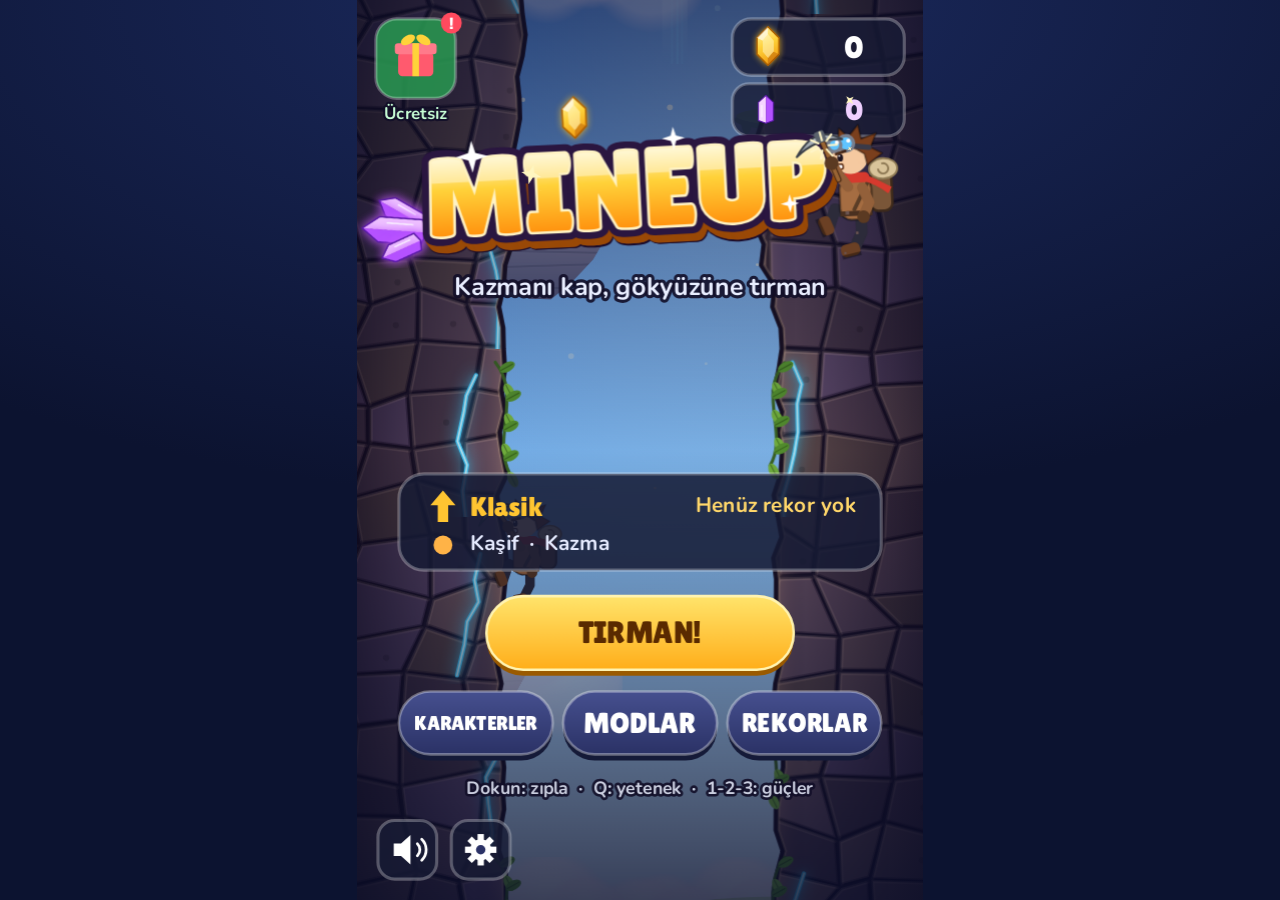
==== play/index.html @ 007c5b52 "MineUp: oyun, Android/iOS projeleri, web sitesi ve mağaza görselleri - index.html: oyunun tamamı (ca" ====
<!doctype html>
<html lang="tr">
<head>
<meta charset="utf-8">
<meta name="viewport" content="width=device-width, initial-scale=1, maximum-scale=1, user-scalable=no, viewport-fit=cover">
<meta name="theme-color" content="#0c1330">
<link rel="icon" href="../assets/favicon.png">
<link rel="apple-touch-icon" href="../assets/apple-touch-icon.png">
<title>MineUp</title>
<style>/* Lilita One ve Nunito (SIL Open Font License), çevrimdışı çalışsın diye gömülü */
@font-face{font-family:'Lilita One';font-style:normal;font-weight:400;font-display:swap;src:url([data-uri]) format('woff2');unicode-range:U+0100-02BA, U+02BD-02C5, U+02C7-02CC, U+02CE-02D7, U+02DD-02FF, U+0304, U+0308, U+0329, U+1D00-1DBF, U+1E00-1E9F, U+1EF2-1EFF, U+2020, U+20A0-20AB, U+20AD-20C4, U+2113, U+2C60-2C7F, U+A720-A7FF}
@font-face{font-family:'Lilita One';font-style:normal;font-weight:400;font-display:swap;src:url([data-uri]) format('woff2');unicode-range:U+0000-00FF, U+0131, U+0152-0153, U+02BB-02BC, U+02C6, U+02DA, U+02DC, U+0304, U+0308, U+0329, U+2000-206F, U+20AC, U+2122, U+2191, U+2193, U+2212, U+2215, U+FEFF, U+FFFD}
@font-face{font-family:'Nunito';font-style:normal;font-weight:700 800;font-display:swap;src:url([data-uri]) format('woff2');unicode-range:U+0100-02BA, U+02BD-02C5, U+02C7-02CC, U+02CE-02D7, U+02DD-02FF, U+0304, U+0308, U+0329, U+1D00-1DBF, U+1E00-1E9F, U+1EF2-1EFF, U+2020, U+20A0-20AB, U+20AD-20C4, U+2113, U+2C60-2C7F, U+A720-A7FF}
@font-face{font-family:'Nunito';font-style:normal;font-weight:700 800;font-display:swap;src:url([data-uri]) format('woff2');unicode-range:U+0000-00FF, U+0131, U+0152-0153, U+02BB-02BC, U+02C6, U+02DA, U+02DC, U+0304, U+0308, U+0329, U+2000-206F, U+20AC, U+2122, U+2191, U+2193, U+2212, U+2215, U+FEFF, U+FFFD}
</style>
<style>
  /* Tek ekranlı dikey oyun: tuval ekranı doldurur, kenarlar gece mavisi */
  :root {
    --bg: #0c1330;
    color-scheme: dark;
  }
  html, body { height: 100%; margin: 0; background: var(--bg); overflow: hidden; }
  #wrap {
    position: fixed; inset: 0; box-sizing: border-box;
    padding: env(safe-area-inset-top, 0px) env(safe-area-inset-right, 0px) env(safe-area-inset-bottom, 0px) env(safe-area-inset-left, 0px);
    background: radial-gradient(120% 80% at 50% 0%, #1b2a5e 0%, var(--bg) 70%);
  }
  #fit { width: 100%; height: 100%; display: flex; align-items: center; justify-content: center; }
  canvas { display: block; touch-action: none; user-select: none; -webkit-user-select: none; -webkit-tap-highlight-color: transparent; outline: none; }
  #nickBox { position: fixed; inset: 0; display: flex; align-items: center; justify-content: center; background: rgba(8,10,30,.6); padding-left: max(16px, env(safe-area-inset-left, 0px)); padding-right: max(16px, env(safe-area-inset-right, 0px)); z-index: 5; }
  #nickBox[hidden] { display: none; }
  #nickForm { width: min(360px, 100%); box-sizing: border-box; background: #1a1f44; border: 3px solid rgba(255,255,255,.28); border-radius: 22px; padding: 22px; display: grid; gap: 14px; font-family: "Nunito", "Segoe UI", system-ui, sans-serif; color: #fff; }
  #nickForm label { font-family: "Lilita One", "Arial Black", sans-serif; font-size: 26px; text-align: center; }
  #nickForm p { margin: 0; font-size: 14px; color: rgba(230,235,255,.75); text-align: center; }
  #nickIn { font: 800 22px "Nunito", system-ui, sans-serif; padding: 12px 14px; border-radius: 14px; border: 2px solid rgba(255,255,255,.3); background: #0f1330; color: #fff; text-align: center; outline: none; }
  #nickIn:focus { border-color: #ffd23a; }
  #nickForm .row { display: flex; gap: 10px; }
  #nickForm button { flex: 1; font: 22px "Lilita One", "Arial Black", sans-serif; padding: 12px; border-radius: 999px; border: 2px solid rgba(255,255,255,.35); background: #2b3266; color: #fff; cursor: pointer; }
  #nickForm button[type=submit] { background: linear-gradient(#ffe46b, #ffae1a); color: #5a2a00; border-color: #fff3b0; }
  #nickForm button:focus-visible { outline: 3px solid #fff; outline-offset: 2px; }
</style>
<div id="wrap"><div id="fit"><canvas id="c" tabindex="0" aria-label="MineUp oyunu"></canvas></div></div>
<div id="nickBox" hidden><form id="nickForm"><label for="nickIn">Oyuncu adın</label><p>Dünya rekorlarında bu ad görünür.</p><input id="nickIn" maxlength="14" autocomplete="off" spellcheck="false"><div class="row"><button type="button" id="nickCancel">Vazgeç</button><button type="submit">Kaydet</button></div></form></div>
<script>
(() => {
'use strict';
const cv = document.getElementById('c');
let ctx = cv.getContext('2d');  // siluet çizimi için geçici olarak başka tuvale yönlendirilebilir
const fit = document.getElementById('fit');
const FONT = '"Lilita One", "Arial Black", Impact, sans-serif';
const BODY = '"Nunito", "Segoe UI", system-ui, sans-serif';

// ---------- sabitler ----------
const W = 540;
let H = 960, SC = 1, DPR = 1, WRS = 1;
const PR = 24, JX = 650, JY = 790, G = 1850, SEG = 160, EXT = 210, PXM = 20;
const reduceMotion = window.matchMedia && matchMedia('(prefers-reduced-motion: reduce)').matches;

function resize() {
  const cw = fit.clientWidth || innerWidth, ch = fit.clientHeight || innerHeight;
  H = Math.max(860, Math.min(1200, W * ch / cw));
  SC = Math.min(cw / W, ch / H);
  DPR = Math.min(window.devicePixelRatio || 1, 2);
  WRS = Math.max(1, Math.min(2, DPR * SC));
  cv.style.width = (W * SC) + 'px';
  cv.style.height = (H * SC) + 'px';
  cv.width = Math.round(W * SC * DPR);
  cv.height = Math.round(H * SC * DPR);
}
addEventListener('resize', resize);
if (window.ResizeObserver) new ResizeObserver(resize).observe(fit);
resize();

// ---------- yardımcılar ----------
let SEED = Math.random() * 1000;
function hash(a, b) { const s = Math.sin(a * 127.1 + b * 311.7 + SEED * 74.7) * 43758.5453; return s - Math.floor(s); }
const clamp = (v, a, b) => v < a ? a : v > b ? b : v;
const lerp = (a, b, t) => a + (b - a) * t;
const rnd = (a, b) => a + Math.random() * (b - a);
function rr(g, x, y, w, h, r) { g.beginPath(); g.moveTo(x + r, y); g.arcTo(x + w, y, x + w, y + h, r); g.arcTo(x + w, y + h, x, y + h, r); g.arcTo(x, y + h, x, y, r); g.arcTo(x, y, x + w, y, r); g.closePath(); }
function poly(g, pts) { g.beginPath(); g.moveTo(pts[0][0], pts[0][1]); for (let k = 1; k < pts.length; k++) g.lineTo(pts[k][0], pts[k][1]); g.closePath(); }
function sprite(w, h, fn, rs = 2) { const c = document.createElement('canvas'); c.width = Math.ceil(w * rs); c.height = Math.ceil(h * rs); const g = c.getContext('2d'); g.scale(rs, rs); fn(g); c.w = w; c.h = h; return c; }
function mulberry(a) { return () => { a |= 0; a = a + 0x6D2B79F5 | 0; let t = Math.imul(a ^ a >>> 15, 1 | a); t = t + Math.imul(t ^ t >>> 7, 61 | t) ^ t; return ((t ^ t >>> 14) >>> 0) / 4294967296; }; }
function hexLerp(a, b, t) {
  const pa = parseInt(a.slice(1), 16), pb = parseInt(b.slice(1), 16);
  const r = Math.round(lerp(pa >> 16, pb >> 16, t)), g = Math.round(lerp(pa >> 8 & 255, pb >> 8 & 255, t)), bl = Math.round(lerp(pa & 255, pb & 255, t));
  return `rgb(${r},${g},${bl})`;
}

// ---------- karakterler ----------
// mods: jump (zıplama hızı), slide (kayma çarpanı), gripDelay (kaymadan önce tutunma sn), gravity, crystal (kristal çarpanı), iceResist
const CHARS = [
  { id: 'explorer', name: 'Kaşif', tool: 'Kazma', cost: 0, cur: 'gold', color: '#ffb347',
    desc: 'Klasik maceracı. Her şeyde dengeli.', stats: [3, 3, 3], mods: {},
    ab: { id: 'breath', name: 'İkinci Nefes', desc: '4 sn boyunca duvarda hiç kaymazsın.', cd: 18 },
    look: { skin: '#f5c9a0', hair: '#7a3f1d', head: 'goggles', top: '#a56d42', sleeve: '#93603a', belt: '#4a3020', pants: '#2c2b3a', boots: '#6b4024', glove: '#5b3a22', scarf: '#d63a2e', back: 'pack', tool: 'pickaxe', chest: 'strap' } },
  { id: 'ninja', name: 'Ninja', tool: 'İkiz Kanca', cost: 3000, cur: 'gold', color: '#ff4d6d',
    desc: 'İki kancayla daha hızlı ve yüksek zıplar ama biraz daha hızlı kayar.', stats: [5, 2, 3], mods: { jump: 1.1, slide: 1.12 },
    ab: { id: 'airjump', name: 'Gölge Sıçrayışı', desc: 'Havadayken ikinci bir zıplama yapar.', cd: 8 },
    look: { skin: '#f1c29a', hair: '#1a1a22', head: 'ninja', top: '#3b4170', sleeve: '#3b4170', belt: '#d83a3a', pants: '#2d3260', boots: '#1d2040', glove: '#1d2040', scarf: null, back: 'katana', tool: 'hooks', chest: 'sash' } },
  { id: 'climber', name: 'Dağcı', tool: 'Buz Baltaları', cost: 5000, cur: 'gold', color: '#ff8c2a',
    desc: 'Profesyonel dağcı. Çok yavaş kayar, buzda bile sağlam tutunur.', stats: [2, 5, 3], mods: { slide: .6, iceResist: true },
    ab: { id: 'anchor', name: 'Çakılma', desc: 'Baltalarını gömer: 6 sn hiç kaymazsın.', cd: 20 },
    look: { skin: '#eab890', hair: '#5b3a22', head: 'beanie', top: '#ff7a1a', sleeve: '#e3630a', belt: '#333344', pants: '#3a4a6a', boots: '#7a2a1a', glove: '#222230', scarf: null, back: 'rope', tool: 'iceaxe', chest: 'zip' } },
  { id: 'robot', name: 'Robot', tool: 'Mekanik Kollar', cost: 100, cur: 'gem', color: '#5ff6ff',
    desc: 'Mekanik kollarla tırmanır. Ağır olduğu için biraz hızlı kayar.', stats: [3, 2, 5], mods: { slide: 1.15 },
    ab: { id: 'eshield', name: 'Enerji Kalkanı', desc: 'Bir darbeyi emen enerji kalkanı açar.', cd: 25 },
    look: { skin: '#b8c2cc', hair: '#5d6773', head: 'robot', top: '#9aa6b4', sleeve: '#7d8896', belt: '#4c5562', pants: '#5d6773', boots: '#3b424c', glove: '#4c5562', scarf: null, back: 'battery', tool: 'claw', chest: 'core' } },
  { id: 'astro', name: 'Astronot', tool: 'Uzay Çekici', cost: 8000, cur: 'gold', color: '#a8c8ff',
    desc: 'İtici roketleri sayesinde havada daha hafiftir.', stats: [3, 3, 4], mods: { gravity: .86 },
    ab: { id: 'hover', name: 'Süzülme', desc: 'Havadayken 1.3 sn süzülür, inişini ayarlar.', cd: 10 },
    look: { skin: '#f3c6a0', hair: '#6b4a2a', head: 'astro', top: '#eef2f7', sleeve: '#dfe5ee', belt: '#ff6b3a', pants: '#dfe5ee', boots: '#8a96a8', glove: '#ff6b3a', scarf: null, back: 'jet', tool: 'hammer', chest: 'patch' } },
  { id: 'viking', name: 'Viking', tool: 'Savaş Baltası', cost: 150, cur: 'gem', color: '#6ab0ff',
    desc: 'Güçlü tutunuş: indikten sonra 1 sn hiç kaymaz.', stats: [2, 4, 4], mods: { gripDelay: 1.0, slide: .85, jump: .97 },
    ab: { id: 'smash', name: 'Balta Darbesi', desc: 'Yakındaki kayaları, yarasaları ve testereleri parçalar.', cd: 16 },
    look: { skin: '#f0c09a', hair: '#d9772b', head: 'viking', top: '#3f6aa0', sleeve: '#3f6aa0', belt: '#5a3a1a', pants: '#5a4a3a', boots: '#4a3020', glove: '#6b4a2a', scarf: null, back: 'shieldR', tool: 'battleaxe', chest: 'fur' } },
  { id: 'pirate', name: 'Korsan', tool: 'Halatlı Kanca', cost: 12000, cur: 'gold', color: '#e0b84a',
    desc: 'Kancasını atıp aynı duvarda kendini yukarı çeker.', stats: [3, 3, 4], mods: {},
    ab: { id: 'grapple', name: 'Kanca Çekişi', desc: 'Duvardayken 7 m yukarı çekilirsin.', cd: 6 },
    look: { skin: '#e8b48a', hair: '#2a1a12', head: 'pirate', top: '#1f3f8a', sleeve: '#1f3f8a', belt: '#7a4a1a', pants: '#5a3a24', boots: '#2a1a12', glove: '#e8b48a', scarf: null, back: 'none', tool: 'grapple', chest: 'coat' } },
  { id: 'miner', name: 'Mağaracı', tool: 'Kristal Kazmaları', cost: 250, cur: 'gem', color: '#c45cff',
    desc: 'Her kristal 2 sayılır. Kristal avının ustası.', stats: [3, 3, 3], mods: { crystal: 2 },
    ab: { id: 'pulse', name: 'Kristal Nabzı', desc: 'Yakındaki tüm kristal ve altınları çeker.', cd: 20 },
    look: { skin: '#f2c4a0', hair: '#4a2a14', head: 'miner', top: '#3f8a4a', sleeve: '#d9a35a', belt: '#2f6a3a', pants: '#3f8a4a', boots: '#5a3a22', glove: '#a06030', scarf: null, back: 'pack', tool: 'crystalpick', chest: 'overall' } },
  { id: 'spider', name: 'Ağ Ustası', tool: 'Bilek Ağ Atıcı', cost: 17000, cur: 'gold', color: '#2ec4b6',
    desc: 'Bileğindeki ağ atıcıyla tırmanır. Havadayken bile ağ atabilir.', stats: [4, 3, 5], mods: { slide: 1.05 },
    ab: { id: 'web', name: 'Ağ Atışı', desc: 'Ağ atıp duvarda yukarı fırlar. Havada da çalışır.', cd: 9 },
    look: { skin: '#e9b896', hair: '#3a2a22', head: 'webhood', top: '#1f5f6a', sleeve: '#1f5f6a', belt: '#ffcc33', pants: '#173f48', boots: '#ffcc33', glove: '#ffcc33', scarf: null, back: 'none', tool: 'web', chest: 'hexweb' } },
  { id: 'cyber', name: 'Siber Tırmanıcı', tool: 'Enerji Kılıçları', cost: 500, cur: 'gem', color: '#ff2bd6',
    desc: 'Enerji kılıçları ve tekno kancalar. Biraz daha hızlı zıplar.', stats: [4, 3, 4], mods: { jump: 1.05 },
    ab: { id: 'dash', name: 'Hız Patlaması', desc: 'Kısa bir roket patlamasıyla yukarı atılır.', cd: 14 },
    look: { skin: '#e9bf9a', hair: '#121218', head: 'cyber', top: '#17182a', sleeve: '#17182a', belt: '#ff2bd6', pants: '#101020', boots: '#22243a', glove: '#2a2c44', scarf: null, back: 'fins', tool: 'blade', chest: 'neon' } },
  { id: 'knight', name: 'Şövalye', tool: 'Kılıç', cost: 6000, cur: 'gold', color: '#c8d2e0',
    desc: 'Zırhı sayesinde biraz daha yavaş kayar.', stats: [2, 4, 4], mods: { slide: .9 },
    ab: { id: 'parry', name: 'Savunma Duruşu', desc: '2.5 sn boyunca hiçbir şey sana zarar veremez.', cd: 18 },
    look: { skin: '#f0c49e', hair: '#5a3a22', head: 'knight', top: '#9aa6b8', sleeve: '#7d8aa0', belt: '#6a4a2a', pants: '#4a5466', boots: '#3b424c', glove: '#7d8aa0', scarf: null, back: 'cape', capeCol: '#c8302a', tool: 'sword', chest: 'armor' } },
  { id: 'wizard', name: 'Büyücü', tool: 'Asa', cost: 200, cur: 'gem', color: '#8a6bff',
    desc: 'Büyülü asasıyla kısa mesafe ışınlanır.', stats: [3, 3, 5], mods: {},
    ab: { id: 'blink', name: 'Işınlanma', desc: 'Anında karşı duvara, 5 m yukarıya ışınlanırsın.', cd: 9 },
    look: { skin: '#f2c6a2', hair: '#e8e8f0', head: 'wizard', top: '#4a2f9a', sleeve: '#4a2f9a', belt: '#e0b84a', pants: '#3a2478', boots: '#2a1a50', glove: '#f2c6a2', scarf: null, back: 'cape', capeCol: '#2a1a6a', tool: 'staff', chest: 'robe' } },
  { id: 'fox', name: 'Tilki', tool: 'Pençeler', cost: 10000, cur: 'gold', color: '#ff8a3a',
    desc: 'Çevik ve hafif: biraz daha yükseğe zıplar.', stats: [4, 3, 3], mods: { jump: 1.06 },
    ab: { id: 'pounce', name: 'Atılış', desc: 'Sonraki zıplaman 1.5 kat yüksek olur.', cd: 10 },
    look: { skin: '#ff8a3a', hair: '#ff8a3a', head: 'fox', top: '#3f7a4a', sleeve: '#ff8a3a', belt: '#5a3a22', pants: '#5a4a3a', boots: '#3a2a1a', glove: '#3a2a1a', scarf: null, back: 'tail', tailCol: '#ff8a3a', tool: 'claws', chest: 'vest' } },
  { id: 'samurai', name: 'Samuray', tool: 'Katana', cost: 300, cur: 'gem', color: '#e04848',
    desc: 'Disiplinli: indikten sonra 0.6 sn hiç kaymaz.', stats: [3, 4, 5], mods: { gripDelay: .6 },
    ab: { id: 'freeze', name: 'Zaman Kesişi', desc: '4 sn boyunca tüm engeller ağır çekime girer.', cd: 20 },
    look: { skin: '#f0c49e', hair: '#1a1a22', head: 'samurai', top: '#8a1a1a', sleeve: '#2a2a3a', belt: '#e0b84a', pants: '#2a2a3a', boots: '#1a1a22', glove: '#2a2a3a', scarf: null, back: 'banner', tool: 'katana', chest: 'lamellar' } },
  { id: 'lavakeeper', name: 'Lav Bekçisi', tool: 'Magma Çekici', cost: 400, cur: 'gem', color: '#ff5a1a',
    desc: 'Ateşe alışkın: Lav modunda lav %30 daha yavaş yükselir.', stats: [3, 3, 4], mods: { lavaSlow: .7 },
    ab: { id: 'heatwave', name: 'Isı Dalgası', desc: 'Ekrandaki tüm dikenleri yakar, yarasaları kovar.', cd: 22 },
    look: { skin: '#c98a5a', hair: '#ff7a1a', head: 'flame', top: '#3a2a2a', sleeve: '#3a2a2a', belt: '#ff5a1a', pants: '#2a1f1f', boots: '#1a1212', glove: '#2a1f1f', scarf: null, back: 'none', tool: 'mhammer', chest: 'magma' } },
  { id: 'prospector', name: 'Altın Avcısı', tool: 'Kürek', cost: 8000, cur: 'gold', color: '#ffcf3a',
    desc: 'Mavi kristaller 5 yerine 8 altın verir.', stats: [3, 3, 4], mods: { blueVal: 8 },
    ab: { id: 'goldrush', name: 'Altına Hücum', desc: '8 sn boyunca topladığın altın iki katı.', cd: 24 },
    look: { skin: '#e8b48a', hair: '#6a4a2a', head: 'cowboy', top: '#d8c8a8', sleeve: '#d8c8a8', belt: '#5a3a1a', pants: '#3a5a8a', boots: '#6b4024', glove: '#8a5a2a', scarf: '#c8302a', back: 'pan', tool: 'shovel', chest: 'cvest' } },
  { id: 'gecko', name: 'Kertenkele', tool: 'Vantuz Eller', cost: 14000, cur: 'gold', color: '#6ad64a',
    desc: 'Yapışkan eller: indikten sonra 1.5 sn hiç kaymaz.', stats: [3, 5, 3], mods: { gripDelay: 1.5, jump: .97 },
    ab: { id: 'wallrun', name: 'Duvar Koşusu', desc: 'Duvarda 13 m yukarı koşarsın.', cd: 12 },
    look: { skin: '#6ad64a', hair: '#6ad64a', head: 'gecko', top: '#4aa83a', sleeve: '#6ad64a', belt: '#2a6a2a', pants: '#4aa83a', boots: '#6ad64a', glove: '#8aff6a', scarf: null, back: 'tail', tailCol: '#4aa83a', tailKind: 'lizard', tool: 'pads', chest: 'belly' } },
  { id: 'pilot', name: 'Pilot', tool: 'İngiliz Anahtarı', cost: 600, cur: 'gem', color: '#7fd3ff',
    desc: 'Kanat takımıyla havada biraz daha hafif.', stats: [3, 3, 4], mods: { gravity: .9 },
    ab: { id: 'glide', name: 'Süzülüş', desc: 'Havadayken 2.4 sn düşmeden süzülürsün.', cd: 12 },
    look: { skin: '#f0c49e', hair: '#6a4a2a', head: 'aviator', top: '#7a4a2a', sleeve: '#7a4a2a', belt: '#3a2a1a', pants: '#5a5a4a', boots: '#3a2a1a', glove: '#3a2a1a', scarf: '#f2f2f2', back: 'glider', tool: 'wrench', chest: 'aviator' } },
  { id: 'golem', name: 'Taş Golem', tool: 'Kaya Yumruklar', cost: 750, cur: 'gem', color: '#a89880',
    desc: 'Her oyuna taş kalkanla başlar ama ağırdır.', stats: [2, 3, 5], mods: { slide: 1.1, jump: .96, startShield: true },
    ab: { id: 'stoneskin', name: 'Taş Deri', desc: 'Bir darbeyi emen taş kalkan oluşturur.', cd: 28 },
    look: { skin: '#8a7a6a', hair: '#5a8a3a', head: 'golem', top: '#8a7a6a', sleeve: '#7a6a5a', belt: '#5a8a3a', pants: '#6a5a4a', boots: '#5a4a3a', glove: '#9a8a7a', scarf: null, back: 'none', tool: 'fist', chest: 'rock' } },
  { id: 'fairy', name: 'Peri', tool: 'Sihirli Değnek', cost: 20000, cur: 'gold', color: '#ff8ad8',
    desc: 'Yakınındaki altınlar kendiliğinden ona uçar.', stats: [3, 2, 5], mods: { autoMag: 120, slide: 1.05 },
    ab: { id: 'stardust', name: 'Yıldız Tozu', desc: 'Üstünde 10 altınlık bir yay oluşturur.', cd: 15 },
    look: { skin: '#f8d0b8', hair: '#ff8ad8', head: 'fairy', top: '#b46aff', sleeve: '#f8d0b8', belt: '#ffd23a', pants: '#8a4ad8', boots: '#ff8ad8', glove: '#f8d0b8', scarf: null, back: 'wings', tool: 'wand', chest: 'dress' } },
];
const CHAR_BY = Object.fromEntries(CHARS.map(c => [c.id, c]));

// ---------- modlar ----------
const MODES = [
  { id: 'classic', name: 'Klasik', desc: 'Olabildiğince yükseğe tırman.', color: '#ffc531', diff: 2, rules: {} },
  { id: 'time', name: 'Zamana Karşı', desc: '3 dakikada en yükseğe çık.', color: '#5fd0ff', diff: 2, rules: { time: 180 } },
  { id: 'endless', name: 'Sonsuz Tırmanış', desc: 'Engeller hiç durmadan zorlaşır.', color: '#9b7bff', diff: 3, rules: { dScale: 700, dMax: 1.8 } },
  { id: 'crystal', name: 'Kristal Avı', desc: '2 dakikada en çok kristali topla.', color: '#c45cff', diff: 1, rules: { time: 120, crystalRate: .65, score: 'crystals' } },
  { id: 'nopick', name: 'Kazmasız', desc: 'Sadece eldivenler. Hızlı kayarsın, altın x2.', color: '#ffa94d', diff: 3, rules: { slide: 1.45, gripDelay: .08, goldMult: 2, noTool: true } },
  { id: 'hardcore', name: 'Hardcore', desc: 'Güç yok, bol diken, kaygan. Altın x3.', color: '#ff4a5e', diff: 5, rules: { slide: 1.3, thorn: 1.8, thornStart: 4, noPowers: true, goldMult: 3 } },
  { id: 'ice', name: 'Buz Dağı', desc: 'Buzlu duvarlar: tutunur tutunmaz kayarsın.', color: '#9fe8ff', diff: 3, rules: { ice: true } },
  { id: 'lava', name: 'Lavdan Kaç', desc: 'Alttan yükselen lav seni kovalıyor!', color: '#ff7a2a', diff: 4, rules: { lava: true } },
  { id: 'moving', name: 'Hareketli Duvarlar', desc: 'Duvarlar daralıp açılır, testereler kayar.', color: '#7dff9a', diff: 4, rules: { moving: true } },
  { id: 'daily', name: 'Günlük Görev', desc: 'Her gün yeni parkur ve ödül.', color: '#ffd76a', diff: 3, rules: {} },
];
const MODE_BY = Object.fromEntries(MODES.map(m => [m.id, m]));
function todayKey() { const d = new Date(); return d.getFullYear() * 10000 + (d.getMonth() + 1) * 100 + d.getDate(); }
const DAILY_OPTS = [
  { r: { ice: true }, label: 'Buzlu duvarlar' },
  { r: { lava: true }, label: 'Yükselen lav' },
  { r: { moving: true }, label: 'Hareketli duvarlar' },
  { r: { ice: true, lava: true }, label: 'Buz + lav' },
  { r: { moving: true, lava: true }, label: 'Hareketli duvar + lav' },
  { r: { moving: true, ice: true }, label: 'Buz + hareketli duvar' },
  { r: { time: 200, dScale: 800 }, label: '200 sn, sert engeller' },
];
function daily() {
  const k = todayKey(), o = DAILY_OPTS[k % DAILY_OPTS.length];
  const target = 250 + (k % 6) * 50;
  return { key: k, rules: Object.assign({ target, seed: k }, o.r), label: o.label, target };
}

// ---------- kayıt ----------
const SAVE_KEY = 'mineup.save.v1';
let save = { best: 0, gold: 0, gems: 0, crystals: 0, inv: { magnet: 3, shield: 2, boost: 3 }, muted: false, music: .6, sfx: .9, tut: {}, adDay: 0, adCounts: {}, headstart: false, runCount: 0, owned: ['explorer'], char: 'explorer', mode: 'classic', bests: {}, dailyDone: 0 };
try { const s = JSON.parse(localStorage.getItem(SAVE_KEY)); if (s && s.inv) save = Object.assign(save, s); } catch (e) {}
if (!save.bests.classic && save.best) save.bests.classic = save.best;
function persist() { try { localStorage.setItem(SAVE_KEY, JSON.stringify(save)); } catch (e) {} }
if (save.dailyKey !== todayKey()) { save.bests.daily = 0; save.dailyKey = todayKey(); }
if (!save.nickTag) { save.nickTag = String(1000 + Math.floor(Math.random() * 9000)); persist(); }
let CH = CHAR_BY[save.char] || CHARS[0], MODE = MODE_BY[save.mode] || MODES[0], R = {};

// ---------- dünya rekorları ----------
// Artifact'in ortak veritabanı: scores/<oyuncu id> = { nick, char, t, b_<mod>: en iyi skor, dk: günlük anahtar }
// Herkes okur, herkes yalnızca kendi satırını yazar. Ayrı bir sunucuya geçerken sadece bu bölüm değişir.
const LB = { db: null, uid: null, ready: false, failed: false, readOnly: false, mine: null, queue: Promise.resolve(), rows: [], status: 'idle', unsub: null, mode: null, lastRank: null };
function nickName() { return save.nick || 'Tırmanıcı ' + save.nickTag; }
function lbWrite(body) {
  if (!LB.ready || LB.readOnly) return;
  LB.queue = LB.queue.then(() => LB.db.doc('scores/' + LB.uid).set(body)).catch(e => { if (e && e.code === 'invalid_argument') LB.readOnly = true; });
}
async function lbInit() {
  try {
    if (!window.claude || !window.claude.use) throw 0;
    const [db, user] = await Promise.all([window.claude.use('db'), window.claude.use('user')]);
    if (!db || !user) throw 0;
    const uid = await user.id();
    if (!uid) throw 0;
    if ((await user.can('data.write')) === false) LB.readOnly = true;
    LB.db = db; LB.uid = uid;
    const snap = await db.doc('scores/' + uid).get();
    LB.mine = snap.exists ? Object.assign({}, snap.data()) : null;
    LB.ready = true;
    if (LB.mine && LB.mine.nick && !save.nick) { save.nick = LB.mine.nick; persist(); }
    // cihazdaki rekorlar sunucudakinden yüksekse bir kez gönder
    const cur = Object.assign({}, LB.mine || {});
    let changed = !cur.nick;
    for (const m of MODES) {
      if (m.id === 'daily') continue;
      const v = save.bests[m.id] || 0;
      if (v > (cur['b_' + m.id] || 0)) { cur['b_' + m.id] = v; changed = true; }
    }
    if (changed) { cur.nick = nickName(); cur.char = CH.id; cur.t = Date.now(); LB.mine = cur; lbWrite(cur); }
  } catch (e) { LB.failed = true; }
  if (state === 'ranks') lbWatch(MODES[rankIdx].id);
}
function lbSubmit(modeId, v) {
  if (!LB.ready || v <= 0) return;
  const cur = LB.mine || {}, key = 'b_' + modeId;
  let prev = cur[key] || 0;
  if (modeId === 'daily' && cur.dk !== todayKey()) prev = 0;
  if (v <= prev) return;
  const body = Object.assign({}, cur, { nick: nickName(), char: CH.id, t: Date.now(), [key]: v });
  if (modeId === 'daily') body.dk = todayKey();
  LB.mine = body; lbWrite(body);
}
async function lbRank(modeId, v) {
  LB.lastRank = null;
  if (!LB.ready || v <= 0) return;
  try {
    const key = 'b_' + modeId;
    let q = LB.db.collection('scores');
    if (modeId === 'daily') q = q.where('dk', '==', todayKey());
    const s = await q.where(key, '>', v).get();
    LB.lastRank = { mode: modeId, rank: s.size + 1 };
  } catch (e) {}
}
function lbWatch(modeId) {
  if (LB.unsub) { LB.unsub(); LB.unsub = null; }
  LB.rows = []; LB.mode = null;
  if (!LB.ready) { LB.status = LB.failed ? 'offline' : 'loading'; return; }
  LB.mode = modeId; LB.status = 'loading';
  const key = 'b_' + modeId;
  let q = LB.db.collection('scores');
  if (modeId === 'daily') q = q.where('dk', '==', todayKey());
  q = q.orderBy(key, 'desc').limit(50);
  const timer = setTimeout(() => { if (LB.status === 'loading') LB.status = 'slow'; }, 10000);
  LB.unsub = q.onSnapshot(snap => {
    LB.rows = snap.docs.map(d => Object.assign({ id: d.id }, d.data())).filter(r => (r[key] || 0) > 0);
    if (!snap.metadata.fromCache) { clearTimeout(timer); LB.status = 'ok'; }
    else if (LB.status === 'loading') LB.status = 'ok';
  }, () => { clearTimeout(timer); LB.status = 'error'; LB.unsub = null; });
}
function lbStop() { if (LB.unsub) { LB.unsub(); LB.unsub = null; } LB.mode = null; }
function lbSetNick(n) {
  save.nick = n; persist();
  if (LB.ready) { const body = Object.assign({}, LB.mine || {}, { nick: n, char: CH.id, t: Date.now() }); LB.mine = body; lbWrite(body); }
}

function buildRules() {
  const r = { slide: 1, gripDelay: .3, jump: 1, gravity: 1, crystalMult: 1, goldMult: 1, dScale: 1200, dMax: 1, thorn: 1, thornStart: 12, crystalRate: .2, time: 0, ice: false, lava: false, moving: false, noPowers: false, noTool: false, score: 'height', target: 0, seed: 0 };
  Object.assign(r, MODE.id === 'daily' ? daily().rules : MODE.rules);
  const c = CH.mods;
  r.slide *= c.slide || 1; r.jump *= c.jump || 1; r.gravity *= c.gravity || 1; r.crystalMult *= c.crystal || 1;
  r.lavaSlow = c.lavaSlow || 1; r.blueVal = c.blueVal || 5; r.autoMag = c.autoMag || 0; r.startShield = !!c.startShield;
  if (c.gripDelay && !r.noTool) r.gripDelay = c.gripDelay;
  if (r.ice) { r.slide *= c.iceResist ? 1.2 : 1.9; if (!c.iceResist) r.gripDelay = Math.min(r.gripDelay, .05); }
  return r;
}
R = buildRules();

// ---------- ses ----------
let AC = null;
function initAudio() {
  if (!AC) { try { AC = new (window.AudioContext || window.webkitAudioContext)(); } catch (e) { AC = null; } }
  if (AC && AC.state === 'suspended') AC.resume();
}
function tone(f1, f2, dur, type = 'sine', vol = .12, delay = 0) {
  if (!AC || save.muted) return;
  const t0 = AC.currentTime + delay, o = AC.createOscillator(), g = AC.createGain();
  o.type = type; o.frequency.setValueAtTime(f1, t0); o.frequency.exponentialRampToValueAtTime(f2, t0 + dur);
  g.gain.setValueAtTime(vol, t0); g.gain.exponentialRampToValueAtTime(0.001, t0 + dur);
  o.connect(g).connect(out()); o.start(t0); o.stop(t0 + dur + .03);
}
let noiseBuf = null, SFXOUT = null;
// efektler kendi ses kanalından geçer, böylece müzik ve efekt ayrı ayarlanır
function out() { if (!SFXOUT) { SFXOUT = AC.createGain(); SFXOUT.connect(AC.destination); } SFXOUT.gain.value = save.sfx; return SFXOUT; }
function ensureNoise() { if (!noiseBuf) { noiseBuf = AC.createBuffer(1, AC.sampleRate * .5, AC.sampleRate); const d = noiseBuf.getChannelData(0); for (let i = 0; i < d.length; i++) d[i] = Math.random() * 2 - 1; } }
function noise(dur, vol, freq) {
  if (!AC || save.muted) return;
  if (!noiseBuf) { noiseBuf = AC.createBuffer(1, AC.sampleRate * .5, AC.sampleRate); const d = noiseBuf.getChannelData(0); for (let i = 0; i < d.length; i++) d[i] = Math.random() * 2 - 1; }
  const s = AC.createBufferSource(), f = AC.createBiquadFilter(), g = AC.createGain(), t0 = AC.currentTime;
  s.buffer = noiseBuf; f.type = 'bandpass'; f.frequency.value = freq; f.Q.value = 1.2;
  g.gain.setValueAtTime(vol, t0); g.gain.exponentialRampToValueAtTime(0.001, t0 + dur);
  s.connect(f).connect(g).connect(out()); s.start(t0); s.stop(t0 + dur + .02);
}
// ---------- müzik: yüksekliğe ve moda göre değişen, kodla üretilen döngü ----------
const MUSIC = { gain: null, next: 0, step: 0 };
const SCALES = { day: [0, 2, 4, 7, 9], dusk: [0, 3, 5, 7, 10], night: [0, 2, 3, 7, 8], tense: [0, 1, 5, 6, 7] };
function musicTheme() {
  if (state !== 'play' && state !== 'paused') return { scale: 'day', root: 57, bpm: 80, soft: true };
  if (R.lava) return { scale: 'tense', root: 52, bpm: 136 };
  if (R.ice) return { scale: 'night', root: 62, bpm: 96 };
  if (heightM < 800) return { scale: 'day', root: 60, bpm: 112 };
  if (heightM < 1700) return { scale: 'dusk', root: 57, bpm: 120 };
  return { scale: 'night', root: 55, bpm: 128 };
}
function mnote(midi, t, dur, type, vol) {
  const o = AC.createOscillator(), g = AC.createGain();
  o.type = type; o.frequency.value = 440 * Math.pow(2, (midi - 69) / 12);
  g.gain.setValueAtTime(.0001, t); g.gain.exponentialRampToValueAtTime(vol, t + .02); g.gain.exponentialRampToValueAtTime(.0001, t + dur);
  o.connect(g).connect(MUSIC.gain); o.start(t); o.stop(t + dur + .05);
}
function mhat(t) {
  ensureNoise();
  const s = AC.createBufferSource(), f = AC.createBiquadFilter(), g = AC.createGain();
  s.buffer = noiseBuf; f.type = 'highpass'; f.frequency.value = 7000;
  g.gain.setValueAtTime(.05, t); g.gain.exponentialRampToValueAtTime(.001, t + .05);
  s.connect(f).connect(g).connect(MUSIC.gain); s.start(t, Math.random() * .4); s.stop(t + .06);
}
function musicStep(i, t, th, spb) {
  const sc = SCALES[th.scale], bar = Math.floor(i / 8) % 4, deg = [0, 3, 4, 2][bar];
  const pitch = d => th.root + sc[((d % sc.length) + sc.length) % sc.length] + 12 * Math.floor(d / sc.length);
  if (i % 4 === 0) mnote(pitch(deg) - 24, t, spb * 3.6, 'triangle', .2);
  const pat = [0, 2, 4, 2, 5, 4, 2, 1];
  if ((!th.soft || i % 2 === 0) && (i * 7 + bar * 3) % 11 !== 0) mnote(pitch(deg + pat[i % 8]), t, spb * 1.6, 'triangle', th.soft ? .05 : .065);
  if (!th.soft && i % 2 === 1) mhat(t);
  if (th.soft && i % 16 === 8) mnote(pitch(deg + 7), t, spb * 6, 'sine', .04);
}
function musicTick() {
  if (!AC) return;
  if (!MUSIC.gain) { MUSIC.gain = AC.createGain(); MUSIC.gain.connect(AC.destination); }
  const vol = save.muted ? 0 : save.music * .55;
  MUSIC.gain.gain.value = vol;
  if (vol <= 0 || AC.state !== 'running') { MUSIC.next = 0; return; }
  const th = musicTheme(), spb = 60 / th.bpm / 2;
  if (MUSIC.next < AC.currentTime) MUSIC.next = AC.currentTime + .05;
  while (MUSIC.next < AC.currentTime + .25) { musicStep(MUSIC.step, MUSIC.next, th, spb); MUSIC.next += spb; MUSIC.step++; }
}
const sfx = {
  jump() { tone(260, 560, .14, 'triangle', .07); noise(.12, .05, 1400); },
  clink() { tone(2100, 1300, .07, 'square', .03); noise(.07, .09, 3200); },
  gold() { tone(1250, 1750, .08, 'sine', .08); tone(1750, 2500, .1, 'sine', .06, .05); },
  crystal() { [880, 1175, 1568].forEach((f, k) => tone(f, f * 1.01, .18, 'triangle', .07, k * .06)); },
  power() { tone(420, 980, .25, 'triangle', .09); },
  shield() { tone(700, 180, .35, 'sawtooth', .05); noise(.25, .08, 900); },
  die() { tone(420, 70, .7, 'sawtooth', .08); noise(.4, .1, 500); },
  boost() { tone(180, 1100, .7, 'sawtooth', .05); noise(.7, .06, 700); },
  reward() { [523, 659, 784, 1046].forEach((f, k) => tone(f, f, .22, 'triangle', .08, k * .09)); },
  rock() { noise(.3, .12, 300); },
  monkey() { tone(480, 720, .12, 'square', .045); tone(820, 460, .16, 'square', .045, .13); noise(.12, .06, 1800); },
  click() { tone(900, 1200, .05, 'triangle', .05); },
  zip() { tone(500, 1400, .25, 'triangle', .06); noise(.2, .05, 2500); },
  smash() { noise(.4, .16, 250); tone(160, 60, .35, 'square', .06); },
  deny() { tone(300, 200, .15, 'square', .04); },
};

// ---------- sprite'lar ----------
function drawPrism(g, x, y, ang, w, h, c1, c2, c3) {
  g.save(); g.translate(x, y); g.rotate(ang);
  poly(g, [[0, -h], [-w, -h * .72], [-w, 0], [0, w * .35]]); g.fillStyle = c1; g.fill();
  poly(g, [[0, -h], [w, -h * .72], [w, 0], [0, w * .35]]); g.fillStyle = c2; g.fill();
  poly(g, [[0, -h], [-w, -h * .72], [-w, 0], [0, w * .35], [w, 0], [w, -h * .72]]);
  g.strokeStyle = c3; g.lineWidth = 1.3; g.stroke();
  g.strokeStyle = 'rgba(255,255,255,.7)'; g.lineWidth = 1.4;
  g.beginPath(); g.moveTo(-w * .55, -h * .6); g.lineTo(-w * .55, -h * .15); g.stroke();
  g.restore();
}
const PURPLE = ['#f6d4ff', '#b452ff', '#5a1aa6'];
const purpleSpr = sprite(96, 96, g => {
  g.shadowColor = '#c45cff'; g.shadowBlur = 18;
  drawPrism(g, 18, 58, 1.0, 9, 40, ...PURPLE);
  drawPrism(g, 16, 66, 1.45, 11, 52, ...PURPLE);
  drawPrism(g, 20, 74, 1.95, 8, 34, ...PURPLE);
});
const blueCluster = sprite(80, 80, g => {
  g.shadowColor = '#3fd0ff'; g.shadowBlur = 14;
  const P = ['#d9f8ff', '#46c6ff', '#1a5fa8'];
  drawPrism(g, 12, 50, 0.9, 7, 30, ...P);
  drawPrism(g, 12, 56, 1.4, 8, 38, ...P);
  drawPrism(g, 14, 62, 1.9, 6, 24, ...P);
});
const goldSpr = sprite(64, 64, g => {
  g.translate(32, 32);
  g.shadowColor = 'rgba(255,196,40,.95)'; g.shadowBlur = 16;
  poly(g, [[0, -21], [12, -9], [12, 9], [0, 21], [-12, 9], [-12, -9]]);
  const gr = g.createLinearGradient(-12, -21, 12, 21);
  gr.addColorStop(0, '#fff8b8'); gr.addColorStop(.45, '#ffd23a'); gr.addColorStop(1, '#ee8f08');
  g.fillStyle = gr; g.fill(); g.shadowBlur = 0;
  g.strokeStyle = '#b06300'; g.lineWidth = 1.6; g.stroke();
  poly(g, [[0, -13], [6, -6], [6, 6], [0, 13], [-6, 6], [-6, -6]]); g.fillStyle = 'rgba(255,255,225,.45)'; g.fill();
  poly(g, [[0, -21], [-12, -9], [-6, -6], [0, -13]]); g.fillStyle = 'rgba(255,255,255,.65)'; g.fill();
  poly(g, [[12, 9], [0, 21], [0, 13], [6, 6]]); g.fillStyle = 'rgba(160,70,0,.35)'; g.fill();
});
function gemIcon(x, y, s = 1) { ctx.save(); ctx.translate(x, y); ctx.scale(s, s); drawPrism(ctx, 0, 14, 0, 9, 30, ...PURPLE); ctx.restore(); }

function iconMagnet(g, x, y, s) {
  g.save(); g.translate(x, y); g.scale(s, s); g.lineCap = 'butt';
  g.strokeStyle = '#7a0f16'; g.lineWidth = 13; g.beginPath(); g.arc(0, 0, 11, 0, Math.PI); g.moveTo(-11, 0); g.lineTo(-11, -10); g.moveTo(11, 0); g.lineTo(11, -10); g.stroke();
  g.strokeStyle = '#ee3b3f'; g.lineWidth = 9; g.beginPath(); g.arc(0, 0, 11, 0, Math.PI); g.moveTo(-11, 0); g.lineTo(-11, -10); g.moveTo(11, 0); g.lineTo(11, -10); g.stroke();
  g.strokeStyle = '#e8edf3'; g.lineWidth = 9; g.beginPath(); g.moveTo(-11, -9); g.lineTo(-11, -17); g.moveTo(11, -9); g.lineTo(11, -17); g.stroke();
  g.strokeStyle = 'rgba(255,255,255,.55)'; g.lineWidth = 2.5; g.beginPath(); g.arc(0, 0, 13, Math.PI * .6, Math.PI * .9); g.stroke();
  g.restore();
}
function iconShield(g, x, y, s) {
  g.save(); g.translate(x, y); g.scale(s, s);
  g.beginPath(); g.moveTo(0, -18); g.quadraticCurveTo(10, -13, 16, -14); g.quadraticCurveTo(17, 8, 0, 19); g.quadraticCurveTo(-17, 8, -16, -14); g.quadraticCurveTo(-10, -13, 0, -18); g.closePath();
  const gr = g.createLinearGradient(0, -18, 0, 19); gr.addColorStop(0, '#7fd3ff'); gr.addColorStop(1, '#1d5fd6');
  g.fillStyle = gr; g.fill(); g.strokeStyle = '#e8f6ff'; g.lineWidth = 2.6; g.stroke();
  g.beginPath(); g.moveTo(0, -12); g.quadraticCurveTo(7, -9, 11, -9); g.quadraticCurveTo(11, 4, 0, 12); g.closePath();
  g.fillStyle = 'rgba(255,255,255,.28)'; g.fill();
  g.restore();
}
function iconBoost(g, x, y, s) {
  g.save(); g.translate(x, y); g.scale(s, s); g.lineCap = 'round'; g.lineJoin = 'round';
  for (const [col, lw] of [['#8a5a00', 10], ['#ffd23a', 6.5]]) {
    g.strokeStyle = col; g.lineWidth = lw; g.beginPath();
    g.moveTo(-13, -1); g.lineTo(0, -14); g.lineTo(13, -1);
    g.moveTo(-13, 12); g.lineTo(0, -1); g.lineTo(13, 12); g.stroke();
  }
  g.restore();
}
const ICON = { magnet: iconMagnet, shield: iconShield, boost: iconBoost };
const bubbleSpr = {};
for (const k of Object.keys(ICON)) {
  bubbleSpr[k] = sprite(72, 72, g => {
    g.translate(36, 36);
    const gr = g.createRadialGradient(-8, -10, 4, 0, 0, 30);
    gr.addColorStop(0, 'rgba(255,255,255,.55)'); gr.addColorStop(.6, 'rgba(140,210,255,.22)'); gr.addColorStop(1, 'rgba(90,170,255,.35)');
    g.shadowColor = 'rgba(160,220,255,.9)'; g.shadowBlur = 12;
    g.beginPath(); g.arc(0, 0, 28, 0, Math.PI * 2); g.fillStyle = gr; g.fill(); g.shadowBlur = 0;
    g.strokeStyle = 'rgba(255,255,255,.85)'; g.lineWidth = 2.2; g.stroke();
    ICON[k](g, 0, 2, .9);
    g.strokeStyle = 'rgba(255,255,255,.9)'; g.lineWidth = 3; g.lineCap = 'round';
    g.beginPath(); g.arc(0, 0, 21, Math.PI * 1.15, Math.PI * 1.45); g.stroke();
  });
}

function makeIsland(w, seed, fall, ruin) {
  const Rn = mulberry(seed), h = w * 1.9;
  return sprite(w, h, g => {
    const top = w * .2, cx = w / 2, tipY = top + w * (.55 + Rn() * .25);
    g.beginPath(); g.moveTo(w * .04, top);
    const n = 7;
    for (let k = 1; k < n; k++) {
      const tt = k / n, x = lerp(w * .04, w * .96, tt);
      g.lineTo(x, top + Math.sin(tt * Math.PI) * (tipY - top) * (0.75 + Rn() * .3));
    }
    g.lineTo(w * .96, top); g.closePath();
    const gr = g.createLinearGradient(0, top, 0, tipY);
    gr.addColorStop(0, '#8d7a8c'); gr.addColorStop(1, '#3f3552');
    g.fillStyle = gr; g.fill();
    g.save(); g.clip();
    g.strokeStyle = 'rgba(30,20,40,.25)'; g.lineWidth = 2;
    for (let k = 0; k < 5; k++) { const yy = top + 8 + k * (tipY - top) / 5; g.beginPath(); g.moveTo(0, yy); g.lineTo(w, yy + (Rn() - .5) * 10); g.stroke(); }
    g.restore();
    g.fillStyle = '#3f7f34'; g.beginPath(); g.ellipse(cx, top + 4, w * .47, w * .07, 0, 0, Math.PI * 2); g.fill();
    for (let k = 0; k < 6; k++) { const x = w * (.1 + k * .15); g.beginPath(); g.ellipse(x, top + 8 + Rn() * 4, 5, 6 + Rn() * 6, 0, 0, Math.PI * 2); g.fill(); }
    g.fillStyle = '#74c050'; g.beginPath(); g.ellipse(cx, top, w * .46, w * .06, 0, 0, Math.PI * 2); g.fill();
    if (ruin) {
      g.fillStyle = '#a9a3b4';
      const bx = w * (.3 + Rn() * .2), bw = w * .32;
      g.fillRect(bx, top - w * .22, w * .045, w * .22); g.fillRect(bx + bw, top - w * .2, w * .045, w * .2);
      g.beginPath(); g.arc(bx + bw / 2 + w * .022, top - w * .2, bw / 2 + w * .02, Math.PI, 0); g.lineWidth = w * .04; g.strokeStyle = '#a9a3b4'; g.stroke();
    }
    const trees = 2 + Math.floor(Rn() * 3);
    for (let k = 0; k < trees; k++) {
      const x = w * (.15 + Rn() * .7), th = w * (.12 + Rn() * .12);
      g.fillStyle = '#5a4030'; g.fillRect(x - 2, top - th, 4, th);
      g.fillStyle = '#3f8a3e'; g.beginPath(); g.arc(x, top - th, w * .07, 0, Math.PI * 2); g.fill();
      g.fillStyle = '#68b852'; g.beginPath(); g.arc(x - w * .02, top - th - w * .02, w * .05, 0, Math.PI * 2); g.fill();
    }
    if (fall) {
      const fx = w * (.3 + Rn() * .35), fw = w * (.08 + Rn() * .06);
      const wg = g.createLinearGradient(0, top, 0, h);
      wg.addColorStop(0, 'rgba(235,250,255,.95)'); wg.addColorStop(.6, 'rgba(190,230,255,.7)'); wg.addColorStop(1, 'rgba(190,230,255,0)');
      g.fillStyle = wg; g.fillRect(fx, top, fw, h - top);
      g.fillStyle = 'rgba(120,190,240,.35)';
      for (let k = 0; k < 4; k++) g.fillRect(fx + Rn() * fw, top, 1.5, h - top);
    }
  });
}
const islands = [makeIsland(200, 11, true, true), makeIsland(160, 23, false, false), makeIsland(240, 37, true, false), makeIsland(140, 41, true, true), makeIsland(180, 59, false, true)];
const cloudSpr = sprite(320, 140, g => {
  const Rn = mulberry(7);
  for (let k = 0; k < 14; k++) {
    const x = 40 + Rn() * 240, y = 70 + (Rn() - .5) * 40, r = 26 + Rn() * 34;
    const gr = g.createRadialGradient(x, y - r * .3, r * .2, x, y, r);
    gr.addColorStop(0, 'rgba(255,255,255,.95)'); gr.addColorStop(.7, 'rgba(255,240,250,.7)'); gr.addColorStop(1, 'rgba(255,220,240,0)');
    g.fillStyle = gr; g.beginPath(); g.arc(x, y, r, 0, Math.PI * 2); g.fill();
  }
}, 1);

// ---------- duvarlar ----------
function boundary(side, i) {
  if (i < 3) return side < 0 ? 138 : W - 138;
  return side < 0 ? 116 + hash(i, 1) * 46 : W - 116 - hash(i, 2) * 46;
}
function edgeBase(side, y) {
  const f = -y / SEG, i = Math.floor(f); let t = f - i; t = t * t * (3 - 2 * t);
  return lerp(boundary(side, i), boundary(side, i + 1), t);
}
// Hareketli Duvarlar modunda duvarlar nefes alır gibi daralıp açılır
function wallShift(side) { return R.moving ? -side * Math.sin(time * .9) * 26 : 0; }
function edgeAt(side, y) { return edgeBase(side, y) + wallShift(side); }
function jag(side, y) { return (hash(Math.round(y / 20), side * 13 + 40) - .5) * 10; }

const segs = new Map();
function seg(i) { let s = segs.get(i); if (!s) { s = makeSeg(i); segs.set(i, s); } return s; }
function makeSeg(i) {
  const y0 = -(i + 1) * SEG, y1 = -i * SEG;
  const s = { i, y0, y1, feat: { '-1': null, '1': null }, cv: {} };
  const d = clamp((i * SEG / PXM) / R.dScale, 0, R.dMax);
  const prev = segs.get(i - 1);
  const order = hash(i, 77) < .5 ? [-1, 1] : [1, -1];
  for (const side of order) {
    const other = s.feat[-side];
    const prevSame = prev && prev.feat[side];
    if (i > R.thornStart && hash(i, side * 7 + 3) < Math.min(.55, (.06 + .28 * d) * R.thorn) && !(other && other.type === 'thorn') && !(prevSame && prevSame.type === 'thorn')) {
      const len = lerp(40, 84, hash(i, side * 7 + 4));
      const ya = y0 + 12 + hash(i, side * 7 + 5) * (SEG - 24 - len);
      s.feat[side] = { type: 'thorn', ya, yb: ya + len };
    } else if (i > 1 && hash(i, side * 9 + 5) < R.crystalRate) {
      s.feat[side] = { type: 'crystal', y: y0 + 30 + hash(i, side * 9 + 6) * 100, taken: false };
    } else if (i > 2 && hash(i, side * 13 + 7) < monkeyRate(i)) {
      s.feat[side] = { type: 'monkey', y0: y0 + 40 + hash(i, side * 13 + 8) * 80, ph: hash(i, side * 13 + 9) * 6, gone: false };
    } else if (i > 0 && hash(i, side * 11 + 2) < .24) {
      s.feat[side] = { type: 'blue', y: y0 + 40 + hash(i, side * 11 + 3) * 80, taken: false };
    }
  }
  s.cv[-1] = renderWall(-1, i, s);
  s.cv[1] = renderWall(1, i, s);
  return s;
}
const STONE = ['#5b4656', '#6a5262', '#4f3d4c', '#735a5f', '#5e4a4a', '#665070'];
function renderWall(side, i, s) {
  const { y0, y1 } = s, ox = side < 0 ? 0 : W - EXT, outer = side < 0 ? ox - 6 : ox + EXT + 6;
  const c = document.createElement('canvas');
  c.width = Math.ceil(EXT * WRS); c.height = Math.ceil(SEG * WRS);
  const g = c.getContext('2d'); g.scale(WRS, WRS); g.translate(-ox, -y0);
  const pts = []; for (let y = y0 - 20; y <= y1 + 20; y += 20) pts.push([edgeBase(side, y) + jag(side, y), y]);
  g.save();
  g.beginPath(); g.moveTo(outer, y0 - 20); for (const p of pts) g.lineTo(p[0], p[1]); g.lineTo(outer, y1 + 20); g.closePath(); g.clip();
  g.fillStyle = '#21182a'; g.fillRect(ox - 8, y0 - 30, EXT + 16, SEG + 60);
  const CW = 56, CHh = 46;
  const corner = (r, cc) => [cc * CW + (hash(r * 17.3 + cc * 3.1, side * 3 + 50) - .5) * 30, r * CHh + (hash(r * 5.7 + cc * 13.9, side * 3 + 51) - .5) * 24];
  for (let r = Math.floor(y0 / CHh) - 1; r <= Math.ceil(y1 / CHh); r++) {
    for (let cc = Math.floor(ox / CW) - 1; cc <= Math.ceil((ox + EXT) / CW); cc++) {
      const q = [corner(r, cc), corner(r, cc + 1), corner(r + 1, cc + 1), corner(r + 1, cc)];
      const mx = (q[0][0] + q[1][0] + q[2][0] + q[3][0]) / 4, my = (q[0][1] + q[1][1] + q[2][1] + q[3][1]) / 4;
      const p = q.map(([x, y]) => { const dx = mx - x, dy = my - y, l = Math.hypot(dx, dy) || 1; return [x + dx / l * 3, y + dy / l * 3]; });
      poly(g, p); g.fillStyle = STONE[Math.floor(hash(r * 7.7 + cc * 1.3, side + 60) * STONE.length)]; g.fill();
      g.lineCap = 'round';
      g.strokeStyle = 'rgba(255,215,190,.2)'; g.lineWidth = 3;
      g.beginPath(); g.moveTo(p[3][0], p[3][1]); g.lineTo(p[0][0], p[0][1]); g.lineTo(p[1][0], p[1][1]); g.stroke();
      g.strokeStyle = 'rgba(10,0,20,.35)';
      g.beginPath(); g.moveTo(p[1][0], p[1][1]); g.lineTo(p[2][0], p[2][1]); g.lineTo(p[3][0], p[3][1]); g.stroke();
      if (hash(r * 3.3 + cc, side + 61) < .3) { g.fillStyle = 'rgba(0,0,0,.18)'; g.beginPath(); g.arc(mx + 6, my + 4, 3, 0, Math.PI * 2); g.fill(); }
    }
  }
  const eMid = edgeBase(side, (y0 + y1) / 2);
  const dg = g.createLinearGradient(eMid, 0, outer, 0);
  dg.addColorStop(0, 'rgba(255,190,140,.16)'); dg.addColorStop(.18, 'rgba(20,10,30,0)'); dg.addColorStop(1, 'rgba(12,6,24,.62)');
  g.fillStyle = dg; g.fillRect(ox - 8, y0 - 30, EXT + 16, SEG + 60);
  if (R.ice) {
    g.fillStyle = 'rgba(175,230,255,.32)'; g.fillRect(ox - 8, y0 - 30, EXT + 16, SEG + 60);
    g.strokeStyle = 'rgba(255,255,255,.35)'; g.lineWidth = 2;
    for (let k = 0; k < 6; k++) { const yy = y0 + hash(i * 3 + k, side + 80) * SEG, xx = edgeBase(side, yy) + side * (6 + hash(i + k, side + 81) * 60); g.beginPath(); g.moveTo(xx, yy); g.lineTo(xx + side * 14, yy + 22); g.stroke(); }
  }
  if (hash(i, side * 5 + 1) < .6) {
    let y = y0 + 6 + hash(i, side + 70) * 40, off = 6 + hash(i, side + 71) * 20;
    const path = [];
    while (y < y1 + 10) { path.push([edgeBase(side, y) + side * off, y]); y += 16 + hash(y, side + 72) * 14; off = clamp(off + (hash(y, side + 73) - .45) * 22, 4, 46); }
    g.lineJoin = 'round'; g.lineCap = 'round';
    for (const [col, lw, blur] of [['#46cfff', 4, 16], ['#c8f6ff', 1.6, 6]]) {
      g.shadowColor = '#3fd0ff'; g.shadowBlur = blur; g.strokeStyle = col; g.lineWidth = lw;
      g.beginPath(); path.forEach((p, k) => k ? g.lineTo(p[0], p[1]) : g.moveTo(p[0], p[1])); g.stroke();
    }
    g.shadowBlur = 0;
  }
  g.restore();
  g.lineJoin = 'round';
  g.beginPath(); pts.forEach((p, k) => k ? g.lineTo(p[0], p[1]) : g.moveTo(p[0], p[1]));
  g.strokeStyle = '#1a1020'; g.lineWidth = 5; g.stroke();
  g.beginPath(); pts.forEach((p, k) => k ? g.lineTo(p[0] + side * 2.5, p[1]) : g.moveTo(p[0] + side * 2.5, p[1]));
  g.strokeStyle = R.ice ? 'rgba(220,250,255,.85)' : 'rgba(255,214,170,.32)'; g.lineWidth = R.ice ? 3 : 2; g.stroke();
  if (R.ice) {
    for (let k = 0; k < 4; k++) {
      const yy = y0 + 10 + k * 38 + hash(i + k, side + 82) * 20, ex = edgeBase(side, yy) + jag(side, yy), len = 10 + hash(i * 7 + k, side + 83) * 16;
      poly(g, [[ex, yy - 4], [ex - side * 6, yy - 4], [ex - side * 3, yy + len]]); g.fillStyle = 'rgba(225,250,255,.9)'; g.fill();
    }
  }
  if (!R.ice && hash(i, side * 3 + 9) < .45) {
    const sy = y0 + 4 + hash(i, side * 3 + 10) * 20, sx = edgeBase(side, sy) + side * 6, L = 60 + hash(i, side * 3 + 11) * 70, out = -side;
    const P = [[sx, sy], [sx + out * 26, sy + L * .3], [sx - out * 4, sy + L * .7], [sx + out * 14, sy + L]];
    g.strokeStyle = '#3e6a22'; g.lineWidth = 3; g.lineCap = 'round';
    g.beginPath(); g.moveTo(...P[0]); g.bezierCurveTo(...P[1], ...P[2], ...P[3]); g.stroke();
    for (let t = .08; t < 1; t += .13) {
      const u = 1 - t, x = u * u * u * P[0][0] + 3 * u * u * t * P[1][0] + 3 * u * t * t * P[2][0] + t * t * t * P[3][0];
      const y = u * u * u * P[0][1] + 3 * u * u * t * P[1][1] + 3 * u * t * t * P[2][1] + t * t * t * P[3][1];
      const flip = (Math.round(t * 100) % 2) ? 1 : -1;
      g.save(); g.translate(x, y); g.rotate(flip * .8 + .3);
      g.fillStyle = flip > 0 ? '#7cbf3f' : '#5a9a2e';
      g.beginPath(); g.ellipse(7, 0, 8, 4.5, 0, 0, Math.PI * 2); g.fill();
      g.strokeStyle = 'rgba(30,60,10,.5)'; g.lineWidth = 1; g.beginPath(); g.moveTo(0, 0); g.lineTo(13, 0); g.stroke();
      g.restore();
    }
  }
  return c;
}

// ---------- oyun durumu ----------
// ekranlar: title, chars, modes, play, paused, dying, over
let state = 'title', time = 0, screenT = 0;
let player, camY = 0, items = [], bats = [], rocks = [], saws = [], warns = [], parts = [], pops = [];
let genY = 0, rockTimer = 0, runGold = 0, runCrys = 0, startY = 0, heightM = 0, dyingT = 0, shake = 0, newBest = false, overT = 0, toast = null;
let timeLeft = 0, lavaY = 0, endReason = 'fall', dailyHit = false, revives = 0, endKind = 'fall', reviveT = 0, adT = 0, goldDoubled = false, offerKind = 'shield';
let buttons = [], hint = null;
let hudFly = [], confetti = [], banner = null, overConf = false, hudBump = { gold: 0, gem: 0 }, pressFx = null, birds = [], charPop = 1;
let charIdx = CHARS.indexOf(CH), charRot = 0, dragRot = null, modeIdx = MODES.indexOf(MODE), rankIdx = MODES.indexOf(MODE);

function setScreen(s) { state = s; screenT = 0; }
function showHint(key, text, dur = 3.4, slow = false) {
  if (save.tut[key]) return;
  save.tut[key] = 1; persist();
  hint = { text, life: dur, max: dur, slow };
}
function popText(x, y, text, col) { pops.push({ x, y, text, col, life: 1, max: 1 }); }

function reset() {
  R = buildRules();
  SEED = R.seed ? (R.seed % 997) + .37 : Math.random() * 1000;
  hint = null;
  segs.clear();
  player = { x: 0, y: -120, vx: 0, vy: 0, state: 'cling', side: -1, grip: 1, shield: !!R.startShield, inv: 0, magnet: 0, bigMag: 0, boostT: 0, swing: 0, rot: 0, face: 1, abCd: 0, noSlide: 0, hover: 0, zip: null, rope: 0, parry: 0, slow: 0, goldx: 0, pounce: false, glide: 0, sq: 0, tapT: 1, milestone: 0 };
  player.x = edgeAt(-1, player.y) + PR;
  startY = player.y;
  camY = player.y - H * .62;
  items = []; bats = []; rocks = []; saws = []; warns = []; parts = []; pops = [];
  genY = player.y - 160; rockTimer = 4; runGold = 0; runCrys = 0; heightM = 0; dyingT = 0; newBest = false; overT = 0;
  timeLeft = R.time; lavaY = startY + 460; endReason = 'fall'; dailyHit = false;
  hudFly = []; confetti = []; banner = null; overConf = false; revives = 0; endKind = 'fall'; goldDoubled = false;
}
reset();

function startGame() {
  reset(); setScreen('play'); sfx.power();
  if (save.headstart) {
    save.headstart = false; persist();
    Object.assign(player, { state: 'boost', boostT: 2.6, face: 1 });
    sfx.boost(); toast = { text: 'Roketle başlangıç!', life: 1.8 };
  }
}

function jump() {
  const p = player;
  if (p.state !== 'cling') return;
  const boost = p.pounce ? 1.45 : 1;
  p.state = 'air'; p.vx = -p.side * JX * R.jump; p.vy = -JY * R.jump * boost; p.lastSide = p.side; p.hover = 0; p.sq = .16;
  if (p.pounce) { p.pounce = false; ring(p.x, p.y + 10, '#ffb07a'); }
  sfx.jump();
  for (let k = 0; k < 6; k++) parts.push({ x: p.x + p.side * 18, y: p.y + 20, vx: -p.side * rnd(20, 90), vy: rnd(40, 160), life: .6, max: .6, col: '#8a6f62', size: rnd(2, 4), type: 'dot', g: 600 });
}
function land(side) {
  const p = player;
  p.state = 'cling'; p.side = side; p.grip = 0; p.swing = 1; p.vx = 0; p.vy = 0; p.hover = 0; p.zip = null; p.sq = -.18; p.glide = 0; p.tapT = rnd(1, 1.6);
  p.x = edgeAt(side, p.y) - side * PR;
  sfx.clink();
  showHint('slide', 'Süper! Duvarda yavaşça aşağı kayarsın.\nDurmadan zıpla, yukarı çık!');
  const hx = p.x + side * 30, hy = p.y - 50;
  const sparkCol = CH.look.tool === 'blade' ? ['#ff8af0', '#7ff6ff'] : CH.look.tool === 'crystalpick' ? ['#f0c0ff', '#c45cff'] : R.ice ? ['#ffffff', '#9fe8ff'] : ['#ffe28a', '#ffb03a'];
  for (let k = 0; k < 12; k++) { const a = rnd(0, Math.PI * 2), sp = rnd(120, 380); parts.push({ x: hx, y: hy, vx: Math.cos(a) * sp - side * 80, vy: Math.sin(a) * sp, life: .35, max: .35, col: sparkCol[k % 2], size: rnd(1.5, 3), type: 'spark', g: 400 }); }
  for (let k = 0; k < 5; k++) parts.push({ x: hx, y: hy + 6, vx: -side * rnd(10, 60), vy: rnd(0, 80), life: 1.2, max: 1.2, col: R.ice ? '#dff6ff' : '#6b5552', size: rnd(2, 4.5), type: 'dot', g: 900 });
  parts.push({ x: hx, y: hy, life: .18, max: .18, type: 'flash', size: 26 });
}
function hurt(kind) {
  const p = player;
  if (p.inv > 0 || p.state === 'boost' || p.state === 'dead') return;
  if (p.shield) {
    p.shield = false; p.inv = 1.2; sfx.shield(); shake = .25;
    for (let k = 0; k < 18; k++) { const a = k / 18 * Math.PI * 2; parts.push({ x: p.x, y: p.y - 10, vx: Math.cos(a) * 260, vy: Math.sin(a) * 260, life: .5, max: .5, col: '#8fdcff', size: 3, type: 'spark', g: 0 }); }
    popText(p.x, p.y - 70, 'Kalkan!', '#9fe2ff');
    if (kind === 'thorn' && p.state === 'cling') jump();
    return;
  }
  die(kind);
}
function die(kind) {
  const p = player;
  if (p.state === 'dead') return;
  p.state = 'dead'; p.vx = -(p.side || 1) * 140; p.vy = -420; p.rot = 0; p.zip = null;
  sfx.die(); shake = .4; state = 'dying'; dyingT = 0;
  for (let k = 0; k < 10; k++) { const a = k / 10 * Math.PI * 2; parts.push({ x: p.x, y: p.y - 30, vx: Math.cos(a) * 200, vy: Math.sin(a) * 200, life: .6, max: .6, col: '#fff6a0', size: 3, type: 'spark', g: 200 }); }
  endKind = kind === 'lava' ? 'lava' : 'fall';
}
function scoreValue() { return R.score === 'crystals' ? runCrys : heightM; }
function endRun(reason) {
  endReason = reason;
  save.gold += runGold;
  const v = scoreValue(), id = MODE.id;
  if (v > (save.bests[id] || 0)) { save.bests[id] = v; newBest = v > 0; }
  if (id === 'classic') save.best = save.bests.classic || 0;
  persist();
  lbSubmit(id, v);
  lbRank(id, v);
}

function usePower(kind) {
  if (state !== 'play') return;
  if (R.noPowers) { sfx.deny(); popText(player.x, player.y - 70, 'Bu modda güç yok', '#ff8a8a'); return; }
  if (save.inv[kind] <= 0) {
    if (player.state === 'dead') return;
    if (adLeft(kind) > 0) { offerKind = kind; state = 'offer'; screenT = 0; }
    else { sfx.deny(); popText(player.x, player.y - 70, 'Bugünlük reklam hakkı bitti', '#ffb08a'); }
    return;
  }
  const p = player;
  if (p.state === 'dead') return;
  if (kind === 'shield' && p.shield) return;
  if (kind === 'boost' && p.state === 'boost') return;
  save.inv[kind]--; persist();
  if (kind === 'magnet') { p.magnet = 10; sfx.power(); popText(p.x, p.y - 70, 'Mıknatıs!', '#ff8a8a'); }
  if (kind === 'shield') { p.shield = true; sfx.power(); popText(p.x, p.y - 70, 'Kalkan', '#9fe2ff'); }
  if (kind === 'boost') { p.state = 'boost'; p.zip = null; p.boostT = 1.4; p.face = p.side || 1; sfx.boost(); shake = .2; }
}

// ---------- karakter yetenekleri ----------
function startZip(side, dy, kind, dur = .32) {
  const p = player;
  p.state = 'zip'; p.side = side;
  p.zip = { x0: p.x, y0: p.y, side, ty: p.y - dy, t: 0, dur, kind };
  sfx.zip();
}
function useAbility() {
  if (state !== 'play') return;
  const p = player, a = CH.ab;
  if (p.state === 'dead' || p.state === 'zip') return;
  if (p.abCd > 0) { sfx.deny(); return; }
  let ok = true;
  const need = msg => { ok = false; sfx.deny(); popText(p.x, p.y - 80, msg, '#ffd0d0'); };
  switch (a.id) {
    case 'breath': p.noSlide = 4; break;
    case 'anchor': p.noSlide = 6; break;
    case 'airjump':
      if (p.state !== 'air') need('Havadayken kullan!');
      else { p.vy = -JY * R.jump * .85; for (let k = 0; k < 10; k++) parts.push({ x: p.x, y: p.y + 20, vx: rnd(-120, 120), vy: rnd(40, 160), life: .5, max: .5, col: '#2a2d48', size: rnd(4, 8), type: 'dot', g: 0 }); }
      break;
    case 'eshield': if (p.shield) need('Kalkan zaten açık'); else p.shield = true; break;
    case 'hover': if (p.state !== 'air') need('Havadayken kullan!'); else p.hover = 1.3; break;
    case 'smash': smash(); break;
    case 'grapple': if (p.state !== 'cling') need('Duvardayken kullan!'); else startZip(p.side, 140, 'rope'); break;
    case 'pulse': {
      p.magnet = Math.max(p.magnet, 3); p.bigMag = 3;
      const i0 = Math.floor(-p.y / SEG);
      for (let i = i0 - 3; i <= i0 + 3; i++) {
        const s = seg(i);
        for (const side of [-1, 1]) {
          const f = s.feat[side];
          if (f && (f.type === 'crystal' || f.type === 'blue') && !f.taken && Math.abs(f.y - p.y) < 380) { f.taken = true; (f.type === 'blue' ? addBlue : addCrystal)(edgeAt(side, f.y) - side * 14, f.y); }
        }
      }
      ring(p.x, p.y - 10, '#d98aff');
      break;
    }
    case 'web':
      if (p.state === 'cling') startZip(p.side, 200, 'web');
      else if (p.state === 'air') startZip(p.vx < 0 ? -1 : 1, 120, 'web');
      else need('Şimdi olmaz');
      break;
    case 'dash': if (p.state === 'boost') need('Zaten uçuyorsun'); else { p.state = 'boost'; p.zip = null; p.boostT = .55; p.face = p.side || 1; sfx.boost(); } break;
    case 'parry': p.parry = 2.5; p.inv = Math.max(p.inv, 2.5); break;
    case 'blink':
      if (p.state === 'cling') startZip(-p.side, 100, 'blink', .14);
      else if (p.state === 'air') startZip(p.vx < 0 ? -1 : 1, 60, 'blink', .14);
      else need('Şimdi olmaz');
      break;
    case 'pounce': if (p.pounce) need('Zaten hazır'); else p.pounce = true; break;
    case 'freeze': p.slow = 4; break;
    case 'heatwave': {
      const i0 = Math.floor(-(camY + H) / SEG) - 1, i1 = Math.floor(-camY / SEG) + 1;
      for (let i = i0; i <= i1; i++) {
        const s = seg(i);
        for (const side of [-1, 1]) {
          const f = s.feat[side];
          if (f && f.type === 'thorn') { s.feat[side] = null; for (let y = f.ya; y < f.yb; y += 14) parts.push({ x: edgeAt(side, y), y, vx: -side * rnd(20, 80), vy: rnd(-160, -60), life: .7, max: .7, col: Math.random() < .5 ? '#ffb03a' : '#ff5a1a', size: rnd(3, 5), type: 'spark', g: 0 }); }
        }
      }
      for (const b of bats) if (b.y > camY - 50 && b.y < camY + H + 50) { b.dead = true; poof(b.x, b.y, '#ff7a1a'); }
      shake = .3; break;
    }
    case 'goldrush': p.goldx = 8; break;
    case 'wallrun': if (p.state !== 'cling') need('Duvardayken kullan!'); else startZip(p.side, 260, 'run', .5); break;
    case 'glide': if (p.state !== 'air') need('Havadayken kullan!'); else p.glide = 2.4; break;
    case 'stoneskin': if (p.shield) need('Kalkan zaten açık'); else p.shield = true; break;
    case 'stardust': {
      const L = edgeAt(-1, p.y - 240) + PR + 14, Rr = edgeAt(1, p.y - 240) - PR - 14;
      for (let k = 0; k < 10; k++) {
        const tt = k / 9, x = lerp(L, Rr, tt), y = p.y - 200 - Math.sin(tt * Math.PI) * 90;
        items.push({ t: 'gold', x, y, ph: k * .4 });
        for (let j = 0; j < 3; j++) parts.push({ x, y, vx: rnd(-60, 60), vy: rnd(-60, 60), life: .6, max: .6, col: '#fff6a0', size: 2.5, type: 'spark', g: 0 });
      }
      break;
    }
  }
  if (ok) { p.abCd = a.cd; if (a.id !== 'dash' && a.id !== 'web' && a.id !== 'grapple') sfx.power(); popText(p.x, p.y - 80, a.name, CH.color); ring(p.x, p.y - 10, CH.color); }
}
function ring(x, y, col) { for (let k = 0; k < 24; k++) { const a = k / 24 * Math.PI * 2; parts.push({ x, y, vx: Math.cos(a) * 420, vy: Math.sin(a) * 420, life: .45, max: .45, col, size: 3.5, type: 'spark', g: 0 }); } }
function smash() {
  const p = player, R2 = 290;
  sfx.smash(); shake = .35; ring(p.x, p.y - 10, '#9fd0ff');
  for (const b of bats) if (Math.hypot(b.x - p.x, b.y - p.y) < R2) { b.dead = true; poof(b.x, b.y); }
  for (const k of rocks) if (Math.hypot(k.x - p.x, k.y - p.y) < R2) { k.dead = true; poof(k.x, k.y, '#8a7268'); }
  for (const s of saws) if (Math.hypot(s.x - p.x, s.y - p.y) < R2) { s.dead = true; poof(s.x, s.y, '#c8d0d8'); }
  // tutunduğun duvardaki dikenleri de kırar
  const i0 = Math.floor(-p.y / SEG);
  for (let i = i0 - 1; i <= i0 + 1; i++) {
    const s = seg(i);
    for (const side of [-1, 1]) {
      const f = s.feat[side];
      if (f && f.type === 'thorn' && Math.abs((f.ya + f.yb) / 2 - p.y) < R2 * .7) { s.feat[side] = null; poof(edgeAt(side, (f.ya + f.yb) / 2), (f.ya + f.yb) / 2, '#ff4a5e'); }
    }
  }
}

// mavi kristal: duvardan kazılır, 5 altın değerinde
function addBlue(x, y) {
  const n = R.blueVal * R.goldMult * (player.goldx > 0 ? 2 : 1);
  runGold += n; hudFlyAdd('gold', x, y);
  tone(1500, 2200, .1, 'triangle', .07); tone(2200, 2900, .12, 'sine', .05, .05);
  for (let k = 0; k < 12; k++) { const a = rnd(0, Math.PI * 2), sp = rnd(60, 220); parts.push({ x, y, vx: Math.cos(a) * sp, vy: Math.sin(a) * sp, life: .6, max: .6, col: k % 2 ? '#c8f6ff' : '#46c6ff', size: rnd(2, 3.5), type: 'spark', g: 0 }); }
  popText(x, y - 20, '+' + n, '#9fe8ff');
}
function addCrystal(x, y) {
  const n = R.crystalMult;
  runCrys += n; save.crystals += n; save.gems += n; hudFlyAdd('gem', x, y);
  sfx.crystal();
  for (let k = 0; k < 14; k++) { const a = rnd(0, Math.PI * 2), sp = rnd(60, 240); parts.push({ x, y, vx: Math.cos(a) * sp, vy: Math.sin(a) * sp, life: .7, max: .7, col: k % 2 ? '#e2a6ff' : '#b452ff', size: rnd(2, 4), type: 'spark', g: 0 }); }
  popText(x, y - 20, '+' + n, '#e7b6ff');
  while (save.crystals >= 20) {
    save.crystals -= 20;
    save.inv.magnet++; save.inv.shield++; save.inv.boost++;
    sfx.reward();
    toast = { text: 'Kristal seti tamam! Her güçten +1', life: 2.6 };
  }
  persist();
}

// ---------- içerik üretimi ----------
function generate() {
  while (genY > camY - 500) {
    genY -= 150 + Math.random() * 120;
    const y = genY, hM = (startY - y) / PXM, d = clamp(hM / R.dScale, 0, R.dMax);
    const L = edgeBase(-1, y) + PR + 14, Rr = edgeBase(1, y) - PR - 14, mid = (L + Rr) / 2;
    const r = Math.random();
    const batChance = hM > 60 ? Math.min(.4, .1 + .22 * d) : 0;
    if (R.moving && hM > 20 && Math.random() < .28) {
      saws.push({ x: rnd(L, Rr), y: y - 60, dir: Math.random() < .5 ? -1 : 1, sp: 90 + 80 * d, r: 22, rot: 0 });
    }
    if (r < .4) {
      const n = 5, up = Math.random() < .5;
      for (let k = 0; k < n; k++) { const t = k / (n - 1); items.push({ t: 'gold', x: lerp(L, Rr, t), y: y - Math.sin(t * Math.PI) * 70 * (up ? 1 : .6), ph: k * .5 }); }
    } else if (r < .58) {
      const off = rnd(-40, 40);
      for (let k = 0; k < 3; k++) items.push({ t: 'gold', x: mid + off, y: y - k * 44, ph: k * .6 });
    } else if (r < .65 && hM > 10 && !R.noPowers) {
      const kinds = ['magnet', 'shield', 'boost'];
      items.push({ t: 'pow', kind: kinds[Math.floor(Math.random() * 3)], x: mid + rnd(-50, 50), y, ph: 0 });
    } else if (r < .65 + batChance) {
      const kind = pickFlyer(hM), fb = { x: rnd(L, Rr), y, by: y, dir: Math.random() < .5 ? -1 : 1, sp: 80 + 90 * d + rnd(0, 30), ph: rnd(0, 6), kind, r: FLYER_R[kind] || 36, t: 0 };
      bats.push(fb);
      if (kind === 'crow') bats.push(Object.assign({}, fb, { x: clamp(fb.x + 70, L, Rr), by: y - 54, ph: fb.ph + 2 }));
    } else {
      items.push({ t: 'gold', x: rnd(L, Rr), y, ph: 0 });
      items.push({ t: 'gold', x: rnd(L, Rr), y: y - 50, ph: 1 });
    }
  }
}

// ---------- güncelleme ----------
function thornAt(side, y) {
  for (const yy of [y - 14, y, y + 14]) {
    const s = seg(Math.floor(-yy / SEG)), f = s.feat[side];
    if (f && f.type === 'thorn' && yy > f.ya && yy < f.yb) return true;
  }
  return false;
}
function checkCrystals() {
  const p = player, i0 = Math.floor(-p.y / SEG);
  for (let i = i0 - 1; i <= i0 + 1; i++) {
    const s = seg(i);
    for (const side of [-1, 1]) {
      const f = s.feat[side];
      if (!f || (f.type !== 'crystal' && f.type !== 'blue') || f.taken) continue;
      const ex = edgeAt(side, f.y) - side * 14;
      const near = (p.state === 'cling' && p.side === side && Math.abs(p.y - f.y) < 58) || Math.hypot(p.x - ex, p.y - f.y) < 46;
      if (near) { f.taken = true; f.type === 'blue' ? addBlue(ex, f.y) : addCrystal(ex, f.y); }
    }
  }
}

function update(dt) {
  time += dt; screenT += dt;
  updateFx(dt);
  if (toast) { toast.life -= dt; if (toast.life <= 0) toast = null; }
  if (state === 'title' || state === 'paused' || state === 'chars' || state === 'modes' || state === 'ranks' || state === 'settings' || state === 'shop' || state === 'offer') {
    updateParts(dt);
    if (state === 'title') player.swing = Math.max(0, player.swing - dt * 3);
    if (state === 'chars' && !dragRot) charRot += dt * .9;
    return;
  }
  if (state === 'revive' || state === 'ad') { updateRevive(dt); updateParts(dt); return; }
  if (state === 'over') { overT += dt; updateParts(dt); return; }

  const p = player, d = clamp(heightM / R.dScale, 0, R.dMax);
  p.inv = Math.max(0, p.inv - dt);
  p.magnet = Math.max(0, p.magnet - dt);
  p.bigMag = Math.max(0, p.bigMag - dt);
  p.swing = Math.max(0, p.swing - dt * 4);
  p.abCd = Math.max(0, p.abCd - dt);
  p.noSlide = Math.max(0, p.noSlide - dt);
  p.rope = Math.max(0, p.rope - dt);
  p.parry = Math.max(0, p.parry - dt);
  p.slow = Math.max(0, p.slow - dt);
  p.goldx = Math.max(0, p.goldx - dt);
  p.noGrab = Math.max(0, (p.noGrab || 0) - dt);
  p.sq += (0 - p.sq) * Math.min(1, dt * 12);
  if (p.goldx > 0 && Math.random() < dt * 20) parts.push({ x: p.x + rnd(-24, 24), y: p.y - rnd(0, 60), vx: 0, vy: -40, life: .5, max: .5, col: '#ffd23a', size: 2.5, type: 'spark', g: 0 });

  if (p.state === 'cling') {
    p.grip += dt;
    let slide = p.grip < R.gripDelay ? 0 : (22 + 58 * Math.min(d, 1.4)) * R.slide + Math.min(40, (p.grip - R.gripDelay) * 14) * (R.ice ? 2 : 1);
    if (p.noSlide > 0) slide = 0;
    p.y += slide * dt;
    p.x = edgeAt(p.side, p.y) - p.side * PR;
    if (thornAt(p.side, p.y)) hurt('thorn');
    // tutunurken ara ara kazmayla vurur
    p.tapT -= dt;
    if (p.tapT <= 0 && p.state === 'cling') {
      p.tapT = rnd(1.1, 1.9); p.swing = Math.max(p.swing, .5);
      for (let k = 0; k < 4; k++) parts.push({ x: p.x + p.side * 30, y: p.y - 50, vx: -p.side * rnd(40, 160), vy: rnd(-120, 40), life: .25, max: .25, col: '#ffe28a', size: 1.6, type: 'spark', g: 400 });
    }
    if (slide > 0 && Math.random() < dt * (R.ice ? 16 : 8)) parts.push({ x: p.x + p.side * 20, y: p.y + 30, vx: -p.side * rnd(5, 40), vy: rnd(20, 60), life: .8, max: .8, col: R.ice ? '#e6f8ff' : '#7c6460', size: rnd(1.5, 3), type: 'dot', g: 500 });
  } else if (p.state === 'air') {
    if (p.hover > 0) {
      p.hover -= dt; p.vy = Math.min(p.vy, 0) * .9; p.x += p.vx * .3 * dt; p.y += p.vy * dt;
      if (Math.random() < dt * 30) parts.push({ x: p.x - (p.vx < 0 ? -1 : 1) * 22, y: p.y + 10, vx: rnd(-20, 20), vy: rnd(120, 220), life: .35, max: .35, col: '#9fd8ff', size: rnd(3, 5), type: 'spark', g: 0 });
    } else {
      p.vy += G * R.gravity * dt;
      if (p.glide > 0) { p.glide -= dt; p.vy = Math.min(p.vy, 30); }
      p.x += p.vx * dt; p.y += p.vy * dt;
    }
    if (Math.random() < dt * 35) parts.push({ x: p.x + rnd(-8, 8), y: p.y + rnd(-30, 20), vx: -p.vx * .05, vy: -p.vy * .05, life: .25, max: .25, col: 'rgba(255,255,255,.55)', size: 2, type: 'dot', g: 0 });
    if (p.noGrab > 0) p.x = clamp(p.x, edgeAt(-1, p.y) + PR, edgeAt(1, p.y) - PR);  // maymun fırlattı: kısa süre tutunamaz
    else if (p.vx < 0 && p.x - PR <= edgeAt(-1, p.y)) land(-1);
    else if (p.vx > 0 && p.x + PR >= edgeAt(1, p.y)) land(1);
  } else if (p.state === 'zip') {
    const z = p.zip;
    z.t += dt;
    const k = Math.min(1, z.t / z.dur), e = 1 - (1 - k) * (1 - k);
    p.y = lerp(z.y0, z.ty, e);
    p.x = lerp(z.x0, edgeAt(z.side, p.y) - z.side * PR, e);
    if (z.kind === 'blink') parts.push({ x: p.x + rnd(-14, 14), y: p.y + rnd(-40, 30), vx: rnd(-40, 40), vy: rnd(-40, 40), life: .4, max: .4, col: Math.random() < .5 ? '#b48aff' : '#ffffff', size: rnd(2, 4), type: 'spark', g: 0 });
    if (z.kind === 'run' && Math.random() < .6) parts.push({ x: p.x + z.side * 20, y: p.y + 34, vx: -z.side * rnd(20, 80), vy: rnd(20, 90), life: .5, max: .5, col: '#8a6f62', size: rnd(2, 4), type: 'dot', g: 400 });
    if (k >= 1) { p.rope = .2; p.ropeKind = z.kind; p.ropeY = z.ty; land(z.side); }
  } else if (p.state === 'boost') {
    p.boostT -= dt;
    p.vy = -720; p.y += p.vy * dt;
    p.x += (W / 2 - p.x) * Math.min(1, dt * 5);
    const fc = CH.id === 'cyber' ? ['#ff2bd6', '#7ff6ff'] : ['#ffd23a', '#ff8a2a'];
    for (let k = 0; k < 2; k++) parts.push({ x: p.x + rnd(-10, 10), y: p.y + 34, vx: rnd(-40, 40), vy: rnd(100, 260), life: .5, max: .5, col: fc[k], size: rnd(3, 6), type: 'spark', g: 0 });
    if (p.boostT <= 0) { p.state = 'air'; p.vx = (Math.random() < .5 ? -1 : 1) * JX; p.vy = -380; p.inv = .6; }
  } else if (p.state === 'dead') {
    p.vy += G * dt; p.x += p.vx * dt; p.y += p.vy * dt; p.rot += dt * 7 * (p.vx < 0 ? -1 : 1);
  }

  if (p.state !== 'dead') {
    heightM = Math.max(heightM, Math.floor((startY - p.y) / PXM));
    const ms = Math.floor(heightM / 100);
    if (ms > p.milestone) {
      p.milestone = ms;
      banner = { text: ms * 100 + ' m!', sub: ['Harika gidiyorsun!', 'Durma, tırman!', 'Efsane!', 'Bulutların üstündesin!'][ms % 4], t: 0 };
      confettiBurst(W / 2, H * .32, 45); sfx.reward();
    }
    const target = p.y - H * .58;
    if (target < camY) camY += (target - camY) * Math.min(1, dt * (p.state === 'boost' ? 10 : 5));
    if (heightM > 25 && !R.lava) camY -= (6 + 30 * Math.min(d, 1.5)) * dt;
    if (p.y - 40 > camY + H) die('fall');
    // süre
    if (R.time) {
      timeLeft -= dt;
      if (timeLeft <= 0) { timeLeft = 0; endRun('time'); setScreen('over'); overT = 0; sfx.reward(); maybeInterstitial(); return; }
    }
    // lav
    if (R.lava) {
      const sp = (28 + Math.min(60, heightM * .06)) * R.lavaSlow * (p.slow > 0 ? .3 : 1);
      lavaY -= sp * dt;
      lavaY = Math.min(lavaY, camY + H + 240);
      if (p.y + 18 > lavaY) die('lava');
      if (Math.random() < dt * 14) parts.push({ x: rnd(0, W), y: lavaY - 4, vx: rnd(-20, 20), vy: rnd(-260, -120), life: 1, max: 1, col: Math.random() < .5 ? '#ffcc4a' : '#ff6a2a', size: rnd(2, 4), type: 'spark', g: 200 });
    }
    // günlük hedef
    if (MODE.id === 'daily' && R.target && heightM >= R.target && !dailyHit) {
      dailyHit = true;
      if (save.dailyDone !== todayKey()) {
        save.dailyDone = todayKey(); save.gold += 250; save.gems += 10; persist();
        sfx.reward(); toast = { text: 'Günlük görev tamam! +250 altın, +10 kristal', life: 3 };
      } else toast = { text: 'Hedefe ulaştın! (Ödül bugün alındı)', life: 2.4 };
    }
  } else {
    dyingT += dt;
    if (dyingT > 1.3) { if (revives < MAX_REVIVES) { setScreen('revive'); reviveT = 0; } else finishRun(); }
  }

  generate();
  checkCrystals();
  checkMonkeys();
  tutorialTriggers();

  // eşyalar
  const magR = p.bigMag > 0 ? 420 : 280;
  for (const it of items) {
    it.ph += dt * 3;
    const dx = p.x - it.x, dy = (p.y - 10) - it.y, dist = Math.hypot(dx, dy);
    if (it.t === 'gold' && p.state !== 'dead' && ((p.magnet > 0 && dist < magR) || dist < R.autoMag)) { const sp = 720 * dt / (dist || 1); it.x += dx * Math.min(1, sp); it.y += dy * Math.min(1, sp); }
    if (dist < (p.state === 'boost' ? 60 : 38) && p.state !== 'dead') {
      it.dead = true;
      if (it.t === 'gold') {
        runGold += R.goldMult * (p.goldx > 0 ? 2 : 1); sfx.gold(); hudFlyAdd('gold', it.x, it.y);
        for (let k = 0; k < 6; k++) { const a = rnd(0, Math.PI * 2); parts.push({ x: it.x, y: it.y, vx: Math.cos(a) * 140, vy: Math.sin(a) * 140, life: .4, max: .4, col: '#ffe066', size: 2.5, type: 'spark', g: 0 }); }
      } else {
        save.inv[it.kind]++; persist(); sfx.power();
        popText(it.x, it.y - 30, '+1 ' + { magnet: 'Mıknatıs', shield: 'Kalkan', boost: 'Roket' }[it.kind], '#ffffff');
      }
    }
    if (it.y > camY + H + 200) it.dead = true;
  }
  items = items.filter(i => !i.dead);

  const safe = () => p.state === 'boost' || p.inv > 0;
  const ed = p.slow > 0 ? dt * .3 : dt;  // Zaman Kesişi: engeller ağır çekim
  // yarasalar
  for (const b of bats) {
    moveFlyer(b, ed);
    if (!b.dead && p.state !== 'dead' && Math.hypot(p.x - b.x, p.y - 12 - b.y) < (b.r || 36)) {
      if (safe()) { if (p.state === 'boost') { b.dead = true; poof(b.x, b.y); } }
      else { const had = p.shield; hurt('bat'); if (had) { b.dead = true; poof(b.x, b.y); } }
    }
    if (b.y > camY + H + 200) b.dead = true;
  }
  bats = bats.filter(b => !b.dead);

  // testereler (Hareketli Duvarlar)
  for (const s of saws) {
    s.rot += ed * 14;
    s.x += s.dir * s.sp * ed;
    const L = edgeAt(-1, s.y) + s.r, Rr = edgeAt(1, s.y) - s.r;
    if (s.x < L) { s.x = L; s.dir = 1; } if (s.x > Rr) { s.x = Rr; s.dir = -1; }
    if (!s.dead && p.state !== 'dead' && Math.hypot(p.x - s.x, p.y - 10 - s.y) < s.r + 18) {
      if (safe()) { if (p.state === 'boost') { s.dead = true; poof(s.x, s.y, '#c8d0d8'); } }
      else { const had = p.shield; hurt('saw'); if (had) { s.dead = true; poof(s.x, s.y, '#c8d0d8'); } }
    }
    if (s.y > camY + H + 200) s.dead = true;
  }
  saws = saws.filter(s => !s.dead);

  // düşen kayalar
  if (heightM > 40 && state === 'play') {
    rockTimer -= dt;
    if (rockTimer <= 0) {
      rockTimer = rnd(2.6, 5.5) * (1 - .45 * Math.min(d, 1.2));
      const yT = camY + 40;
      const L = edgeAt(-1, yT) + 26, Rr = edgeAt(1, yT) - 26;
      const x = Math.random() < .6 ? clamp(p.x + rnd(-24, 24), L, Rr) : rnd(L, Rr);
      warns.push({ x, t: 1.0 });
      showHint('rock', 'Kaya düşüyor! Uyarı işaretinin\naltından çekil, karşı duvara geç.', 3.2, true);
    }
  }
  for (const w of warns) {
    w.t -= ed;
    if (w.t <= 0) {
      w.dead = true;
      const r = rnd(18, 27), n = 9, verts = [];
      for (let k = 0; k < n; k++) verts.push(r * rnd(.78, 1.08));
      rocks.push({ x: w.x, y: camY - 50, vy: 260, r, verts, rot: rnd(0, 6), vr: rnd(-4, 4) });
      sfx.rock();
    }
  }
  warns = warns.filter(w => !w.dead);
  for (const k of rocks) {
    k.vy += 1100 * ed; k.vy = Math.min(k.vy, 900); k.y += k.vy * ed; k.rot += k.vr * ed;
    k.x = clamp(k.x, edgeAt(-1, k.y) + k.r, edgeAt(1, k.y) - k.r);
    if (Math.random() < dt * 20) parts.push({ x: k.x + rnd(-k.r, k.r), y: k.y - k.r, vx: rnd(-20, 20), vy: k.vy * .3, life: .5, max: .5, col: '#6d5a55', size: rnd(1.5, 3), type: 'dot', g: 0 });
    if (!k.dead && p.state !== 'dead' && Math.hypot(p.x - k.x, p.y - 10 - k.y) < k.r + 20) {
      if (p.state === 'boost') { k.dead = true; poof(k.x, k.y, '#8a7268'); }
      else if (p.inv <= 0) { const had = p.shield; hurt('rock'); if (had) { k.dead = true; poof(k.x, k.y, '#8a7268'); } }
    }
    if (k.y > camY + H + 150) k.dead = true;
  }
  rocks = rocks.filter(k => !k.dead);

  if (segs.size > 40) for (const [i, s] of segs) if (s.y0 > camY + H + 500) segs.delete(i);

  updateParts(dt);
  shake = Math.max(0, shake - dt);
}
function tutorialTriggers() {
  if (player.state === 'dead') return;
  const i0 = Math.floor(-(camY + H * .75) / SEG), i1 = Math.floor(-camY / SEG);
  for (let i = i0; i <= i1; i++) {
    const s = segs.get(i); if (!s) continue;
    for (const side of [-1, 1]) {
      const f = s.feat[side]; if (!f) continue;
      if (f.type === 'thorn' && f.ya - camY > 60) showHint('thorn', 'Kırmızı dikenlere konma!\nHedef işaretin KIRMIZI ise biraz bekle,\naşağı kayınca YEŞİL olur, sonra zıpla.', 5, true);
      if (f.type === 'crystal' && !f.taken && f.y - camY > 60) showHint('crystal', 'Mor kristal! Yanına tutun ya da içinden geç.\n20 kristal = her güçten +1');
      if (f.type === 'monkey' && !f.gone && f.y0 - camY > 80) showHint('monkey', 'Maymun! Çarparsan seni duvardan fırlatır.\nİniş halkası kırmızıysa bekle, sonra zıpla.', 4.4, true);
      if (f.type === 'blue' && !f.taken && f.y - camY > 60) showHint('blue', 'Mavi kristal = 5 altın!\nYanına tutun ya da içinden geç.');
    }
  }
  for (const b of bats) if (b.y - camY > 80 && b.y - camY < H * .7) showHint('fly_' + (b.kind || 'bat'), `${FLYER_NAME[b.kind || 'bat']}! Havada çarparsan düşersin.\n${FLYER_TIP[b.kind || 'bat']}`, 3.6, true);
  if (heightM >= 18) showHint('ability_' + CH.id, `${CH.name} yeteneği: ${CH.ab.name}\n${CH.ab.desc}\nSoldaki renkli butona dokun (Q).`, 4.2);
  if (heightM >= 30 && !R.noPowers) showHint('power', 'Soldaki güçlere dokun (1-2-3):\nKalkan bir darbeyi engeller, roket uçurur!', 4);
}
function predictLanding() {
  const p = player, s = -p.side, dt = 1 / 120, pts = [];
  let x = p.x, y = p.y, vx = s * JX * R.jump, vy = -JY * R.jump * (p.pounce ? 1.45 : 1);
  for (let k = 0; k < 240; k++) {
    vy += G * R.gravity * dt; x += vx * dt; y += vy * dt;
    if (k % 7 === 0) pts.push([x, y]);
    if ((s < 0 && x - PR <= edgeAt(-1, y)) || (s > 0 && x + PR >= edgeAt(1, y))) return { x, y, s, pts };
  }
  return null;
}
// ---------- ekran efektleri ----------
function easeBack(t) { const c = 1.7; return 1 + (c + 1) * Math.pow(t - 1, 3) + c * Math.pow(t - 1, 2); }
function hudFlyAdd(kind, wx, wy) { if (hudFly.length < 30) hudFly.push({ kind, x: wx, y: wy - camY, t: 0 }); }
function confettiBurst(x, y, n) {
  const cols = ['#ffd23a', '#ff6b6b', '#7dff9a', '#5fd0ff', '#c45cff', '#ffffff'];
  for (let k = 0; k < n; k++) { const a = rnd(-Math.PI, 0), sp = rnd(200, 620); confetti.push({ x, y, vx: Math.cos(a) * sp, vy: Math.sin(a) * sp, rot: rnd(0, 6), vr: rnd(-12, 12), col: cols[k % cols.length], life: rnd(1.6, 2.6), w: rnd(6, 11), h: rnd(3, 6) }); }
}
function updateFx(dt) {
  for (const f of hudFly) { f.t += dt * 1.9; if (f.t >= 1) { f.done = true; hudBump[f.kind] = 1; } }
  hudFly = hudFly.filter(f => !f.done);
  hudBump.gold = Math.max(0, hudBump.gold - dt * 5); hudBump.gem = Math.max(0, hudBump.gem - dt * 5);
  for (const c of confetti) { c.vy += 700 * dt; c.vx *= 1 - dt * 1.5; c.x += c.vx * dt; c.y += c.vy * dt; c.rot += c.vr * dt; c.life -= dt; }
  confetti = confetti.filter(c => c.life > 0 && c.y < H + 40);
  if (banner) { banner.t += dt; if (banner.t > 2.2) banner = null; }
  if (pressFx) { pressFx.t -= dt; if (pressFx.t <= 0) pressFx = null; }
  charPop = Math.min(1, charPop + dt);
  // arka planda geçen kuş sürüsü
  if (!birds.length && Math.random() < dt * .07) {
    const dir = Math.random() < .5 ? 1 : -1, y0 = rnd(H * .12, H * .45);
    for (let k = 0; k < 5; k++) birds.push({ x: dir > 0 ? -40 - k * 22 : W + 40 + k * 22, y: y0 + Math.abs(k - 2) * 14, dir, ph: k });
  }
  for (const b of birds) { b.x += b.dir * 70 * dt; b.ph += dt * 9; }
  birds = birds.filter(b => b.dir > 0 ? b.x < W + 160 : b.x > -160);
  if (state === 'over' && newBest && !overConf && overT > .2) { overConf = true; confettiBurst(W / 2, H * .32, 80); }
}
function drawAmbient() {
  ctx.strokeStyle = 'rgba(40,40,80,.55)'; ctx.lineWidth = 2; ctx.lineCap = 'round';
  for (const b of birds) { const f = Math.sin(b.ph) * 5; ctx.beginPath(); ctx.moveTo(b.x - 8, b.y - f); ctx.lineTo(b.x, b.y); ctx.lineTo(b.x + 8, b.y - f); ctx.stroke(); }
  for (let k = 0; k < 26; k++) {
    const sp = 10 + (k % 5) * 5, span = H + 40;
    let y = (k * 131 - time * sp - camY * .18) % span; if (y < 0) y += span; y -= 20;
    const x = (k * 97.3) % W + Math.sin(time * .6 + k) * 18;
    ctx.globalAlpha = .25 + .35 * (Math.sin(time * 2 + k * 1.7) * .5 + .5);
    circle(x, y, 1.4 + (k % 3) * .7, k % 4 ? '#fff6d8' : '#bff0ff');
  }
  ctx.globalAlpha = 1;
}
function drawScreenFx() {
  ctx.setTransform(SC * DPR, 0, 0, SC * DPR, 0, 0);
  for (const c of confetti) { ctx.save(); ctx.translate(c.x, c.y); ctx.rotate(c.rot); ctx.globalAlpha = Math.min(1, c.life); ctx.fillStyle = c.col; ctx.fillRect(-c.w / 2, -c.h / 2, c.w, c.h); ctx.restore(); }
  ctx.globalAlpha = 1;
  if (banner && (state === 'play' || state === 'dying')) {
    const t = banner.t, k = easeBack(Math.min(1, t * 3)), a = Math.max(0, Math.min(1, (2.2 - t) * 2));
    ctx.save(); ctx.globalAlpha = a; ctx.translate(W / 2, H * .3); ctx.scale(k, k); ctx.rotate(-.05);
    text(banner.text, 0, 0, 72, '#ffd76a', 'center', FONT, 12);
    text(banner.sub, 0, 52, 22, '#fff', 'center', BODY, 6);
    ctx.restore();
  }
  if (pressFx) { const a = pressFx.t / .2; rr(ctx, pressFx.x, pressFx.y, pressFx.w, pressFx.h, Math.min(pressFx.h / 2, 30)); ctx.fillStyle = `rgba(255,255,255,${.35 * a})`; ctx.fill(); }
}
// ---------- uçan hayvanlar ve maymunlar ----------
const FLYER_NAME = { bat: 'Yarasa', bird: 'Kuş', bee: 'Dev Arı', eagle: 'Kartal', owl: 'Kar Baykuşu', firebird: 'Ateş Kuşu', moth: 'Kristal Güvesi', drone: 'Mekanik Kuş', crow: 'Karga', ufo: 'UFO' };
const FLYER_TIP = { bat: 'Uzaklaşmasını bekle, sonra zıpla.', bird: 'Hızlı uçar, zamanlamana dikkat et.', bee: 'Aşağı yukarı zikzak çizer.', eagle: 'Dalgalanarak hızla geçer.', owl: 'Durur, sonra aniden atılır!', firebird: 'Arkasında alev izi bırakır.', moth: 'Düzensiz uçar, uzak dur.', drone: 'Dümdüz ve hızlı gider.', crow: 'İkişer ikişer gelirler!', ufo: 'Yavaş ama büyük, geniş geç.' };
const FLYER_R = { bat: 36, bird: 32, bee: 26, eagle: 44, owl: 36, firebird: 36, moth: 30, drone: 32, crow: 32, ufo: 40 };
// her modun kendi hayvanı (Klasik ve Sonsuz sadece yüksekliğe göre değişir)
const MODE_FLYER = { time: 'bee', crystal: 'moth', hardcore: 'crow', ice: 'owl', lava: 'firebird', moving: 'drone', nopick: 'bird' };
function flyerFor(modeId) {
  if (modeId === 'daily') { const v = Object.values(MODE_FLYER); return v[todayKey() % v.length]; }
  return MODE_FLYER[modeId] || null;
}
function pickFlyer(hM) {
  const tier = hM < 400 ? ['bird', 'bee'] : hM < 800 ? ['eagle', 'bird', 'bee'] : hM < 1700 ? ['bat', 'eagle', 'crow'] : ['owl', 'ufo', 'bat'];
  const sig = flyerFor(MODE.id);
  if (sig && Math.random() < .65) return sig;
  return tier[Math.floor(Math.random() * tier.length)];
}
function moveFlyer(b, ed) {
  b.ph += ed * 14; b.t = (b.t || 0) + ed;
  let vx = b.sp, yo = Math.sin(time * 2.5 + b.ph * .05) * 14;
  switch (b.kind) {
    case 'bird': vx *= 1.25; yo = Math.sin(time * 3 + b.ph * .05) * 10; break;
    case 'bee': yo = Math.sin(time * 6 + b.ph * .1) * 30; break;
    case 'eagle': vx *= 1.55; yo = Math.sin(b.x / 55) * 42; break;
    case 'owl': vx *= (b.t % 2.4) < 1.1 ? .05 : 2.4; yo = Math.sin(time * 2) * 6; break;
    case 'firebird':
      vx *= 1.15; yo = Math.sin(time * 3 + b.ph * .05) * 22;
      if (Math.random() < ed * 30) parts.push({ x: b.x - b.dir * 16, y: b.y, vx: -b.dir * rnd(10, 40), vy: rnd(-30, 30), life: .5, max: .5, col: Math.random() < .5 ? '#ffb03a' : '#ff5a1a', size: rnd(2, 4), type: 'spark', g: -60 });
      break;
    case 'moth': vx *= .75; yo = Math.sin(time * 4.3 + b.ph * .2) * 30; b.x += Math.sin(time * 7 + b.ph) * 40 * ed; break;
    case 'drone': vx *= 1.1; yo = Math.sin(time * 1.2) * 4; break;
    case 'crow': vx *= 1.4; yo = Math.sin(time * 4 + b.ph * .05) * 10; break;
    case 'ufo': vx *= .9; yo = Math.sin(time * 1.5 + b.ph * .05) * 20; break;
  }
  b.x += b.dir * vx * ed;
  const L = edgeAt(-1, b.by) + 30, Rr = edgeAt(1, b.by) - 30;
  if (b.x < L) { b.x = L; b.dir = 1; } if (b.x > Rr) { b.x = Rr; b.dir = -1; }
  b.y = b.by + yo;
}
function drawFlyer(b) {
  if (!b.kind || b.kind === 'bat') return drawBat(b);
  const fl = Math.sin(b.ph);
  ctx.save(); ctx.translate(b.x, b.y - camY); ctx.scale(b.dir, 1);
  switch (b.kind) {
    case 'bird': case 'crow': {
      const crow = b.kind === 'crow', body = crow ? '#1e1e28' : '#d83a3a', wing = crow ? '#2e2e3e' : '#b02a2a';
      ctx.fillStyle = wing; poly(ctx, [[-12, 0], [-25, -7], [-23, 7]]); ctx.fill();
      ctx.fillStyle = body; ctx.beginPath(); ctx.ellipse(0, 0, 14, 10, 0, 0, 7); ctx.fill();
      ctx.fillStyle = wing; ctx.beginPath(); ctx.moveTo(-4, -2); ctx.quadraticCurveTo(-10, -20 - fl * 8, -20, -14 - fl * 10); ctx.quadraticCurveTo(-12, -4, -2, 4); ctx.fill();
      ctx.fillStyle = crow ? '#8a8a9a' : '#ffc531'; poly(ctx, [[12, -3], [23, 0], [12, 3]]); ctx.fill();
      circle(7, -3, 3, crow ? '#ff4a5e' : '#fff'); circle(8, -3, 1.5, '#111');
      break;
    }
    case 'bee': {
      ctx.save(); ctx.globalAlpha = .6; ctx.fillStyle = '#e8f6ff'; const w = Math.abs(Math.sin(time * 40)) * 7 + 4;
      ctx.beginPath(); ctx.ellipse(-3, -11, 6, w, -.4, 0, 7); ctx.ellipse(4, -11, 6, w, .4, 0, 7); ctx.fill(); ctx.restore();
      ctx.fillStyle = '#ffcc33'; ctx.beginPath(); ctx.ellipse(0, 0, 13, 9, 0, 0, 7); ctx.fill();
      ctx.save(); ctx.beginPath(); ctx.ellipse(0, 0, 13, 9, 0, 0, 7); ctx.clip(); ctx.fillStyle = '#2a1a10'; for (const sx of [-8, -2, 4]) ctx.fillRect(sx, -10, 3, 20); ctx.restore();
      ctx.fillStyle = '#2a1a10'; poly(ctx, [[-13, -2], [-21, 0], [-13, 2]]); ctx.fill();
      circle(9, -2, 2.4, '#111');
      break;
    }
    case 'eagle': {
      ctx.fillStyle = '#f2efe6'; poly(ctx, [[-16, -2], [-30, -8], [-30, 8], [-16, 4]]); ctx.fill();
      ctx.fillStyle = '#6a4424'; ctx.beginPath(); ctx.ellipse(0, 2, 18, 9, 0, 0, 7); ctx.fill();
      ctx.fillStyle = '#7a5030'; ctx.beginPath(); ctx.moveTo(-6, -2); ctx.lineTo(-28, -26 - fl * 14); ctx.lineTo(-42, -16 - fl * 16); ctx.lineTo(-10, 5); ctx.closePath(); ctx.fill();
      circle(16, -4, 7.5, '#f2efe6');
      ctx.fillStyle = '#ffc531'; ctx.beginPath(); ctx.moveTo(22, -6); ctx.quadraticCurveTo(30, -4, 26, 2); ctx.lineTo(22, -1); ctx.fill();
      circle(17, -6, 1.8, '#111');
      limb([[2, 10], [4, 15]], 2, '#ffc531'); limb([[-4, 10], [-3, 15]], 2, '#ffc531');
      break;
    }
    case 'owl': {
      const f2 = .5 + .5 * Math.abs(fl);
      ctx.fillStyle = '#d8dce6'; for (const sx of [-1, 1]) { ctx.save(); ctx.translate(sx * 11, 2); ctx.scale(1, f2); ctx.beginPath(); ctx.ellipse(0, 0, 8, 12, sx * .3, 0, 7); ctx.fill(); ctx.restore(); }
      ctx.fillStyle = '#f4f5fa'; ctx.beginPath(); ctx.ellipse(0, 2, 13, 15, 0, 0, 7); ctx.fill();
      ctx.fillStyle = '#f4f5fa'; poly(ctx, [[-10, -9], [-12, -19], [-4, -12]]); ctx.fill(); poly(ctx, [[10, -9], [12, -19], [4, -12]]); ctx.fill();
      for (const sx of [-5, 5]) { circle(sx, -4, 5, '#ffcc33'); circle(sx + 1, -4, 2.4, '#111'); }
      ctx.fillStyle = '#ff9a3a'; poly(ctx, [[-2, 1], [2, 1], [0, 5]]); ctx.fill();
      for (const [sx, sy] of [[-5, 8], [3, 10], [-1, 13]]) circle(sx, sy, 1.4, '#9aa0b0');
      break;
    }
    case 'firebird': {
      ctx.save(); ctx.shadowColor = '#ff7a1a'; ctx.shadowBlur = 14;
      for (let k = 0; k < 3; k++) { const fh = 10 + Math.sin(time * 18 + k * 2) * 4; ctx.fillStyle = ['#ff5a1a', '#ffb03a', '#fff2a0'][k]; poly(ctx, [[-10, -4 + k * 3], [-26 - fh, -8 + k * 6], [-10, 2 + k * 2]]); ctx.fill(); }
      ctx.fillStyle = '#ff7a1a'; ctx.beginPath(); ctx.ellipse(0, 0, 14, 9, 0, 0, 7); ctx.fill();
      ctx.fillStyle = '#ffb03a'; ctx.beginPath(); ctx.moveTo(-4, -2); ctx.quadraticCurveTo(-10, -20 - fl * 8, -22, -16 - fl * 10); ctx.quadraticCurveTo(-12, -4, -2, 4); ctx.fill();
      ctx.restore();
      ctx.fillStyle = '#ffe46b'; poly(ctx, [[12, -3], [21, 0], [12, 3]]); ctx.fill();
      circle(7, -3, 2.2, '#2a0a00');
      break;
    }
    case 'moth': {
      const f2 = .45 + .55 * Math.abs(fl);
      ctx.save(); ctx.shadowColor = '#c45cff'; ctx.shadowBlur = 12; ctx.globalAlpha = .85;
      for (const [sx, sy, r] of [[-8, -6, 11], [8, -6, 11], [-6, 7, 7], [6, 7, 7]]) { ctx.save(); ctx.translate(sx, sy); ctx.scale(f2, 1); ctx.fillStyle = sy < 0 ? '#b452ff' : '#e2a6ff'; ctx.beginPath(); ctx.arc(0, 0, r, 0, 7); ctx.fill(); ctx.restore(); }
      ctx.restore();
      ctx.fillStyle = '#2a1640'; ctx.beginPath(); ctx.ellipse(0, 0, 3.5, 11, 0, 0, 7); ctx.fill();
      ctx.strokeStyle = '#2a1640'; ctx.lineWidth = 1.4; ctx.beginPath(); ctx.moveTo(0, -10); ctx.quadraticCurveTo(-4, -18, -8, -19); ctx.moveTo(0, -10); ctx.quadraticCurveTo(4, -18, 8, -19); ctx.stroke();
      break;
    }
    case 'drone': {
      for (const rx of [-11, 11]) { limb([[rx, -6], [rx, -11]], 2, '#5d6773'); ctx.fillStyle = 'rgba(200,210,220,.5)'; ctx.beginPath(); ctx.ellipse(rx, -12, 11 * Math.abs(Math.sin(time * 50 + rx)), 2.5, 0, 0, 7); ctx.fill(); }
      ctx.fillStyle = '#9aa6b4'; rr(ctx, -15, -6, 30, 12, 5); ctx.fill(); ctx.strokeStyle = '#5d6773'; ctx.lineWidth = 1.5; ctx.stroke();
      ctx.fillStyle = '#122030'; rr(ctx, 4, -3, 9, 6, 2); ctx.fill();
      circle(9, 0, 2, Math.floor(time * 4) % 2 ? '#ff4a5e' : '#ffd0d0');
      limb([[-6, 6], [-9, 12]], 2, '#5d6773'); limb([[6, 6], [9, 12]], 2, '#5d6773');
      break;
    }
    case 'ufo': {
      ctx.fillStyle = 'rgba(120,255,160,.12)'; poly(ctx, [[-10, 8], [10, 8], [22, 60], [-22, 60]]); ctx.fill();
      ctx.fillStyle = 'rgba(160,230,255,.55)'; ctx.beginPath(); ctx.ellipse(0, -3, 12, 11, 0, Math.PI, 0); ctx.fill();
      circle(0, -4, 4.5, '#7dff9a'); circle(-1.5, -5, 1.2, '#111'); circle(1.5, -5, 1.2, '#111');
      ctx.fillStyle = '#9aa6b4'; ctx.beginPath(); ctx.ellipse(0, 2, 24, 7, 0, 0, 7); ctx.fill(); ctx.strokeStyle = '#5d6773'; ctx.lineWidth = 1.5; ctx.stroke();
      for (let k = 0; k < 5; k++) circle(-16 + k * 8, 3, 1.8, (Math.floor(time * 6) + k) % 3 ? '#ffd23a' : '#ff4a5e');
      break;
    }
  }
  ctx.restore();
}
function monkeyRate(i) {
  const hM = i * SEG / PXM;
  return (MODE.id === 'nopick' ? .4 : .32) * clamp(1 - hM / 900, .15, 1);
}
function monkeyPos(side, f) { const y = f.y0 + Math.sin(time * .8 + f.ph) * 34; return [edgeAt(side, y) - side * 20, y]; }
function monkeyAt(side, y) {
  for (const yy of [y - 40, y, y + 40]) {
    const f = seg(Math.floor(-yy / SEG)).feat[side];
    if (f && f.type === 'monkey' && !f.gone && Math.abs(monkeyPos(side, f)[1] - y) < 42) return true;
  }
  return false;
}
function checkMonkeys() {
  const p = player;
  if (p.state === 'dead' || p.state === 'boost' || p.inv > 0) return;
  const i0 = Math.floor(-p.y / SEG);
  for (let i = i0 - 1; i <= i0 + 1; i++) {
    const s = seg(i);
    for (const side of [-1, 1]) {
      const f = s.feat[side];
      if (!f || f.type !== 'monkey' || f.gone) continue;
      const [mx, my] = monkeyPos(side, f);
      if (Math.hypot(p.x - mx, p.y - 8 - my) >= 38) continue;
      if (p.shield) { p.shield = false; p.inv = 1; f.gone = true; poof(mx, my, '#8a5a30'); sfx.shield(); popText(mx, my - 40, 'Kalkan!', '#9fe2ff'); return; }
      // maymun vurur: karakter duvardan fırlar ve bir süre tutunamadan düşer
      f.swatAt = time;
      Object.assign(p, { state: 'air', zip: null, vx: -side * 420, vy: -100, noGrab: .35, inv: .9, hover: 0, glide: 0 });
      sfx.monkey(); shake = .25; popText(p.x, p.y - 70, 'Maymun!', '#ffb07a');
      for (let k = 0; k < 8; k++) parts.push({ x: p.x, y: p.y - 40, vx: rnd(-120, 120), vy: rnd(-160, -40), life: .6, max: .6, col: '#fff6a0', size: 3, type: 'spark', g: 300 });
      return;
    }
  }
}
function drawMonkey(side, f) {
  const [mx, my] = monkeyPos(side, f), swat = f.swatAt && time - f.swatAt < .6;
  const near = player && player.state !== 'dead' && Math.abs(player.y - my) < 150 && Math.abs(player.x - mx) < 260;
  const fur = '#8a5a30', skin = '#e8c08a';
  ctx.save(); ctx.translate(mx, my - camY); ctx.scale(-side * 1.3, 1.3);  // +x yönü boşluğa bakar, duvar solda
  ctx.strokeStyle = fur; ctx.lineWidth = 4; ctx.lineCap = 'round';
  ctx.beginPath(); ctx.moveTo(-6, 14); ctx.quadraticCurveTo(-24, 30, -18, 40); ctx.arc(-14, 40, 4, Math.PI, Math.PI * 2.6); ctx.stroke();
  limb([[-4, -6], [-18, -14]], 6, fur); circle(-20, -14, 4, skin);
  limb([[-2, 12], [-16, 18]], 6, fur); circle(-18, 18, 4, skin);
  limb([[4, 12], [-4, 26]], 6, fur); circle(-5, 27, 4, skin);
  ctx.fillStyle = fur; ctx.beginPath(); ctx.ellipse(0, 4, 12, 15, 0, 0, 7); ctx.fill();
  ctx.fillStyle = skin; ctx.beginPath(); ctx.ellipse(3, 7, 7, 10, 0, 0, 7); ctx.fill();
  // ön kol: vurur, sallar ya da sarkar
  if (swat) { limb([[6, -4], [30, -12]], 6, fur); circle(32, -12, 5, skin); }
  else if (near) { const w = Math.sin(time * 12) * 6; limb([[6, -4], [16, -18 + w]], 6, fur); circle(17, -20 + w, 4.5, skin); }
  else { limb([[6, -4], [10, 10]], 6, fur); circle(10, 12, 4, skin); }
  circle(4, -15, 11, fur);
  circle(-6, -16, 4.5, fur); circle(-6, -16, 2.5, skin);
  ctx.fillStyle = skin; ctx.beginPath(); ctx.ellipse(8, -12, 8, 7, 0, 0, 7); ctx.fill();
  if ((time + f.ph) % 3.1 < .12) { limb([[4, -16], [7, -16]], 1.6, '#1d1420'); limb([[10, -16], [13, -16]], 1.6, '#1d1420'); }
  else { circle(5.5, -16, 1.8, '#1d1420'); circle(11.5, -16, 1.8, '#1d1420'); }
  if (swat || near) { ctx.fillStyle = '#5a2a1a'; ctx.beginPath(); ctx.ellipse(10, -9, 4, swat ? 3.5 : 2, 0, 0, 7); ctx.fill(); }
  else limb([[7, -9], [13, -9]], 1.5, '#5a2a1a');
  ctx.restore();
  if (near && !swat) text('!', mx - side * 4, my - camY - 50 + Math.sin(time * 8) * 3, 24, '#ffd23a', 'center', FONT, 5);
}
function poof(x, y, col = '#5a3a78') {
  for (let k = 0; k < 14; k++) { const a = rnd(0, Math.PI * 2), sp = rnd(60, 220); parts.push({ x, y, vx: Math.cos(a) * sp, vy: Math.sin(a) * sp, life: .5, max: .5, col, size: rnd(2.5, 5), type: 'dot', g: 300 }); }
}
function updateParts(dt) {
  for (const q of parts) { q.life -= dt; if (q.type !== 'flash') { q.vy += (q.g || 0) * dt; q.x += q.vx * dt; q.y += q.vy * dt; } }
  parts = parts.filter(q => q.life > 0);
  for (const q of pops) { q.life -= dt; q.y -= 50 * dt; }
  pops = pops.filter(q => q.life > 0);
}

// ---------- karakter çizimi ----------
function limb(pts, w, col) {
  ctx.strokeStyle = col; ctx.lineWidth = w; ctx.lineCap = 'round'; ctx.lineJoin = 'round';
  ctx.beginPath(); ctx.moveTo(pts[0][0], pts[0][1]); for (let k = 1; k < pts.length; k++) ctx.lineTo(pts[k][0], pts[k][1]); ctx.stroke();
}
function circle(x, y, r, fill) { ctx.beginPath(); ctx.arc(x, y, r, 0, 7); ctx.fillStyle = fill; ctx.fill(); }
function boot(x, y, a, col) {
  ctx.save(); ctx.translate(x, y); ctx.rotate(a);
  ctx.fillStyle = col; rr(ctx, -6, -5, 15, 10, 4); ctx.fill();
  ctx.fillStyle = 'rgba(0,0,0,.35)'; ctx.fillRect(-6, 3, 15, 3);
  ctx.restore();
}
// alet: vuran uç +x/yukarı yönde; ang ile döner
function drawTool(kind, x, y, ang, s = 1, t = 0) {
  ctx.save(); ctx.translate(x, y); ctx.rotate(ang); ctx.scale(s, s);
  const steel = () => { const gr = ctx.createLinearGradient(0, -30, 0, -14); gr.addColorStop(0, '#e2e8ee'); gr.addColorStop(1, '#7c858f'); return gr; };
  switch (kind) {
    case 'pickaxe':
    case 'crystalpick': {
      limb([[0, 14], [0, -22]], 4.5, '#3e2412'); limb([[0, 14], [0, -22]], 3, '#9a6534');
      ctx.beginPath(); ctx.moveTo(-15, -14); ctx.quadraticCurveTo(0, -33, 23, -15); ctx.quadraticCurveTo(2, -23, -15, -14); ctx.closePath();
      if (kind === 'crystalpick') {
        const gr = ctx.createLinearGradient(0, -30, 0, -14); gr.addColorStop(0, '#f6d4ff'); gr.addColorStop(1, '#8a2be2');
        ctx.shadowColor = '#c45cff'; ctx.shadowBlur = 10; ctx.fillStyle = gr; ctx.fill(); ctx.shadowBlur = 0; ctx.strokeStyle = '#4a1080';
      } else { ctx.fillStyle = steel(); ctx.fill(); ctx.strokeStyle = '#3b4048'; }
      ctx.lineWidth = 1.6; ctx.stroke();
      ctx.fillStyle = '#5b636d'; rr(ctx, -4, -27, 8, 9, 2); ctx.fill();
      break;
    }
    case 'iceaxe': {
      limb([[0, 14], [0, -24]], 3.6, '#22283a'); limb([[0, 8], [0, 14]], 4.5, '#ff7a1a');
      ctx.beginPath(); ctx.moveTo(-2, -27); ctx.quadraticCurveTo(14, -27, 24, -12); ctx.lineTo(21, -11); ctx.quadraticCurveTo(12, -21, -2, -21); ctx.closePath();
      ctx.fillStyle = steel(); ctx.fill(); ctx.strokeStyle = '#3b4048'; ctx.lineWidth = 1.3; ctx.stroke();
      ctx.fillStyle = '#9aa3ad'; rr(ctx, -12, -27, 11, 5, 1.5); ctx.fill();
      break;
    }
    case 'hooks': {
      limb([[0, 10], [0, -8]], 4, '#15172a');
      ctx.strokeStyle = '#cfd6de'; ctx.lineWidth = 3.5; ctx.lineCap = 'round';
      ctx.beginPath(); ctx.moveTo(0, -8); ctx.lineTo(0, -16); ctx.arc(7, -16, 7, Math.PI, Math.PI * 2.15); ctx.stroke();
      ctx.fillStyle = '#d83a3a'; ctx.fillRect(-2, 4, 4, 6);
      break;
    }
    case 'claw': {
      const open = Math.sin(t * 6) * .15;
      limb([[0, 10], [0, -10]], 7, '#6d7784'); circle(0, -10, 5, '#4c5562'); circle(0, -10, 2, '#5ff6ff');
      ctx.save(); ctx.translate(0, -12);
      for (const a of [-.5 - open, 0, .5 + open]) { ctx.save(); ctx.rotate(a); limb([[0, 0], [0, -12], [3, -18]], 3.5, '#b8c2cc'); ctx.restore(); }
      ctx.restore();
      break;
    }
    case 'hammer': {
      limb([[0, 14], [0, -20]], 4, '#8a96a8');
      ctx.fillStyle = '#cfd8e3'; rr(ctx, -12, -32, 26, 13, 4); ctx.fill(); ctx.strokeStyle = '#5d6773'; ctx.lineWidth = 1.5; ctx.stroke();
      ctx.shadowColor = '#7fd3ff'; ctx.shadowBlur = 10; ctx.fillStyle = '#7fd3ff'; rr(ctx, -4, -29, 10, 7, 2); ctx.fill(); ctx.shadowBlur = 0;
      break;
    }
    case 'battleaxe': {
      limb([[0, 22], [0, -32]], 5, '#3e2412'); limb([[0, 22], [0, -32]], 3.4, '#8a5a30');
      ctx.beginPath(); ctx.moveTo(2, -36); ctx.quadraticCurveTo(30, -34, 26, -6); ctx.quadraticCurveTo(18, -14, 2, -14); ctx.closePath();
      ctx.fillStyle = steel(); ctx.fill(); ctx.strokeStyle = '#3b4048'; ctx.lineWidth = 1.6; ctx.stroke();
      ctx.beginPath(); ctx.moveTo(-1, -14); ctx.lineTo(-10, -22); ctx.lineTo(-1, -32); ctx.closePath(); ctx.fillStyle = '#9aa3ad'; ctx.fill();
      break;
    }
    case 'grapple': {
      ctx.strokeStyle = '#c9a26a'; ctx.lineWidth = 2; ctx.beginPath(); ctx.moveTo(0, 6); ctx.quadraticCurveTo(-8, 20, -2, 30); ctx.stroke();
      limb([[0, 8], [0, -16]], 3.5, '#8a929c');
      ctx.strokeStyle = '#cfd6de'; ctx.lineWidth = 3;
      for (const sx of [-1, 1]) { ctx.beginPath(); ctx.moveTo(0, -16); ctx.quadraticCurveTo(sx * 10, -16, sx * 10, -24); ctx.stroke(); }
      ctx.beginPath(); ctx.moveTo(0, -16); ctx.lineTo(0, -26); ctx.stroke();
      break;
    }
    case 'blade': {
      limb([[0, 8], [0, -2]], 5, '#2a2c44'); limb([[-5, -2], [5, -2]], 3, '#ff2bd6');
      ctx.shadowColor = '#7ff6ff'; ctx.shadowBlur = 14;
      limb([[0, -2], [0, -36]], 7, 'rgba(127,246,255,.35)'); limb([[0, -2], [0, -36]], 2.6, '#e8feff');
      ctx.shadowBlur = 0;
      break;
    }
    case 'web': { ctx.fillStyle = '#ffcc33'; rr(ctx, -4, -2, 8, 7, 2); ctx.fill(); break; }
    case 'sword': {
      limb([[0, 12], [0, 2]], 4.5, '#5a3a22'); limb([[-7, 2], [7, 2]], 4, '#e0b84a');
      ctx.beginPath(); ctx.moveTo(-3, 0); ctx.lineTo(-3, -32); ctx.lineTo(0, -40); ctx.lineTo(3, -32); ctx.lineTo(3, 0); ctx.closePath();
      ctx.fillStyle = steel(); ctx.fill(); ctx.strokeStyle = '#59606a'; ctx.lineWidth = 1.2; ctx.stroke();
      limb([[0, -2], [0, -30]], 1, 'rgba(255,255,255,.7)');
      break;
    }
    case 'staff': {
      limb([[0, 24], [0, -30]], 4, '#6a4a2a');
      ctx.shadowColor = '#b48aff'; ctx.shadowBlur = 16; circle(0, -36, 7, '#c8a8ff'); ctx.shadowBlur = 0;
      circle(-2, -38, 2.5, '#fff');
      ctx.strokeStyle = '#6a4a2a'; ctx.lineWidth = 2.5; ctx.beginPath(); ctx.arc(0, -36, 9, Math.PI * .2, Math.PI * .8); ctx.stroke();
      circle(Math.cos(t * 4) * 12, -36 + Math.sin(t * 4) * 12, 1.8, '#fff6a0');
      break;
    }
    case 'claws': {
      ctx.strokeStyle = '#f4f0e8'; ctx.lineWidth = 2.4; ctx.lineCap = 'round';
      for (const dx of [-4, 0, 4]) { ctx.beginPath(); ctx.moveTo(dx, -4); ctx.quadraticCurveTo(dx + 1, -12, dx + 5, -14); ctx.stroke(); }
      break;
    }
    case 'katana': {
      limb([[0, 12], [0, 0]], 4, '#1a1a22'); circle(0, 0, 4, '#e0b84a');
      ctx.strokeStyle = '#e8eef4'; ctx.lineWidth = 3.4; ctx.beginPath(); ctx.moveTo(0, -2); ctx.quadraticCurveTo(1, -26, 6, -44); ctx.stroke();
      ctx.strokeStyle = 'rgba(120,130,140,.8)'; ctx.lineWidth = 1; ctx.beginPath(); ctx.moveTo(1.2, -2); ctx.quadraticCurveTo(2.2, -26, 7, -43); ctx.stroke();
      break;
    }
    case 'mhammer': {
      limb([[0, 14], [0, -20]], 4.5, '#2a1f1f');
      ctx.fillStyle = '#2a2222'; rr(ctx, -12, -33, 26, 14, 4); ctx.fill();
      ctx.shadowColor = '#ff7a1a'; ctx.shadowBlur = 10; ctx.strokeStyle = `rgb(255,${140 + Math.floor(Math.sin(t * 8) * 60)},40)`; ctx.lineWidth = 1.8;
      ctx.beginPath(); ctx.moveTo(-9, -30); ctx.lineTo(-3, -26); ctx.lineTo(2, -31); ctx.lineTo(9, -24); ctx.stroke(); ctx.shadowBlur = 0;
      break;
    }
    case 'shovel': {
      limb([[0, 14], [0, -18]], 3.6, '#8a5a30'); limb([[-5, 14], [5, 14]], 3, '#5a3a22');
      ctx.beginPath(); ctx.moveTo(-8, -18); ctx.lineTo(8, -18); ctx.quadraticCurveTo(8, -34, 0, -38); ctx.quadraticCurveTo(-8, -34, -8, -18); ctx.closePath();
      ctx.fillStyle = steel(); ctx.fill(); ctx.strokeStyle = '#59606a'; ctx.lineWidth = 1.3; ctx.stroke();
      break;
    }
    case 'pads': { for (const [dx, dy] of [[-3, -6], [3, -7], [0, -10]]) circle(dx, dy, 2.6, '#9aff7a'); break; }
    case 'wrench': {
      limb([[0, 12], [0, -18]], 4.5, '#8a929c');
      ctx.strokeStyle = '#8a929c'; ctx.lineWidth = 5; ctx.beginPath(); ctx.arc(0, -24, 7, Math.PI * .65, Math.PI * 2.35); ctx.stroke();
      limb([[0, 4], [0, 12]], 5, '#c8302a');
      break;
    }
    case 'fist': { ctx.fillStyle = '#9a8a7a'; ctx.beginPath(); ctx.ellipse(0, -4, 10, 9, 0, 0, 7); ctx.fill(); ctx.strokeStyle = 'rgba(0,0,0,.35)'; ctx.lineWidth = 1.5; ctx.stroke(); circle(-3, -8, 2, '#5a8a3a'); break; }
    case 'wand': {
      limb([[0, 8], [0, -20]], 3, '#f4f0e8');
      ctx.save(); ctx.translate(0, -24); ctx.rotate(t * 2); ctx.shadowColor = '#fff3a0'; ctx.shadowBlur = 12; ctx.fillStyle = '#ffe46b';
      ctx.beginPath(); for (let k = 0; k < 10; k++) { const r = k % 2 ? 3.5 : 8, a = k / 10 * Math.PI * 2 - Math.PI / 2; ctx.lineTo(Math.cos(a) * r, Math.sin(a) * r); } ctx.closePath(); ctx.fill();
      ctx.restore();
      break;
    }
  }
  ctx.restore();
}
const DUAL = { hooks: 1, iceaxe: 1, crystalpick: 1, blade: 1, claws: 1, pads: 1, fist: 1 };
function drawBack(L, pose, t) {
  switch (L.back) {
    case 'pack':
      ctx.fillStyle = '#7a5638'; rr(ctx, -28, -20, 17, 30, 6); ctx.fill(); ctx.strokeStyle = '#3d2a1c'; ctx.lineWidth = 2; ctx.stroke();
      ctx.fillStyle = '#d9c49a'; ctx.beginPath(); ctx.ellipse(-22, -23, 11, 8, 0, 0, 7); ctx.fill(); ctx.strokeStyle = '#8f7a55'; ctx.lineWidth = 1.5; ctx.stroke();
      ctx.beginPath(); ctx.arc(-22, -23, 4, 0, Math.PI * 1.6); ctx.stroke();
      if (L.head === 'miner') { drawPrism(ctx, -24, -20, -.3, 4, 14, ...PURPLE); }
      break;
    case 'rope':
      ctx.fillStyle = '#5a6a8a'; rr(ctx, -26, -18, 14, 26, 5); ctx.fill();
      ctx.strokeStyle = '#e8c45a'; ctx.lineWidth = 3;
      for (const r of [11, 7.5]) { ctx.beginPath(); ctx.arc(-22, -6, r, 0, 7); ctx.stroke(); }
      break;
    case 'battery':
      ctx.fillStyle = '#6a7480'; rr(ctx, -28, -20, 16, 30, 4); ctx.fill(); ctx.strokeStyle = '#3b424c'; ctx.lineWidth = 2; ctx.stroke();
      for (let k = 0; k < 3; k++) { ctx.fillStyle = (Math.floor(t * 3) % 3) >= k ? '#5ff6ff' : '#22404a'; ctx.fillRect(-24, -14 + k * 8, 8, 5); }
      break;
    case 'jet':
      for (const ox of [-30, -21]) { ctx.fillStyle = '#d8dee6'; rr(ctx, ox, -22, 9, 30, 4); ctx.fill(); ctx.strokeStyle = '#8a96a8'; ctx.lineWidth = 1.5; ctx.stroke(); ctx.fillStyle = '#5d6773'; ctx.fillRect(ox + 1.5, 8, 6, 4); }
      if (pose === 'air' || pose === 'boost' || pose === 'hover') {
        for (const ox of [-25.5, -16.5]) {
          const fl = 10 + Math.random() * 10;
          ctx.beginPath(); ctx.moveTo(ox - 4, 12); ctx.lineTo(ox, 12 + fl); ctx.lineTo(ox + 4, 12); ctx.closePath();
          ctx.fillStyle = '#ffb03a'; ctx.fill();
          ctx.beginPath(); ctx.moveTo(ox - 2, 12); ctx.lineTo(ox, 12 + fl * .6); ctx.lineTo(ox + 2, 12); ctx.closePath(); ctx.fillStyle = '#fff6c0'; ctx.fill();
        }
      }
      break;
    case 'shieldR':
      circle(-22, -4, 16, '#8a4a22'); ctx.strokeStyle = '#9aa3ad'; ctx.lineWidth = 3; ctx.stroke();
      limb([[-22, -19], [-22, 11]], 2, '#5a2a12'); limb([[-37, -4], [-7, -4]], 2, '#5a2a12');
      circle(-22, -4, 4, '#cfd6de');
      break;
    case 'katana':
      limb([[-24, -30], [8, 18]], 4, '#15172a'); limb([[-24, -30], [-17, -20]], 5, '#d83a3a');
      break;
    case 'fins':
      ctx.fillStyle = '#22243a';
      poly(ctx, [[-12, -14], [-30, -24], [-14, -2]]); ctx.fill();
      poly(ctx, [[-12, 0], [-28, 4], [-12, 10]]); ctx.fill();
      ctx.strokeStyle = '#7ff6ff'; ctx.lineWidth = 1.5; ctx.beginPath(); ctx.moveTo(-14, -12); ctx.lineTo(-27, -22); ctx.stroke();
      break;
    case 'cape': {
      const fly = pose === 'air' || pose === 'boost' || pose === 'hover', w = Math.sin(t * (fly ? 14 : 3)) * (fly ? 7 : 3);
      ctx.fillStyle = L.capeCol; ctx.beginPath(); ctx.moveTo(-8, -18); ctx.quadraticCurveTo(-26, w, -30 + w, 30); ctx.lineTo(-10, 26); ctx.quadraticCurveTo(-6, 4, 4, -16); ctx.closePath(); ctx.fill();
      ctx.fillStyle = 'rgba(0,0,0,.18)'; ctx.beginPath(); ctx.moveTo(-14, 0); ctx.quadraticCurveTo(-22, 14 + w, -24 + w, 28); ctx.lineTo(-18, 27); ctx.closePath(); ctx.fill();
      break;
    }
    case 'tail': {
      const wag = Math.sin(t * (pose === 'cling' ? 3 : 8)) * .25;
      ctx.save(); ctx.translate(-8, 10); ctx.rotate(.5 + wag); ctx.fillStyle = L.tailCol;
      if (L.tailKind === 'lizard') { ctx.beginPath(); ctx.moveTo(0, -4); ctx.quadraticCurveTo(-18, 6, -34, 0); ctx.quadraticCurveTo(-18, 12, 0, 5); ctx.fill(); }
      else { ctx.beginPath(); ctx.ellipse(-16, 0, 18, 8, 0, 0, 7); ctx.fill(); ctx.fillStyle = '#fff4ea'; ctx.beginPath(); ctx.ellipse(-30, 0, 6, 5.5, 0, 0, 7); ctx.fill(); }
      ctx.restore();
      break;
    }
    case 'banner': {
      limb([[-16, -14], [-16, -64]], 2.5, '#3a2a1a');
      const w = Math.sin(t * 6) * 3;
      ctx.fillStyle = '#f0ead8'; ctx.beginPath(); ctx.moveTo(-16, -62); ctx.quadraticCurveTo(-26, -60 + w, -34, -62 + w); ctx.lineTo(-34, -40 + w); ctx.quadraticCurveTo(-26, -38 + w, -16, -40); ctx.closePath(); ctx.fill();
      circle(-25, -51 + w * .6, 5, '#d83a3a');
      break;
    }
    case 'pan':
      circle(-22, -4, 13, '#8a929c'); ctx.strokeStyle = '#5d6773'; ctx.lineWidth = 2; ctx.stroke();
      circle(-22, -4, 9, '#a8b0b8'); circle(-25, -6, 2.4, '#ffd23a'); circle(-19, -2, 1.8, '#ffd23a');
      break;
    case 'glider': {
      const open = pose === 'air' || pose === 'hover' || pose === 'boost' ? 1 : .35;
      ctx.fillStyle = '#d8e8f8'; ctx.strokeStyle = '#5a7a9a'; ctx.lineWidth = 1.5;
      poly(ctx, [[-10, -16], [-10 - 34 * open, -30 - 6 * open], [-10 - 26 * open, -4]]); ctx.fill(); ctx.stroke();
      limb([[-10, -16], [-10 - 30 * open, -24]], 1.5, '#c8302a');
      break;
    }
    case 'wings': {
      const f = .55 + .45 * Math.abs(Math.sin(t * (pose === 'air' || pose === 'hover' ? 22 : 6)));
      ctx.save(); ctx.globalAlpha = .7;
      for (const [ang, col] of [[-.5, '#bfe8ff'], [.3, '#ffc8f0']]) { ctx.save(); ctx.translate(-8, -10); ctx.rotate(ang); ctx.scale(1, f); ctx.fillStyle = col; ctx.beginPath(); ctx.ellipse(-14, 0, 16, 8, 0, 0, 7); ctx.fill(); ctx.restore(); }
      ctx.restore();
      break;
    }
  }
}
function face(L, dead, t = 0) {
  if ((t % 3.3) < .11 && !dead) limb([[8.5, -33], [13.5, -33]], 2, '#1d1420');
  else { ctx.fillStyle = '#1d1420'; ctx.beginPath(); ctx.ellipse(11, -33, 2.2, 3, 0, 0, 7); ctx.fill(); ctx.fillStyle = '#fff'; ctx.fillRect(11, -35, 1.2, 1.2); }
  limb([[7, -38], [14, -36]], 2.4, 'rgba(60,30,15,.9)');
  circle(16.5, -31, 3, L.skin);
  if (dead) limb([[9, -26], [14, -24]], 2, '#5a2c14');
  else { ctx.fillStyle = '#fff'; rr(ctx, 9, -28, 7, 4, 1.5); ctx.fill(); ctx.strokeStyle = '#5a2c14'; ctx.lineWidth = 1.2; ctx.stroke(); }
}
function spikyHair(col) {
  ctx.fillStyle = col;
  poly(ctx, [[-12, -28], [-22, -35], [-13, -40], [-18, -51], [-6, -47], [-4, -58], [4, -49], [11, -56], [12, -47], [19, -46], [16, -40], [7, -43], [-2, -39], [-8, -35], [-10, -26]]);
  ctx.fill(); ctx.strokeStyle = 'rgba(0,0,0,.35)'; ctx.lineWidth = 1.5; ctx.stroke();
}
function capHair(col) { ctx.fillStyle = col; ctx.beginPath(); ctx.arc(2, -37, 14.5, Math.PI * .85, Math.PI * 2.05); ctx.fill(); }
function drawHead(L, dead, t) {
  const skin = L.skin;
  const baseHead = () => { circle(3, -34, 14, skin); circle(-6, -32, 4, skin); };
  switch (L.head) {
    case 'goggles':
      baseHead(); spikyHair(L.hair);
      limb([[-12, -40], [17, -44]], 4, '#3a3a48');
      for (const [gx, gy, gr] of [[6, -44, 6], [15, -43, 5]]) { circle(gx, gy, gr, '#5fc4ff'); ctx.strokeStyle = '#7a7f8c'; ctx.lineWidth = 2.6; ctx.stroke(); circle(gx - 2, gy - 2, 1.6, '#fff'); }
      face(L, dead, t); break;
    case 'ninja':
      circle(3, -34, 15, '#2f3460'); ctx.strokeStyle = 'rgba(255,255,255,.18)'; ctx.lineWidth = 1.5; ctx.stroke();
      ctx.fillStyle = skin; rr(ctx, 2, -39, 16, 8, 3.5); ctx.fill();
      ctx.fillStyle = '#1d1420'; ctx.beginPath(); ctx.ellipse(11, -35, 2.2, 2.6, 0, 0, 7); ctx.fill();
      limb([[7, -40], [15, -38]], 2.4, '#1d1420');
      ctx.fillStyle = '#d83a3a'; rr(ctx, -12, -46, 30, 6, 3); ctx.fill();
      ctx.strokeStyle = '#d83a3a'; ctx.lineWidth = 4; ctx.lineCap = 'round';
      { const w = Math.sin(t * 14) * 4; ctx.beginPath(); ctx.moveTo(-11, -43); ctx.quadraticCurveTo(-22, -44 + w, -32, -38 + w); ctx.moveTo(-11, -42); ctx.quadraticCurveTo(-20, -38 - w, -28, -30 - w); ctx.stroke(); }
      break;
    case 'beanie':
      baseHead(); capHair(L.hair); face(L, dead, t);
      ctx.fillStyle = '#2f6fd8'; ctx.beginPath(); ctx.arc(3, -39, 15, Math.PI, 0); ctx.fill();
      ctx.fillStyle = '#1f4fa8'; rr(ctx, -12, -42, 30, 6, 3); ctx.fill();
      circle(3, -56, 5, '#ffffff');
      ctx.fillStyle = '#ff9a2a'; rr(ctx, 4, -47, 14, 6, 3); ctx.fill(); ctx.strokeStyle = '#3a3a48'; ctx.lineWidth = 2; ctx.stroke();
      break;
    case 'robot':
      ctx.fillStyle = '#b8c2cc'; rr(ctx, -11, -49, 28, 27, 8); ctx.fill(); ctx.strokeStyle = '#5d6773'; ctx.lineWidth = 2; ctx.stroke();
      ctx.fillStyle = '#122030'; rr(ctx, 3, -43, 14, 11, 4); ctx.fill();
      ctx.shadowColor = '#5ff6ff'; ctx.shadowBlur = 10; circle(11, -37.5, dead ? 1.5 : 3.2, dead ? '#ff4a5e' : '#5ff6ff'); ctx.shadowBlur = 0;
      limb([[-1, -49], [-4, -57]], 2, '#5d6773'); circle(-4, -58, 3, Math.floor(t * 2) % 2 ? '#ff4a5e' : '#ff9aa6');
      circle(-5, -35, 3.5, '#8892a0');
      limb([[6, -27], [14, -27]], 2, '#5d6773');
      break;
    case 'astro':
      baseHead(); capHair(L.hair); face(L, dead, t);
      circle(3, -35, 20, 'rgba(200,235,255,.22)'); ctx.strokeStyle = '#e8f2ff'; ctx.lineWidth = 3; ctx.stroke();
      ctx.strokeStyle = 'rgba(255,255,255,.75)'; ctx.lineWidth = 3; ctx.lineCap = 'round'; ctx.beginPath(); ctx.arc(3, -35, 15, Math.PI * 1.15, Math.PI * 1.45); ctx.stroke();
      ctx.fillStyle = '#c9d3df'; rr(ctx, -12, -19, 30, 5, 2.5); ctx.fill();
      break;
    case 'viking':
      baseHead(); face(L, dead, t);
      ctx.fillStyle = L.hair;
      ctx.beginPath(); ctx.moveTo(4, -30); ctx.quadraticCurveTo(22, -28, 16, -14); ctx.quadraticCurveTo(10, -6, 2, -16); ctx.quadraticCurveTo(-2, -24, 4, -30); ctx.fill();
      limb([[-8, -32], [-12, -18]], 4, L.hair);
      ctx.fillStyle = '#9aa3ad'; ctx.beginPath(); ctx.arc(3, -39, 15, Math.PI, 0); ctx.fill(); ctx.strokeStyle = '#5d6773'; ctx.lineWidth = 1.5; ctx.stroke();
      ctx.fillStyle = '#7a5a2a'; rr(ctx, -12, -42, 30, 5, 2); ctx.fill();
      ctx.fillStyle = '#f1e6c8';
      ctx.beginPath(); ctx.moveTo(-9, -46); ctx.quadraticCurveTo(-22, -50, -20, -64); ctx.quadraticCurveTo(-14, -52, -4, -50); ctx.closePath(); ctx.fill();
      ctx.beginPath(); ctx.moveTo(13, -48); ctx.quadraticCurveTo(26, -52, 24, -66); ctx.quadraticCurveTo(20, -54, 9, -51); ctx.closePath(); ctx.fill();
      break;
    case 'pirate':
      baseHead(); face(L, dead, t);
      ctx.fillStyle = '#1d1420'; circle(11, -33, 4, '#1d1420'); limb([[-10, -40], [16, -30]], 1.5, '#1d1420');
      ctx.fillStyle = '#c8302a'; ctx.beginPath(); ctx.arc(3, -38, 14.5, Math.PI, 0); ctx.fill();
      ctx.fillStyle = '#1c1a22'; ctx.beginPath(); ctx.moveTo(-18, -42); ctx.quadraticCurveTo(3, -66, 24, -42); ctx.quadraticCurveTo(3, -50, -18, -42); ctx.fill();
      ctx.strokeStyle = '#e0b84a'; ctx.lineWidth = 2; ctx.stroke(); circle(3, -51, 3, '#f0ead8');
      break;
    case 'miner':
      baseHead(); capHair(L.hair); face(L, dead, t);
      ctx.fillStyle = '#ffcc2a'; ctx.beginPath(); ctx.arc(3, -40, 15, Math.PI, 0); ctx.fill();
      ctx.fillStyle = '#e0a800'; rr(ctx, -14, -42, 34, 5, 2); ctx.fill();
      ctx.fillStyle = 'rgba(255,240,170,.16)'; poly(ctx, [[18, -50], [70, -76], [70, -30]]); ctx.fill();
      ctx.shadowColor = '#fff3a0'; ctx.shadowBlur = 12; circle(16, -48, 5, '#fff7c0'); ctx.shadowBlur = 0;
      break;
    case 'webhood':
      baseHead(); face(L, dead, t);
      ctx.fillStyle = '#1f5f6a'; ctx.beginPath(); ctx.arc(1, -36, 16.5, Math.PI * .72, Math.PI * 1.98); ctx.quadraticCurveTo(10, -46, 2, -44); ctx.closePath(); ctx.fill();
      ctx.strokeStyle = '#ffcc33'; ctx.lineWidth = 1.5; ctx.beginPath(); ctx.arc(1, -36, 13, Math.PI * 1.05, Math.PI * 1.7); ctx.stroke();
      // altı küçük mercekli gözlük
      ctx.fillStyle = '#173f48'; rr(ctx, 2, -48, 17, 9, 4); ctx.fill();
      for (const [gx, gy] of [[6, -45], [10.5, -45], [15, -45], [8, -42], [12.5, -42]]) circle(gx, gy, 1.7, (t * 2 + gx) % 3 < .15 ? '#fff' : '#ffcc33');
      break;
    case 'cyber':
      baseHead(); spikyHair(L.hair); face(L, dead, t);
      ctx.shadowColor = '#ff2bd6'; ctx.shadowBlur = 12; ctx.fillStyle = '#ff2bd6'; rr(ctx, 1, -41, 18, 7, 3); ctx.fill(); ctx.shadowBlur = 0;
      limb([[-6, -36], [-6, -28]], 2, '#7ff6ff');
      break;
    case 'knight':
      circle(3, -35, 15.5, '#b8c0cc'); ctx.strokeStyle = '#5d6773'; ctx.lineWidth = 2; ctx.stroke();
      ctx.fillStyle = '#1d1f2a'; rr(ctx, 4, -39, 15, 4, 2); ctx.fill();
      ctx.fillStyle = '#8a94a4'; for (let k = 0; k < 3; k++) ctx.fillRect(9 + k * 3, -31, 1.6, 5);
      limb([[3, -50], [3, -21]], 2, 'rgba(255,255,255,.35)');
      { const w = Math.sin(t * 6) * 2; ctx.fillStyle = L.capeCol || '#c8302a'; ctx.beginPath(); ctx.moveTo(0, -50); ctx.quadraticCurveTo(-12, -62 + w, -26, -50 + w); ctx.quadraticCurveTo(-14, -52, -4, -46); ctx.fill(); }
      break;
    case 'wizard':
      baseHead(); face(L, dead, t);
      ctx.fillStyle = '#eeeef6'; ctx.beginPath(); ctx.moveTo(-2, -30); ctx.quadraticCurveTo(10, -26, 18, -30); ctx.quadraticCurveTo(16, -12, 6, -4); ctx.quadraticCurveTo(-2, -14, -2, -30); ctx.fill();
      ctx.fillStyle = '#4a2f9a'; ctx.beginPath(); ctx.ellipse(3, -45, 21, 5, 0, 0, 7); ctx.fill();
      ctx.beginPath(); ctx.moveTo(-11, -46); ctx.quadraticCurveTo(-2, -70, -16, -80 + Math.sin(t * 3) * 2); ctx.quadraticCurveTo(6, -72, 15, -46); ctx.closePath(); ctx.fill();
      ctx.fillStyle = '#e0b84a'; ctx.fillRect(-10, -50, 25, 4);
      ctx.save(); for (const [sx, sy] of [[0, -60], [6, -54], [-5, -66]]) { ctx.globalAlpha = .6 + .4 * Math.sin(t * 4 + sx); circle(sx, sy, 1.8, '#ffe46b'); } ctx.restore();
      break;
    case 'fox':
      circle(3, -34, 14, L.skin);
      ctx.fillStyle = L.skin; poly(ctx, [[-8, -44], [-4, -58], [3, -46]]); ctx.fill(); poly(ctx, [[4, -46], [12, -59], [14, -43]]); ctx.fill();
      ctx.fillStyle = '#ffd0c0'; poly(ctx, [[-6, -45], [-4, -54], [1, -46]]); ctx.fill(); poly(ctx, [[6, -46], [11, -55], [12, -44]]); ctx.fill();
      ctx.fillStyle = '#fff4ea'; ctx.beginPath(); ctx.ellipse(13, -29, 8, 6, -.2, 0, 7); ctx.fill();
      circle(20, -31, 2.6, '#1d1420');
      if ((t % 3.4) < .12 || dead) limb([[8, -36], [13, -36]], 2, '#1d1420');
      else { ctx.fillStyle = '#1d1420'; ctx.beginPath(); ctx.ellipse(10, -36, 2.4, 3, 0, 0, 7); ctx.fill(); ctx.fillStyle = '#fff'; ctx.fillRect(10, -38, 1.2, 1.2); }
      ctx.fillStyle = '#fff4ea'; poly(ctx, [[-10, -28], [-4, -24], [-8, -20]]); ctx.fill();
      break;
    case 'samurai':
      baseHead(); face(L, dead, t);
      ctx.fillStyle = '#5a1010'; ctx.beginPath(); ctx.arc(3, -39, 15.5, Math.PI, 0); ctx.fill();
      ctx.fillStyle = '#7a1a1a'; poly(ctx, [[-13, -40], [-18, -26], [-8, -30]]); ctx.fill();
      ctx.strokeStyle = '#e0b84a'; ctx.lineWidth = 3; ctx.lineCap = 'round';
      ctx.beginPath(); ctx.moveTo(6, -46); ctx.quadraticCurveTo(-4, -58, -2, -68); ctx.moveTo(6, -46); ctx.quadraticCurveTo(18, -58, 18, -68); ctx.stroke();
      circle(6, -46, 3, '#e0b84a');
      break;
    case 'flame':
      baseHead(); face(L, dead, t);
      for (const [c, sc] of [['#ff5a1a', 1], ['#ffb03a', .7], ['#fff2a0', .4]]) {
        ctx.fillStyle = c; ctx.beginPath(); ctx.moveTo(-12, -38);
        for (let k = 0; k <= 6; k++) { const x = -12 + k * 5, h = (14 + Math.sin(t * 12 + k * 1.7) * 5) * sc; ctx.lineTo(x - 2.5, -40 - h); ctx.lineTo(x, -40); }
        ctx.lineTo(18, -38); ctx.closePath(); ctx.fill();
      }
      ctx.shadowColor = '#ff7a1a'; ctx.shadowBlur = 8; circle(11, -33, 2, '#ffd04a'); ctx.shadowBlur = 0;
      break;
    case 'cowboy':
      baseHead(); capHair(L.hair); face(L, dead, t);
      ctx.fillStyle = '#6a4a2a'; ctx.beginPath(); ctx.moveTo(8, -27); ctx.quadraticCurveTo(14, -30, 20, -26); ctx.quadraticCurveTo(14, -27, 8, -25); ctx.fill();
      ctx.fillStyle = '#8a5a2a'; ctx.beginPath(); ctx.ellipse(3, -45, 23, 5, -.05, 0, 7); ctx.fill();
      rr(ctx, -8, -60, 22, 16, 6); ctx.fill();
      ctx.fillStyle = '#3a2412'; ctx.fillRect(-8, -49, 22, 4);
      break;
    case 'gecko':
      ctx.fillStyle = L.skin; ctx.beginPath(); ctx.ellipse(5, -34, 16, 13, -.1, 0, 7); ctx.fill();
      circle(-4, -40, 2.5, '#3a8a2a'); circle(-8, -32, 2, '#3a8a2a');
      circle(10, -40, 7, '#ffe46b'); ctx.strokeStyle = '#2a6a2a'; ctx.lineWidth = 1.5; ctx.stroke();
      if ((t % 2.8) < .14 || dead) limb([[4, -40], [16, -40]], 2.5, '#2a6a2a');
      else { ctx.fillStyle = '#111'; ctx.beginPath(); ctx.ellipse(11, -40, 1.6, 5, 0, 0, 7); ctx.fill(); }
      ctx.strokeStyle = '#2a6a2a'; ctx.lineWidth = 2; ctx.beginPath(); ctx.moveTo(8, -27); ctx.quadraticCurveTo(15, -24, 20, -29); ctx.stroke();
      break;
    case 'aviator':
      baseHead(); capHair(L.hair); face(L, dead, t);
      ctx.fillStyle = '#7a4a2a'; ctx.beginPath(); ctx.arc(2, -37, 15, Math.PI * .95, Math.PI * 2.02); ctx.fill();
      rr(ctx, -12, -38, 8, 16, 4); ctx.fill();
      for (const gx of [5, 15]) { circle(gx, -47, 5.5, '#ffb04a'); ctx.strokeStyle = '#5a3a1a'; ctx.lineWidth = 2.5; ctx.stroke(); circle(gx - 1.5, -48.5, 1.4, '#fff'); }
      break;
    case 'golem':
      ctx.fillStyle = '#8a7a6a'; poly(ctx, [[-12, -26], [-14, -42], [-4, -52], [12, -50], [18, -38], [16, -24], [4, -20]]); ctx.fill();
      ctx.strokeStyle = 'rgba(0,0,0,.35)'; ctx.lineWidth = 2; ctx.stroke();
      ctx.fillStyle = '#5a8a3a'; ctx.beginPath(); ctx.ellipse(0, -50, 10, 4, -.2, 0, 7); ctx.fill();
      limb([[-6, -36], [0, -32]], 1.5, 'rgba(0,0,0,.4)');
      ctx.shadowColor = '#5ff6ff'; ctx.shadowBlur = 10; ctx.fillStyle = dead ? '#555555' : '#9ff8ff'; ctx.fillRect(7, -39, 7, 3.5); ctx.shadowBlur = 0;
      break;
    case 'fairy':
      ctx.fillStyle = L.hair; ctx.beginPath(); ctx.moveTo(-8, -40); ctx.quadraticCurveTo(-26, -24 + Math.sin(t * 4) * 3, -16, -8); ctx.quadraticCurveTo(-12, -24, -4, -30); ctx.fill();
      baseHead(); capHair(L.hair); face(L, dead, t);
      circle(14, -28, 2.6, 'rgba(255,120,160,.45)');
      ctx.fillStyle = '#ffd23a'; poly(ctx, [[-6, -48], [-2, -54], [2, -49], [6, -56], [10, -49], [14, -53], [16, -46]]); ctx.fill();
      circle(6, -52, 2, '#5fd0ff');
      ctx.save(); for (let k = 0; k < 3; k++) { const a = t * 2 + k * 2.1; ctx.globalAlpha = .5 + .5 * Math.sin(t * 6 + k); circle(3 + Math.cos(a) * 22, -40 + Math.sin(a) * 10, 1.8, '#fff6a0'); } ctx.restore();
      break;
  }
}
function drawChest(L) {
  switch (L.chest) {
    case 'strap': limb([[-10, -14], [2, 8]], 3, '#5a3d26'); break;
    case 'sash': limb([[-10, -14], [10, 8]], 4, '#d83a3a'); break;
    case 'zip': limb([[2, -14], [2, 8]], 1.6, '#ffd9b0'); ctx.fillStyle = '#ffd9b0'; ctx.fillRect(0, -6, 4, 3); break;
    case 'core': ctx.shadowColor = '#5ff6ff'; ctx.shadowBlur = 10; circle(2, -2, 5, '#5ff6ff'); ctx.shadowBlur = 0; limb([[-8, -12], [10, -12]], 2, '#5d6773'); break;
    case 'patch': ctx.fillStyle = '#2f6fd8'; rr(ctx, -6, -10, 9, 7, 1.5); ctx.fill(); ctx.fillStyle = '#ff6b3a'; ctx.fillRect(4, -2, 6, 3); break;
    case 'fur': ctx.fillStyle = '#a07a50'; rr(ctx, -13, -19, 27, 9, 4.5); ctx.fill(); break;
    case 'coat': ctx.fillStyle = '#f0ead8'; poly(ctx, [[-3, -16], [8, -16], [3, 4]]); ctx.fill(); limb([[-1, -16], [3, 6]], 2, '#e0b84a'); break;
    case 'overall': ctx.fillStyle = '#d9a35a'; rr(ctx, -12, -17, 25, 9, 4); ctx.fill(); limb([[-8, -16], [-6, -6]], 3, '#2f6a3a'); limb([[8, -16], [6, -6]], 3, '#2f6a3a'); break;
    case 'hexweb': {
      ctx.strokeStyle = '#ffcc33'; ctx.lineWidth = 1.6; ctx.beginPath();
      for (let k = 0; k <= 6; k++) { const a = k / 6 * Math.PI * 2 + Math.PI / 6; ctx.lineTo(1 + Math.cos(a) * 7, -3 + Math.sin(a) * 7); }
      ctx.stroke(); limb([[1, -10], [1, 4]], 1, '#ffcc33'); limb([[-5, -6.5], [7, .5]], 1, '#ffcc33'); limb([[-5, .5], [7, -6.5]], 1, '#ffcc33');
      break;
    }
    case 'neon': ctx.shadowColor = '#7ff6ff'; ctx.shadowBlur = 8; limb([[-8, -12], [-2, -2], [8, -2]], 1.8, '#7ff6ff'); limb([[6, -14], [6, 8]], 1.8, '#ff2bd6'); ctx.shadowBlur = 0; break;
    case 'armor': ctx.fillStyle = 'rgba(255,255,255,.25)'; rr(ctx, -9, -14, 19, 12, 5); ctx.fill(); limb([[-10, 0], [12, 0]], 1.5, 'rgba(0,0,0,.3)'); limb([[-10, 5], [12, 5]], 1.5, 'rgba(0,0,0,.3)'); break;
    case 'robe': for (const [x, y] of [[-4, -8], [5, -2], [-2, 4]]) circle(x, y, 1.8, '#ffe46b'); limb([[2, -16], [2, 14]], 2, '#e0b84a'); break;
    case 'vest': ctx.fillStyle = '#fff4ea'; poly(ctx, [[-2, -16], [8, -16], [3, 0]]); ctx.fill(); break;
    case 'lamellar': for (let k = 0; k < 4; k++) limb([[-10, -12 + k * 6], [12, -12 + k * 6]], 1.4, '#e0b84a'); break;
    case 'magma': ctx.shadowColor = '#ff7a1a'; ctx.shadowBlur = 8; limb([[-6, -12], [0, -4], [-2, 4], [6, 8]], 1.8, `rgb(255,${150 + Math.floor(Math.sin(performance.now() / 150) * 60)},40)`); ctx.shadowBlur = 0; break;
    case 'cvest':
      ctx.fillStyle = '#6a4a2a'; rr(ctx, -12, -16, 9, 26, 4); ctx.fill(); rr(ctx, 4, -16, 9, 26, 4); ctx.fill();
      ctx.fillStyle = '#ffd23a'; ctx.beginPath(); for (let k = 0; k < 10; k++) { const r = k % 2 ? 1.6 : 3.6, a = k / 10 * Math.PI * 2 - Math.PI / 2; ctx.lineTo(8 + Math.cos(a) * r, -8 + Math.sin(a) * r); } ctx.closePath(); ctx.fill();
      break;
    case 'belly': ctx.fillStyle = '#c8f0a0'; ctx.beginPath(); ctx.ellipse(4, 0, 6, 12, 0, 0, 7); ctx.fill(); break;
    case 'aviator': ctx.fillStyle = '#f0e6d0'; rr(ctx, -13, -19, 27, 8, 4); ctx.fill(); limb([[1, -12], [1, 8]], 1.5, '#3a2a1a'); break;
    case 'rock': ctx.fillStyle = '#5a8a3a'; ctx.beginPath(); ctx.ellipse(-4, -12, 6, 3, .3, 0, 7); ctx.fill(); limb([[2, -10], [6, -2], [3, 6]], 1.4, 'rgba(0,0,0,.35)'); break;
    case 'dress': ctx.fillStyle = '#d8a0ff'; poly(ctx, [[-12, 4], [13, 4], [17, 18], [-16, 18]]); ctx.fill(); for (const [x, y] of [[-6, -6], [5, -10], [0, 10]]) circle(x, y, 1.4, '#fff6a0'); break;
  }
}
// pose: cling | air | boost | hover | zip | dead | stand
function drawChar(L, pose, o) {
  const t = o.t || 0, sw = o.sw || 0, noTool = o.noTool, dead = pose === 'dead';
  const cling = pose === 'cling' || pose === 'dead' || pose === 'zip';
  const breathe = Math.sin(t * 4);
  const tool = noTool ? 'glove' : L.tool;
  drawBack(L, pose, t);
  // bacaklar
  let legs;
  if (cling) legs = [[[-3, 12], [-3, 26], [3, 38], .2], [[4, 12], [17, 6 + breathe], [22, 20], -1.2]];
  else if (pose === 'boost' || pose === 'stand') legs = [[[-3, 12], [-4, 26], [-2, 38], .1], [[4, 12], [6, 26], [8, 37], .1]];
  else legs = [[[-3, 12], [8, 21], [0, 32], .3], [[4, 12], [17, 14], [14, 28], .1]];
  for (const [a, b, c, ang] of legs) { limb([a, b, c], 9, L.pants); boot(c[0] + 2, c[1] + 1, ang, L.boots); }
  // gövde
  ctx.fillStyle = L.top; rr(ctx, -12, -17, 25, 33, 9); ctx.fill(); ctx.strokeStyle = 'rgba(0,0,0,.35)'; ctx.lineWidth = 2; ctx.stroke();
  ctx.fillStyle = L.belt; ctx.fillRect(-12, 9, 25, 4);
  drawChest(L);
  // arka kol (çift alet varsa ikinci alet)
  limb([[-5, -9], [-10, 3], [-5, 13]], 8, L.sleeve);
  if (DUAL[tool]) drawTool(tool, -5, 13, cling ? 2.4 : 2.0, .85, t);
  circle(-5, 14, 5, L.glove);
  // atkı
  if (L.scarf) {
    ctx.fillStyle = L.scarf; rr(ctx, -11, -21, 23, 8, 4); ctx.fill();
    const wave = Math.sin(t * (pose === 'air' || pose === 'boost' ? 16 : 5)) * 3;
    ctx.beginPath(); ctx.moveTo(-8, -19); ctx.quadraticCurveTo(-18, -16 + wave, -28, -10 + wave); ctx.lineTo(-25, -5 + wave); ctx.quadraticCurveTo(-16, -11, -6, -14); ctx.closePath(); ctx.fill();
  }
  drawHead(L, dead, t);
  // ön kol + alet
  let hx, hy, ang, el;
  if (cling) { hx = 18; hy = -30 + sw * 6; ang = .55 - sw * 1.3; el = [13, -20]; }
  else if (pose === 'boost') { hx = 10; hy = -42; ang = 0; el = [8, -26]; }
  else if (pose === 'stand') { hx = 15; hy = -30 + sw * 5; ang = .35 - sw * 1.3; el = [12, -18]; }
  else { hx = 12; hy = -36; ang = -.4; el = [4, -24]; }
  limb([[6, -10], el, [hx, hy]], 8, L.sleeve);
  if (tool !== 'glove') drawTool(tool, hx, hy, ang, 1, t);
  circle(hx, hy, 5.5, L.glove);
  if (tool === 'glove') { ctx.strokeStyle = 'rgba(0,0,0,.35)'; ctx.lineWidth = 1.2; ctx.stroke(); }
  // örümcek: duvara bağlı ağ teli
  if (tool === 'web' && cling && !dead) {
    ctx.strokeStyle = 'rgba(255,255,255,.85)'; ctx.lineWidth = 1.6;
    ctx.beginPath(); ctx.moveTo(hx, hy); ctx.lineTo(hx + 16, hy - 26); ctx.stroke();
    ctx.beginPath(); ctx.moveTo(hx + 12, hy - 32); ctx.lineTo(hx + 20, hy - 20); ctx.moveTo(hx + 10, hy - 24); ctx.lineTo(hx + 22, hy - 28); ctx.stroke();
  }
}
function heroPose() {
  const p = player;
  if (p.state === 'air' && p.hover > 0) return 'hover';
  return p.state;
}
function drawHero() {
  const p = player;
  // kanca / ağ ipi
  const rk = p.zip ? p.zip.kind : p.ropeKind;
  if ((p.state === 'zip' || p.rope > 0) && (rk === 'rope' || rk === 'web')) {
    const z = p.zip, side = z ? z.side : p.side, ty = z ? z.ty : p.ropeY;
    const ax = edgeAt(side, ty - 30), ay = ty - 40 - camY;
    const kind = z ? z.kind : p.ropeKind;
    ctx.strokeStyle = kind === 'web' ? 'rgba(255,255,255,.9)' : '#c9a26a'; ctx.lineWidth = kind === 'web' ? 2 : 3;
    ctx.beginPath(); ctx.moveTo(p.x + side * 16, p.y - 34 - camY); ctx.lineTo(ax, ay); ctx.stroke();
    if (kind === 'web') { ctx.beginPath(); for (let k = 0; k < 5; k++) { const a = k / 5 * Math.PI * 2; ctx.moveTo(ax, ay); ctx.lineTo(ax + Math.cos(a) * 10, ay + Math.sin(a) * 10); } ctx.stroke(); }
    else circle(ax, ay, 4, '#cfd6de');
  }
  if (p.inv > 0 && p.state !== 'dead' && Math.floor(time * 16) % 2) ctx.globalAlpha = .55;
  if (p.zip && p.zip.kind === 'blink') ctx.globalAlpha = .35;
  ctx.save(); ctx.translate(p.x, p.y - camY);
  let face = p.state === 'cling' || p.state === 'zip' ? p.side : p.state === 'boost' ? p.face : (p.vx < 0 ? -1 : 1);
  if (p.state === 'dead') face = p.vx < 0 ? 1 : -1;
  ctx.scale(face, 1);
  if (p.state === 'air' && p.hover <= 0) ctx.rotate(p.noGrab > 0 ? time * 14 : clamp(-p.vy / 2400, -.3, .35));
  if (p.state === 'dead') ctx.rotate(p.rot);
  ctx.translate(0, 38); ctx.scale(1 - p.sq * .5, 1 + p.sq); ctx.translate(0, -38);  // zıplarken uzar, inerken basılır
  drawChar(CH.look, heroPose(), { t: time, sw: p.swing, noTool: R.noTool });
  ctx.restore();
  ctx.globalAlpha = 1;
  if (p.noSlide > 0 && p.state === 'cling') {
    ctx.strokeStyle = `rgba(255,230,140,${.5 + .3 * Math.sin(time * 10)})`; ctx.lineWidth = 3;
    ctx.beginPath(); ctx.arc(p.x + p.side * 22, p.y - 40 - camY, 10, 0, 7); ctx.stroke();
  }
  if (p.shield && p.state !== 'dead') {
    const y = p.y - camY - 10, r = 46 + Math.sin(time * 5) * 2;
    const robot = CH.ab.id === 'eshield';
    const gr = ctx.createRadialGradient(p.x, y, r * .6, p.x, y, r);
    gr.addColorStop(0, 'rgba(120,200,255,0)'); gr.addColorStop(1, robot ? 'rgba(95,246,255,.5)' : 'rgba(140,215,255,.45)');
    ctx.fillStyle = gr; ctx.beginPath(); ctx.arc(p.x, y, r, 0, 7); ctx.fill();
    ctx.strokeStyle = robot ? '#5ff6ff' : 'rgba(200,240,255,.8)'; ctx.lineWidth = 2; ctx.stroke();
  }
  if (p.parry > 0 && p.state !== 'dead') {
    ctx.strokeStyle = `rgba(255,230,140,${.6 + .3 * Math.sin(time * 14)})`; ctx.lineWidth = 4;
    ctx.beginPath(); ctx.arc(p.x, p.y - camY - 10, 50, time * 3, time * 3 + 4.5); ctx.stroke();
  }
  if (p.pounce && p.state === 'cling') { ctx.fillStyle = `rgba(255,140,60,${.3 + .2 * Math.sin(time * 10)})`; ctx.beginPath(); ctx.ellipse(p.x, p.y - camY + 38, 26, 7, 0, 0, 7); ctx.fill(); }
  if (p.magnet > 0 && p.state !== 'dead') {
    ctx.strokeStyle = `rgba(255,90,90,${.25 + .15 * Math.sin(time * 8)})`; ctx.lineWidth = 2; ctx.setLineDash([6, 8]);
    ctx.beginPath(); ctx.arc(p.x, p.y - camY - 10, 60 + (time * 60) % 30, 0, 7); ctx.stroke(); ctx.setLineDash([]);
  }
}

// ---------- dünya çizimi ----------
function drawSky() {
  const t1 = clamp(heightM / 800, 0, 1), t2 = clamp((heightM - 800) / 900, 0, 1);
  let top = t2 > 0 ? hexLerp('#3a3f9e', '#0a0f2c', t2) : hexLerp('#2f74dc', '#3a3f9e', t1);
  let mid = t2 > 0 ? hexLerp('#c77bb0', '#2b2463', t2) : hexLerp('#7fc1ff', '#c77bb0', t1);
  let bot = t2 > 0 ? hexLerp('#ffb38a', '#4b2c6b', t2) : hexLerp('#d8f0ff', '#ffb38a', t1);
  if (R.lava && state !== 'title') { bot = '#ff9a5a'; mid = '#c46a8a'; }
  if (R.ice && state !== 'title') { top = '#4a8ad8'; mid = '#a8d8f8'; bot = '#eef8ff'; }
  const gr = ctx.createLinearGradient(0, 0, 0, H);
  gr.addColorStop(0, top); gr.addColorStop(.55, mid); gr.addColorStop(1, bot);
  ctx.fillStyle = gr; ctx.fillRect(0, 0, W, H);
  if (t2 > 0) {
    ctx.fillStyle = '#ffffff';
    for (let k = 0; k < 70; k++) {
      const x = (Math.sin(k * 91.7) * .5 + .5) * W, yy = ((Math.sin(k * 37.3) * .5 + .5) * H * 1.5 - camY * .03) % (H * 1.5);
      ctx.globalAlpha = t2 * (.4 + .6 * Math.abs(Math.sin(time * 1.5 + k)));
      ctx.fillRect(x, yy, 2, 2);
    }
    ctx.globalAlpha = 1;
  }
  const sg = ctx.createRadialGradient(W * .75, H * .1, 10, W * .75, H * .1, H * .6);
  sg.addColorStop(0, `rgba(255,250,220,${.35 * (1 - t2)})`); sg.addColorStop(1, 'rgba(255,250,220,0)');
  ctx.fillStyle = sg; ctx.fillRect(0, 0, W, H);
}
function drawIslands(f, sp, alpha, scale, salt) {
  ctx.globalAlpha = alpha;
  const off = camY * f;
  const k0 = Math.floor((off - 400) / sp), k1 = Math.ceil((off + H + 100) / sp);
  for (let k = k0; k <= k1; k++) {
    const img = islands[Math.floor((Math.sin(k * 12.9898 + salt) * .5 + .5) * islands.length) % islands.length];
    const x = W * (.18 + (Math.sin(k * 78.233 + salt) * .5 + .5) * .64);
    const s = scale * (.8 + (Math.sin(k * 4.1 + salt) * .5 + .5) * .5);
    ctx.drawImage(img, x - img.w * s / 2, k * sp - off, img.w * s, img.h * s);
  }
  ctx.globalAlpha = 1;
}
function drawClouds(f, sp, alpha, salt) {
  ctx.globalAlpha = alpha;
  const off = camY * f;
  const k0 = Math.floor((off - 200) / sp), k1 = Math.ceil((off + H + 100) / sp);
  for (let k = k0; k <= k1; k++) {
    const x = W * ((Math.sin(k * 33.1 + salt) * .5 + .5) * 1.2 - .1) + Math.sin(time * .1 + k) * 20;
    ctx.drawImage(cloudSpr, x - 160, k * sp - off, 320, 140);
  }
  ctx.globalAlpha = 1;
}
function drawWalls() {
  const i0 = Math.floor(-(camY + H) / SEG) - 1, i1 = Math.floor(-camY / SEG) + 1;
  const sl = wallShift(-1), sr = wallShift(1);
  for (let i = i0; i <= i1; i++) {
    const s = seg(i), y = s.y0 - camY;
    ctx.drawImage(s.cv[-1], sl, y, EXT, SEG + .6);
    ctx.drawImage(s.cv[1], W - EXT + sr, y, EXT, SEG + .6);
  }
  if (R.moving) { ctx.fillStyle = '#100a18'; if (sl > 0) ctx.fillRect(0, 0, sl, H); if (sr < 0) ctx.fillRect(W + sr, 0, -sr, H); }
  for (let i = i0; i <= i1; i++) {
    const s = seg(i);
    for (const side of [-1, 1]) {
      const f = s.feat[side];
      if (!f) continue;
      if (f.type === 'thorn') drawThorns(side, f);
      else if (f.type === 'crystal' && !f.taken) {
        const ex = edgeAt(side, f.y), pulse = 1 + Math.sin(time * 3 + f.y) * .05;
        ctx.save(); ctx.translate(ex + side * 4, f.y - camY); ctx.scale(-side * pulse, pulse);
        ctx.drawImage(purpleSpr, -16, -66, 96, 96); ctx.restore();
      } else if (f.type === 'monkey' && !f.gone) {
        drawMonkey(side, f);
      } else if (f.type === 'blue' && !f.taken) {
        const ex = edgeAt(side, f.y), pulse = 1 + Math.sin(time * 3.4 + f.y) * .06;
        ctx.save(); ctx.translate(ex + side * 6, f.y - camY); ctx.scale(-side * pulse, pulse);
        ctx.drawImage(blueCluster, -12, -56, 80, 80); ctx.restore();
      }
    }
  }
}
function drawThorns(side, f) {
  const dir = -side;
  ctx.save(); ctx.lineCap = 'round'; ctx.lineJoin = 'round';
  ctx.beginPath();
  for (let y = f.ya; y <= f.yb; y += 8) { const x = edgeAt(side, y); y === f.ya ? ctx.moveTo(x, y - camY) : ctx.lineTo(x, y - camY); }
  ctx.strokeStyle = `rgba(255,40,70,${.22 + .12 * Math.sin(time * 6)})`; ctx.lineWidth = 16; ctx.stroke();
  ctx.strokeStyle = '#3b1622'; ctx.lineWidth = 5; ctx.stroke();
  for (let y = f.ya + 5; y <= f.yb - 3; y += 11) {
    const ex = edgeAt(side, y), len = 9 + hash(y, side + 90) * 6, sy = y - camY, tilt = (hash(y, side + 91) - .5) * 6;
    poly(ctx, [[ex - dir * 2, sy - 5], [ex + dir * len, sy + tilt], [ex - dir * 2, sy + 5]]);
    ctx.fillStyle = '#2b0f1a'; ctx.fill();
    poly(ctx, [[ex + dir * len * .55, sy - 3 + tilt * .55], [ex + dir * len, sy + tilt], [ex + dir * len * .55, sy + 3 + tilt * .55]]);
    ctx.fillStyle = '#ff4a5e'; ctx.fill();
  }
  ctx.restore();
}
function drawItems() {
  for (const it of items) {
    const y = it.y - camY + Math.sin(it.ph) * 5;
    if (y < -60 || y > H + 60) continue;
    if (it.t === 'gold') {
      const sx = .85 + Math.abs(Math.cos(it.ph * .5)) * .15;
      ctx.save(); ctx.translate(it.x, y); ctx.scale(sx, 1); ctx.drawImage(goldSpr, -32, -32, 64, 64); ctx.restore();
    } else ctx.drawImage(bubbleSpr[it.kind], it.x - 36, y - 36, 72, 72);
  }
}
function drawBat(b) {
  const x = b.x, y = b.y - camY, flap = Math.sin(b.ph);
  ctx.save(); ctx.translate(x, y); ctx.scale(b.dir, 1);
  ctx.fillStyle = 'rgba(180,80,255,.25)'; ctx.beginPath(); ctx.arc(0, 0, 26, 0, Math.PI * 2); ctx.fill();
  ctx.fillStyle = '#2a1838';
  for (const s of [-1, 1]) {
    ctx.beginPath(); ctx.moveTo(0, -2);
    ctx.quadraticCurveTo(s * 14, -14 - flap * 10, s * 30, -6 - flap * 14);
    ctx.quadraticCurveTo(s * 24, 0, s * 26, 6 - flap * 4);
    ctx.quadraticCurveTo(s * 16, 2, s * 12, 8);
    ctx.quadraticCurveTo(s * 6, 4, 0, 6); ctx.closePath(); ctx.fill();
  }
  ctx.fillStyle = '#3d2452'; ctx.beginPath(); ctx.ellipse(0, 2, 10, 12, 0, 0, Math.PI * 2); ctx.fill();
  poly(ctx, [[-7, -7], [-5, -16], [-1, -9]]); ctx.fill(); poly(ctx, [[7, -7], [5, -16], [1, -9]]); ctx.fill();
  ctx.fillStyle = '#ffd23a'; ctx.beginPath(); ctx.arc(-3.5, 0, 2.4, 0, 7); ctx.arc(3.5, 0, 2.4, 0, 7); ctx.fill();
  ctx.fillStyle = '#fff'; ctx.fillRect(-3, 7, 2, 3); ctx.fillRect(1, 7, 2, 3);
  ctx.restore();
}
function drawSaw(s) {
  ctx.save(); ctx.translate(s.x, s.y - camY);
  ctx.fillStyle = 'rgba(255,60,80,.18)'; ctx.beginPath(); ctx.arc(0, 0, s.r + 12, 0, 7); ctx.fill();
  ctx.rotate(s.rot);
  ctx.beginPath();
  for (let k = 0; k < 24; k++) { const a = k / 24 * Math.PI * 2, r = k % 2 ? s.r : s.r + 7; ctx.lineTo(Math.cos(a) * r, Math.sin(a) * r); }
  ctx.closePath();
  const gr = ctx.createRadialGradient(-5, -5, 2, 0, 0, s.r + 7); gr.addColorStop(0, '#f2f5f8'); gr.addColorStop(1, '#7c858f');
  ctx.fillStyle = gr; ctx.fill(); ctx.strokeStyle = '#3b4048'; ctx.lineWidth = 2; ctx.stroke();
  circle(0, 0, 7, '#3b4048'); circle(0, 0, 3, '#ff4a5e');
  ctx.restore();
}
function drawRock(k) {
  ctx.save(); ctx.translate(k.x, k.y - camY); ctx.rotate(k.rot);
  const n = k.verts.length;
  ctx.beginPath(); for (let j = 0; j < n; j++) { const a = j / n * Math.PI * 2; const r = k.verts[j]; j ? ctx.lineTo(Math.cos(a) * r, Math.sin(a) * r) : ctx.moveTo(Math.cos(a) * r, Math.sin(a) * r); } ctx.closePath();
  const gr = ctx.createLinearGradient(-k.r, -k.r, k.r, k.r); gr.addColorStop(0, '#9a8078'); gr.addColorStop(1, '#4a3638');
  ctx.fillStyle = gr; ctx.fill(); ctx.strokeStyle = '#24161c'; ctx.lineWidth = 3; ctx.stroke();
  ctx.strokeStyle = 'rgba(0,0,0,.3)'; ctx.lineWidth = 2; ctx.beginPath(); ctx.moveTo(-k.r * .3, -k.r * .2); ctx.lineTo(k.r * .2, k.r * .3); ctx.stroke();
  ctx.restore();
}
function drawLava() {
  if (!R.lava || state === 'title') return;
  const y = lavaY - camY;
  if (y > H + 40) return;
  const glow = ctx.createLinearGradient(0, y - 160, 0, y);
  glow.addColorStop(0, 'rgba(255,90,30,0)'); glow.addColorStop(1, 'rgba(255,90,30,.45)');
  ctx.fillStyle = glow; ctx.fillRect(0, y - 160, W, 160);
  ctx.beginPath(); ctx.moveTo(0, H + 10);
  for (let x = 0; x <= W; x += 18) ctx.lineTo(x, y + Math.sin(x * .04 + time * 3) * 6 + Math.sin(x * .09 - time * 2) * 3);
  ctx.lineTo(W, H + 10); ctx.closePath();
  const gr = ctx.createLinearGradient(0, y, 0, y + 200);
  gr.addColorStop(0, '#ffd04a'); gr.addColorStop(.15, '#ff7a1a'); gr.addColorStop(1, '#a01a0a');
  ctx.fillStyle = gr; ctx.fill();
  ctx.fillStyle = 'rgba(255,240,160,.7)';
  for (let k = 0; k < 8; k++) { const bx = (k * 73 + time * 20) % W, by = y + 30 + (k * 37) % 120; ctx.beginPath(); ctx.arc(bx, by, 3 + (k % 3) * 2, 0, 7); ctx.fill(); }
}
function drawLanding() {
  const p = player;
  if (state !== 'play' || p.state !== 'cling') return;
  const L = predictLanding(); if (!L) return;
  const bad = thornAt(L.s, L.y) || monkeyAt(L.s, L.y), col = bad ? '#ff4a5e' : '#7dff9a';
  if (heightM < 40 || bad) {
    ctx.fillStyle = bad ? 'rgba(255,90,100,.55)' : 'rgba(255,255,255,.45)';
    for (const [x, y] of L.pts) { ctx.beginPath(); ctx.arc(x, y - camY - 10, 3, 0, 7); ctx.fill(); }
  }
  const x = L.x, y = L.y - camY - 10, r = 15 + Math.sin(time * 8) * 2;
  ctx.lineWidth = 3.5; ctx.strokeStyle = col;
  ctx.beginPath(); ctx.arc(x, y, r, 0, 7); ctx.stroke();
  if (bad) { ctx.beginPath(); ctx.moveTo(x - 7, y - 7); ctx.lineTo(x + 7, y + 7); ctx.moveTo(x + 7, y - 7); ctx.lineTo(x - 7, y + 7); ctx.stroke(); }
  else { ctx.fillStyle = col; ctx.beginPath(); ctx.arc(x, y, 4, 0, 7); ctx.fill(); }
}
function drawParts() {
  for (const q of parts) {
    const a = q.life / q.max, y = q.y - camY;
    if (q.type === 'flash') {
      ctx.globalAlpha = a; const gr = ctx.createRadialGradient(q.x, y, 0, q.x, y, q.size * 1.6);
      gr.addColorStop(0, 'rgba(255,250,210,1)'); gr.addColorStop(.4, 'rgba(255,200,80,.7)'); gr.addColorStop(1, 'rgba(255,160,40,0)');
      ctx.fillStyle = gr; ctx.beginPath(); ctx.arc(q.x, y, q.size * 1.6, 0, 7); ctx.fill();
      ctx.strokeStyle = '#fff6c8'; ctx.lineWidth = 2;
      for (let k = 0; k < 8; k++) { const an = k / 8 * Math.PI * 2 + .3, r1 = q.size * .4, r2 = q.size * (1 + (k % 2) * .6); ctx.beginPath(); ctx.moveTo(q.x + Math.cos(an) * r1, y + Math.sin(an) * r1); ctx.lineTo(q.x + Math.cos(an) * r2, y + Math.sin(an) * r2); ctx.stroke(); }
    } else if (q.type === 'spark') {
      ctx.globalAlpha = a; ctx.strokeStyle = q.col; ctx.lineWidth = q.size; ctx.lineCap = 'round';
      ctx.beginPath(); ctx.moveTo(q.x, y); ctx.lineTo(q.x - q.vx * .03, y - q.vy * .03); ctx.stroke();
    } else {
      ctx.globalAlpha = Math.min(1, a * 2); ctx.fillStyle = q.col; ctx.fillRect(q.x - q.size / 2, y - q.size / 2, q.size, q.size);
    }
  }
  ctx.globalAlpha = 1;
  for (const q of pops) {
    ctx.globalAlpha = Math.min(1, q.life * 2);
    text(q.text, q.x, q.y - camY, 28, q.col, 'center', FONT, 6);
  }
  ctx.globalAlpha = 1;
}
function drawWarns() {
  for (const w of warns) {
    const blink = Math.floor(w.t * 10) % 2;
    ctx.save(); ctx.translate(w.x, 132);
    ctx.globalAlpha = blink ? 1 : .55;
    poly(ctx, [[0, -22], [22, 16], [-22, 16]]); ctx.fillStyle = '#ffcf3a'; ctx.fill(); ctx.strokeStyle = '#5a2a00'; ctx.lineWidth = 3; ctx.stroke();
    ctx.fillStyle = '#3a1a00'; ctx.font = `24px ${FONT}`; ctx.textAlign = 'center'; ctx.textBaseline = 'middle'; ctx.fillText('!', 0, 4);
    ctx.restore();
  }
}

// ---------- arayüz yardımcıları ----------
function panel(x, y, w, h, r, fill = 'rgba(22,26,52,.78)') {
  rr(ctx, x, y, w, h, r); ctx.fillStyle = fill; ctx.fill();
  ctx.strokeStyle = 'rgba(255,255,255,.28)'; ctx.lineWidth = 3; ctx.stroke();
}
function text(s, x, y, size, col, align = 'center', font = FONT, stroke = 0) {
  ctx.font = `${size}px ${font}`; ctx.textAlign = align; ctx.textBaseline = 'middle';
  if (stroke) { ctx.lineJoin = 'round'; ctx.lineWidth = stroke; ctx.strokeStyle = 'rgba(18,14,40,.9)'; ctx.strokeText(s, x, y); }
  ctx.fillStyle = col; ctx.fillText(s, x, y);
}
function wrap(s, maxW, size, font = BODY) {
  ctx.font = `${size}px ${font}`;
  const words = s.split(' '), lines = []; let cur = '';
  for (const w of words) { const t = cur ? cur + ' ' + w : w; if (ctx.measureText(t).width > maxW && cur) { lines.push(cur); cur = w; } else cur = t; }
  if (cur) lines.push(cur);
  return lines;
}
function button(x, y, w, h, label, fn, style) {
  buttons.push({ x, y, w, h, fn });
  const primary = style === true || style === 'gold', dis = style === 'off', ad = style === 'ad';
  rr(ctx, x, y + 6, w, h, h / 2); ctx.fillStyle = primary ? '#9a5a00' : ad ? '#1a6a30' : '#151a38'; ctx.fill();
  rr(ctx, x, y, w, h, h / 2);
  const gr = ctx.createLinearGradient(0, y, 0, y + h);
  if (primary) { gr.addColorStop(0, '#ffe46b'); gr.addColorStop(1, '#ffae1a'); }
  else if (ad) { gr.addColorStop(0, '#8dffad'); gr.addColorStop(1, '#2fbf5a'); }
  else if (dis) { gr.addColorStop(0, '#3a3f5e'); gr.addColorStop(1, '#2a2e48'); }
  else { gr.addColorStop(0, '#46508f'); gr.addColorStop(1, '#2b3266'); }
  ctx.fillStyle = gr; ctx.fill(); ctx.strokeStyle = primary ? '#fff3b0' : ad ? '#d8ffe2' : 'rgba(255,255,255,.35)'; ctx.lineWidth = 2.5; ctx.stroke();
  // reklam butonlarında soldaki oynat simgesi
  const pad = ad ? h * .55 : 0;
  if (ad) { const r = h * .26, px = x + h * .45, py = y + h / 2; circle(px, py, r + 3, 'rgba(10,58,24,.25)'); ctx.fillStyle = '#0a3a18'; poly(ctx, [[px - r * .45, py - r * .7], [px - r * .45, py + r * .7], [px + r * .75, py]]); ctx.fill(); }
  let size = Math.min(30, h * .46);
  ctx.font = `${size}px ${FONT}`;
  const tw = ctx.measureText(label).width;
  if (tw > w - 24 - pad) size = Math.max(13, size * (w - 24 - pad) / tw);
  text(label, x + w / 2 + pad / 2, y + h / 2 + 1, size, primary ? '#5a2a00' : ad ? '#0a3a18' : dis ? 'rgba(255,255,255,.55)' : '#fff', 'center', FONT);
}
function backButton(fn) {
  buttons.push({ x: 10, y: 10, w: 84, h: 84, fn });
  panel(18, 18, 68, 68, 18);
  ctx.strokeStyle = '#fff'; ctx.lineWidth = 6; ctx.lineCap = 'round'; ctx.lineJoin = 'round';
  ctx.beginPath(); ctx.moveTo(58, 36); ctx.lineTo(42, 52); ctx.lineTo(58, 68); ctx.stroke();
}
function wallet(y = 18) {
  panel(W - 182, y, 164, 54, 18);
  ctx.drawImage(goldSpr, W - 176, y - 2, 56, 56);
  text(String(save.gold + (state === 'play' || state === 'paused' || state === 'dying' ? runGold : 0)), W - 66, y + 28, 30, '#fff');
  panel(W - 182, y + 62, 164, 50, 16);
  gemIcon(W - 150, y + 86, .8);
  text(String(save.gems), W - 66, y + 88, 28, '#f0d0ff');
}
function dim(a) { ctx.fillStyle = `rgba(10,12,34,${a})`; ctx.fillRect(0, 0, W, H); }
function enterAnim() { const k = Math.min(1, screenT * 4); ctx.globalAlpha = k; ctx.translate(0, (1 - k) * 30); }
function fmtTime(s) { s = Math.ceil(s); return `${Math.floor(s / 60)}:${String(s % 60).padStart(2, '0')}`; }
function modeIcon(m, x, y, s) {
  ctx.save(); ctx.translate(x, y); ctx.scale(s, s);
  ctx.lineCap = 'round'; ctx.lineJoin = 'round';
  const c = m.color;
  switch (m.id) {
    case 'classic': poly(ctx, [[0, -16], [12, -2], [5, -2], [5, 14], [-5, 14], [-5, -2], [-12, -2]]); ctx.fillStyle = c; ctx.fill(); break;
    case 'time': ctx.strokeStyle = c; ctx.lineWidth = 4; ctx.beginPath(); ctx.arc(0, 2, 13, 0, 7); ctx.stroke(); limb([[0, 2], [0, -6]], 3.5, c); limb([[0, 2], [6, 6]], 3.5, c); limb([[-4, -15], [4, -15]], 4, c); break;
    case 'endless': ctx.strokeStyle = c; ctx.lineWidth = 4.5; ctx.beginPath(); ctx.moveTo(0, 0); ctx.bezierCurveTo(8, -12, 18, -6, 16, 2); ctx.bezierCurveTo(14, 10, 6, 8, 0, 0); ctx.bezierCurveTo(-6, -8, -14, -10, -16, -2); ctx.bezierCurveTo(-18, 8, -8, 12, 0, 0); ctx.stroke(); break;
    case 'crystal': drawPrism(ctx, 0, 12, 0, 9, 28, ...PURPLE); break;
    case 'nopick': circle(0, 0, 12, '#ffa94d'); limb([[-10, 10], [10, -10]], 4, '#ff4a5e'); break;
    case 'hardcore': circle(0, -2, 12, '#f0e6e6'); circle(-4, -3, 3, '#1a0a10'); circle(5, -3, 3, '#1a0a10'); ctx.fillStyle = '#f0e6e6'; ctx.fillRect(-6, 8, 12, 6); break;
    case 'ice': ctx.strokeStyle = c; ctx.lineWidth = 3.5; for (let k = 0; k < 3; k++) { const a = k * Math.PI / 3; ctx.beginPath(); ctx.moveTo(Math.cos(a) * 14, Math.sin(a) * 14); ctx.lineTo(-Math.cos(a) * 14, -Math.sin(a) * 14); ctx.stroke(); } break;
    case 'lava': ctx.fillStyle = c; ctx.beginPath(); ctx.moveTo(0, -16); ctx.quadraticCurveTo(14, 0, 8, 12); ctx.quadraticCurveTo(0, 18, -8, 12); ctx.quadraticCurveTo(-14, 0, 0, -16); ctx.fill(); circle(0, 6, 5, '#ffd04a'); break;
    case 'moving': limb([[-14, -10], [-6, -10]], 4, c); limb([[14, -10], [6, -10]], 4, c); limb([[-14, 6], [-2, 6]], 4, c); limb([[14, 6], [2, 6]], 4, c); poly(ctx, [[-6, -14], [-1, -10], [-6, -6]]); ctx.fillStyle = c; ctx.fill(); poly(ctx, [[6, -14], [1, -10], [6, -6]]); ctx.fill(); break;
    case 'daily': ctx.fillStyle = c; rr(ctx, -13, -12, 26, 26, 5); ctx.fill(); ctx.fillStyle = '#ff6b6b'; ctx.fillRect(-13, -12, 26, 8); text(String(new Date().getDate()), 0, 5, 14, '#3a2a00'); break;
  }
  ctx.restore();
}

// ---------- oyun içi arayüz ----------
function drawHUD() {
  if (state === 'play') buttons.push({ x: 14, y: 14, w: 80, h: 80, fn: () => setScreen('paused') });
  panel(18, 18, 72, 72, 18);
  ctx.fillStyle = '#fff'; rr(ctx, 39, 36, 10, 36, 3); ctx.fill(); rr(ctx, 59, 36, 10, 36, 3); ctx.fill();
  // ana gösterge
  const hw = 200; panel(W / 2 - hw / 2 - 10, 20, hw, 66, 16);
  if (R.score === 'crystals') {
    gemIcon(W / 2 - hw / 2 + 26, 50, 1);
    text(String(runCrys), W / 2 + 10, 55, 40, '#f0d0ff');
  } else {
    ctx.save(); ctx.translate(W / 2 - hw / 2 + 28, 53);
    poly(ctx, [[0, -20], [15, -2], [6, -2], [6, 18], [-6, 18], [-6, -2], [-15, -2]]); ctx.fillStyle = '#ffc531'; ctx.fill(); ctx.strokeStyle = '#8a5200'; ctx.lineWidth = 2; ctx.stroke();
    ctx.restore();
    text(`${heightM} m`, W / 2 + 10, 55, 40, '#fff');
  }
  // mod göstergesi
  const info = modeInfo();
  if (info) {
    ctx.font = `22px ${FONT}`; const tw = ctx.measureText(info.text).width + 34;
    panel(W / 2 - 10 - tw / 2, 94, tw, 40, 14, info.bg || 'rgba(22,26,52,.78)');
    text(info.text, W / 2 - 10, 115, 22, info.col);
  }
  // altın
  panel(W - 170, 18, 152, 58, 18);
  ctx.drawImage(goldSpr, W - 166, 15, 60, 60);
  text(String(save.gold + runGold), W - 64, 48, 32 * (1 + hudBump.gold * .3), hudBump.gold > .3 ? '#ffe46b' : '#fff');
  panel(W - 160, 84, 142, 48, 16);
  gemIcon(W - 132, 104, .78);
  text(`${save.crystals} / 20`, W - 72, 109, 26 * (1 + hudBump.gem * .3), hudBump.gem > .3 ? '#f0c0ff' : '#fff');
  // güçler
  const kinds = ['magnet', 'shield', 'boost'];
  kinds.forEach((k, j) => {
    const cx = 62, cy = 330 + j * 104, n = save.inv[k];
    const active = (k === 'magnet' && player.magnet > 0) || (k === 'shield' && player.shield) || (k === 'boost' && player.state === 'boost' && player.boostT > .6);
    if (state === 'play') buttons.push({ x: cx - 48, y: cy - 48, w: 96, h: 96, fn: () => usePower(k) });
    ctx.beginPath(); ctx.arc(cx, cy, 40, 0, 7); ctx.fillStyle = 'rgba(22,26,52,.8)'; ctx.fill();
    ctx.strokeStyle = active ? '#ffe46b' : 'rgba(255,255,255,.3)'; ctx.lineWidth = active ? 4 : 3; ctx.stroke();
    if (k === 'magnet' && player.magnet > 0) { ctx.strokeStyle = '#ff6b6b'; ctx.lineWidth = 5; ctx.beginPath(); ctx.arc(cx, cy, 40, -Math.PI / 2, -Math.PI / 2 + Math.PI * 2 * Math.min(1, player.magnet / 10)); ctx.stroke(); }
    ctx.globalAlpha = R.noPowers ? .25 : n > 0 || active ? 1 : .35;
    ICON[k](ctx, cx, cy + 2, 1.2);
    ctx.globalAlpha = 1;
    if (R.noPowers) { limb([[cx - 22, cy + 22], [cx + 22, cy - 22]], 4, 'rgba(255,90,100,.8)'); }
    circle(cx + 30, cy + 28, 14, '#12152e'); ctx.strokeStyle = 'rgba(255,255,255,.4)'; ctx.lineWidth = 2; ctx.stroke();
    if (n === 0 && !R.noPowers && adLeft(k) > 0) { circle(cx + 30, cy + 28, 14, '#2fbf5a'); ctx.fillStyle = '#fff'; poly(ctx, [[cx + 26, cy + 21], [cx + 26, cy + 35], [cx + 37, cy + 28]]); ctx.fill(); }
    else text(String(n), cx + 30, cy + 29, 19, '#fff', 'center', BODY);
  });
  // karakter yeteneği
  {
    const cx = 62, cy = 330 + 3 * 104 + 6, p = player, ready = p.abCd <= 0;
    if (state === 'play') buttons.push({ x: cx - 50, y: cy - 50, w: 100, h: 100, fn: useAbility });
    ctx.beginPath(); ctx.arc(cx, cy, 44, 0, 7);
    const gr = ctx.createRadialGradient(cx, cy - 10, 4, cx, cy, 44); gr.addColorStop(0, ready ? CH.color : '#3a3f5e'); gr.addColorStop(1, 'rgba(22,26,52,.9)');
    ctx.fillStyle = gr; ctx.fill();
    ctx.strokeStyle = ready ? '#fff' : 'rgba(255,255,255,.3)'; ctx.lineWidth = ready ? 4 : 3; ctx.stroke();
    if (!ready) { ctx.strokeStyle = CH.color; ctx.lineWidth = 5; ctx.beginPath(); ctx.arc(cx, cy, 44, -Math.PI / 2, -Math.PI / 2 + Math.PI * 2 * (1 - p.abCd / CH.ab.cd)); ctx.stroke(); }
    ctx.save(); ctx.globalAlpha = ready ? 1 : .45;
    drawTool(CH.look.tool === 'web' ? 'web' : CH.look.tool, cx - 2, cy + 12, .5, CH.look.tool === 'web' ? 2.4 : .95, time);
    if (CH.look.tool === 'web') { ctx.strokeStyle = '#fff'; ctx.lineWidth = 1.6; for (let k = 0; k < 6; k++) { const a = k / 6 * Math.PI * 2; ctx.beginPath(); ctx.moveTo(cx + 4, cy - 6); ctx.lineTo(cx + 4 + Math.cos(a) * 16, cy - 6 + Math.sin(a) * 16); ctx.stroke(); } }
    ctx.restore();
    if (!ready) text(String(Math.ceil(p.abCd)), cx, cy, 30, '#fff', 'center', FONT, 6);
    text('Q', cx - 32, cy - 34, 14, 'rgba(255,255,255,.5)', 'center', BODY);
  }
  const fxs = [];
  if (player.goldx > 0) fxs.push([`Altın x2  ${Math.ceil(player.goldx)}`, '#ffd76a']);
  if (player.slow > 0) fxs.push([`Ağır çekim  ${Math.ceil(player.slow)}`, '#9fd8ff']);
  if (player.parry > 0) fxs.push(['Dokunulmaz', '#fff0a0']);
  if (player.pounce) fxs.push(['Atılış hazır', '#ffb07a']);
  if (player.noSlide > 0) fxs.push([`Kaymıyor  ${Math.ceil(player.noSlide)}`, '#ffe6a0']);
  fxs.forEach(([tx, col], k) => { panel(W - 170, 142 + k * 40, 152, 34, 12); text(tx, W - 94, 160 + k * 40, 17, col, 'center', BODY); });
  for (const f of hudFly) {
    const e = f.t * f.t * (3 - 2 * f.t), tx = f.kind === 'gold' ? W - 136 : W - 132, ty = f.kind === 'gold' ? 46 : 104;
    const x = lerp(f.x, tx, e), y = lerp(f.y, ty, e) - Math.sin(f.t * Math.PI) * 60, sc = 1 - f.t * .4;
    if (f.kind === 'gold') ctx.drawImage(goldSpr, x - 20 * sc, y - 20 * sc, 40 * sc, 40 * sc); else gemIcon(x, y, .7 * sc);
  }
  if (toast) {
    ctx.globalAlpha = Math.min(1, toast.life * 2);
    panel(30, H - 140, W - 60, 56, 18); text(toast.text, W / 2, H - 112, 22, '#f0d0ff');
    ctx.globalAlpha = 1;
  }
}
function modeInfo() {
  if (R.time) return { text: `Süre ${fmtTime(timeLeft)}`, col: timeLeft < 10 ? '#ff6b6b' : '#bfeaff' };
  if (R.lava) { const dist = Math.max(0, Math.floor((lavaY - player.y) / PXM)); return { text: `Lav ${dist} m altında`, col: dist < 8 ? '#ffd04a' : '#ffb08a', bg: dist < 8 ? 'rgba(120,20,10,.85)' : undefined }; }
  if (MODE.id === 'daily') return { text: dailyHit ? `Hedef ${R.target} m tamam` : `Hedef ${R.target} m`, col: dailyHit ? '#7dff9a' : '#ffd76a' };
  if (MODE.id === 'hardcore') return { text: 'HARDCORE  ·  Altın x3', col: '#ff8a8a', bg: 'rgba(80,10,20,.85)' };
  if (MODE.id === 'nopick') return { text: 'Kazmasız  ·  Altın x2', col: '#ffc58a' };
  if (MODE.id === 'endless') return { text: `Zorluk ${Math.round(clamp(heightM / R.dScale, 0, R.dMax) * 100)}%`, col: '#d4c6ff' };
  if (MODE.id === 'ice') return { text: 'Buzlu duvarlar', col: '#c8f4ff' };
  if (MODE.id === 'moving') return { text: 'Hareketli duvarlar', col: '#a8ffbc' };
  return null;
}
function drawHint() {
  if (!hint || state !== 'play') return;
  const a = Math.min(1, hint.life * 2, (hint.max - hint.life) * 5), lines = hint.text.split('\n');
  const h = 30 + lines.length * 30, y = 150;
  ctx.globalAlpha = a;
  panel(26, y, W - 52, h, 20, 'rgba(22,26,52,.9)');
  lines.forEach((l, k) => text(l, W / 2, y + 30 + k * 30, 22, k ? '#e6ebff' : '#ffd76a', 'center', k ? BODY : FONT));
  ctx.globalAlpha = 1;
}

// ---------- menüler ----------
function drawTitle() {
  const g = ctx.createLinearGradient(0, 0, 0, H); g.addColorStop(0, 'rgba(8,12,40,.55)'); g.addColorStop(.5, 'rgba(8,12,40,.1)'); g.addColorStop(1, 'rgba(8,12,40,.78)');
  ctx.fillStyle = g; ctx.fillRect(0, 0, W, H);
  ctx.save(); enterAnim();
  wallet(18);
  buttons.push({ x: 12, y: 12, w: 90, h: 112, fn: () => setScreen('shop') });
  panel(18, 18, 76, 76, 20, 'rgba(40,150,80,.88)');
  giftIcon(56, 58 + (reduceMotion ? 0 : Math.sin(time * 4) * 3), 1.05);
  if (SHOP.some(it => adLeft(it.k) > 0 && !(it.k === 'headstart' && save.headstart))) { circle(90, 22, 10, '#ff4a5e'); text('!', 90, 23, 15, '#fff'); }
  text('Ücretsiz', 56, 110, 16, '#c8ffd6', 'center', BODY, 4);
  const y = H * .2, bob = reduceMotion ? 0 : Math.sin(time * 2) * 6;
  drawTitleLogo(W / 2 - 12, y + bob, .5);
  for (let k = 0; k < 6; k++) {
    const sx = W / 2 + Math.cos(k * 2.1) * 200, sy = y - 30 + Math.sin(k * 1.7) * 50, sc = Math.max(0, Math.sin(time * 3 + k * 1.3));
    if (sc > 0 && !reduceMotion) { ctx.save(); ctx.translate(sx, sy); ctx.rotate(time + k); ctx.scale(sc, sc); ctx.fillStyle = '#fff6c0'; poly(ctx, [[0, -10], [2.5, -2.5], [10, 0], [2.5, 2.5], [0, 10], [-2.5, 2.5], [-10, 0], [-2.5, -2.5]]); ctx.fill(); ctx.restore(); }
  }
  text('Kazmanı kap, gökyüzüne tırman', W / 2, y + 104, 24, '#e9eeff', 'center', BODY, 6);
  if (save.headstart) text('Sonraki oyun roketle başlıyor!', W / 2, y + 136, 20, '#7dff9a', 'center', BODY, 5);
  // seçili mod ve karakter
  const cy = H * .58;
  panel(40, cy - 46, W - 80, 92, 24, 'rgba(22,26,52,.85)');
  modeIcon(MODE, 82, cy - 14, 1); text(MODE.name, 108, cy - 14, 26, MODE.color, 'left');
  const b = save.bests[MODE.id] || 0;
  text(MODE.id === 'daily' ? `Hedef ${daily().target} m${save.dailyDone === todayKey() ? '  ✓' : ''}` : b ? `Rekor ${b}${MODE.rules.score === 'crystals' ? ' kristal' : ' m'}` : 'Henüz rekor yok', W - 64, cy - 14, 20, '#ffd76a', 'right', BODY);
  circle(82, cy + 22, 9, CH.color); text(`${CH.name}  ·  ${CH.tool}`, 108, cy + 22, 20, '#e6ebff', 'left', BODY);
  const pulse = reduceMotion ? 1 : 1 + Math.sin(time * 4) * .035;
  const by = cy + 70;
  ctx.save(); ctx.translate(W / 2, by + 36); ctx.scale(pulse, pulse); ctx.translate(-W / 2, -(by + 36));
  button(W / 2 - 150, by, 300, 72, 'TIRMAN!', startGame, true);
  ctx.restore();
  const bw = (W - 80 - 20) / 3;
  button(40, by + 92, bw, 60, 'KARAKTERLER', () => { charIdx = CHARS.indexOf(CH); charRot = 0; setScreen('chars'); }, false);
  button(40 + bw + 10, by + 92, bw, 60, 'MODLAR', () => { modeIdx = MODES.indexOf(MODE); setScreen('modes'); }, false);
  button(40 + 2 * (bw + 10), by + 92, bw, 60, 'REKORLAR', openRanks, false);
  text('Dokun: zıpla  ·  Q: yetenek  ·  1-2-3: güçler', W / 2, by + 186, 17, 'rgba(235,240,255,.85)', 'center', BODY, 5);
  ctx.restore();
  buttons.push({ x: 14, y: H - 84, w: 70, h: 70, fn: toggleMute });
  panel(20, H - 76, 56, 56, 16);
  speaker(48, H - 48);
  buttons.push({ x: 84, y: H - 84, w: 70, h: 70, fn: () => openSettings('title') });
  panel(90, H - 76, 56, 56, 16);
  gear(118, H - 48);
}
// büyük logo: 3B altın yazı + P harfine kazmasıyla tutunan Kaşif
function drawLogoBig(cx, cy, s, tagline) {
  ctx.save(); ctx.translate(cx, cy); ctx.scale(s, s); ctx.rotate(-.05);
  const txt = 'MINEUP';
  ctx.font = `210px ${FONT}`; ctx.textAlign = 'left'; ctx.textBaseline = 'alphabetic';
  const w = ctx.measureText(txt).width, x0 = -w / 2, y0 = 80, top = y0 - 160;
  // arkadaki kristaller ve altın
  ctx.save(); ctx.translate(x0 - 10, y0 - 10); ctx.scale(-2.2, 2.2); ctx.drawImage(purpleSpr, -16, -66, 96, 96); ctx.restore();
  ctx.drawImage(goldSpr, x0 + w * .30, top - 115, 120, 120);
  // derinlik (3B gövde)
  ctx.lineJoin = 'round';
  for (let k = 18; k > 0; k--) { ctx.fillStyle = k > 15 ? '#1a0d2e' : '#9a4a08'; ctx.strokeStyle = ctx.fillStyle; ctx.lineWidth = 34; ctx.strokeText(txt, x0 + k * .5, y0 + k); }
  ctx.lineWidth = 36; ctx.strokeStyle = '#2a1640'; ctx.strokeText(txt, x0, y0);
  ctx.lineWidth = 10; ctx.strokeStyle = '#fff3c4'; ctx.strokeText(txt, x0, y0);
  const g = ctx.createLinearGradient(0, top, 0, y0);
  g.addColorStop(0, '#fffbd6'); g.addColorStop(.45, '#ffd23a'); g.addColorStop(1, '#ff9410');
  ctx.fillStyle = g; ctx.fillText(txt, x0, y0);
  // üst parlama
  ctx.save(); ctx.beginPath(); ctx.rect(x0 - 30, top - 20, w + 60, 78); ctx.clip();
  ctx.fillStyle = 'rgba(255,255,255,.38)'; ctx.fillText(txt, x0, y0); ctx.restore();
  // pırıltılar
  for (const [sx, sy, sc] of [[x0 + w * .12, top + 10, 1.4], [x0 + w * .62, top - 6, 1], [x0 + w * .9, y0 - 30, .8]]) {
    ctx.save(); ctx.translate(sx, sy); ctx.scale(sc, sc); ctx.fillStyle = '#ffffff';
    poly(ctx, [[0, -22], [5, -5], [22, 0], [5, 5], [0, 22], [-5, 5], [-22, 0], [-5, -5]]); ctx.fill(); ctx.restore();
  }
  // P harfinin sağ kenarına tutunan karakter (yüzü harfe dönük)
  const pW = ctx.measureText('P').width, px = x0 + w - pW * .1;
  ctx.save(); ctx.translate(px + 62, top + 128); ctx.scale(-2.45, 2.45);
  drawChar(CHARS[0].look, 'cling', { t: .5, sw: .15 }); ctx.restore();
  // kazma kıvılcımı
  ctx.save(); ctx.translate(px + 4, top + 22); ctx.strokeStyle = '#fff6c8'; ctx.lineWidth = 4; ctx.lineCap = 'round';
  for (let k = 0; k < 7; k++) { const a = k / 7 * Math.PI * 2; ctx.beginPath(); ctx.moveTo(Math.cos(a) * 10, Math.sin(a) * 10); ctx.lineTo(Math.cos(a) * 26, Math.sin(a) * 26); ctx.stroke(); }
  ctx.restore();
  // düşen taş parçacıkları
  ctx.fillStyle = '#6b5552'; for (const [dx, dy, r] of [[40, 150, 7], [58, 190, 5], [34, 228, 4]]) ctx.fillRect(px + dx, top + dy, r, r);
  if (tagline) {
    ctx.rotate(.05);
    ctx.font = `800 56px ${BODY}`; ctx.textAlign = 'center';
    ctx.lineWidth = 14; ctx.strokeStyle = '#1a1f44'; ctx.strokeText('Gökyüzüne Tırman!', 0, y0 + 110);
    ctx.fillStyle = '#ffffff'; ctx.fillText('Gökyüzüne Tırman!', 0, y0 + 110);
  }
  ctx.restore();
}
// ana menüde logo bir kez çizilip saklanır (her karede 18 katmanlı yazı çizmemek için)
let logoCache = null;
function drawTitleLogo(x, y, s) {
  const k = SC * DPR, LW = 1300 * s, LH = 700 * s;
  if (!logoCache || logoCache.k !== k) {
    logoCache = document.createElement('canvas'); logoCache.k = k;
    logoCache.width = Math.ceil(LW * k); logoCache.height = Math.ceil(LH * k);
    const main = ctx; ctx = logoCache.getContext('2d');
    try { ctx.setTransform(k, 0, 0, k, 0, 0); drawLogoBig(LW / 2, LH / 2, s, false); } finally { ctx = main; }
  }
  ctx.drawImage(logoCache, x - LW / 2, y - LH / 2, LW, LH);
}
function speaker(x, y) {
  ctx.fillStyle = '#fff'; poly(ctx, [[x - 13, y - 6], [x - 6, y - 6], [x + 3, y - 14], [x + 3, y + 14], [x - 6, y + 6], [x - 13, y + 6]]); ctx.fill();
  ctx.strokeStyle = '#fff'; ctx.lineWidth = 2.6; ctx.lineCap = 'round';
  if (save.muted) { ctx.beginPath(); ctx.moveTo(x + 8, y - 7); ctx.lineTo(x + 18, y + 7); ctx.moveTo(x + 18, y - 7); ctx.lineTo(x + 8, y + 7); ctx.stroke(); }
  else { ctx.beginPath(); ctx.arc(x + 4, y, 8, -.8, .8); ctx.stroke(); ctx.beginPath(); ctx.arc(x + 4, y, 14, -.8, .8); ctx.stroke(); }
}
function toggleMute() { save.muted = !save.muted; persist(); }

// karakter seçme: kaide üzerinde dönen 2.5D model
const PREVIEW = { x: W / 2, y: 330, r: 150 };
function drawCharPreview(c, x, y, s, rot, locked) {
  const cos = Math.cos(rot), sx = Math.sign(cos || 1) * Math.max(.18, Math.abs(cos));
  // kaide
  const py = y + 44 * s;
  const gr = ctx.createRadialGradient(x, py, 10, x, py, 46 * s);
  gr.addColorStop(0, c.color); gr.addColorStop(1, 'rgba(0,0,0,0)');
  ctx.globalAlpha = .55; ctx.fillStyle = gr; ctx.beginPath(); ctx.ellipse(x, py, 46 * s, 12 * s, 0, 0, 7); ctx.fill(); ctx.globalAlpha = 1;
  ctx.fillStyle = '#2a2f55'; ctx.beginPath(); ctx.ellipse(x, py + 2, 30 * s, 7 * s, 0, 0, 7); ctx.fill();
  ctx.strokeStyle = c.color; ctx.lineWidth = 3; ctx.stroke();
  ctx.save(); ctx.translate(x, y); ctx.scale(s * sx, s);
  if (locked) drawSilhouette(SIL_BIG, c.look, time, s);
  else drawChar(c.look, 'stand', { t: time, sw: Math.max(0, Math.sin(time * 2.2)) ** 6 });
  // yan görünüşte derinlik hissi için ışık şeridi
  ctx.globalAlpha = .18 * (1 - Math.abs(cos)); ctx.fillStyle = '#fff'; rr(ctx, -12, -17, 8, 33, 4); ctx.fill(); ctx.globalAlpha = 1;
  ctx.restore();
}
function drawChars() {
  dim(.72);
  ctx.save(); enterAnim();
  backButton(() => setScreen('title'));
  text('KARAKTERLER', W / 2, 52, 38, '#fff', 'center', FONT, 8);
  // cüzdan (tek satır)
  panel(W / 2 - 160, 92, 150, 40, 14); ctx.drawImage(goldSpr, W / 2 - 158, 88, 48, 48); text(String(save.gold), W / 2 - 50, 113, 24, '#fff');
  panel(W / 2 + 10, 92, 150, 40, 14); gemIcon(W / 2 + 36, 108, .65); text(String(save.gems), W / 2 + 110, 113, 24, '#f0d0ff');
  const c = CHARS[charIdx], owned = save.owned.includes(c.id), selected = CH.id === c.id;
  // düzen ekran boyuna göre: önizleme büyüklüğü H'ye bağlı, küçük resimler en altta
  const pv = clamp(H - 700, 180, 340), s = pv / 128, pop = easeBack(Math.min(1, charPop * 3.5));
  PREVIEW.y = 150 + pv * .62; PREVIEW.r = pv * .55;
  drawCharPreview(c, PREVIEW.x, PREVIEW.y, s * pop, charRot, !owned);
  if (!owned) lockIcon(PREVIEW.x, PREVIEW.y - 22 * s, 1.4);
  text('⟲ sürükle ve döndür', PREVIEW.x, PREVIEW.y + 58 * s, 15, 'rgba(230,235,255,.6)', 'center', BODY);
  arrowBtn(30, PREVIEW.y - 40, -1, () => selectChar(charIdx - 1));
  arrowBtn(W - 90, PREVIEW.y - 40, 1, () => selectChar(charIdx + 1));
  const gy = H - 2 * 92 - 8, ay = gy - 108;
  // isim + alet
  let y = PREVIEW.y + 58 * s + 34;
  text(c.name, W / 2, y, 36, c.color, 'center', FONT, 7);
  y += 34;
  ctx.font = `17px ${BODY}`; const tw = ctx.measureText(c.tool).width + 30;
  panel(W / 2 - tw / 2, y - 15, tw, 30, 15, 'rgba(255,255,255,.1)'); text(c.tool, W / 2, y, 17, '#fff', 'center', BODY);
  y += 26;
  // bilgi kartı: sığdığı kadar (yetenek > statlar > açıklama)
  const card = { x: 24, y, w: W - 48 }, room = ay - 14 - y;
  const al = wrap(c.ab.desc, card.w - 36, 17), dl = wrap(c.desc, card.w - 36, 17);
  const abH = 22 + 26 + al.length * 22, stH = 3 * 24 + 8, dH = dl.length * 22 + 8;
  const showSt = abH + stH + 10 <= room, showD = abH + stH + dH + 10 <= room;
  const ch = abH + (showSt ? stH : 0) + (showD ? dH : 0) + 8;
  if (room > 60) {
    panel(card.x, card.y, card.w, Math.min(ch, room), 20, 'rgba(22,26,52,.88)');
    let ty = card.y + 22;
    if (showD) { dl.forEach(l => { text(l, card.x + 18, ty, 17, 'rgba(230,235,255,.85)', 'left', BODY); ty += 22; }); ty += 8; }
    text(`Yetenek: ${c.ab.name}`, card.x + 18, ty, 20, c.color, 'left'); text(`${c.ab.cd} sn`, card.x + card.w - 18, ty, 16, 'rgba(230,235,255,.7)', 'right', BODY); ty += 26;
    al.forEach(l => { if (ty < card.y + room - 8) text(l, card.x + 18, ty, 17, '#e6ebff', 'left', BODY); ty += 22; });
    if (showSt) {
      ty += 6;
      ['Hız', 'Tutunma', 'Yetenek'].forEach((n, k) => {
        text(n, card.x + 18, ty, 16, 'rgba(230,235,255,.8)', 'left', BODY);
        for (let j = 0; j < 5; j++) { rr(ctx, card.x + 116 + j * 44, ty - 7, 38, 14, 7); ctx.fillStyle = j < c.stats[k] ? c.color : 'rgba(255,255,255,.12)'; ctx.fill(); }
        ty += 24;
      });
    }
  }
  if (selected) button(W / 2 - 140, ay, 280, 64, 'SEÇİLİ ✓', () => {}, 'off');
  else if (owned) button(W / 2 - 140, ay, 280, 64, 'SEÇ', () => { CH = c; save.char = c.id; persist(); sfx.power(); toast = { text: `${c.name} seçildi`, life: 1.6 }; }, true);
  else {
    const have = c.cur === 'gold' ? save.gold : save.gems, can = have >= c.cost;
    buttons.push({ x: W / 2 - 140, y: ay, w: 280, h: 64, fn: () => buyChar(c) });
    rr(ctx, W / 2 - 140, ay + 6, 280, 64, 32); ctx.fillStyle = can ? '#9a5a00' : '#151a38'; ctx.fill();
    rr(ctx, W / 2 - 140, ay, 280, 64, 32);
    const g2 = ctx.createLinearGradient(0, ay, 0, ay + 64); if (can) { g2.addColorStop(0, '#ffe46b'); g2.addColorStop(1, '#ffae1a'); } else { g2.addColorStop(0, '#3a3f5e'); g2.addColorStop(1, '#2a2e48'); }
    ctx.fillStyle = g2; ctx.fill(); ctx.strokeStyle = 'rgba(255,255,255,.4)'; ctx.lineWidth = 2.5; ctx.stroke();
    text('AÇ', W / 2 - 70, ay + 33, 28, can ? '#5a2a00' : 'rgba(255,255,255,.6)');
    if (c.cur === 'gold') ctx.drawImage(goldSpr, W / 2 - 22, ay + 6, 52, 52); else gemIcon(W / 2 + 4, ay + 28, .8);
    text(String(c.cost), W / 2 + 70, ay + 33, 28, can ? '#5a2a00' : 'rgba(255,255,255,.6)');
  }
  // küçük resimler
  const cw = (W - 40) / 5, pages = Math.ceil(CHARS.length / 10), page = Math.floor(charIdx / 10);
  for (let k = 0; k < pages; k++) {
    const px = W / 2 - pages * 76 / 2 + k * 76, on = k === page;
    buttons.push({ x: px, y: gy - 36, w: 68, h: 30, fn: () => selectChar(k * 10 + charIdx % 10) });
    rr(ctx, px, gy - 36, 68, 28, 14); ctx.fillStyle = on ? 'rgba(255,215,106,.92)' : 'rgba(255,255,255,.12)'; ctx.fill();
    text(`${k * 10 + 1}-${Math.min(CHARS.length, k * 10 + 10)}`, px + 34, gy - 21, 15, on ? '#3a2a00' : '#fff', 'center', BODY);
  }
  {
    CHARS.slice(page * 10, page * 10 + 10).forEach((cc, j) => {
      const k = page * 10 + j, col = j % 5, row = Math.floor(j / 5), x = 20 + col * cw, yy = gy + row * 92;
      const sel = k === charIdx, own = save.owned.includes(cc.id);
      buttons.push({ x, y: yy, w: cw - 8, h: 84, fn: () => selectChar(k) });
      rr(ctx, x, yy, cw - 8, 84, 14); ctx.fillStyle = sel ? 'rgba(255,255,255,.18)' : 'rgba(22,26,52,.85)'; ctx.fill();
      ctx.strokeStyle = sel ? cc.color : CH.id === cc.id ? '#ffd76a' : 'rgba(255,255,255,.2)'; ctx.lineWidth = sel ? 3.5 : 2; ctx.stroke();
      ctx.save(); ctx.beginPath(); rr(ctx, x, yy, cw - 8, 84, 14); ctx.clip();
      ctx.translate(x + (cw - 8) / 2, yy + 54); ctx.scale(.85, .85);
      if (!own) drawSilhouette(null, cc.look, 0, .85);
      else drawChar(cc.look, 'stand', { t: time + k, sw: 0 });
      ctx.restore();
      if (!own) lockIcon(x + (cw - 8) / 2, yy + 46, .6);
    });
  }
  ctx.restore();
}
// kilitli karakter: ctx.filter yerine (telefonda çok yavaş) ayrı tuvalde çizip tek renge boyanmış siluet
const SIL_BIG = document.createElement('canvas'), silCache = new Map();
function drawSilhouette(sil, look, t, q) {
  const box = 90, k = SC * DPR * q, N = Math.ceil(box * 2 * k);
  // küçük resimler hareketsiz: her karakter için bir kez çizilip saklanır
  if (sil === null) {
    const key = look.head + look.tool + N;
    if (!silCache.has(key)) { const c = document.createElement('canvas'); c.width = N; c.height = N; c.ready = false; silCache.set(key, c); }
    sil = silCache.get(key);
    if (sil.ready) { ctx.drawImage(sil, -box, -box, box * 2, box * 2); return; }
    sil.ready = true;
  }
  const g = sil.getContext('2d');
  if (sil.width !== N) { sil.width = N; sil.height = N; }
  g.setTransform(1, 0, 0, 1, 0, 0); g.globalCompositeOperation = 'source-over'; g.clearRect(0, 0, N, N);
  g.setTransform(k, 0, 0, k, box * k, box * k);
  const main = ctx; ctx = g;
  try { drawChar(look, 'stand', { t, sw: 0 }); } finally { ctx = main; }
  g.setTransform(1, 0, 0, 1, 0, 0); g.globalCompositeOperation = 'source-in';
  g.fillStyle = '#161c38'; g.fillRect(0, 0, N, N); g.globalCompositeOperation = 'source-over';
  ctx.drawImage(sil, -box, -box, box * 2, box * 2);
}
function lockIcon(x, y, s) {
  ctx.save(); ctx.translate(x, y); ctx.scale(s, s);
  ctx.strokeStyle = '#e6ebff'; ctx.lineWidth = 5; ctx.beginPath(); ctx.arc(0, -10, 10, Math.PI, 0); ctx.stroke();
  ctx.fillStyle = '#ffd76a'; rr(ctx, -15, -10, 30, 24, 5); ctx.fill(); circle(0, 1, 4, '#5a3a00');
  ctx.restore();
}
function arrowBtn(x, y, dir, fn) {
  buttons.push({ x: x - 6, y: y - 6, w: 72, h: 72, fn });
  ctx.beginPath(); ctx.arc(x + 30, y + 30, 28, 0, 7); ctx.fillStyle = 'rgba(22,26,52,.85)'; ctx.fill(); ctx.strokeStyle = 'rgba(255,255,255,.35)'; ctx.lineWidth = 2.5; ctx.stroke();
  ctx.strokeStyle = '#fff'; ctx.lineWidth = 5; ctx.lineCap = 'round'; ctx.lineJoin = 'round';
  ctx.beginPath(); ctx.moveTo(x + 30 - dir * 6, y + 18); ctx.lineTo(x + 30 + dir * 6, y + 30); ctx.lineTo(x + 30 - dir * 6, y + 42); ctx.stroke();
}
function selectChar(i) { charIdx = (i + CHARS.length) % CHARS.length; charRot = 0; charPop = 0; sfx.click(); }
function buyChar(c) {
  const key = c.cur === 'gold' ? 'gold' : 'gems';
  if (save[key] < c.cost) { sfx.deny(); toast = { text: c.cur === 'gold' ? 'Yeterli altın yok' : 'Yeterli kristal yok', life: 1.8 }; return; }
  save[key] -= c.cost; save.owned.push(c.id); CH = c; save.char = c.id; persist();
  sfx.reward(); toast = { text: `${c.name} açıldı ve seçildi!`, life: 2 }; charPop = 0; confettiBurst(W / 2, PREVIEW.y, 60);
  for (let k = 0; k < 30; k++) { const a = rnd(0, 7), sp = rnd(80, 320); parts.push({ x: PREVIEW.x, y: PREVIEW.y + camY, vx: Math.cos(a) * sp, vy: Math.sin(a) * sp, life: .8, max: .8, col: k % 2 ? c.color : '#ffe46b', size: 3, type: 'spark', g: 200 }); }
}
function drawModes() {
  dim(.72);
  ctx.save(); enterAnim();
  backButton(() => setScreen('title'));
  text('OYUN MODLARI', W / 2, 52, 38, '#fff', 'center', FONT, 8);
  const top = 108, gap = 10, cols = 2, cw = (W - 40 - gap) / cols, chh = Math.min(118, (H - top - 120 - gap * 4) / 5);
  MODES.forEach((m, k) => {
    const col = k % cols, row = Math.floor(k / cols), x = 20 + col * (cw + gap), y = top + row * (chh + gap);
    const sel = k === modeIdx;
    buttons.push({ x, y, w: cw, h: chh, fn: () => { modeIdx = k; sfx.click(); } });
    rr(ctx, x, y, cw, chh, 18); ctx.fillStyle = sel ? 'rgba(255,255,255,.16)' : 'rgba(22,26,52,.88)'; ctx.fill();
    ctx.strokeStyle = sel ? m.color : 'rgba(255,255,255,.18)'; ctx.lineWidth = sel ? 4 : 2; ctx.stroke();
    circle(x + 32, y + 32, 22, 'rgba(0,0,0,.3)');
    modeIcon(m, x + 32, y + 32, .95);
    const nameLines = wrap(m.name, cw - 70, 21, FONT);
    nameLines.forEach((l, j) => text(l, x + 62, y + 24 + j * 22, 21, m.color, 'left'));
    // zorluk
    for (let j = 0; j < 5; j++) circle(x + 64 + j * 12, y + 26 + nameLines.length * 22, 3.6, j < m.diff ? '#ff8a5a' : 'rgba(255,255,255,.18)');
    { const a = flyerFor(m.id); if (a) text(FLYER_NAME[a], x + cw - 12, y + 27 + nameLines.length * 22, 13, '#9fd8ff', 'right', BODY); }
    const desc = m.id === 'daily' ? `Bugün: ${daily().label}` : m.desc;
    const dl = wrap(desc, cw - 22, 15).slice(0, 2);
    const dy = y + chh - 14 - (dl.length - 1) * 18;
    dl.forEach((l, j) => text(l, x + 12, dy + j * 18, 15, 'rgba(230,235,255,.82)', 'left', BODY));
    const b = save.bests[m.id];
    if (m.id === 'daily' && save.dailyDone === todayKey()) text('✓', x + cw - 18, y + 20, 22, '#7dff9a');
    else if (b) text(`${b}${m.rules.score === 'crystals' ? '◆' : 'm'}`, x + cw - 14, y + 20, 16, '#ffd76a', 'right', BODY);
  });
  const m = MODES[modeIdx];
  const by = top + 5 * (chh + gap) + 12;
  const detail = m.id === 'daily' ? `Hedef ${daily().target} m  ·  Ödül 250 altın + 10 kristal` : m.desc;
  text(detail, W / 2, by + 4, 17, '#e6ebff', 'center', BODY, 4);
  button(W / 2 - 150, by + 26, 300, 68, `${m.name.toUpperCase()} OYNA`.length > 18 ? 'OYNA!' : `${m.name.toUpperCase()} OYNA`, () => { MODE = m; save.mode = m.id; persist(); startGame(); }, true);
  ctx.restore();
}
// dünya rekorları ekranı
function openRanks() { rankIdx = MODES.indexOf(MODE); setScreen('ranks'); lbWatch(MODES[rankIdx].id); }
function shiftRank(d) { rankIdx = (rankIdx + d + MODES.length) % MODES.length; lbWatch(MODES[rankIdx].id); sfx.click(); }
function medal(x, y, n) {
  const cols = ['#ffd23a', '#d8dee6', '#e09a5a'];
  if (n <= 3) { circle(x, y, 16, cols[n - 1]); ctx.strokeStyle = 'rgba(0,0,0,.35)'; ctx.lineWidth = 2; ctx.stroke(); text(String(n), x, y + 1, 18, '#3a2a00'); }
  else text(String(n), x, y + 1, 20, 'rgba(230,235,255,.75)');
}
function drawRanks() {
  dim(.78);
  ctx.save(); enterAnim();
  backButton(() => { lbStop(); setScreen('title'); });
  text('REKORLAR', W / 2, 52, 38, '#fff', 'center', FONT, 8);
  const m = MODES[rankIdx], crys = m.rules.score === 'crystals', unit = crys ? ' ◆' : ' m';
  // mod seçici
  arrowBtn(24, 100, -1, () => shiftRank(-1));
  arrowBtn(W - 84, 100, 1, () => shiftRank(1));
  panel(96, 102, W - 192, 56, 18);
  modeIcon(m, 128, 130, .8);
  text(m.name, W / 2 + 14, 131, 26, m.color);
  const top = 178, rowH = 46, maxRows = Math.max(5, Math.floor((H - top - 170) / rowH));
  panel(20, top, W - 40, maxRows * rowH + 20, 20, 'rgba(22,26,52,.88)');
  const key = 'b_' + m.id;
  if (LB.status === 'offline' || LB.status === 'error') {
    // sunucu yok: cihaz rekorları
    text(LB.status === 'error' ? 'Rekorlara şu an ulaşılamıyor' : 'Dünya sıralaması yakında geliyor!', W / 2, top + 34, 18, '#ffb08a', 'center', BODY);
    text('Bu cihazdaki rekorların', W / 2, top + 66, 20, '#fff');
    MODES.forEach((mm, k) => {
      if (top + 100 + k * 34 > top + maxRows * rowH) return;
      const b = save.bests[mm.id] || 0, yy = top + 100 + k * 34;
      text(mm.name, 50, yy, 18, mm.id === m.id ? mm.color : 'rgba(230,235,255,.85)', 'left', BODY);
      text(b ? `${b}${mm.rules.score === 'crystals' ? ' ◆' : ' m'}` : '–', W - 50, yy, 18, '#ffd76a', 'right', BODY);
    });
  } else if (LB.status === 'loading' || LB.status === 'slow' || LB.status === 'idle') {
    text(LB.status === 'slow' ? 'Rekorlar yüklenemiyor, bağlantını kontrol et' : 'Yükleniyor…', W / 2, top + 60, 20, 'rgba(230,235,255,.8)', 'center', BODY);
  } else if (!LB.rows.length) {
    text('Bu modda henüz rekor yok.', W / 2, top + 60, 22, '#fff');
    text('İlk rekoru sen kır!', W / 2, top + 92, 20, '#ffd76a', 'center', BODY);
  } else {
    LB.rows.slice(0, maxRows).forEach((r, k) => {
      const yy = top + 10 + k * rowH + rowH / 2, me = r.id === LB.uid;
      if (me) { rr(ctx, 28, yy - rowH / 2 + 3, W - 56, rowH - 6, 12); ctx.fillStyle = 'rgba(255,215,106,.16)'; ctx.fill(); }
      medal(56, yy, k + 1);
      const c = CHAR_BY[r.char] || CHARS[0];
      circle(92, yy, 8, c.color);
      const nick = String(r.nick || 'Tırmanıcı').slice(0, 14);
      text(nick + (me ? ' (sen)' : ''), 110, yy + 1, 20, me ? '#ffd76a' : '#fff', 'left', BODY);
      text(`${r[key]}${unit}`, W - 44, yy + 1, 22, me ? '#ffd76a' : '#fff', 'right');
    });
  }
  // alt bilgi
  const fy = top + maxRows * rowH + 46;
  const myBest = save.bests[m.id] || 0;
  let rankTxt = '';
  if (LB.status === 'ok') { const i = LB.rows.findIndex(r => r.id === LB.uid); rankTxt = i >= 0 ? `  ·  Sıran #${i + 1}` : myBest ? '  ·  Sıran 50+' : ''; }
  text(`Rekorun ${myBest ? myBest + unit : '–'}${rankTxt}`, W / 2, fy, 20, '#fff', 'center', BODY, 4);
  button(W / 2 - 140, fy + 24, 280, 54, `Ad: ${nickName()} ✎`, openNick, false);
  if (LB.readOnly && LB.ready) text('Rekor göndermek için sayfada düzenleme izni gerekiyor', W / 2, fy + 96, 15, '#ffb08a', 'center', BODY);
  ctx.restore();
}
// oyuncu adı kutusu (HTML)
const nickBox = document.getElementById('nickBox'), nickIn = document.getElementById('nickIn');
function openNick() { nickIn.value = save.nick || ''; nickIn.placeholder = nickName(); nickBox.hidden = false; setTimeout(() => nickIn.focus(), 30); }
function closeNick() { nickBox.hidden = true; cv.focus(); }
document.getElementById('nickForm').addEventListener('submit', e => {
  e.preventDefault();
  const v = nickIn.value.replace(/\s+/g, ' ').trim().slice(0, 14);
  if (v.length >= 2) { lbSetNick(v); toast = { text: `Adın: ${v}`, life: 1.6 }; }
  closeNick();
});
document.getElementById('nickCancel').addEventListener('click', closeNick);
nickBox.addEventListener('pointerdown', e => { if (e.target === nickBox) closeNick(); });

function gear(x, y) {
  ctx.save(); ctx.translate(x, y); ctx.fillStyle = '#fff';
  for (let k = 0; k < 8; k++) { ctx.save(); ctx.rotate(k * Math.PI / 4); ctx.fillRect(-3, -15, 6, 8); ctx.restore(); }
  circle(0, 0, 10, '#fff'); circle(0, 0, 4.5, '#2b3266');
  ctx.restore();
}
let settingsFrom = 'title';
function openSettings(from) { settingsFrom = from; setScreen('settings'); }
function closeSettings() { persist(); state = settingsFrom; screenT = 1; }
function volRow(y, label, key) {
  const set = v => { save[key] = Math.round(clamp(v, 0, 1) * 10) / 10; persist(); if (key === 'sfx') sfx.click(); };
  text(label, 60, y, 24, '#fff', 'left');
  text(`%${Math.round(save[key] * 100)}`, W - 60, y, 20, '#ffd76a', 'right', BODY);
  const bx = 60, bw = W - 120, by = y + 28, tx = bx + 64, tw = bw - 128;
  buttons.push({ x: bx - 6, y: by - 6, w: 64, h: 60, fn: () => set(save[key] - .1) });
  buttons.push({ x: bx + bw - 58, y: by - 6, w: 64, h: 60, fn: () => set(save[key] + .1) });
  buttons.push({ x: tx, y: by - 4, w: tw, h: 56, fn: px => set((px - tx) / tw) });
  panel(bx, by, 52, 48, 14); text('−', bx + 26, by + 25, 30, '#fff');
  panel(bx + bw - 52, by, 52, 48, 14); text('+', bx + bw - 26, by + 25, 30, '#fff');
  rr(ctx, tx, by + 16, tw, 16, 8); ctx.fillStyle = 'rgba(255,255,255,.12)'; ctx.fill();
  if (save[key] > 0) { rr(ctx, tx, by + 16, Math.max(16, tw * save[key]), 16, 8); ctx.fillStyle = '#ffc531'; ctx.fill(); }
}
function drawSettings() {
  dim(.75);
  ctx.save(); enterAnim();
  backButton(closeSettings);
  text('AYARLAR', W / 2, 52, 38, '#fff', 'center', FONT, 8);
  const top = 130;
  panel(30, top, W - 60, 430, 24, 'rgba(22,26,52,.9)');
  volRow(top + 44, 'Müzik', 'music');
  volRow(top + 150, 'Efektler', 'sfx');
  button(60, top + 240, W - 120, 56, save.muted ? 'Tüm sesler: KAPALI' : 'Tüm sesler: AÇIK', toggleMute, save.muted ? 'off' : false);
  button(60, top + 350, W - 120, 56, 'Eğitimi baştan göster', () => { save.tut = {}; persist(); toast = { text: 'Eğitim sonraki oyunda tekrar gösterilecek', life: 2 }; }, false);
  ctx.restore();
}
// ---------- reklam izleyip devam et ----------
const MAX_REVIVES = 1;  // bir oyunda kaç kez reklamla devam edilebilir
// Google'ın herkese açık TEST ödüllü reklam kimliği. Yayından önce kendi AdMob kimliğinle değiştirilmeli.
const IS_IOS = !!(window.Capacitor && window.Capacitor.getPlatform && window.Capacitor.getPlatform() === 'ios');
const AD_UNIT_ID = IS_IOS ? 'ca-app-pub-3940256099942544/1712485313' : 'ca-app-pub-3940256099942544/5224354917';
// AdMob yalnızca Android/iOS uygulamasında var (Capacitor + @capacitor-community/admob); tarayıcıda null döner
let ADMOB = null, admobReady = null;
function admob() {
  const C = window.Capacitor;
  if (!C || !C.isNativePlatform || !C.isNativePlatform()) return null;
  if (!ADMOB) ADMOB = (C.Plugins && C.Plugins.AdMob) || (C.registerPlugin ? C.registerPlugin('AdMob') : null);
  // iOS: Apple'ın reklam takip izni (ATT) penceresi ilk açılışta bir kez sorulur
  if (ADMOB && !admobReady) admobReady = ADMOB.initialize({}).then(async () => {
    if (!IS_IOS) return;
    const st = await ADMOB.trackingAuthorizationStatus();
    if (st && st.status === 'notDetermined') await ADMOB.requestTrackingAuthorization();
  }).catch(() => {});
  return ADMOB;
}
function finishRun() { endRun(endKind); setScreen('over'); overT = 0; maybeInterstitial(); }
// Google'ın herkese açık TEST geçiş reklamı kimliği. Yayından önce kendi kimliğinle değiştirilmeli.
const INTERSTITIAL_ID = IS_IOS ? 'ca-app-pub-3940256099942544/4411468910' : 'ca-app-pub-3940256099942544/1033173712';
// günlük reklam ödülü sınırları (ekonomi dengesi için)
const AD_LIMIT = { gold: 5, gems: 5, magnet: 5, shield: 5, boost: 5, headstart: 3 };
function adCount(k) { if (save.adDay !== todayKey()) { save.adDay = todayKey(); save.adCounts = {}; } return save.adCounts[k] || 0; }
function adLeft(k) { return (AD_LIMIT[k] || 0) - adCount(k); }
function adUse(k) { adCount(k); save.adCounts[k] = (save.adCounts[k] || 0) + 1; persist(); }
let adReward = null, adReturn = 'title';
// ödüllü reklam: uygulamada AdMob, tarayıcıda 5 sn'lik deneme ekranı. İzlenirse reward() çalışır, sonra ret ekranına dönülür.
async function showAd(reward, ret) {
  adReward = reward; adReturn = ret;
  const AdMob = admob();
  if (!AdMob) { setScreen('ad'); adT = 0; return; }
  setScreen('ad'); adT = -1;
  // showRewardVideoAd yalnızca ödül kazanılınca sonuçlanır; erken kapatmayı Dismissed olayıyla yakalarız
  const handles = [];
  let earned = false;
  try {
    await admobReady;
    const closed = new Promise(res => {
      handles.push(AdMob.addListener('onRewardedVideoAdReward', () => { earned = true; }));
      handles.push(AdMob.addListener('onRewardedVideoAdDismissed', res));
      handles.push(AdMob.addListener('onRewardedVideoAdFailedToShow', res));
    });
    await AdMob.prepareRewardVideoAd({ adId: AD_UNIT_ID });
    AdMob.showRewardVideoAd().then(() => { earned = true; }, () => {});
    await closed;
    await new Promise(r => setTimeout(r, 300));  // geç gelen ödül olayı için kısa bekleme
    adDone(earned);
  } catch (e) {
    toast = { text: 'Reklam yüklenemedi, sonra tekrar dene', life: 2.2 }; adDone(false);
  } finally {
    for (const h of handles) Promise.resolve(h).then(x => x && x.remove()).catch(() => {});
  }
}
function adDone(ok) {
  state = adReturn; screenT = 1;
  if (adReturn === 'revive') reviveT = 0;
  const f = adReward; adReward = null;
  if (ok && f) f();
}
function watchAd() { if (state === 'revive') showAd(doRevive, 'revive'); }
// her 3 oyunda bir geçiş reklamı (sadece uygulamada, reklamla devam edilen oyunlarda gösterilmez)
function maybeInterstitial() {
  save.runCount = (save.runCount || 0) + 1; persist();
  const AdMob = admob();
  if (!AdMob || revives > 0 || save.runCount < 3 || save.runCount % 3) return;
  Promise.resolve(admobReady).then(() => AdMob.prepareInterstitial({ adId: INTERSTITIAL_ID })).then(() => AdMob.showInterstitial()).catch(() => {});
}
function updateRevive(dt) {
  if (state === 'revive') { reviveT += dt; if (reviveT > 7) finishRun(); }
  else if (state === 'ad' && adT >= 0) { adT += dt; if (adT >= 5) adDone(true); }
}
function doRevive() {
  const p = player;
  revives++;
  // ekranın ortasında, dikensiz bir duvar noktasına geri koy
  const side = p.side || -1;
  let ty = camY + H * .55;
  for (let k = 0; k < 24 && thornAt(side, ty); k++) ty -= 30;
  Object.assign(p, { state: 'cling', side, y: ty, x: edgeAt(side, ty) - side * PR, vx: 0, vy: 0, rot: 0, grip: 0, inv: 3, zip: null, hover: 0, glide: 0, swing: 1, sq: -.2 });
  rocks = []; warns = []; rockTimer = 4;
  bats = bats.filter(b => Math.abs(b.y - ty) > 320);
  saws = saws.filter(sw => Math.abs(sw.y - ty) > 320);
  if (R.lava) lavaY = Math.max(lavaY, ty + 520);
  state = 'play'; screenT = 0;
  sfx.reward(); ring(p.x, p.y - 10, '#7dff9a'); popText(p.x, p.y - 80, 'Devam!', '#7dff9a');
}
function drawRevive() {
  dim(.6);
  const pw = 420, ph = 400, x = W / 2 - pw / 2, y = H / 2 - ph / 2 - 20, k = Math.min(1, screenT * 4);
  ctx.save(); ctx.globalAlpha = k; ctx.translate(0, (1 - k) * 30);
  panel(x, y, pw, ph, 30, 'rgba(22,26,52,.94)');
  text('Devam etmek ister misin?', W / 2, y + 50, 30, '#fff');
  text(R.score === 'crystals' ? `${runCrys} kristal` : `${heightM} m`, W / 2, y + 94, 26, '#ffd76a', 'center', BODY);
  const left = Math.max(0, 7 - reviveT), cx = W / 2, cy = y + 168;
  ctx.lineWidth = 8; ctx.strokeStyle = 'rgba(255,255,255,.15)'; ctx.beginPath(); ctx.arc(cx, cy, 42, 0, 7); ctx.stroke();
  ctx.strokeStyle = '#7dff9a'; ctx.beginPath(); ctx.arc(cx, cy, 42, -Math.PI / 2, -Math.PI / 2 + Math.PI * 2 * left / 7); ctx.stroke();
  text(String(Math.ceil(left)), cx, cy + 2, 42, '#fff');
  text('Kısa bir reklam izle, kaldığın yerden devam et', W / 2, y + 226, 16, 'rgba(230,235,255,.85)', 'center', BODY);
  const pulse = reduceMotion ? 1 : 1 + Math.sin(time * 6) * .03;
  ctx.save(); ctx.translate(W / 2, y + 276); ctx.scale(pulse, pulse); ctx.translate(-W / 2, -(y + 276));
  button(x + 30, y + 240, pw - 60, 72, 'DEVAM ET', watchAd, 'ad');
  ctx.restore();
  button(x + 100, y + 328, pw - 200, 48, 'Hayır, bitir', finishRun, false);
  ctx.restore();
}
function drawAd() {
  ctx.fillStyle = '#05060f'; ctx.fillRect(0, 0, W, H);
  if (adT < 0) { text('Reklam yükleniyor…', W / 2, H / 2, 26, '#fff', 'center', BODY); return; }
  const left = Math.max(0, 5 - adT);
  text('DENEME REKLAMI', W / 2, H * .32, 42, '#ffd76a');
  text('Gerçek reklamlar Android sürümünde', W / 2, H * .32 + 52, 20, '#e6ebff', 'center', BODY);
  text('Google AdMob ile gösterilecek.', W / 2, H * .32 + 80, 20, '#e6ebff', 'center', BODY);
  rr(ctx, 60, H * .55, W - 120, 18, 9); ctx.fillStyle = 'rgba(255,255,255,.15)'; ctx.fill();
  rr(ctx, 60, H * .55, Math.max(18, (W - 120) * (1 - left / 5)), 18, 9); ctx.fillStyle = '#7dff9a'; ctx.fill();
  text(`${Math.ceil(left)} sn sonra ödülün verilecek`, W / 2, H * .55 + 48, 20, '#fff', 'center', BODY);
}
function giftIcon(x, y, s) {
  ctx.save(); ctx.translate(x, y); ctx.scale(s, s);
  ctx.fillStyle = '#ff5a6e'; rr(ctx, -16, -6, 32, 22, 4); ctx.fill();
  ctx.fillStyle = '#ff7a8a'; rr(ctx, -19, -14, 38, 10, 3); ctx.fill();
  ctx.fillStyle = '#ffd23a'; ctx.fillRect(-3, -14, 6, 30);
  ctx.beginPath(); ctx.ellipse(-7, -17, 7, 4, -.5, 0, 7); ctx.ellipse(7, -17, 7, 4, .5, 0, 7); ctx.fill();
  ctx.restore();
}
const POWER_NAME = { magnet: 'Mıknatıs', shield: 'Kalkan', boost: 'Roket' };
const SHOP = [
  { k: 'gold', name: '150 Altın', draw: (x, y) => ctx.drawImage(goldSpr, x - 28, y - 28, 56, 56), give() { save.gold += 150; } },
  { k: 'gems', name: '5 Kristal', draw: (x, y) => gemIcon(x, y - 2, .95), give() { save.gems += 5; } },
  { k: 'magnet', name: '1 Mıknatıs', draw: (x, y) => iconMagnet(ctx, x, y + 2, 1.1), give() { save.inv.magnet++; } },
  { k: 'shield', name: '1 Kalkan', draw: (x, y) => iconShield(ctx, x, y, 1.1), give() { save.inv.shield++; } },
  { k: 'boost', name: '1 Roket', draw: (x, y) => iconBoost(ctx, x, y + 2, 1.1), give() { save.inv.boost++; } },
  { k: 'headstart', name: 'Roketle Başla', draw: (x, y) => { iconBoost(ctx, x, y - 4, .9); text('120m', x, y + 18, 13, '#ffd23a', 'center', BODY); }, give() { save.headstart = true; } },
];
function drawShop() {
  dim(.78);
  ctx.save(); enterAnim();
  backButton(() => setScreen('title'));
  text('ÜCRETSİZ ÖDÜLLER', W / 2 + 20, 48, 32, '#fff', 'center', FONT, 8);
  text('Kısa bir reklam izle, ödülü kap!', W / 2 + 20, 86, 18, '#c8ffd6', 'center', BODY, 4);
  const top = 118, rh = Math.min(96, (H - top - 24) / SHOP.length);
  SHOP.forEach((it, k) => {
    const y = top + k * rh, left = adLeft(it.k), ready = it.k === 'headstart' && save.headstart, cy = y + (rh - 10) / 2;
    panel(20, y, W - 40, rh - 10, 18, 'rgba(22,26,52,.9)');
    circle(66, cy, 30, 'rgba(255,255,255,.08)'); it.draw(66, cy);
    text(it.name, 110, cy - 12, 22, '#fff', 'left');
    text(ready ? 'Sonraki oyunda kullanılacak' : left > 0 ? `Bugün kalan: ${left}/${AD_LIMIT[it.k]}` : 'Yarın yenilenir', 110, cy + 16, 15, left > 0 || ready ? 'rgba(230,235,255,.75)' : '#ffb08a', 'left', BODY);
    if (ready || left <= 0) button(W - 162, cy - 26, 126, 52, ready ? 'HAZIR' : 'YARIN', () => {}, 'off');
    else button(W - 162, cy - 26, 126, 52, 'İZLE', () => showAd(() => { adUse(it.k); it.give(); persist(); sfx.reward(); confettiBurst(W / 2, cy, 40); toast = { text: `${it.name} kazandın!`, life: 2 }; }, 'shop'), 'ad');
  });
  ctx.restore();
}
function drawOffer() {
  dim(.55);
  const pw = 400, ph = 330, x = W / 2 - pw / 2, y = H / 2 - ph / 2 - 20, k = Math.min(1, screenT * 5);
  ctx.save(); ctx.globalAlpha = k;
  panel(x, y, pw, ph, 28, 'rgba(22,26,52,.94)');
  circle(W / 2, y + 66, 40, 'rgba(255,255,255,.08)');
  ICON[offerKind](ctx, W / 2, y + 68, 1.7);
  text(`${POWER_NAME[offerKind]} bitti!`, W / 2, y + 136, 30, '#fff');
  text('Kısa bir reklam izle, hemen kullan.', W / 2, y + 172, 18, 'rgba(230,235,255,.85)', 'center', BODY);
  text(`Bugün kalan: ${adLeft(offerKind)}/${AD_LIMIT[offerKind]}`, W / 2, y + 198, 15, '#c8ffd6', 'center', BODY);
  const kind = offerKind;
  button(x + 30, y + 218, pw - 60, 62, 'İZLE VE KULLAN', () => showAd(() => { adUse(kind); save.inv[kind]++; persist(); state = 'play'; usePower(kind); }, 'offer'), 'ad');
  button(x + 120, y + 288, pw - 240, 34, 'Vazgeç', () => { state = 'play'; }, false);
  ctx.restore();
}
function drawPause() {
  dim(.6);
  ctx.save(); enterAnim();
  const pw = 380, ph = 430, x = W / 2 - pw / 2, y = H / 2 - ph / 2;
  panel(x, y, pw, ph, 28);
  text('Duraklatıldı', W / 2, y + 52, 44, '#fff');
  text(`${MODE.name}  ·  ${CH.name}`, W / 2, y + 92, 18, 'rgba(230,235,255,.8)', 'center', BODY);
  button(x + 40, y + 120, pw - 80, 62, 'Devam', () => { state = 'play'; }, true);
  button(x + 40, y + 196, pw - 80, 56, 'Yeniden Başla', startGame, false);
  button(x + 40, y + 266, pw - 80, 56, 'Ana Menü', () => { reset(); setScreen('title'); }, false);
  button(x + 40, y + 336, pw - 80, 56, 'Ayarlar', () => openSettings('paused'), false);
  buttons.push({ x: x + 40, y: y + ph + 14, w: pw - 80, h: 40, fn: () => { save.tut = {}; persist(); startGame(); } });
  text('Eğitimi baştan göster', W / 2, y + ph + 34, 20, 'rgba(230,235,255,.85)', 'center', BODY, 4);
  ctx.restore();
}
function drawOver() {
  dim(Math.min(.65, overT * 1.5));
  const pw = 440, ph = 586, x = W / 2 - pw / 2, y = H / 2 - ph / 2 - 20, k = Math.min(1, overT * 3);
  ctx.save(); ctx.globalAlpha = k; ctx.translate(0, (1 - k) * 40);
  panel(x, y, pw, ph, 30, 'rgba(22,26,52,.9)');
  const head = endReason === 'time' ? ['Süre Doldu!', '#7fd3ff'] : endReason === 'lava' ? ['Lava Düştün!', '#ffa060'] : ['Düştün!', '#ff8a7a'];
  text(head[0], W / 2, y + 50, 44, head[1]);
  // mod rozeti
  ctx.font = `18px ${BODY}`; const tw = ctx.measureText(MODE.name).width + 54;
  panel(W / 2 - tw / 2, y + 80, tw, 34, 17, 'rgba(255,255,255,.08)'); modeIcon(MODE, W / 2 - tw / 2 + 20, y + 97, .6); text(MODE.name, W / 2 + 10, y + 97, 18, MODE.color, 'center', BODY);
  const crysMode = R.score === 'crystals';
  text(crysMode ? `${runCrys}` : `${heightM} m`, W / 2 + (crysMode ? 18 : 0), y + 170, 84, '#fff', 'center', FONT, 10);
  if (crysMode) gemIcon(W / 2 - 50, y + 168, 1.4);
  const best = save.bests[MODE.id] || 0;
  text(newBest ? 'YENİ REKOR!' : `Rekor ${best}${crysMode ? ' kristal' : ' m'}`, W / 2, y + 232, 26, newBest ? '#ffd76a' : 'rgba(230,235,255,.8)');
  // ödüller
  ctx.drawImage(goldSpr, x + 52, y + 256, 56, 56); text(`+${runGold}`, x + 112, y + 285, 30, '#ffe27a', 'left');
  gemIcon(x + 262, y + 284, 1); text(`+${runCrys}`, x + 284, y + 285, 30, '#e7b6ff', 'left');
  let extra = '';
  if (R.goldMult > 1) extra = `Altın x${R.goldMult} bonusu dahil`;
  if (MODE.id === 'daily') extra = dailyHit ? `Günlük hedef ${R.target} m tamamlandı!` : `Günlük hedef: ${R.target} m (${heightM}/${R.target})`;
  if (crysMode) extra = `Yükseklik ${heightM} m`;
  if (MODE.id === 'time') extra = `${MODE.rules.time / 60} dakikada ${heightM} m`;
  if (LB.lastRank && LB.lastRank.mode === MODE.id) extra = `Bu tırmanış dünyada #${LB.lastRank.rank}` + (extra ? `  ·  ${extra}` : '');
  if (extra) text(extra, W / 2, y + 330, 18, MODE.id === 'daily' && dailyHit ? '#7dff9a' : LB.lastRank ? '#ffd76a' : 'rgba(230,235,255,.85)', 'center', BODY);
  if (overT > .5) {
    if (runGold > 0 && !goldDoubled) button(x + 40, y + 352, pw - 80, 60, `ALTIN x2  (+${runGold})`, () => showAd(() => { save.gold += runGold; goldDoubled = true; persist(); sfx.reward(); confettiBurst(W / 2, y + 280, 50); toast = { text: `+${runGold} altın daha kazandın!`, life: 2 }; }, 'over'), 'ad');
    else if (goldDoubled) text(`Altın 2 katına çıktı: +${runGold * 2}`, W / 2, y + 382, 20, '#7dff9a', 'center', BODY);
    button(x + 40, y + 428, pw - 80, 66, 'TEKRAR TIRMAN', startGame, true);
    button(x + 40, y + 508, (pw - 92) / 2, 54, 'Modlar', () => { reset(); modeIdx = MODES.indexOf(MODE); setScreen('modes'); }, false);
    button(x + 52 + (pw - 92) / 2, y + 508, (pw - 92) / 2, 54, 'Ana Menü', () => { reset(); setScreen('title'); }, false);
  }
  ctx.restore();
}

function render() {
  buttons = [];
  ctx.setTransform(SC * DPR, 0, 0, SC * DPR, 0, 0);
  ctx.save();
  if (shake > 0 && !reduceMotion) ctx.translate(rnd(-6, 6) * shake * 2, rnd(-6, 6) * shake * 2);
  drawSky();
  drawIslands(.12, 520, .45, .7, 1.3);
  drawClouds(.3, 380, .45, 2.1);
  drawIslands(.28, 640, .78, 1.05, 5.7);
  drawClouds(.55, 460, .55, 7.7);
  drawAmbient();
  drawWalls();
  drawItems();
  for (const b of bats) drawFlyer(b);
  for (const s of saws) drawSaw(s);
  for (const k of rocks) drawRock(k);
  drawLanding();
  drawHero();
  drawLava();
  drawParts();
  if (player.slow > 0 && state === 'play') { ctx.fillStyle = 'rgba(120,180,255,.13)'; ctx.fillRect(-20, -20, W + 40, H + 40); }
  ctx.restore();
  if (state === 'title') { drawTitle(); drawToastMenu(); return; }
  if (state === 'chars') { drawChars(); drawToastMenu(); return; }
  if (state === 'modes') { drawModes(); return; }
  if (state === 'ranks') { drawRanks(); drawToastMenu(); return; }
  if (state === 'settings') { drawSettings(); drawToastMenu(); return; }
  if (state === 'shop') { drawShop(); drawToastMenu(); return; }
  drawWarns();
  drawHUD();
  drawHint();
  if (state === 'play' && heightM < 3 && player.state === 'cling') {
    ctx.globalAlpha = .7 + Math.sin(time * 5) * .3;
    text('Dokun → karşı duvara zıpla', W / 2, H * .82, 28, '#fff', 'center', FONT, 7);
    text('Yeşil halka nereye ineceğini gösterir', W / 2, H * .82 + 38, 20, '#d8ffe0', 'center', BODY, 5);
    ctx.globalAlpha = 1;
  }
  if (state === 'paused') drawPause();
  if (state === 'over') drawOver();
  if (state === 'revive') drawRevive();
  if (state === 'offer') drawOffer();
  if (state === 'ad') drawAd();
}
function drawToastMenu() {
  if (!toast) return;
  ctx.globalAlpha = Math.min(1, toast.life * 2);
  panel(30, H - 120, W - 60, 56, 18, 'rgba(22,26,52,.95)'); text(toast.text, W / 2, H - 92, 22, '#ffe7a0');
  ctx.globalAlpha = 1;
}

// ---------- giriş ----------
function toLocal(e) { const r = cv.getBoundingClientRect(); return [(e.clientX - r.left) / SC, (e.clientY - r.top) / SC]; }
function onTap(x, y) {
  for (let k = buttons.length - 1; k >= 0; k--) {
    const b = buttons[k];
    if (x >= b.x && x <= b.x + b.w && y >= b.y && y <= b.y + b.h) { pressFx = { x: b.x, y: b.y, w: b.w, h: b.h, t: .2 }; if (state !== 'play') sfx.click(); b.fn(x, y); return; }
  }
  if (state === 'title') startGame();
  else if (state === 'play') jump();
}
cv.addEventListener('pointerdown', e => {
  e.preventDefault(); initAudio(); cv.focus();
  const [x, y] = toLocal(e);
  if (state === 'chars' && Math.hypot(x - PREVIEW.x, y - (PREVIEW.y - 20)) < PREVIEW.r) {
    dragRot = { x0: x, r0: charRot, moved: false };
    try { cv.setPointerCapture(e.pointerId); } catch (err) {}
    return;
  }
  onTap(x, y);
});
cv.addEventListener('pointermove', e => {
  if (!dragRot) return;
  const [x] = toLocal(e);
  if (Math.abs(x - dragRot.x0) > 4) dragRot.moved = true;
  charRot = dragRot.r0 + (x - dragRot.x0) * .02;
});
const endDrag = () => { dragRot = null; };
cv.addEventListener('pointerup', endDrag);
cv.addEventListener('pointercancel', endDrag);
cv.addEventListener('contextmenu', e => e.preventDefault());
addEventListener('keydown', e => {
  if (!nickBox.hidden) { if (e.key === 'Escape') closeNick(); return; }
  initAudio();
  const k = e.key;
  if (state === 'settings') { if (k === 'Escape') closeSettings(); return; }
  if (state === 'revive') { if (k === ' ' || k === 'Enter') { e.preventDefault(); watchAd(); } else if (k === 'Escape') finishRun(); return; }
  if (state === 'ad') return;
  if (state === 'shop') { if (k === 'Escape') setScreen('title'); return; }
  if (state === 'offer') { if (k === 'Escape') state = 'play'; return; }
  if (state === 'ranks') {
    if (k === 'ArrowLeft') shiftRank(-1); else if (k === 'ArrowRight') shiftRank(1);
    else if (k === 'Escape') { lbStop(); setScreen('title'); }
    return;
  }
  if (k === ' ' || k === 'ArrowUp' || k === 'w' || k === 'W' || k === 'Enter') {
    e.preventDefault();
    if (state === 'title') startGame();
    else if (state === 'play') jump();
    else if (state === 'paused') state = 'play';
    else if (state === 'over' && overT > .5) startGame();
  } else if (k === '1') usePower('magnet');
  else if (k === '2') usePower('shield');
  else if (k === '3') usePower('boost');
  else if (k === 'q' || k === 'Q' || k === '4' || k === 'Shift') useAbility();
  else if (state === 'chars' && k === 'ArrowLeft') selectChar(charIdx - 1);
  else if (state === 'chars' && k === 'ArrowRight') selectChar(charIdx + 1);
  else if (k === 'Escape' && (state === 'chars' || state === 'modes')) setScreen('title');
  else if (k === 'p' || k === 'P' || k === 'Escape') { if (state === 'play') state = 'paused'; else if (state === 'paused') state = 'play'; }
  else if (k === 'm' || k === 'M') toggleMute();
});
document.addEventListener('visibilitychange', () => { if (document.hidden && state === 'play') state = 'paused'; });
// Android geri tuşu: oyunda duraklat, menülerde geri git, ana menüde uygulamadan çık
(() => {
  const C = window.Capacitor;
  if (!C || !C.isNativePlatform || !C.isNativePlatform() || !C.registerPlugin) return;
  const App = C.registerPlugin('App');
  App.addListener('backButton', () => {
    if (!nickBox.hidden) return closeNick();
    switch (state) {
      case 'play': state = 'paused'; break;
      case 'paused': state = 'play'; break;
      case 'offer': state = 'play'; break;
      case 'revive': finishRun(); break;
      case 'settings': closeSettings(); break;
      case 'ranks': lbStop(); setScreen('title'); break;
      case 'chars': case 'modes': case 'shop': setScreen('title'); break;
      case 'over': reset(); setScreen('title'); break;
      case 'title': App.exitApp(); break;
    }
  });
})();

// ---------- döngü ----------
let last = performance.now();
function frame(now) {
  const dt = Math.min(1 / 30, (now - last) / 1000); last = now;
  if (hint && state === 'play') { hint.life -= dt; if (hint.life <= 0) hint = null; }
  update(hint && hint.slow && state === 'play' ? dt * .35 : dt);
  render();
  drawScreenFx();
  musicTick();
  requestAnimationFrame(frame);
}
lbInit();
admob();  // uygulamada reklam altyapısını açılışta hazırla
const go = () => requestAnimationFrame(t => { last = t; frame(t); });
if (document.fonts && document.fonts.load) Promise.race([Promise.all([document.fonts.load(`40px ${FONT}`), document.fonts.load(`20px ${BODY}`)]), new Promise(r => setTimeout(r, 1500))]).then(go, go);
else go();
})();
</script>
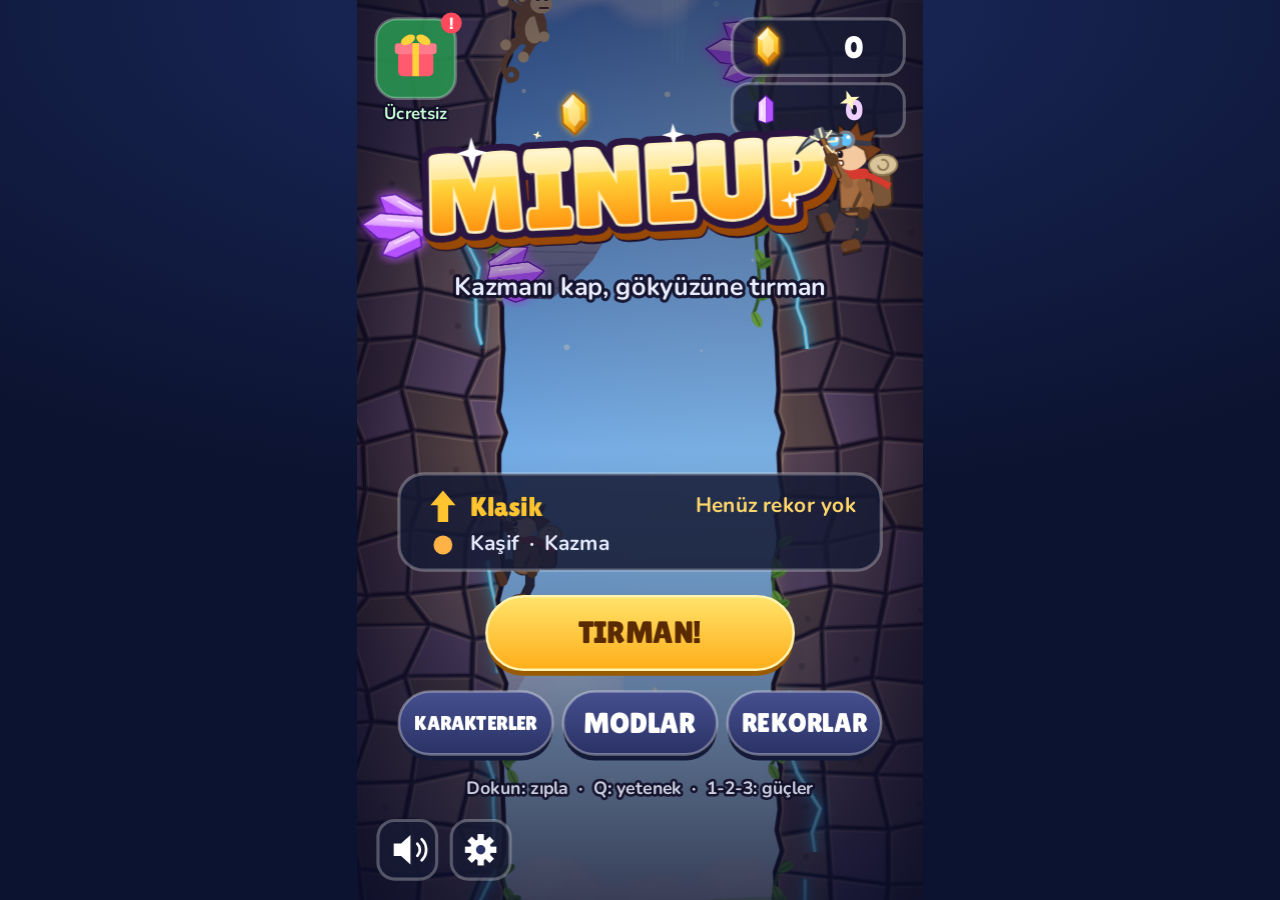
==== commit 083b1737: "11 yeni karakter, ayarlara site bağlantıları ve Hakkımızda sayfası Co-Authored-By: Claude Opus 5.5 <" ====
--- a/play/index.html
+++ b/play/index.html
@@ -106,6 +106,14 @@
     desc: 'Mekanik kollarla tırmanır. Ağır olduğu için biraz hızlı kayar.', stats: [3, 2, 5], mods: { slide: 1.15 },
     ab: { id: 'eshield', name: 'Enerji Kalkanı', desc: 'Bir darbeyi emen enerji kalkanı açar.', cd: 25 },
     look: { skin: '#b8c2cc', hair: '#5d6773', head: 'robot', top: '#9aa6b4', sleeve: '#7d8896', belt: '#4c5562', pants: '#5d6773', boots: '#3b424c', glove: '#4c5562', scarf: null, back: 'battery', tool: 'claw', chest: 'core' } },
+  { id: 'azo', name: 'Azo', tool: 'Çıplak El', cost: 4000, cur: 'gold', color: '#d83a3a',
+    desc: 'Başörtüsü, eşofmanı ve spor ayakkabısıyla mahallenin efsanesi.', stats: [3, 4, 3], mods: { slide: .92 },
+    ab: { id: 'breath', name: 'Derin Nefes', desc: '4 sn boyunca duvarda hiç kaymazsın.', cd: 16 },
+    look: { skin: '#e2a982', hair: '#2a1c16', head: 'scarf', top: '#e2a982', sleeve: '#e2a982', belt: '#1f1f24', pants: '#2c2c33', boots: '#ece8de', glove: '#e2a982', scarf: null, back: 'none', tool: 'glove', chest: 'bra' } },
+  { id: 'kanka', name: 'Kanka', tool: 'Çıplak El', cost: 5000, cur: 'gold', color: '#5a8a5a',
+    desc: 'Şişme montu, kirli sakalı ve hiç eksik olmayan gülüşüyle duvarları koşarak geçer.', stats: [4, 3, 4], mods: { jump: 1.04 },
+    ab: { id: 'wallrun', name: 'Gaza Bas', desc: 'Duvarda 13 m yukarı koşarsın.', cd: 12 },
+    look: { skin: '#e0a882', hair: '#1f1a17', head: 'kanka', top: '#26302a', sleeve: '#26302a', belt: '#1a201c', pants: '#2a3348', boots: '#3a3a40', glove: '#e0a882', scarf: null, back: 'none', tool: 'glove', chest: 'parka' } },
   { id: 'astro', name: 'Astronot', tool: 'Uzay Çekici', cost: 8000, cur: 'gold', color: '#a8c8ff',
     desc: 'İtici roketleri sayesinde havada daha hafiftir.', stats: [3, 3, 4], mods: { gravity: .86 },
     ab: { id: 'hover', name: 'Süzülme', desc: 'Havadayken 1.3 sn süzülür, inişini ayarlar.', cd: 10 },
@@ -170,6 +178,46 @@
     desc: 'Yakınındaki altınlar kendiliğinden ona uçar.', stats: [3, 2, 5], mods: { autoMag: 120, slide: 1.05 },
     ab: { id: 'stardust', name: 'Yıldız Tozu', desc: 'Üstünde 10 altınlık bir yay oluşturur.', cd: 15 },
     look: { skin: '#f8d0b8', hair: '#ff8ad8', head: 'fairy', top: '#b46aff', sleeve: '#f8d0b8', belt: '#ffd23a', pants: '#8a4ad8', boots: '#ff8ad8', glove: '#f8d0b8', scarf: null, back: 'wings', tool: 'wand', chest: 'dress' } },
+  { id: 'chef', name: 'Aşçı', tool: 'Kepçe', cost: 9000, cur: 'gold', color: '#f4efe2',
+    desc: 'Mutfaktan kaçtı, kepçesiyle tırmanıyor. Altın kokusunu uzaktan alır.', stats: [3, 3, 4], mods: { autoMag: 70 },
+    ab: { id: 'pulse', name: 'Mis Koku', desc: 'Yakındaki tüm kristal ve altınları çeker.', cd: 20 },
+    look: { skin: '#f0c49e', hair: '#3a2a1a', head: 'chef', top: '#f4f4f0', sleeve: '#f4f4f0', belt: '#d83a3a', pants: '#3a3a44', boots: '#2a2a30', glove: '#f0c49e', scarf: '#d83a3a', back: 'none', tool: 'ladle', chest: 'apron' } },
+  { id: 'firefighter', name: 'İtfaiyeci', tool: 'Yangın Baltası', cost: 350, cur: 'gem', color: '#ff6a3a',
+    desc: 'Lavdan korkmaz, su tankıyla kendini korur.', stats: [3, 4, 4], mods: { lavaSlow: .8, slide: .95 },
+    ab: { id: 'eshield', name: 'Su Perdesi', desc: 'Bir darbeyi emen su kalkanı açar.', cd: 24 },
+    look: { skin: '#eab890', hair: '#4a2a14', head: 'fireman', top: '#3a3a44', sleeve: '#3a3a44', belt: '#ffe46b', pants: '#3a3a44', boots: '#1d1d22', glove: '#d8a04a', scarf: null, back: 'tank', tankCol: '#d8302a', tool: 'battleaxe', chest: 'reflect' } },
+  { id: 'boxer', name: 'Boksör', tool: 'Boks Eldivenleri', cost: 11000, cur: 'gold', color: '#ff3a3a',
+    desc: 'Güçlü yumruklar, güçlü zıplayışlar. Ama duvarda biraz sabırsız.', stats: [4, 2, 4], mods: { jump: 1.08, slide: 1.08 },
+    ab: { id: 'smash', name: 'Aparkat', desc: 'Yakındaki kayaları, yarasaları ve testereleri parçalar.', cd: 15 },
+    look: { skin: '#c98a5a', hair: '#1a1a22', head: 'boxer', top: '#f4f4f0', sleeve: '#c98a5a', belt: '#e0b84a', pants: '#2f4fb8', boots: '#f4f4f0', glove: '#d8302a', scarf: null, back: 'none', tool: 'boxglove', chest: 'tank' } },
+  { id: 'diver', name: 'Dalgıç', tool: 'Zıpkın', cost: 450, cur: 'gem', color: '#2ec4ff',
+    desc: 'Tüpündeki havayla süzülür, yavaş düşer.', stats: [3, 3, 4], mods: { gravity: .92 },
+    ab: { id: 'hover', name: 'Kabarcık', desc: 'Havadayken 1.3 sn süzülür, inişini ayarlar.', cd: 9 },
+    look: { skin: '#f0c49e', hair: '#1a1a22', head: 'diver', top: '#1d2a3a', sleeve: '#1d2a3a', belt: '#ffcc00', pants: '#1d2a3a', boots: '#ffcc00', glove: '#1d2a3a', scarf: null, back: 'tank', tankCol: '#ffcc00', tool: 'grapple', chest: 'zip' } },
+  { id: 'mummy', name: 'Mumya', tool: 'Kadim Pençeler', cost: 15000, cur: 'gold', color: '#d8ccb0',
+    desc: 'Binlerce yıllık uykudan uyandı. Zamanı yavaşlatabilir.', stats: [2, 4, 5], mods: { slide: .9, jump: .97 },
+    ab: { id: 'freeze', name: 'Kadim Lanet', desc: '4 sn boyunca tüm engeller ağır çekime girer.', cd: 19 },
+    look: { skin: '#e2d6ba', hair: '#bfb29a', head: 'mummy', top: '#e2d6ba', sleeve: '#e2d6ba', belt: '#bfb29a', pants: '#d8ccb0', boots: '#bfb29a', glove: '#e2d6ba', scarf: null, back: 'none', tool: 'claws', chest: 'wraps' } },
+  { id: 'janissary', name: 'Yeniçeri', tool: 'Pala', cost: 650, cur: 'gem', color: '#e8e0c8',
+    desc: 'Börkü ve palasıyla akına çıkar, hızla yükselir.', stats: [4, 3, 5], mods: { jump: 1.04 },
+    ab: { id: 'dash', name: 'Akın', desc: 'Kısa bir hücumla yukarı atılır.', cd: 13 },
+    look: { skin: '#e8b48a', hair: '#2a1a12', head: 'janissary', top: '#2f5fa8', sleeve: '#2f5fa8', belt: '#e0b84a', pants: '#b8202a', boots: '#e0b84a', glove: '#e8b48a', scarf: null, back: 'cape', capeCol: '#b8202a', tool: 'pala', chest: 'sash' } },
+  { id: 'footballer', name: 'Futbolcu', tool: 'Çıplak El', cost: 7000, cur: 'gold', color: '#3ad65a',
+    desc: 'Sırtında 10 numara. Röveşatayla zıplar.', stats: [5, 2, 3], mods: { jump: 1.08, slide: 1.1 },
+    ab: { id: 'pounce', name: 'Röveşata', desc: 'Sonraki zıplaman 1.5 kat yüksek olur.', cd: 9 },
+    look: { skin: '#e9b896', hair: '#2a1a12', head: 'footy', top: '#e8e8f0', sleeve: '#e8e8f0', belt: '#d83a3a', pants: '#1d1d22', boots: '#3ad65a', glove: '#e9b896', scarf: null, back: 'none', tool: 'glove', chest: 'jersey' } },
+  { id: 'panda', name: 'Panda', tool: 'Pençeler', cost: 18000, cur: 'gold', color: '#f4f4f0',
+    desc: 'Tombul ve sağlam. Kalın postu bir darbeyi emer.', stats: [2, 5, 3], mods: { slide: .8, jump: .96 },
+    ab: { id: 'stoneskin', name: 'Kalın Post', desc: 'Bir darbeyi emen kalkan oluşturur.', cd: 26 },
+    look: { skin: '#f4f4f0', hair: '#1d1d22', head: 'panda', top: '#1d1d22', sleeve: '#1d1d22', belt: '#1d1d22', pants: '#1d1d22', boots: '#1d1d22', glove: '#1d1d22', scarf: null, back: 'none', tool: 'claws', chest: 'pbelly' } },
+  { id: 'alien', name: 'Uzaylı', tool: 'Lazer', cost: 800, cur: 'gem', color: '#7aff5a',
+    desc: 'Başka bir gezegenden geldi. Düşük yerçekimine alışkın, ışınlanır.', stats: [3, 3, 5], mods: { gravity: .88, slide: 1.05 },
+    ab: { id: 'blink', name: 'Işınlan', desc: 'Anında karşı duvara, 5 m yukarıya ışınlanırsın.', cd: 9 },
+    look: { skin: '#8ae86a', hair: '#5ab84a', head: 'alien', top: '#b8c2d4', sleeve: '#b8c2d4', belt: '#7aff5a', pants: '#8a96a8', boots: '#5d6773', glove: '#8ae86a', scarf: null, back: 'none', tool: 'blade', chest: 'core' } },
+  { id: 'bee', name: 'Arı', tool: 'İğne', cost: 900, cur: 'gem', color: '#ffd23a',
+    desc: 'Arı kostümüyle vızır vızır. Havada ikinci kez kanat çırpar.', stats: [4, 3, 5], mods: { gravity: .94 },
+    ab: { id: 'airjump', name: 'Vızıltı', desc: 'Havadayken ikinci bir zıplama yapar.', cd: 8 },
+    look: { skin: '#f2c6a2', hair: '#3a2416', head: 'bee', top: '#ffd23a', sleeve: '#ffd23a', belt: '#1d1d22', pants: '#1d1d22', boots: '#1d1d22', glove: '#1d1d22', scarf: null, back: 'wings', tool: 'stinger', chest: 'stripes' } },
 ];
 const CHAR_BY = Object.fromEntries(CHARS.map(c => [c.id, c]));
 
@@ -1528,6 +1576,30 @@
       break;
     }
     case 'fist': { ctx.fillStyle = '#9a8a7a'; ctx.beginPath(); ctx.ellipse(0, -4, 10, 9, 0, 0, 7); ctx.fill(); ctx.strokeStyle = 'rgba(0,0,0,.35)'; ctx.lineWidth = 1.5; ctx.stroke(); circle(-3, -8, 2, '#5a8a3a'); break; }
+    case 'ladle': {
+      limb([[0, 14], [0, -18]], 3.4, '#9aa3ad');
+      ctx.beginPath(); ctx.arc(0, -24, 8, Math.PI * 1.05, Math.PI * 1.95, true); ctx.closePath();
+      ctx.fillStyle = steel(); ctx.fill(); ctx.strokeStyle = '#59606a'; ctx.lineWidth = 1.3; ctx.stroke();
+      break;
+    }
+    case 'boxglove': {
+      ctx.fillStyle = '#f4f4f0'; rr(ctx, -5, 0, 10, 7, 2); ctx.fill();
+      ctx.fillStyle = '#d8302a'; ctx.beginPath(); ctx.ellipse(0, -6, 9, 8.5, 0, 0, 7); ctx.fill();
+      ctx.strokeStyle = 'rgba(0,0,0,.35)'; ctx.lineWidth = 1.5; ctx.stroke(); circle(-3, -10, 2.2, 'rgba(255,255,255,.45)');
+      break;
+    }
+    case 'pala': {
+      limb([[0, 12], [0, 2]], 4.5, '#3a2412'); limb([[-6, 2], [6, 2]], 3.5, '#e0b84a');
+      ctx.beginPath(); ctx.moveTo(-3, 0); ctx.quadraticCurveTo(-4, -22, 8, -40); ctx.quadraticCurveTo(6, -26, 9, -14); ctx.quadraticCurveTo(6, -6, 3, 0); ctx.closePath();
+      ctx.fillStyle = steel(); ctx.fill(); ctx.strokeStyle = '#59606a'; ctx.lineWidth = 1.2; ctx.stroke();
+      break;
+    }
+    case 'stinger': {
+      limb([[0, 10], [0, -2]], 4, '#1d1d22');
+      ctx.fillStyle = '#ffd23a'; poly(ctx, [[-4, -2], [4, -2], [0, -30]]); ctx.fill();
+      ctx.fillStyle = '#1d1d22'; poly(ctx, [[-2.4, -12], [2.4, -12], [0, -30]]); ctx.fill();
+      break;
+    }
     case 'wand': {
       limb([[0, 8], [0, -20]], 3, '#f4f0e8');
       ctx.save(); ctx.translate(0, -24); ctx.rotate(t * 2); ctx.shadowColor = '#fff3a0'; ctx.shadowBlur = 12; ctx.fillStyle = '#ffe46b';
@@ -1538,7 +1610,7 @@
   }
   ctx.restore();
 }
-const DUAL = { hooks: 1, iceaxe: 1, crystalpick: 1, blade: 1, claws: 1, pads: 1, fist: 1 };
+const DUAL = { boxglove: 1, hooks: 1, iceaxe: 1, crystalpick: 1, blade: 1, claws: 1, pads: 1, fist: 1 };
 function drawBack(L, pose, t) {
   switch (L.back) {
     case 'pack':
@@ -1546,6 +1618,11 @@
       ctx.fillStyle = '#d9c49a'; ctx.beginPath(); ctx.ellipse(-22, -23, 11, 8, 0, 0, 7); ctx.fill(); ctx.strokeStyle = '#8f7a55'; ctx.lineWidth = 1.5; ctx.stroke();
       ctx.beginPath(); ctx.arc(-22, -23, 4, 0, Math.PI * 1.6); ctx.stroke();
       if (L.head === 'miner') { drawPrism(ctx, -24, -20, -.3, 4, 14, ...PURPLE); }
+      break;
+    case 'tank':
+      ctx.fillStyle = L.tankCol; rr(ctx, -28, -22, 14, 32, 7); ctx.fill(); ctx.strokeStyle = 'rgba(0,0,0,.4)'; ctx.lineWidth = 2; ctx.stroke();
+      ctx.fillStyle = '#8a929c'; rr(ctx, -24, -28, 6, 7, 2); ctx.fill();
+      ctx.fillStyle = 'rgba(255,255,255,.35)'; rr(ctx, -25, -18, 3, 22, 1.5); ctx.fill();
       break;
     case 'rope':
       ctx.fillStyle = '#5a6a8a'; rr(ctx, -26, -18, 14, 26, 5); ctx.fill();
@@ -1654,6 +1731,122 @@
       ctx.strokeStyle = '#d83a3a'; ctx.lineWidth = 4; ctx.lineCap = 'round';
       { const w = Math.sin(t * 14) * 4; ctx.beginPath(); ctx.moveTo(-11, -43); ctx.quadraticCurveTo(-22, -44 + w, -32, -38 + w); ctx.moveTo(-11, -42); ctx.quadraticCurveTo(-20, -38 - w, -28, -30 - w); ctx.stroke(); }
       break;
+    case 'chef':
+      baseHead(); capHair(L.hair); face(L, dead, t);
+      limb([[9, -28.5], [13, -29.5], [17, -27.5]], 2.4, L.hair);
+      ctx.fillStyle = '#fbfbf6'; ctx.strokeStyle = 'rgba(0,0,0,.2)'; ctx.lineWidth = 1.2;
+      for (const [cx, cy, cr] of [[-5, -55, 8], [12, -55, 7.5], [4, -60, 9]]) { ctx.beginPath(); ctx.arc(cx, cy, cr, 0, 7); ctx.fill(); ctx.stroke(); }
+      rr(ctx, -10, -52, 26, 10, 3); ctx.fill(); ctx.stroke();
+      break;
+    case 'fireman':
+      baseHead(); capHair(L.hair); face(L, dead, t);
+      ctx.fillStyle = '#d8302a'; ctx.beginPath(); ctx.arc(3, -40, 15.5, Math.PI, 0); ctx.fill();
+      ctx.fillStyle = '#b02020'; ctx.beginPath(); ctx.ellipse(4, -40, 22, 4, -.05, 0, 7); ctx.fill();
+      rr(ctx, -21, -42, 12, 14, 4); ctx.fill();
+      limb([[3, -55], [3, -42]], 2.4, '#b02020');
+      circle(11, -47, 4.5, '#ffd23a'); circle(11, -47, 2, '#d8302a');
+      break;
+    case 'boxer':
+      baseHead();
+      ctx.fillStyle = '#d8302a'; ctx.beginPath(); ctx.arc(2, -37, 15.5, Math.PI * .8, Math.PI * 2.08); ctx.fill();
+      rr(ctx, -12, -42, 14, 22, 6); ctx.fill();
+      ctx.fillStyle = '#b02020'; rr(ctx, 4, -46, 14, 7, 3); ctx.fill();
+      circle(-5, -32, 4, '#f4f4f0');
+      face(L, dead, t);
+      break;
+    case 'diver':
+      baseHead(); capHair(L.hair); face(L, dead, t);
+      limb([[-13, -37], [6, -36]], 3, '#1d1d22');
+      ctx.fillStyle = 'rgba(150,225,255,.55)'; rr(ctx, 4, -41, 15, 12, 4); ctx.fill(); ctx.strokeStyle = '#ffcc00'; ctx.lineWidth = 2.6; ctx.stroke();
+      ctx.fillStyle = 'rgba(255,255,255,.7)'; ctx.fillRect(7, -39, 3, 3);
+      limb([[13, -26], [3, -24], [-9, -30], [-12, -54]], 3, '#ffcc00'); circle(-12, -55, 3, '#ff6b3a');
+      break;
+    case 'mummy':
+      baseHead();
+      ctx.fillStyle = '#2a2018'; rr(ctx, 4, -37, 14, 7, 3); ctx.fill();
+      ctx.shadowColor = '#ffe46b'; ctx.shadowBlur = 8; circle(11, -33.5, dead ? 1 : 2, '#ffe46b'); ctx.shadowBlur = 0;
+      for (const [y0, y1, c] of [[-46, -41, '#c8bc9e'], [-30, -26, '#c8bc9e'], [-42, -38, '#d8ccb0'], [-24, -21, '#bfb29a']]) limb([[-14, y0], [17, y1]], 2.2, c);
+      limb([[18, -44], [22, -50], [20, -56]], 2.4, '#d8ccb0');
+      break;
+    case 'janissary':
+      baseHead(); face(L, dead, t);
+      limb([[8, -28.5], [13, -29.5], [19, -27]], 2.8, L.hair);
+      ctx.fillStyle = '#f4f0e6'; ctx.strokeStyle = 'rgba(0,0,0,.25)'; ctx.lineWidth = 1.4;
+      poly(ctx, [[-6, -68], [-22, -56], [-26, -28], [-14, -40]]); ctx.fill(); ctx.stroke();
+      poly(ctx, [[-10, -46], [17, -46], [12, -74], [-4, -78]]); ctx.fill(); ctx.stroke();
+      ctx.fillStyle = '#e0b84a'; rr(ctx, -11, -50, 30, 7, 3); ctx.fill();
+      limb([[8, -50], [9, -66]], 2.4, '#e0b84a'); circle(9, -67, 2.6, '#e0b84a');
+      break;
+    case 'footy':
+      baseHead(); spikyHair(L.hair); face(L, dead, t);
+      ctx.fillStyle = '#f4f4f0'; rr(ctx, -12, -44, 30, 5, 2.5); ctx.fill();
+      ctx.fillStyle = '#d83a3a'; ctx.fillRect(-12, -42.5, 30, 2);
+      break;
+    case 'panda':
+      circle(-7, -47, 6, L.hair); circle(13, -48, 6, L.hair);
+      circle(3, -34, 15, L.skin); circle(-6, -32, 4, L.skin);
+      ctx.fillStyle = L.hair; ctx.beginPath(); ctx.ellipse(10.5, -34, 4.6, 6, -.4, 0, 7); ctx.fill();
+      if ((t % 3.1) < .11 || dead) limb([[8.5, -34], [12.5, -34]], 1.6, '#fff');
+      else { circle(11, -35, 2, '#fff'); circle(11.6, -35, 1, '#111'); }
+      circle(17.5, -30, 2.6, L.hair);
+      ctx.strokeStyle = L.hair; ctx.lineWidth = 1.4; ctx.beginPath(); ctx.moveTo(12, -25); ctx.quadraticCurveTo(15, -23, 18, -26); ctx.stroke();
+      break;
+    case 'alien': {
+      const wob = Math.sin(t * 5) * 2;
+      limb([[-2, -48], [-6, -60 + wob]], 2, L.hair); circle(-6, -61 + wob, 3, '#ff5ad8');
+      limb([[8, -49], [13, -61 - wob]], 2, L.hair); circle(13, -62 - wob, 3, '#ff5ad8');
+      ctx.fillStyle = L.skin; ctx.beginPath(); ctx.ellipse(4, -36, 15, 16, 0, 0, 7); ctx.fill();
+      ctx.strokeStyle = 'rgba(0,0,0,.25)'; ctx.lineWidth = 1.4; ctx.stroke();
+      ctx.fillStyle = '#111'; ctx.beginPath(); ctx.ellipse(12, -37, 4.5, dead ? 1.2 : 7, .35, 0, 7); ctx.fill();
+      circle(13, -40, 1.4, '#fff');
+      limb([[12, -25], [16, -26]], 1.6, '#2a5a2a');
+      break;
+    }
+    case 'bee':
+      baseHead(); face(L, dead, t);
+      ctx.fillStyle = '#ffd23a'; ctx.beginPath(); ctx.arc(3, -38, 15.5, Math.PI * .85, Math.PI * 2.05); ctx.fill();
+      rr(ctx, -13, -40, 10, 18, 5); ctx.fill();
+      limb([[0, -52], [-6, -64]], 1.8, '#1d1d22'); circle(-6, -65, 2.8, '#1d1d22');
+      limb([[7, -52], [14, -63]], 1.8, '#1d1d22'); circle(14, -64, 2.8, '#1d1d22');
+      break;
+    case 'kanka':
+      baseHead();
+      // kirli sakal: çene ve yanaklar (ağzın altında kalır, gülüş görünsün)
+      ctx.fillStyle = 'rgba(31,26,23,.72)'; ctx.beginPath(); ctx.moveTo(2, -31); ctx.quadraticCurveTo(1, -21, 10, -19.5);
+      ctx.quadraticCurveTo(17, -19.5, 18.5, -25); ctx.lineTo(9, -25); ctx.quadraticCurveTo(5, -26, 4, -31); ctx.closePath(); ctx.fill();
+      // kısa, yukarı taranmış saç: alnı açık, önde kabarık, yanlar kısa
+      ctx.fillStyle = L.hair; ctx.beginPath(); ctx.arc(2, -40, 14, Math.PI * .9, Math.PI * 1.97); ctx.fill();
+      rr(ctx, -12, -42, 7, 10, 3); ctx.fill();
+      poly(ctx, [[-8, -48], [-2, -54], [8, -55], [15, -51], [18, -45], [14, -43], [6, -46], [-2, -46]]); ctx.fill();
+      ctx.strokeStyle = 'rgba(255,255,255,.18)'; ctx.lineWidth = 1.2; ctx.beginPath(); ctx.moveTo(-1, -50); ctx.quadraticCurveTo(7, -53, 14, -49); ctx.stroke();
+      face(L, dead, t);
+      limb([[8.5, -29.3], [16.5, -29]], 1.8, 'rgba(31,26,23,.85)');
+      break;
+    case 'scarf': {
+      baseHead();
+      for (const [hx, hy] of [[8, -45], [12, -43], [16, -41]]) circle(hx, hy, 3.4, L.hair);  // başörtüsünden taşan kıvırcık saç
+      face(L, dead, t);
+      // sakal ve bıyık
+      ctx.fillStyle = L.hair; ctx.beginPath(); ctx.moveTo(1, -36); ctx.quadraticCurveTo(-1, -21, 9, -18.5); ctx.quadraticCurveTo(17, -18.5, 19.5, -26);
+      ctx.lineTo(18.5, -30); ctx.quadraticCurveTo(13, -28.5, 8, -29.5); ctx.quadraticCurveTo(4, -31, 3, -36); ctx.closePath(); ctx.fill();
+      circle(16.5, -31, 3, L.skin);
+      limb([[9, -27.5], [17, -27]], 2.6, L.hair);
+      limb([[10.5, -25], [15, -24.6]], 1.8, dead ? '#5a2c14' : '#b4644e');
+      // çiçekli başörtüsü: başı ve ensesi örter, boynuna dolanır
+      ctx.save();
+      ctx.beginPath(); ctx.moveTo(17, -42); ctx.quadraticCurveTo(15, -55, 2, -54); ctx.quadraticCurveTo(-15, -53, -18, -38);
+      ctx.lineTo(-15, -21); ctx.lineTo(3, -21); ctx.quadraticCurveTo(-1, -30, 3, -38); ctx.quadraticCurveTo(8, -43, 17, -42); ctx.closePath();
+      ctx.fillStyle = '#a81c26'; ctx.fill(); ctx.strokeStyle = 'rgba(0,0,0,.35)'; ctx.lineWidth = 1.5; ctx.stroke(); ctx.clip();
+      // küçük çiçek deseni: beş yaprak + göbek
+      for (const [fx, fy, fr, fc] of [[-8, -46, 3.2, '#f2b233'], [5, -49, 2.6, '#f6e6c8'], [-13, -32, 2.8, '#f2b233'], [-3, -38, 2.2, '#2a3a8a'], [12, -46, 2, '#f2b233'], [-9, -24, 2.4, '#f6e6c8'], [-1, -27, 1.8, '#2a3a8a'], [-15, -44, 1.8, '#2a3a8a']]) {
+        for (let k = 0; k < 5; k++) { const pa = k * 1.2566; circle(fx + Math.cos(pa) * fr * .55, fy + Math.sin(pa) * fr * .55, fr * .45, fc); }
+        circle(fx, fy, fr * .3, '#3f8a4a');
+      }
+      ctx.restore();
+      ctx.fillStyle = '#a81c26'; rr(ctx, -13, -22, 26, 7, 3.5); ctx.fill(); ctx.strokeStyle = 'rgba(0,0,0,.35)'; ctx.lineWidth = 1.5; ctx.stroke();
+      for (const fx of [-7, 1, 8]) circle(fx, -18.5, 1.6, '#f2b233');
+      break;
+    }
     case 'beanie':
       baseHead(); capHair(L.hair); face(L, dead, t);
       ctx.fillStyle = '#2f6fd8'; ctx.beginPath(); ctx.arc(3, -39, 15, Math.PI, 0); ctx.fill();
@@ -1795,6 +1988,40 @@
 }
 function drawChest(L) {
   switch (L.chest) {
+    case 'bra': {
+      // tombul göbek ve gri spor büstiyer
+      ctx.fillStyle = L.skin; ctx.beginPath(); ctx.ellipse(5, 1, 11, 9.5, 0, 0, 7); ctx.fill();
+      ctx.strokeStyle = 'rgba(0,0,0,.22)'; ctx.lineWidth = 1.5; ctx.stroke();
+      circle(10, 3, 1.2, 'rgba(110,60,35,.75)');
+      ctx.fillStyle = L.belt; rr(ctx, -12, 9, 26, 4, 2); ctx.fill();
+      ctx.fillStyle = '#4b4b54'; rr(ctx, -12, -15, 26, 10, 5); ctx.fill();
+      ctx.beginPath(); ctx.ellipse(10, -9.5, 6, 5.5, 0, 0, 7); ctx.fill();
+      ctx.fillStyle = '#393941'; ctx.fillRect(-12, -6.5, 26, 2.5);
+      limb([[-3, -18], [-2, -13]], 3, '#4b4b54');
+      break;
+    }
+    case 'parka':
+      // şişme mont: dikiş çizgileri, fermuar, çıtçıt ve kalkık yaka
+      ctx.strokeStyle = 'rgba(0,0,0,.35)'; ctx.lineWidth = 1.2;
+      for (const y of [-8, 1, 10]) { ctx.beginPath(); ctx.moveTo(-11, y); ctx.quadraticCurveTo(1, y + 2, 12, y); ctx.stroke(); }
+      limb([[6, -16], [6, 14]], 1.4, '#0f1310');
+      circle(10, 5, 1.6, '#7aa88a');
+      ctx.fillStyle = '#1d2520'; rr(ctx, -13, -22, 28, 8, 4); ctx.fill();
+      ctx.strokeStyle = 'rgba(255,255,255,.15)'; ctx.lineWidth = 1.2; ctx.stroke();
+      break;
+    case 'apron':
+      ctx.fillStyle = '#fbfbf6'; rr(ctx, -5, -12, 18, 26, 4); ctx.fill(); ctx.strokeStyle = 'rgba(0,0,0,.18)'; ctx.lineWidth = 1.2; ctx.stroke();
+      limb([[-11, 4], [-5, 4]], 1.6, '#fbfbf6'); circle(4, 5, 1.6, '#d83a3a');
+      break;
+    case 'reflect': for (const y of [-4, 5]) { ctx.fillStyle = '#ffe46b'; ctx.fillRect(-12, y, 25, 3.5); ctx.fillStyle = '#c8ced6'; ctx.fillRect(-12, y + 1.2, 25, 1); } break;
+    case 'tank': limb([[-6, -17], [-5, -10]], 3, '#f4f4f0'); limb([[7, -17], [8, -10]], 3, '#f4f4f0'); ctx.fillStyle = '#e0b84a'; rr(ctx, -12, 7, 25, 6, 2); ctx.fill(); break;
+    case 'wraps': for (const [y, c] of [[-12, '#c8bc9e'], [-4, '#d8ccb0'], [4, '#c8bc9e']]) limb([[-12, y], [12, y + 3]], 2, c); break;
+    case 'jersey':
+      ctx.fillStyle = '#d83a3a'; ctx.fillRect(-12, -17, 25, 4);
+      ctx.font = 'bold 12px "Arial Black", sans-serif'; ctx.textAlign = 'center'; ctx.textBaseline = 'middle'; ctx.fillText('10', 1, 0);
+      break;
+    case 'pbelly': ctx.fillStyle = '#f4f4f0'; ctx.beginPath(); ctx.ellipse(4, 0, 9, 13, 0, 0, 7); ctx.fill(); break;
+    case 'stripes': ctx.fillStyle = '#1d1d22'; for (const y of [-11, -1]) ctx.fillRect(-12, y, 25, 5); break;
     case 'strap': limb([[-10, -14], [2, 8]], 3, '#5a3d26'); break;
     case 'sash': limb([[-10, -14], [10, 8]], 4, '#d83a3a'); break;
     case 'zip': limb([[2, -14], [2, 8]], 1.6, '#ffd9b0'); ctx.fillStyle = '#ffd9b0'; ctx.fillRect(0, -6, 4, 3); break;
@@ -2491,9 +2718,9 @@
   const cw = (W - 40) / 5, pages = Math.ceil(CHARS.length / 10), page = Math.floor(charIdx / 10);
   for (let k = 0; k < pages; k++) {
     const px = W / 2 - pages * 76 / 2 + k * 76, on = k === page;
-    buttons.push({ x: px, y: gy - 36, w: 68, h: 30, fn: () => selectChar(k * 10 + charIdx % 10) });
+    buttons.push({ x: px, y: gy - 36, w: 68, h: 30, fn: () => selectChar(Math.min(CHARS.length - 1, k * 10 + charIdx % 10)) });
     rr(ctx, px, gy - 36, 68, 28, 14); ctx.fillStyle = on ? 'rgba(255,215,106,.92)' : 'rgba(255,255,255,.12)'; ctx.fill();
-    text(`${k * 10 + 1}-${Math.min(CHARS.length, k * 10 + 10)}`, px + 34, gy - 21, 15, on ? '#3a2a00' : '#fff', 'center', BODY);
+    text(k * 10 + 1 === CHARS.length ? `${CHARS.length}` : `${k * 10 + 1}-${Math.min(CHARS.length, k * 10 + 10)}`, px + 34, gy - 21, 15, on ? '#3a2a00' : '#fff', 'center', BODY);
   }
   {
     CHARS.slice(page * 10, page * 10 + 10).forEach((cc, j) => {
@@ -2683,17 +2910,28 @@
   rr(ctx, tx, by + 16, tw, 16, 8); ctx.fillStyle = 'rgba(255,255,255,.12)'; ctx.fill();
   if (save[key] > 0) { rr(ctx, tx, by + 16, Math.max(16, tw * save[key]), 16, 8); ctx.fillStyle = '#ffc531'; ctx.fill(); }
 }
+const SITE = 'https://serhatovic73.github.io/mineup/';
+// uygulamada Capacitor dış adresi sistem tarayıcısında açar; web'de yeni sekme
+function openSite(page) {
+  const C = window.Capacitor;
+  if (C && C.isNativePlatform && C.isNativePlatform()) location.href = SITE + page;
+  else try { window.open(SITE + page, '_blank', 'noopener'); } catch (err) {}
+}
 function drawSettings() {
   dim(.75);
   ctx.save(); enterAnim();
   backButton(closeSettings);
   text('AYARLAR', W / 2, 52, 38, '#fff', 'center', FONT, 8);
   const top = 130;
-  panel(30, top, W - 60, 430, 24, 'rgba(22,26,52,.9)');
+  panel(30, top, W - 60, 520, 24, 'rgba(22,26,52,.9)');
   volRow(top + 44, 'Müzik', 'music');
   volRow(top + 150, 'Efektler', 'sfx');
   button(60, top + 240, W - 120, 56, save.muted ? 'Tüm sesler: KAPALI' : 'Tüm sesler: AÇIK', toggleMute, save.muted ? 'off' : false);
   button(60, top + 350, W - 120, 56, 'Eğitimi baştan göster', () => { save.tut = {}; persist(); toast = { text: 'Eğitim sonraki oyunda tekrar gösterilecek', life: 2 }; }, false);
+  // sitedeki sayfalar (mağazalar gizlilik politikasının uygulama içinden açılabilmesini ister)
+  const lw = (W - 120 - 20) / 3;
+  [['Gizlilik', 'privacy.html'], ['Destek', 'support.html'], ['Hakkımızda', 'about.html']].forEach(([lbl, page], k) =>
+    button(60 + k * (lw + 10), top + 440, lw, 50, lbl, () => openSite(page), false));
   ctx.restore();
 }
 // ---------- reklam izleyip devam et ----------
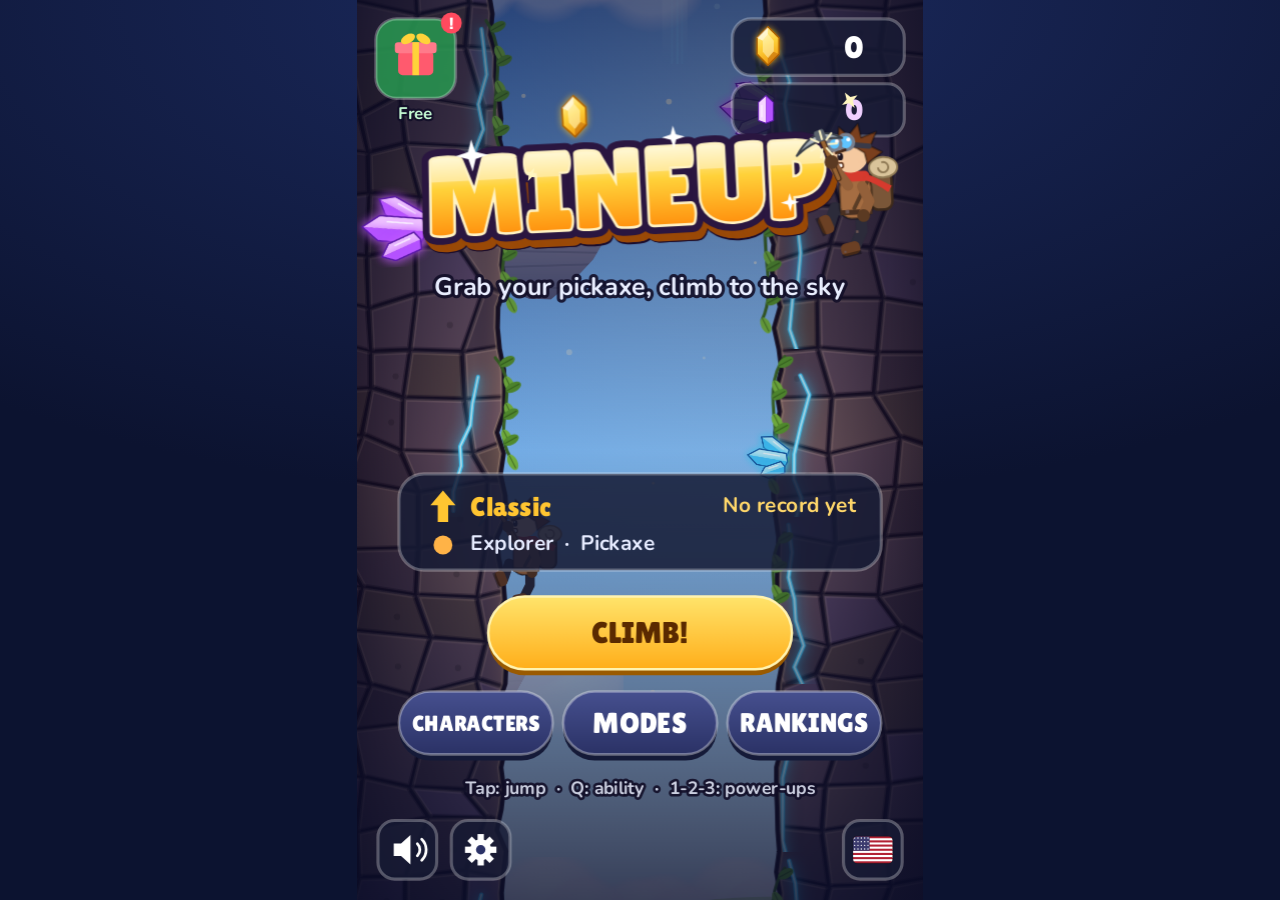
==== commit 5c31b1b0: "11 dil, Google Play yayın hazırlığı ve reklam altyapısı - Oyun 11 dilde (i18n/, npm run i18n); ana m" ====
--- a/play/index.html
+++ b/play/index.html
@@ -40,7 +40,24 @@
   #nickForm button:focus-visible { outline: 3px solid #fff; outline-offset: 2px; }
 </style>
 <div id="wrap"><div id="fit"><canvas id="c" tabindex="0" aria-label="MineUp oyunu"></canvas></div></div>
-<div id="nickBox" hidden><form id="nickForm"><label for="nickIn">Oyuncu adın</label><p>Dünya rekorlarında bu ad görünür.</p><input id="nickIn" maxlength="14" autocomplete="off" spellcheck="false"><div class="row"><button type="button" id="nickCancel">Vazgeç</button><button type="submit">Kaydet</button></div></form></div>
+<div id="nickBox" hidden><form id="nickForm"><label for="nickIn" id="nickL">Oyuncu adın</label><p id="nickP">Dünya rekorlarında bu ad görünür.</p><input id="nickIn" maxlength="14" autocomplete="off" spellcheck="false"><div class="row"><button type="button" id="nickCancel">Vazgeç</button><button type="submit" id="nickOk">Kaydet</button></div></form></div>
+<script>
+// ---------- çeviriler ----------
+// Kaynak dil Türkçe. ui: ekrandaki Türkçe metin → çeviri ({0} gibi yer tutucular korunur);
+// chars: [ad, alet, açıklama, yetenek adı, yetenek açıklaması]; modes: [ad, açıklama]; daily: günlük görev etiketleri; flyers: [ad, ipucu]
+window.MINEUP_I18N = {
+en:{"ui":{"Oyuncu adın":"Your player name","Dünya rekorlarında bu ad görünür.":"This name appears on the world leaderboard.","Vazgeç":"Cancel","Kaydet":"Save","Tırmanıcı":"Climber","Roketle başlangıç!":"Rocket start!","Süper! Duvarda yavaşça aşağı kayarsın.\nDurmadan zıpla, yukarı çık!":"Nice! You slowly slide down the wall.\nKeep jumping to go up!","Kalkan!":"Shield!","Bu modda güç yok":"No power-ups in this mode","Bugünlük reklam hakkı bitti":"No more ads today","Mıknatıs!":"Magnet!","Kalkan":"Shield","Havadayken kullan!":"Use it in the air!","Kalkan zaten açık":"Shield is already up","Duvardayken kullan!":"Use it on a wall!","Şimdi olmaz":"Not now","Zaten uçuyorsun":"You're already flying","Zaten hazır":"Already ready","Kristal seti tamam! Her güçten +1":"Crystal set complete! +1 of every power-up","Harika gidiyorsun!":"You're crushing it!","Durma, tırman!":"Keep climbing!","Efsane!":"Legendary!","Bulutların üstündesin!":"You're on cloud nine!","Günlük görev tamam! +250 altın, +10 kristal":"Daily challenge done! +250 gold, +10 crystals","Hedefe ulaştın! (Ödül bugün alındı)":"Goal reached! (Reward already claimed today)","Mıknatıs":"Magnet","Roket":"Rocket","Kaya düşüyor! Uyarı işaretinin\naltından çekil, karşı duvara geç.":"Falling rock! Get out from under\nthe warning sign, jump to the other wall.","Kırmızı dikenlere konma!\nHedef işaretin KIRMIZI ise biraz bekle,\naşağı kayınca YEŞİL olur, sonra zıpla.":"Don't land on the red spikes!\nIf your landing marker is RED, wait a moment;\nit turns GREEN as you slide down. Then jump.","Mor kristal! Yanına tutun ya da içinden geç.\n20 kristal = her güçten +1":"Purple crystal! Grab the wall next to it or fly through.\n20 crystals = +1 of every power-up","Maymun! Çarparsan seni duvardan fırlatır.\nİniş halkası kırmızıysa bekle, sonra zıpla.":"Monkey! It will knock you off the wall.\nIf the landing ring is red, wait, then jump.","Mavi kristal = 5 altın!\nYanına tutun ya da içinden geç.":"Blue crystal = 5 gold!\nGrab the wall next to it or fly through.","{0}! Havada çarparsan düşersin.":"{0}! Hit it in the air and you fall.","{0} yeteneği: {1}":"{0}'s ability: {1}","Soldaki renkli butona dokun (Q).":"Tap the colored button on the left (Q).","Soldaki güçlere dokun (1-2-3):\nKalkan bir darbeyi engeller, roket uçurur!":"Tap the power-ups on the left (1-2-3):\nA shield blocks one hit, a rocket takes you up!","Maymun!":"Monkey!","Altın x2  {0}":"Gold x2  {0}","Ağır çekim  {0}":"Slow-mo  {0}","Dokunulmaz":"Invincible","Atılış hazır":"Pounce ready","Kaymıyor  {0}":"No slipping  {0}","Süre {0}":"Time {0}","Lav {0} m altında":"Lava {0} m below","Hedef {0} m tamam":"Goal {0} m reached","Hedef {0} m":"Goal {0} m","HARDCORE  ·  Altın x3":"HARDCORE  ·  Gold x3","Kazmasız  ·  Altın x2":"No Pickaxe  ·  Gold x2","Zorluk {0}%":"Difficulty {0}%","Buzlu duvarlar":"Icy walls","Hareketli duvarlar":"Moving walls","Ücretsiz":"Free","Kazmanı kap, gökyüzüne tırman":"Grab your pickaxe, climb to the sky","Sonraki oyun roketle başlıyor!":"Next run starts with a rocket!","Rekor {0} kristal":"Best {0} crystals","Rekor {0} m":"Best {0} m","Henüz rekor yok":"No record yet","TIRMAN!":"CLIMB!","KARAKTERLER":"CHARACTERS","MODLAR":"MODES","REKORLAR":"RANKINGS","Dokun: zıpla  ·  Q: yetenek  ·  1-2-3: güçler":"Tap: jump  ·  Q: ability  ·  1-2-3: power-ups","Gökyüzüne Tırman!":"Climb to the Sky!","⟲ sürükle ve döndür":"⟲ drag to rotate","Yetenek: {0}":"Ability: {0}","{0} sn":"{0}s","Hız":"Speed","Tutunma":"Grip","Yetenek":"Ability","SEÇİLİ ✓":"SELECTED ✓","SEÇ":"SELECT","{0} seçildi":"{0} selected","AÇ":"UNLOCK","Yeterli altın yok":"Not enough gold","Yeterli kristal yok":"Not enough crystals","{0} açıldı ve seçildi!":"{0} unlocked and selected!","OYUN MODLARI":"GAME MODES","Bugün: {0}":"Today: {0}","Hedef {0} m  ·  Ödül 250 altın + 10 kristal":"Goal {0} m  ·  Reward 250 gold + 10 crystals","{0} OYNA":"PLAY {0}","OYNA!":"PLAY!","Rekorlara şu an ulaşılamıyor":"Rankings aren't available right now","Dünya sıralaması yakında geliyor!":"World rankings are coming soon!","Bu cihazdaki rekorların":"Your records on this device","Rekorlar yüklenemiyor, bağlantını kontrol et":"Can't load rankings. Check your connection","Yükleniyor…":"Loading…","Bu modda henüz rekor yok.":"No records in this mode yet.","İlk rekoru sen kır!":"Be the first to set one!"," (sen)":" (you)","Sıran #{0}":"Rank #{0}","Sıran 50+":"Rank 50+","Rekorun {0}":"Your best {0}","Ad: {0}":"Name: {0}","Rekor göndermek için sayfada düzenleme izni gerekiyor":"Submitting scores needs edit access to this page","Adın: {0}":"Name: {0}","DİL":"LANGUAGE","AYARLAR":"SETTINGS","Müzik":"Music","Efektler":"Sound effects","Tüm sesler: KAPALI":"All sound: OFF","Tüm sesler: AÇIK":"All sound: ON","Eğitimi baştan göster":"Replay the tutorial","Eğitim sonraki oyunda tekrar gösterilecek":"The tutorial will play again next run","Gizlilik":"Privacy","Destek":"Support","Hakkımızda":"About","Reklam tercihleri":"Ad preferences","Reklam yüklenemedi, sonra tekrar dene":"Ad couldn't load. Try again later","Devam!":"Back in!","Devam etmek ister misin?":"Keep going?","{0} kristal":"{0} crystals","Kısa bir reklam izle, kaldığın yerden devam et":"Watch a short ad to continue where you fell","DEVAM ET":"CONTINUE","Hayır, bitir":"No thanks","Reklam yükleniyor…":"Loading ad…","DENEME REKLAMI":"TEST AD","Gerçek reklamlar Android sürümünde":"Real ads are shown in the app","Google AdMob ile gösterilecek.":"through Google AdMob.","{0} sn sonra ödülün verilecek":"Reward in {0}s","150 Altın":"150 Gold","5 Kristal":"5 Crystals","1 Mıknatıs":"1 Magnet","1 Kalkan":"1 Shield","1 Roket":"1 Rocket","Roketle Başla":"Rocket Start","ÜCRETSİZ ÖDÜLLER":"FREE REWARDS","Kısa bir reklam izle, ödülü kap!":"Watch a short ad and grab a reward!","Sonraki oyunda kullanılacak":"Used on your next run","Bugün kalan: {0}/{1}":"Left today: {0}/{1}","Yarın yenilenir":"Refills tomorrow","HAZIR":"READY","YARIN":"TOMORROW","İZLE":"WATCH","{0} kazandın!":"You got {0}!","{0} bitti!":"Out of {0}s!","Kısa bir reklam izle, hemen kullan.":"Watch a short ad and use one now.","İZLE VE KULLAN":"WATCH & USE","Duraklatıldı":"Paused","Devam":"Resume","Yeniden Başla":"Restart","Ana Menü":"Main Menu","Ayarlar":"Settings","Süre Doldu!":"Time's Up!","Lava Düştün!":"Into the Lava!","Düştün!":"You Fell!","YENİ REKOR!":"NEW RECORD!","Altın x{0} bonusu dahil":"Includes x{0} gold bonus","Günlük hedef {0} m tamamlandı!":"Daily goal of {0} m complete!","Günlük hedef: {0} m ({1}/{2})":"Daily goal: {0} m ({1}/{2})","Yükseklik {0} m":"Height {0} m","{0} dakikada {1} m":"{1} m in {0} min","Bu tırmanış dünyada #{0}":"This climb ranks #{0} worldwide","ALTIN x2  (+{0})":"GOLD x2  (+{0})","+{0} altın daha kazandın!":"You earned +{0} more gold!","Altın 2 katına çıktı: +{0}":"Gold doubled: +{0}","TEKRAR TIRMAN":"CLIMB AGAIN","Modlar":"Modes","Dokun → karşı duvara zıpla":"Tap → jump to the other wall","Yeşil halka nereye ineceğini gösterir":"The green ring shows where you land","%{0}":"{0}%"},"chars":{"explorer":["Explorer","Pickaxe","The classic adventurer. Balanced at everything.","Second Wind","No sliding on the wall for 4s."],"ninja":["Ninja","Twin Hooks","Two hooks mean faster, higher jumps, but a bit more sliding.","Shadow Leap","Makes a second jump in mid-air."],"climber":["Mountaineer","Ice Axes","A pro climber. Slides very slowly and holds tight even on ice.","Dig In","Buries the axes: no sliding for 6s."],"robot":["Robot","Mech Arms","Climbs with mechanical arms. Heavy, so it slides a bit faster.","Energy Shield","Raises an energy shield that absorbs one hit."],"azo":["Azo","Bare Hands","Headscarf, tracksuit and sneakers: a neighborhood legend.","Deep Breath","No sliding on the wall for 4s."],"kanka":["Bro","Bare Hands","Puffer jacket, stubble and a never-ending grin. Runs right up the walls.","Floor It","Run 13 m up the wall."],"astro":["Astronaut","Space Hammer","Thruster rockets make him lighter in the air.","Hover","Hovers for 1.3s in the air to line up the landing."],"viking":["Viking","Battle Axe","Strong grip: no sliding for 1s after landing.","Axe Strike","Smashes nearby rocks, bats and saw blades."],"pirate":["Pirate","Grappling Hook","Throws a hook and hauls up the same wall.","Hook Pull","Pulls you 7 m up while on a wall."],"miner":["Spelunker","Crystal Picks","Every crystal counts double. A true crystal hunter.","Crystal Pulse","Pulls in all nearby crystals and gold."],"spider":["Web Weaver","Wrist Web Shooter","Climbs with a wrist web shooter. Can fire webs even in mid-air.","Web Shot","Fires a web and zips up the wall. Works in the air too."],"cyber":["Cyber Climber","Energy Blades","Energy blades and tech hooks. Jumps a little faster.","Speed Burst","A quick rocket burst launches you upward."],"knight":["Knight","Sword","His armor makes him slide a bit slower.","Guard Stance","Nothing can hurt you for 2.5s."],"wizard":["Wizard","Staff","Teleports short distances with a magic staff.","Teleport","Instantly teleport to the other wall, 5 m higher."],"fox":["Fox","Claws","Nimble and light: jumps a little higher.","Pounce","Your next jump goes 1.5x higher."],"samurai":["Samurai","Katana","Disciplined: no sliding for 0.6s after landing.","Time Slash","All obstacles go slow-mo for 4s."],"lavakeeper":["Lava Keeper","Magma Hammer","Used to the heat: in Lava mode the lava rises 30% slower.","Heat Wave","Burns every spike on screen and scares off bats."],"prospector":["Prospector","Shovel","Blue crystals give 8 gold instead of 5.","Gold Rush","Double gold for 8s."],"gecko":["Gecko","Suction Hands","Sticky hands: no sliding for 1.5s after landing.","Wall Run","Run 13 m up the wall."],"pilot":["Pilot","Wrench","A wingsuit makes him a bit lighter in the air.","Glide","Glide for 2.4s in the air without falling."],"golem":["Stone Golem","Rock Fists","Starts every run with a stone shield, but he is heavy.","Stone Skin","Forms a stone shield that absorbs one hit."],"fairy":["Fairy","Magic Wand","Nearby gold flies to her on its own.","Stardust","Creates an arc of 10 gold above you."],"chef":["Chef","Ladle","Escaped the kitchen and climbs with a ladle. Can smell gold a mile away.","Sweet Scent","Pulls in all nearby crystals and gold."],"firefighter":["Firefighter","Fire Axe","Not afraid of lava. Protected by a water tank.","Water Curtain","Raises a water shield that absorbs one hit."],"boxer":["Boxer","Boxing Gloves","Big punches, big jumps. A little restless on the wall.","Uppercut","Smashes nearby rocks, bats and saw blades."],"diver":["Diver","Harpoon","Air from the tank lets him float and fall slowly.","Bubble","Hovers for 1.3s in the air to line up the landing."],"mummy":["Mummy","Ancient Claws","Woke up from a thousand-year nap. Can slow down time.","Ancient Curse","All obstacles go slow-mo for 4s."],"janissary":["Janissary","Scimitar","Charges in with his tall börk hat and scimitar, rising fast.","Charge","A quick charge launches you upward."],"footballer":["Striker","Bare Hands","The number 10. Jumps with a bicycle kick.","Bicycle Kick","Your next jump goes 1.5x higher."],"panda":["Panda","Claws","Chubby and tough. Thick fur absorbs one hit.","Thick Fur","Forms a shield that absorbs one hit."],"alien":["Alien","Laser","Came from another planet. Used to low gravity, and can teleport.","Beam Me Up","Instantly teleport to the other wall, 5 m higher."],"bee":["Bee","Stinger","Buzzing around in a bee costume. Flaps a second time in mid-air.","Buzz","Makes a second jump in mid-air."]},"modes":{"classic":["Classic","Climb as high as you can."],"time":["Time Attack","Get as high as you can in 3 minutes."],"endless":["Endless Climb","Obstacles keep getting harder."],"crystal":["Crystal Rush","Grab the most crystals in 2 minutes."],"nopick":["No Pickaxe","Gloves only. You slide fast, gold x2."],"hardcore":["Hardcore","No power-ups, lots of spikes, slippery. Gold x3."],"ice":["Ice Mountain","Icy walls: you start sliding the moment you grab on."],"lava":["Lava Escape","Lava is rising from below. Run!"],"moving":["Moving Walls","Walls close in and open up, saw blades slide."],"daily":["Daily Challenge","A new course and reward every day."]},"daily":["Icy walls","Rising lava","Moving walls","Ice + lava","Moving walls + lava","Ice + moving walls","200s, tough obstacles"],"flyers":{"bat":["Bat","Wait for it to fly off, then jump."],"bird":["Bird","Flies fast. Watch your timing."],"bee":["Giant Bee","Zigzags up and down."],"eagle":["Eagle","Swoops past in fast waves."],"owl":["Snowy Owl","Stops, then suddenly lunges!"],"firebird":["Firebird","Leaves a trail of fire behind it."],"moth":["Crystal Moth","Flies erratically. Keep your distance."],"drone":["Mech Bird","Flies fast in a straight line."],"crow":["Crow","They come in pairs!"],"ufo":["UFO","Slow but big. Give it room."]}},
+zh:{"ui":{"Oyuncu adın":"你的昵称","Dünya rekorlarında bu ad görünür.":"这个昵称会显示在全球排行榜上。","Vazgeç":"取消","Kaydet":"保存","Tırmanıcı":"攀登者","Roketle başlangıç!":"火箭起飞！","Süper! Duvarda yavaşça aşağı kayarsın.\nDurmadan zıpla, yukarı çık!":"很好！挂在墙上会慢慢往下滑。\n不停地跳，一路向上！","Kalkan!":"护盾！","Bu modda güç yok":"本模式不能使用道具","Bugünlük reklam hakkı bitti":"今天的广告次数已用完","Mıknatıs!":"磁铁！","Kalkan":"护盾","Havadayken kullan!":"在空中使用！","Kalkan zaten açık":"护盾已开启","Duvardayken kullan!":"贴在墙上时使用！","Şimdi olmaz":"现在不行","Zaten uçuyorsun":"你已经在飞了","Zaten hazır":"已经准备好了","Kristal seti tamam! Her güçten +1":"水晶集齐！每种道具 +1","Harika gidiyorsun!":"势如破竹！","Durma, tırman!":"别停，继续爬！","Efsane!":"传奇！","Bulutların üstündesin!":"直上云霄！","Günlük görev tamam! +250 altın, +10 kristal":"每日挑战完成！+250 金币，+10 水晶","Hedefe ulaştın! (Ödül bugün alındı)":"达成目标！（今日奖励已领取）","Mıknatıs":"磁铁","Roket":"火箭","Kaya düşüyor! Uyarı işaretinin\naltından çekil, karşı duvara geç.":"落石！快离开警告标志下方，\n跳到对面的墙上。","Kırmızı dikenlere konma!\nHedef işaretin KIRMIZI ise biraz bekle,\naşağı kayınca YEŞİL olur, sonra zıpla.":"别落在红色尖刺上！\n落点标记是红色时先等一下，\n往下滑到变成绿色再跳。","Mor kristal! Yanına tutun ya da içinden geç.\n20 kristal = her güçten +1":"紫水晶！贴在旁边或直接穿过去。\n20 个水晶 = 每种道具 +1","Maymun! Çarparsan seni duvardan fırlatır.\nİniş halkası kırmızıysa bekle, sonra zıpla.":"猴子！被它撞到会被打下墙。\n落点圈是红色就等一下再跳。","Mavi kristal = 5 altın!\nYanına tutun ya da içinden geç.":"蓝水晶 = 5 金币！\n贴在旁边或直接穿过去。","{0}! Havada çarparsan düşersin.":"{0}！在空中撞到就会掉下去。","{0} yeteneği: {1}":"{0}的技能：{1}","Soldaki renkli butona dokun (Q).":"点击左边的彩色按钮（Q）。","Soldaki güçlere dokun (1-2-3):\nKalkan bir darbeyi engeller, roket uçurur!":"点击左边的道具（1-2-3）：\n护盾挡一次伤害，火箭带你起飞！","Maymun!":"猴子！","Altın x2  {0}":"金币 x2  {0}","Ağır çekim  {0}":"慢动作  {0}","Dokunulmaz":"无敌","Atılış hazır":"飞扑就绪","Kaymıyor  {0}":"不下滑  {0}","Süre {0}":"时间 {0}","Lav {0} m altında":"岩浆在下方 {0} 米","Hedef {0} m tamam":"目标 {0} 米 达成","Hedef {0} m":"目标 {0} 米","HARDCORE  ·  Altın x3":"硬核  ·  金币 x3","Kazmasız  ·  Altın x2":"徒手  ·  金币 x2","Zorluk {0}%":"难度 {0}%","Buzlu duvarlar":"冰墙","Hareketli duvarlar":"移动墙","Ücretsiz":"免费","Kazmanı kap, gökyüzüne tırman":"抄起镐子，直冲云霄","Sonraki oyun roketle başlıyor!":"下一局将以火箭开局！","Rekor {0} kristal":"最佳 {0} 水晶","Rekor {0} m":"最佳 {0} 米","Henüz rekor yok":"还没有纪录","TIRMAN!":"开爬！","KARAKTERLER":"角色","MODLAR":"模式","REKORLAR":"排行榜","Dokun: zıpla  ·  Q: yetenek  ·  1-2-3: güçler":"点击：跳跃  ·  Q：技能  ·  1-2-3：道具","Gökyüzüne Tırman!":"直冲云霄！","⟲ sürükle ve döndür":"⟲ 拖动旋转","Yetenek: {0}":"技能：{0}","{0} sn":"{0}秒","Hız":"速度","Tutunma":"抓力","Yetenek":"技能","SEÇİLİ ✓":"已选择 ✓","SEÇ":"选择","{0} seçildi":"已选择{0}","AÇ":"解锁","Yeterli altın yok":"金币不足","Yeterli kristal yok":"水晶不足","{0} açıldı ve seçildi!":"{0}已解锁并选择！","OYUN MODLARI":"游戏模式","Bugün: {0}":"今日：{0}","Hedef {0} m  ·  Ödül 250 altın + 10 kristal":"目标 {0} 米  ·  奖励 250 金币 + 10 水晶","{0} OYNA":"开始{0}","OYNA!":"开始！","Rekorlara şu an ulaşılamıyor":"暂时无法连接排行榜","Dünya sıralaması yakında geliyor!":"全球排行榜即将上线！","Bu cihazdaki rekorların":"你在本设备上的纪录","Rekorlar yüklenemiyor, bağlantını kontrol et":"排行榜加载失败，请检查网络","Yükleniyor…":"加载中…","Bu modda henüz rekor yok.":"本模式还没有纪录。","İlk rekoru sen kır!":"快来创造第一个纪录！"," (sen)":"（你）","Sıran #{0}":"排名 #{0}","Sıran 50+":"排名 50+","Rekorun {0}":"你的最佳 {0}","Ad: {0}":"昵称：{0}","Rekor göndermek için sayfada düzenleme izni gerekiyor":"需要此页面的编辑权限才能上传成绩","Adın: {0}":"昵称：{0}","DİL":"语言","AYARLAR":"设置","Müzik":"音乐","Efektler":"音效","Tüm sesler: KAPALI":"全部声音：关","Tüm sesler: AÇIK":"全部声音：开","Eğitimi baştan göster":"重新播放教程","Eğitim sonraki oyunda tekrar gösterilecek":"下一局将重新显示教程","Gizlilik":"隐私","Destek":"帮助","Hakkımızda":"关于我们","Reklam tercihleri":"广告偏好设置","Reklam yüklenemedi, sonra tekrar dene":"广告加载失败，请稍后再试","Devam!":"复活！","Devam etmek ister misin?":"要继续吗？","{0} kristal":"{0} 水晶","Kısa bir reklam izle, kaldığın yerden devam et":"看一段短广告，原地复活继续爬","DEVAM ET":"继续","Hayır, bitir":"不了，结束","Reklam yükleniyor…":"广告加载中…","DENEME REKLAMI":"测试广告","Gerçek reklamlar Android sürümünde":"正式广告会在应用中","Google AdMob ile gösterilecek.":"通过 Google AdMob 播放。","{0} sn sonra ödülün verilecek":"{0}秒后发放奖励","150 Altın":"150 金币","5 Kristal":"5 水晶","1 Mıknatıs":"1 个磁铁","1 Kalkan":"1 个护盾","1 Roket":"1 个火箭","Roketle Başla":"火箭开局","ÜCRETSİZ ÖDÜLLER":"免费奖励","Kısa bir reklam izle, ödülü kap!":"看一段短广告，领取奖励！","Sonraki oyunda kullanılacak":"下一局生效","Bugün kalan: {0}/{1}":"今日剩余：{0}/{1}","Yarın yenilenir":"明天刷新","HAZIR":"已就绪","YARIN":"明天","İZLE":"观看","{0} kazandın!":"获得{0}！","{0} bitti!":"{0}用完了！","Kısa bir reklam izle, hemen kullan.":"看一段短广告，马上使用。","İZLE VE KULLAN":"观看并使用","Duraklatıldı":"已暂停","Devam":"继续","Yeniden Başla":"重新开始","Ana Menü":"主菜单","Ayarlar":"设置","Süre Doldu!":"时间到！","Lava Düştün!":"掉进岩浆了！","Düştün!":"掉下去了！","YENİ REKOR!":"新纪录！","Altın x{0} bonusu dahil":"含金币 x{0} 加成","Günlük hedef {0} m tamamlandı!":"每日目标 {0} 米 完成！","Günlük hedef: {0} m ({1}/{2})":"每日目标：{0} 米（{1}/{2}）","Yükseklik {0} m":"高度 {0} 米","{0} dakikada {1} m":"{0} 分钟爬了 {1} 米","Bu tırmanış dünyada #{0}":"本次攀登全球排名 #{0}","ALTIN x2  (+{0})":"金币翻倍  (+{0})","+{0} altın daha kazandın!":"又获得了 +{0} 金币！","Altın 2 katına çıktı: +{0}":"金币已翻倍：+{0}","TEKRAR TIRMAN":"再爬一次","Modlar":"模式","Dokun → karşı duvara zıpla":"点击 → 跳到对面墙上","Yeşil halka nereye ineceğini gösterir":"绿色圆圈是你的落点","%{0}":"{0}%"},"chars":{"explorer":["探险家","镐子","经典冒险家，样样都很均衡。","再接再厉","4秒内贴墙完全不下滑。"],"ninja":["忍者","双钩","双钩让他跳得更快更高，但下滑也稍快。","影跃","在空中再跳一次。"],"climber":["登山家","冰镐","专业登山家。下滑极慢，冰面上也抓得牢。","深扎","镐子钉入墙中：6秒内完全不下滑。"],"robot":["机器人","机械臂","用机械臂攀爬。因为太重，下滑稍快。","能量护盾","展开能量护盾，抵挡一次伤害。"],"azo":["阿佐","徒手","头巾、运动服加运动鞋，街坊里的传奇人物。","深呼吸","4秒内贴墙完全不下滑。"],"kanka":["老铁","徒手","羽绒服、小胡茬，外加停不下来的笑容。在墙上跑着往上冲。","一脚油门","沿着墙往上跑 13 米。"],"astro":["宇航员","太空锤","推进火箭让他在空中更轻盈。","悬停","在空中悬停1.3秒，调整落点。"],"viking":["维京人","战斧","抓力强：落墙后1秒内不下滑。","战斧重击","击碎附近的落石、蝙蝠和锯片。"],"pirate":["海盗","飞爪钩","甩出钩子，沿同一面墙把自己拉上去。","飞钩拉升","贴墙时向上拉升 7 米。"],"miner":["洞穴探险家","水晶镐","每颗水晶算两颗，水晶收集专家。","水晶脉冲","吸取附近所有水晶和金币。"],"spider":["蛛网大师","腕式射网器","用手腕上的射网器攀爬，在空中也能射网。","射网","射出蛛网，沿墙向上弹射。空中也能用。"],"cyber":["赛博攀登者","能量刃","能量刃加科技钩，跳得更快一些。","极速冲刺","短促的火箭喷射把你推向高处。"],"knight":["骑士","长剑","有盔甲护身，下滑稍慢。","防御姿态","2.5秒内不受任何伤害。"],"wizard":["法师","法杖","挥动法杖进行短距离传送。","传送","瞬间传送到对面墙上，高出 5 米。"],"fox":["狐狸","利爪","灵巧轻盈，跳得更高一些。","飞扑","下一次跳跃高度变为1.5倍。"],"samurai":["武士","武士刀","纪律严明：落墙后0.6秒内不下滑。","时之斩","4秒内所有障碍物进入慢动作。"],"lavakeeper":["熔岩守卫","熔岩锤","不怕高温：岩浆模式中岩浆上涨慢30%。","热浪","烧掉屏幕上所有尖刺，赶走蝙蝠。"],"prospector":["淘金者","铁锹","蓝水晶给 8 金币，而不是 5 个。","淘金热","8秒内获得的金币翻倍。"],"gecko":["壁虎","吸盘手","手掌超黏：落墙后1.5秒内不下滑。","飞檐走壁","沿着墙往上跑 13 米。"],"pilot":["飞行员","扳手","穿着翼装，在空中更轻盈。","滑翔","在空中滑翔2.4秒不下落。"],"golem":["石魔像","岩石拳","每局都带着石盾开局，但身子很沉。","石肤","生成石盾，抵挡一次伤害。"],"fairy":["仙子","魔法棒","附近的金币会自己飞向她。","星尘","在头顶生成一道 10 枚金币的弧线。"],"chef":["大厨","汤勺","从厨房溜出来，拿着汤勺往上爬。老远就能闻到金币味。","香飘十里","吸取附近所有水晶和金币。"],"firefighter":["消防员","消防斧","不怕岩浆，背着水箱保护自己。","水幕","展开水幕护盾，抵挡一次伤害。"],"boxer":["拳击手","拳套","出拳狠，跳得也猛。就是在墙上有点坐不住。","上勾拳","击碎附近的落石、蝙蝠和锯片。"],"diver":["潜水员","鱼叉","靠气瓶里的空气漂浮，下落很慢。","泡泡","在空中悬停1.3秒，调整落点。"],"mummy":["木乃伊","远古利爪","刚从千年长眠中醒来，能让时间变慢。","远古诅咒","4秒内所有障碍物进入慢动作。"],"janissary":["禁卫军","弯刀","戴着高帽、挥着弯刀冲锋，飞速向上。","冲锋","一次短冲把你推向高处。"],"footballer":["球星","徒手","背后印着 10 号，用倒挂金钩起跳。","倒挂金钩","下一次跳跃高度变为1.5倍。"],"panda":["熊猫","利爪","圆滚滚又结实，厚厚的毛能挡一次伤害。","厚皮毛","生成护盾，抵挡一次伤害。"],"alien":["外星人","激光剑","来自另一个星球，习惯低重力，还会传送。","瞬移","瞬间传送到对面墙上，高出 5 米。"],"bee":["小蜜蜂","尾针","穿着蜜蜂装嗡嗡飞，在空中还能再扇一次翅膀。","嗡嗡嗡","在空中再跳一次。"]},"modes":{"classic":["经典","尽可能爬得更高。"],"time":["限时挑战","3 分钟内爬到最高。"],"endless":["无尽攀登","障碍物会越来越难。"],"crystal":["水晶狂潮","2 分钟内收集最多的水晶。"],"nopick":["徒手攀爬","只戴手套。下滑很快，金币 x2。"],"hardcore":["硬核","没有道具，尖刺多，墙面滑。金币 x3。"],"ice":["冰山","冰墙：一抓上去就开始下滑。"],"lava":["岩浆逃生","岩浆从下面涌上来了，快跑！"],"moving":["移动墙","墙壁时合时开，锯片来回滑动。"],"daily":["每日挑战","每天都有新赛道和新奖励。"]},"daily":["冰墙","上涨的岩浆","移动墙","冰墙 + 岩浆","移动墙 + 岩浆","冰墙 + 移动墙","200秒，高难障碍"],"flyers":{"bat":["蝙蝠","等它飞远了再跳。"],"bird":["小鸟","飞得很快，注意时机。"],"bee":["巨型蜜蜂","上下走之字形。"],"eagle":["老鹰","波浪式快速掠过。"],"owl":["雪鸮","先停一下，然后突然扑过来！"],"firebird":["火鸟","身后留下一道火焰。"],"moth":["水晶蛾","飞行轨迹不规则，离远点。"],"drone":["机械鸟","直线高速飞行。"],"crow":["乌鸦","它们成双成对地来！"],"ufo":["飞碟","很慢但体型大，绕远点。"]}},
+hi:{"ui":{"Oyuncu adın":"तुम्हारा प्लेयर नाम","Dünya rekorlarında bu ad görünür.":"यह नाम वर्ल्ड रैंकिंग में दिखेगा।","Vazgeç":"रद्द करो","Kaydet":"सेव करो","Tırmanıcı":"क्लाइंबर","Roketle başlangıç!":"रॉकेट से शुरुआत!","Süper! Duvarda yavaşça aşağı kayarsın.\nDurmadan zıpla, yukarı çık!":"बढ़िया! दीवार पर तुम धीरे-धीरे नीचे फिसलते हो।\nलगातार कूदते रहो और ऊपर चढ़ो!","Kalkan!":"ढाल!","Bu modda güç yok":"इस मोड में पावर-अप नहीं हैं","Bugünlük reklam hakkı bitti":"आज के विज्ञापन खत्म हो गए","Mıknatıs!":"चुंबक!","Kalkan":"ढाल","Havadayken kullan!":"हवा में इस्तेमाल करो!","Kalkan zaten açık":"ढाल पहले से चालू है","Duvardayken kullan!":"दीवार पर रहते हुए इस्तेमाल करो!","Şimdi olmaz":"अभी नहीं","Zaten uçuyorsun":"तुम पहले से उड़ रहे हो","Zaten hazır":"पहले से तैयार है","Kristal seti tamam! Her güçten +1":"क्रिस्टल सेट पूरा! हर पावर-अप +1","Harika gidiyorsun!":"शानदार चल रहा है!","Durma, tırman!":"रुकना मत, चढ़ते रहो!","Efsane!":"लाजवाब!","Bulutların üstündesin!":"बादलों के पार!","Günlük görev tamam! +250 altın, +10 kristal":"आज का चैलेंज पूरा! +250 सोना, +10 क्रिस्टल","Hedefe ulaştın! (Ödül bugün alındı)":"लक्ष्य पूरा! (आज का इनाम मिल चुका है)","Mıknatıs":"चुंबक","Roket":"रॉकेट","Kaya düşüyor! Uyarı işaretinin\naltından çekil, karşı duvara geç.":"पत्थर गिर रहा है! चेतावनी निशान के\nनीचे से हटो, सामने वाली दीवार पर कूदो।","Kırmızı dikenlere konma!\nHedef işaretin KIRMIZI ise biraz bekle,\naşağı kayınca YEŞİL olur, sonra zıpla.":"लाल काँटों पर मत उतरना!\nलैंडिंग निशान लाल हो तो थोड़ा रुको,\nनीचे फिसलने पर वह हरा होगा, तब कूदो।","Mor kristal! Yanına tutun ya da içinden geç.\n20 kristal = her güçten +1":"बैंगनी क्रिस्टल! उसके पास पकड़ो या उसके आर-पार निकलो।\n20 क्रिस्टल = हर पावर-अप +1","Maymun! Çarparsan seni duvardan fırlatır.\nİniş halkası kırmızıysa bekle, sonra zıpla.":"बंदर! टकराए तो वह तुम्हें दीवार से गिरा देगा।\nलैंडिंग रिंग लाल हो तो रुको, फिर कूदो।","Mavi kristal = 5 altın!\nYanına tutun ya da içinden geç.":"नीला क्रिस्टल = 5 सोना!\nउसके पास पकड़ो या उसके आर-पार निकलो।","{0}! Havada çarparsan düşersin.":"{0}! हवा में टकराए तो गिर जाओगे।","{0} yeteneği: {1}":"{0} की स्किल: {1}","Soldaki renkli butona dokun (Q).":"बाईं ओर का रंगीन बटन दबाओ (Q)।","Soldaki güçlere dokun (1-2-3):\nKalkan bir darbeyi engeller, roket uçurur!":"बाईं ओर के पावर-अप दबाओ (1-2-3):\nढाल एक वार रोकती है, रॉकेट ऊपर उड़ाता है!","Maymun!":"बंदर!","Altın x2  {0}":"सोना x2  {0}","Ağır çekim  {0}":"स्लो-मो  {0}","Dokunulmaz":"अजेय","Atılış hazır":"छलांग तैयार","Kaymıyor  {0}":"फिसलन बंद  {0}","Süre {0}":"समय {0}","Lav {0} m altında":"लावा {0} मी नीचे","Hedef {0} m tamam":"लक्ष्य {0} मी पूरा","Hedef {0} m":"लक्ष्य {0} मी","HARDCORE  ·  Altın x3":"हार्डकोर  ·  सोना x3","Kazmasız  ·  Altın x2":"बिना कुदाल  ·  सोना x2","Zorluk {0}%":"कठिनाई {0}%","Buzlu duvarlar":"बर्फीली दीवारें","Hareketli duvarlar":"चलती दीवारें","Ücretsiz":"फ्री","Kazmanı kap, gökyüzüne tırman":"कुदाल उठाओ, आसमान तक चढ़ो","Sonraki oyun roketle başlıyor!":"अगला गेम रॉकेट से शुरू होगा!","Rekor {0} kristal":"रिकॉर्ड {0} क्रिस्टल","Rekor {0} m":"रिकॉर्ड {0} मी","Henüz rekor yok":"अभी कोई रिकॉर्ड नहीं","TIRMAN!":"चढ़ो!","KARAKTERLER":"किरदार","MODLAR":"मोड","REKORLAR":"रैंकिंग","Dokun: zıpla  ·  Q: yetenek  ·  1-2-3: güçler":"टैप: कूदो  ·  Q: स्किल  ·  1-2-3: पावर-अप","Gökyüzüne Tırman!":"आसमान तक चढ़ो!","⟲ sürükle ve döndür":"⟲ घुमाने के लिए खींचो","Yetenek: {0}":"स्किल: {0}","{0} sn":"{0} से.","Hız":"रफ़्तार","Tutunma":"पकड़","Yetenek":"स्किल","SEÇİLİ ✓":"चुना गया ✓","SEÇ":"चुनो","{0} seçildi":"{0} चुना गया","AÇ":"अनलॉक","Yeterli altın yok":"सोना कम है","Yeterli kristal yok":"क्रिस्टल कम हैं","{0} açıldı ve seçildi!":"{0} अनलॉक हुआ और चुना गया!","OYUN MODLARI":"गेम मोड","Bugün: {0}":"आज: {0}","Hedef {0} m  ·  Ödül 250 altın + 10 kristal":"लक्ष्य {0} मी  ·  इनाम 250 सोना + 10 क्रिस्टल","{0} OYNA":"{0} खेलो","OYNA!":"खेलो!","Rekorlara şu an ulaşılamıyor":"अभी रैंकिंग नहीं खुल रही","Dünya sıralaması yakında geliyor!":"वर्ल्ड रैंकिंग जल्द आ रही है!","Bu cihazdaki rekorların":"इस डिवाइस पर तुम्हारे रिकॉर्ड","Rekorlar yüklenemiyor, bağlantını kontrol et":"रैंकिंग लोड नहीं हुई, इंटरनेट जाँचो","Yükleniyor…":"लोड हो रहा है…","Bu modda henüz rekor yok.":"इस मोड में अभी कोई रिकॉर्ड नहीं।","İlk rekoru sen kır!":"पहला रिकॉर्ड तुम बनाओ!"," (sen)":" (तुम)","Sıran #{0}":"रैंक #{0}","Sıran 50+":"रैंक 50+","Rekorun {0}":"तुम्हारा रिकॉर्ड {0}","Ad: {0}":"नाम: {0}","Rekor göndermek için sayfada düzenleme izni gerekiyor":"रिकॉर्ड भेजने के लिए पेज पर एडिट की अनुमति चाहिए","Adın: {0}":"तुम्हारा नाम: {0}","DİL":"भाषा","AYARLAR":"सेटिंग्स","Müzik":"संगीत","Efektler":"साउंड इफ़ेक्ट","Tüm sesler: KAPALI":"सारी आवाज़: बंद","Tüm sesler: AÇIK":"सारी आवाज़: चालू","Eğitimi baştan göster":"ट्यूटोरियल फिर से दिखाओ","Eğitim sonraki oyunda tekrar gösterilecek":"अगले गेम में ट्यूटोरियल फिर दिखेगा","Gizlilik":"प्राइवेसी","Destek":"सहायता","Hakkımızda":"हमारे बारे में","Reklam tercihleri":"विज्ञापन सेटिंग्स","Reklam yüklenemedi, sonra tekrar dene":"विज्ञापन लोड नहीं हुआ, बाद में फिर कोशिश करो","Devam!":"वापसी!","Devam etmek ister misin?":"आगे खेलना है?","{0} kristal":"{0} क्रिस्टल","Kısa bir reklam izle, kaldığın yerden devam et":"छोटा सा विज्ञापन देखो और वहीं से आगे खेलो","DEVAM ET":"जारी रखो","Hayır, bitir":"नहीं, खत्म करो","Reklam yükleniyor…":"विज्ञापन लोड हो रहा है…","DENEME REKLAMI":"टेस्ट विज्ञापन","Gerçek reklamlar Android sürümünde":"असली विज्ञापन ऐप में","Google AdMob ile gösterilecek.":"Google AdMob से दिखेंगे।","{0} sn sonra ödülün verilecek":"{0} सेकंड में इनाम मिलेगा","150 Altın":"150 सोना","5 Kristal":"5 क्रिस्टल","1 Mıknatıs":"1 चुंबक","1 Kalkan":"1 ढाल","1 Roket":"1 रॉकेट","Roketle Başla":"रॉकेट से शुरुआत","ÜCRETSİZ ÖDÜLLER":"फ्री इनाम","Kısa bir reklam izle, ödülü kap!":"छोटा सा विज्ञापन देखो, इनाम पाओ!","Sonraki oyunda kullanılacak":"अगले गेम में काम आएगा","Bugün kalan: {0}/{1}":"आज बाकी: {0}/{1}","Yarın yenilenir":"कल फिर मिलेगा","HAZIR":"तैयार","YARIN":"कल","İZLE":"देखो","{0} kazandın!":"तुम्हें मिला: {0}!","{0} bitti!":"{0} खत्म!","Kısa bir reklam izle, hemen kullan.":"छोटा सा विज्ञापन देखो, अभी इस्तेमाल करो।","İZLE VE KULLAN":"देखो और इस्तेमाल करो","Duraklatıldı":"रुका हुआ","Devam":"जारी रखो","Yeniden Başla":"फिर से शुरू","Ana Menü":"मुख्य मेन्यू","Ayarlar":"सेटिंग्स","Süre Doldu!":"समय खत्म!","Lava Düştün!":"लावा में गिर गए!","Düştün!":"गिर गए!","YENİ REKOR!":"नया रिकॉर्ड!","Altın x{0} bonusu dahil":"सोना x{0} बोनस शामिल","Günlük hedef {0} m tamamlandı!":"आज का लक्ष्य {0} मी पूरा!","Günlük hedef: {0} m ({1}/{2})":"आज का लक्ष्य: {0} मी ({1}/{2})","Yükseklik {0} m":"ऊँचाई {0} मी","{0} dakikada {1} m":"{0} मिनट में {1} मी","Bu tırmanış dünyada #{0}":"यह चढ़ाई दुनिया में #{0} पर है","ALTIN x2  (+{0})":"सोना x2  (+{0})","+{0} altın daha kazandın!":"+{0} सोना और मिला!","Altın 2 katına çıktı: +{0}":"सोना दोगुना हुआ: +{0}","TEKRAR TIRMAN":"फिर से चढ़ो","Modlar":"मोड","Dokun → karşı duvara zıpla":"टैप करो → सामने वाली दीवार पर कूदो","Yeşil halka nereye ineceğini gösterir":"हरा रिंग बताता है कि तुम कहाँ उतरोगे","%{0}":"{0}%"},"chars":{"explorer":["खोजी","कुदाल","क्लासिक साहसी। हर चीज़ में संतुलित।","दूसरी साँस","4 सेकंड तक दीवार पर बिल्कुल नहीं फिसलते।"],"ninja":["निंजा","जुड़वाँ हुक","दो हुकों से तेज़ और ऊँचा कूदता है, पर थोड़ा तेज़ फिसलता है।","छाया छलांग","हवा में एक और छलांग।"],"climber":["पर्वतारोही","बर्फ़ की कुल्हाड़ियाँ","प्रोफ़ेशनल पर्वतारोही। बहुत धीरे फिसलता है, बर्फ़ पर भी मज़बूत पकड़।","गाड़ दो","कुल्हाड़ियाँ गाड़ देता है: 6 सेकंड तक बिल्कुल नहीं फिसलता।"],"robot":["रोबोट","मशीनी हाथ","मशीनी हाथों से चढ़ता है। भारी है, इसलिए थोड़ा तेज़ फिसलता है।","एनर्जी शील्ड","एक वार रोकने वाली एनर्जी शील्ड चालू करता है।"],"azo":["अज़ो","खाली हाथ","सिर पर दुपट्टा, ट्रैकसूट और स्पोर्ट्स शूज़: मोहल्ले का हीरो।","गहरी साँस","4 सेकंड तक दीवार पर बिल्कुल नहीं फिसलते।"],"kanka":["यार","खाली हाथ","पफ़र जैकेट, हल्की दाढ़ी और हमेशा मुस्कान। दीवार पर दौड़ते हुए चढ़ जाता है।","फुल स्पीड","दीवार पर 13 मी ऊपर दौड़ो।"],"astro":["अंतरिक्ष यात्री","स्पेस हथौड़ा","थ्रस्टर रॉकेट की वजह से हवा में हल्का है।","मँडराना","हवा में 1.3 सेकंड रुककर लैंडिंग सेट करो।"],"viking":["वाइकिंग","युद्ध कुल्हाड़ी","मज़बूत पकड़: उतरने के बाद 1 सेकंड तक नहीं फिसलता।","कुल्हाड़ी वार","पास के पत्थर, चमगादड़ और आरी तोड़ देता है।"],"pirate":["समुद्री डाकू","रस्सी वाला हुक","हुक फेंककर उसी दीवार पर खुद को ऊपर खींचता है।","हुक खिंचाव","दीवार पर रहते हुए 7 मी ऊपर खींचता है।"],"miner":["गुफा खोजी","क्रिस्टल कुदालें","हर क्रिस्टल दो गिना जाता है। क्रिस्टल जमा करने का उस्ताद।","क्रिस्टल पल्स","पास के सारे क्रिस्टल और सोना खींच लेता है।"],"spider":["जाल उस्ताद","कलाई जाल-शूटर","कलाई के जाल-शूटर से चढ़ता है। हवा में भी जाल फेंक सकता है।","जाल वार","जाल फेंककर दीवार पर ऊपर उछलता है। हवा में भी चलता है।"],"cyber":["साइबर क्लाइंबर","एनर्जी ब्लेड","एनर्जी ब्लेड और टेक हुक। थोड़ा तेज़ कूदता है।","टर्बो","छोटे रॉकेट झटके से ऊपर उछलो।"],"knight":["शूरवीर","तलवार","कवच की वजह से थोड़ा धीरे फिसलता है।","रक्षा मुद्रा","2.5 सेकंड तक कोई चोट नहीं लगती।"],"wizard":["जादूगर","जादुई छड़ी","जादुई छड़ी से छोटी दूरी तक टेलीपोर्ट करता है।","टेलीपोर्ट","पलक झपकते सामने की दीवार पर, 5 मी ऊपर।"],"fox":["लोमड़ी","पंजे","फुर्तीली और हल्की: थोड़ा ऊँचा कूदती है।","झपट्टा","अगली छलांग 1.5 गुना ऊँची।"],"samurai":["समुराई","कटाना","अनुशासित: उतरने के बाद 0.6 सेकंड तक नहीं फिसलता।","समय का वार","4 सेकंड तक सारी बाधाएँ स्लो-मो में।"],"lavakeeper":["लावा रक्षक","मैग्मा हथौड़ा","गर्मी का आदी: लावा मोड में लावा 30% धीरे चढ़ता है।","गर्मी की लहर","स्क्रीन के सारे काँटे जला देता है, चमगादड़ भगा देता है।"],"prospector":["गोल्ड हंटर","फावड़ा","नीले क्रिस्टल 5 की जगह 8 सोना देते हैं।","सोने की लूट","8 सेकंड तक मिलने वाला सोना दोगुना।"],"gecko":["छिपकली","चिपकू हाथ","चिपचिपे हाथ: उतरने के बाद 1.5 सेकंड तक नहीं फिसलती।","दीवार दौड़","दीवार पर 13 मी ऊपर दौड़ो।"],"pilot":["पायलट","पाना","विंगसूट की वजह से हवा में थोड़ा हल्का है।","ग्लाइड","हवा में 2.4 सेकंड बिना गिरे ग्लाइड करो।"],"golem":["पत्थर दानव","पत्थर के मुक्के","हर गेम पत्थर की ढाल के साथ शुरू करता है, पर भारी है।","पत्थर की खाल","एक वार रोकने वाली पत्थर की ढाल बनाता है।"],"fairy":["परी","जादुई छड़ी","पास का सोना अपने आप उसकी तरफ़ उड़ आता है।","तारों की धूल","तुम्हारे ऊपर 10 सोने के सिक्कों का आर्च बनाती है।"],"chef":["रसोइया","करछी","रसोई से भागकर करछी लेकर चढ़ रहा है। दूर से ही सोने की खुशबू पहचान लेता है।","खुशबू","पास के सारे क्रिस्टल और सोना खींच लेता है।"],"firefighter":["फ़ायरमैन","फ़ायर कुल्हाड़ी","लावा से नहीं डरता, पानी की टंकी से खुद को बचाता है।","पानी का पर्दा","एक वार रोकने वाली पानी की ढाल बनाता है।"],"boxer":["मुक्केबाज़","बॉक्सिंग ग्लव्स","दमदार मुक्के, दमदार छलांगें। पर दीवार पर टिककर नहीं रहता।","अपरकट","पास के पत्थर, चमगादड़ और आरी तोड़ देता है।"],"diver":["गोताखोर","भाला","टंकी की हवा से तैरता है और धीरे गिरता है।","बुलबुला","हवा में 1.3 सेकंड रुककर लैंडिंग सेट करो।"],"mummy":["ममी","प्राचीन पंजे","हज़ार साल की नींद से जागी है। समय धीमा कर सकती है।","प्राचीन श्राप","4 सेकंड तक सारी बाधाएँ स्लो-मो में।"],"janissary":["जनिसारी","घुमावदार तलवार","ऊँची टोपी और घुमावदार तलवार के साथ धावा बोलता है, तेज़ी से ऊपर जाता है।","धावा","तेज़ धावे से ऊपर उछलो।"],"footballer":["स्ट्राइकर","खाली हाथ","पीठ पर 10 नंबर। बाइसिकल किक से कूदता है।","बाइसिकल किक","अगली छलांग 1.5 गुना ऊँची।"],"panda":["पांडा","पंजे","गोल-मटोल और मज़बूत। मोटी फ़र एक वार रोक लेती है।","मोटी फ़र","एक वार रोकने वाली ढाल बनाता है।"],"alien":["एलियन","लेज़र","दूसरे ग्रह से आया है। कम गुरुत्व का आदी है और टेलीपोर्ट करता है।","टेलीपोर्ट","पलक झपकते सामने की दीवार पर, 5 मी ऊपर।"],"bee":["मधुमक्खी","डंक","मधुमक्खी की पोशाक में भिनभिनाती है। हवा में एक बार और पंख फड़फड़ा सकती है।","भिन-भिन","हवा में एक और छलांग।"]},"modes":{"classic":["क्लासिक","जितना हो सके ऊँचा चढ़ो।"],"time":["टाइम अटैक","3 मिनट में सबसे ऊँचा पहुँचो।"],"endless":["अंतहीन चढ़ाई","बाधाएँ लगातार मुश्किल होती जाती हैं।"],"crystal":["क्रिस्टल रश","2 मिनट में सबसे ज़्यादा क्रिस्टल जमा करो।"],"nopick":["बिना कुदाल","सिर्फ़ दस्ताने। तेज़ फिसलोगे, सोना x2।"],"hardcore":["हार्डकोर","पावर-अप नहीं, ढेर सारे काँटे, फिसलन। सोना x3।"],"ice":["बर्फ़ का पहाड़","जमी हुई दीवारें: पकड़ते ही फिसलने लगोगे।"],"lava":["लावा से भागो","नीचे से लावा चढ़ रहा है, भागो!"],"moving":["चलती दीवारें","दीवारें सिकुड़ती-खुलती हैं, आरियाँ खिसकती हैं।"],"daily":["आज का चैलेंज","हर दिन नया रास्ता और नया इनाम।"]},"daily":["बर्फीली दीवारें","चढ़ता लावा","चलती दीवारें","बर्फ़ + लावा","चलती दीवारें + लावा","बर्फ़ + चलती दीवारें","200 सेकंड, कठिन बाधाएँ"],"flyers":{"bat":["चमगादड़","दूर जाने दो, फिर कूदो।"],"bird":["चिड़िया","तेज़ उड़ती है, टाइमिंग का ध्यान रखो।"],"bee":["बड़ी मधुमक्खी","ऊपर-नीचे टेढ़ा-मेढ़ा उड़ती है।"],"eagle":["चील","लहराते हुए तेज़ी से निकलती है।"],"owl":["बर्फ़ीला उल्लू","रुकता है, फिर अचानक झपटता है!"],"firebird":["आग का पंछी","पीछे आग की लकीर छोड़ता है।"],"moth":["क्रिस्टल पतंगा","बेतरतीब उड़ता है, दूर रहो।"],"drone":["मशीनी पंछी","सीधा और तेज़ उड़ता है।"],"crow":["कौआ","ये जोड़ी में आते हैं!"],"ufo":["उड़न तश्तरी","धीमी है पर बड़ी, खुलकर बचो।"]}},
+ru:{"ui":{"Oyuncu adın":"Твоё имя в игре","Dünya rekorlarında bu ad görünür.":"Это имя будет видно в мировом рейтинге.","Vazgeç":"Отмена","Kaydet":"Сохранить","Tırmanıcı":"Скалолаз","Roketle başlangıç!":"Старт на ракете!","Süper! Duvarda yavaşça aşağı kayarsın.\nDurmadan zıpla, yukarı çık!":"Отлично! На стене ты медленно сползаешь.\nПрыгай без остановки, чтобы лезть выше!","Kalkan!":"Щит!","Bu modda güç yok":"В этом режиме бонусов нет","Bugünlük reklam hakkı bitti":"На сегодня реклама закончилась","Mıknatıs!":"Магнит!","Kalkan":"Щит","Havadayken kullan!":"Используй в воздухе!","Kalkan zaten açık":"Щит уже включён","Duvardayken kullan!":"Используй на стене!","Şimdi olmaz":"Не сейчас","Zaten uçuyorsun":"Ты уже летишь","Zaten hazır":"Уже готово","Kristal seti tamam! Her güçten +1":"Набор кристаллов собран! +1 к каждому бонусу","Harika gidiyorsun!":"Так держать!","Durma, tırman!":"Не останавливайся!","Efsane!":"Легенда!","Bulutların üstündesin!":"Ты на седьмом небе!","Günlük görev tamam! +250 altın, +10 kristal":"Задание дня выполнено! +250 золота, +10 кристаллов","Hedefe ulaştın! (Ödül bugün alındı)":"Цель достигнута! (Награда сегодня уже получена)","Mıknatıs":"Магнит","Roket":"Ракета","Kaya düşüyor! Uyarı işaretinin\naltından çekil, karşı duvara geç.":"Камнепад! Уходи из-под знака\nи прыгай на другую стену.","Kırmızı dikenlere konma!\nHedef işaretin KIRMIZI ise biraz bekle,\naşağı kayınca YEŞİL olur, sonra zıpla.":"Не приземляйся на красные шипы!\nЕсли метка КРАСНАЯ, подожди:\nсползёшь ниже, станет ЗЕЛЁНОЙ. Тогда прыгай.","Mor kristal! Yanına tutun ya da içinden geç.\n20 kristal = her güçten +1":"Фиолетовый кристалл! Зацепись рядом или пролети сквозь.\n20 кристаллов = +1 к каждому бонусу","Maymun! Çarparsan seni duvardan fırlatır.\nİniş halkası kırmızıysa bekle, sonra zıpla.":"Обезьяна! Собьёт тебя со стены.\nЕсли кольцо красное, подожди, потом прыгай.","Mavi kristal = 5 altın!\nYanına tutun ya da içinden geç.":"Синий кристалл = 5 золота!\nЗацепись рядом или пролети сквозь.","{0}! Havada çarparsan düşersin.":"{0}! Столкнёшься в воздухе — упадёшь.","{0} yeteneği: {1}":"Способность ({0}): {1}","Soldaki renkli butona dokun (Q).":"Нажми цветную кнопку слева (Q).","Soldaki güçlere dokun (1-2-3):\nKalkan bir darbeyi engeller, roket uçurur!":"Нажимай бонусы слева (1-2-3):\nщит спасёт от удара, ракета унесёт вверх!","Maymun!":"Обезьяна!","Altın x2  {0}":"Золото x2  {0}","Ağır çekim  {0}":"Замедление  {0}","Dokunulmaz":"Неуязвимость","Atılış hazır":"Рывок готов","Kaymıyor  {0}":"Без скольжения  {0}","Süre {0}":"Время {0}","Lav {0} m altında":"Лава в {0} м внизу","Hedef {0} m tamam":"Цель {0} м — есть!","Hedef {0} m":"Цель {0} м","HARDCORE  ·  Altın x3":"ХАРДКОР  ·  Золото x3","Kazmasız  ·  Altın x2":"Без кирки  ·  Золото x2","Zorluk {0}%":"Сложность {0}%","Buzlu duvarlar":"Ледяные стены","Hareketli duvarlar":"Движущиеся стены","Ücretsiz":"Бесплатно","Kazmanı kap, gökyüzüne tırman":"Хватай кирку и лезь в небо","Sonraki oyun roketle başlıyor!":"Следующий забег начнётся с ракеты!","Rekor {0} kristal":"Рекорд: {0} кр.","Rekor {0} m":"Рекорд: {0} м","Henüz rekor yok":"Рекорда пока нет","TIRMAN!":"ВПЕРЁД!","KARAKTERLER":"ГЕРОИ","MODLAR":"РЕЖИМЫ","REKORLAR":"РЕЙТИНГ","Dokun: zıpla  ·  Q: yetenek  ·  1-2-3: güçler":"Тап: прыжок  ·  Q: способность  ·  1-2-3: бонусы","Gökyüzüne Tırman!":"Вверх, к небу!","⟲ sürükle ve döndür":"⟲ потяни, чтобы повернуть","Yetenek: {0}":"Способность: {0}","{0} sn":"{0} с","Hız":"Скорость","Tutunma":"Хватка","Yetenek":"Способность","SEÇİLİ ✓":"ВЫБРАН ✓","SEÇ":"ВЫБРАТЬ","{0} seçildi":"Выбран герой: {0}","AÇ":"ОТКРЫТЬ","Yeterli altın yok":"Не хватает золота","Yeterli kristal yok":"Не хватает кристаллов","{0} açıldı ve seçildi!":"Герой открыт и выбран: {0}!","OYUN MODLARI":"РЕЖИМЫ ИГРЫ","Bugün: {0}":"Сегодня: {0}","Hedef {0} m  ·  Ödül 250 altın + 10 kristal":"Цель {0} м  ·  Награда: 250 золота + 10 кристаллов","{0} OYNA":"ИГРАТЬ: {0}","OYNA!":"ИГРАТЬ!","Rekorlara şu an ulaşılamıyor":"Рейтинг сейчас недоступен","Dünya sıralaması yakında geliyor!":"Мировой рейтинг скоро появится!","Bu cihazdaki rekorların":"Твои рекорды на этом устройстве","Rekorlar yüklenemiyor, bağlantını kontrol et":"Не удалось загрузить рейтинг. Проверь интернет","Yükleniyor…":"Загрузка…","Bu modda henüz rekor yok.":"В этом режиме рекордов пока нет.","İlk rekoru sen kır!":"Стань первым!"," (sen)":" (ты)","Sıran #{0}":"Место #{0}","Sıran 50+":"Место 50+","Rekorun {0}":"Твой рекорд: {0}","Ad: {0}":"Имя: {0}","Rekor göndermek için sayfada düzenleme izni gerekiyor":"Чтобы отправлять рекорды, нужны права на редактирование страницы","Adın: {0}":"Имя: {0}","DİL":"ЯЗЫК","AYARLAR":"НАСТРОЙКИ","Müzik":"Музыка","Efektler":"Звуки","Tüm sesler: KAPALI":"Весь звук: ВЫКЛ","Tüm sesler: AÇIK":"Весь звук: ВКЛ","Eğitimi baştan göster":"Пройти обучение заново","Eğitim sonraki oyunda tekrar gösterilecek":"Обучение покажем в следующем забеге","Gizlilik":"Приватность","Destek":"Поддержка","Hakkımızda":"О нас","Reklam tercihleri":"Настройки рекламы","Reklam yüklenemedi, sonra tekrar dene":"Реклама не загрузилась, попробуй позже","Devam!":"Продолжаем!","Devam etmek ister misin?":"Продолжить?","{0} kristal":"Кристаллов: {0}","Kısa bir reklam izle, kaldığın yerden devam et":"Посмотри короткую рекламу и продолжи с того же места","DEVAM ET":"ПРОДОЛЖИТЬ","Hayır, bitir":"Нет, закончить","Reklam yükleniyor…":"Загрузка рекламы…","DENEME REKLAMI":"ТЕСТОВАЯ РЕКЛАМА","Gerçek reklamlar Android sürümünde":"Настоящая реклама показывается","Google AdMob ile gösterilecek.":"в приложении через Google AdMob.","{0} sn sonra ödülün verilecek":"Награда через {0} с","150 Altın":"150 золота","5 Kristal":"5 кристаллов","1 Mıknatıs":"1 магнит","1 Kalkan":"1 щит","1 Roket":"1 ракета","Roketle Başla":"Старт на ракете","ÜCRETSİZ ÖDÜLLER":"БЕСПЛАТНЫЕ НАГРАДЫ","Kısa bir reklam izle, ödülü kap!":"Посмотри короткую рекламу и забирай награду!","Sonraki oyunda kullanılacak":"Сработает в следующем забеге","Bugün kalan: {0}/{1}":"Осталось сегодня: {0}/{1}","Yarın yenilenir":"Обновится завтра","HAZIR":"ГОТОВО","YARIN":"ЗАВТРА","İZLE":"СМОТРЕТЬ","{0} kazandın!":"Получено: {0}!","{0} bitti!":"Запас исчерпан: {0}","Kısa bir reklam izle, hemen kullan.":"Посмотри короткую рекламу и используй сразу.","İZLE VE KULLAN":"СМОТРЕТЬ И ИСПОЛЬЗОВАТЬ","Duraklatıldı":"Пауза","Devam":"Продолжить","Yeniden Başla":"Заново","Ana Menü":"Главное меню","Ayarlar":"Настройки","Süre Doldu!":"Время вышло!","Lava Düştün!":"Упал в лаву!","Düştün!":"Сорвался!","YENİ REKOR!":"НОВЫЙ РЕКОРД!","Altın x{0} bonusu dahil":"С учётом бонуса золота x{0}","Günlük hedef {0} m tamamlandı!":"Цель дня {0} м выполнена!","Günlük hedef: {0} m ({1}/{2})":"Цель дня: {0} м ({1}/{2})","Yükseklik {0} m":"Высота {0} м","{0} dakikada {1} m":"{1} м за {0} мин","Bu tırmanış dünyada #{0}":"Этот забег — #{0} в мире","ALTIN x2  (+{0})":"ЗОЛОТО x2  (+{0})","+{0} altın daha kazandın!":"Ещё +{0} золота!","Altın 2 katına çıktı: +{0}":"Золото удвоено: +{0}","TEKRAR TIRMAN":"ЕЩЁ РАЗ","Modlar":"Режимы","Dokun → karşı duvara zıpla":"Тап → прыжок на другую стену","Yeşil halka nereye ineceğini gösterir":"Зелёное кольцо — место приземления","%{0}":"{0}%"},"chars":{"explorer":["Искатель","Кирка","Классический искатель приключений. Во всём сбалансирован.","Второе дыхание","4 с совсем не сползаешь со стены."],"ninja":["Ниндзя","Двойные крюки","С двумя крюками прыгает быстрее и выше, но и сползает чуть быстрее.","Прыжок тени","Второй прыжок прямо в воздухе."],"climber":["Альпинист","Ледорубы","Профи. Сползает очень медленно и крепко держится даже на льду.","Врубиться","Вбивает ледорубы: 6 с без скольжения."],"robot":["Робот","Мехруки","Лезет на механических руках. Тяжёлый, поэтому сползает чуть быстрее.","Энергощит","Включает энергощит, который выдержит один удар."],"azo":["Азо","Голые руки","Платок, спортивный костюм и кроссовки — легенда района.","Глубокий вдох","4 с совсем не сползаешь со стены."],"kanka":["Братан","Голые руки","Пуховик, щетина и улыбка до ушей. Взбегает прямо по стене.","Газу!","Взбегаешь по стене на 13 м."],"astro":["Космонавт","Космический молот","Реактивные ранцы делают его легче в воздухе.","Парение","Парит в воздухе 1,3 с, чтобы точнее приземлиться."],"viking":["Викинг","Боевой топор","Мёртвая хватка: 1 с без скольжения после приземления.","Удар топора","Крушит камни, летучих мышей и пилы рядом."],"pirate":["Пират","Абордажный крюк","Цепляет крюк и подтягивается вверх по той же стене.","Рывок на крюке","На стене подтягивает тебя на 7 м вверх."],"miner":["Спелеолог","Кристальные кирки","Каждый кристалл считается за два. Мастер охоты за кристаллами.","Кристальный импульс","Притягивает все кристаллы и золото рядом."],"spider":["Мастер паутины","Наручный паутиномёт","Лезет с паутиномётом на запястье. Стреляет паутиной даже в воздухе.","Выстрел паутиной","Стреляет паутиной и взлетает по стене. Работает и в воздухе."],"cyber":["Киберскалолаз","Энергоклинки","Энергоклинки и техно-крюки. Прыгает чуть быстрее.","Ускорение","Короткий реактивный рывок вверх."],"knight":["Рыцарь","Меч","Доспехи помогают сползать чуть медленнее.","Глухая оборона","2,5 с тебе ничто не страшно."],"wizard":["Чародей","Посох","Волшебным посохом телепортируется на короткие расстояния.","Телепорт","Мгновенно переносит на другую стену на 5 м выше."],"fox":["Лиса","Когти","Ловкая и лёгкая: прыгает чуть выше.","Бросок","Следующий прыжок в 1,5 раза выше."],"samurai":["Самурай","Катана","Дисциплина: 0,6 с без скольжения после приземления.","Удар времени","На 4 с все препятствия замедляются."],"lavakeeper":["Страж лавы","Магмовый молот","Привык к жару: в режиме «Лава» лава поднимается на 30% медленнее.","Волна жара","Сжигает все шипы на экране и прогоняет мышей."],"prospector":["Золотоискатель","Лопата","Синие кристаллы дают 8 золота вместо 5.","Золотая лихорадка","8 с всё собранное золото удваивается."],"gecko":["Геккон","Лапы-присоски","Липкие лапы: 1,5 с без скольжения после приземления.","Бег по стене","Взбегаешь по стене на 13 м."],"pilot":["Пилот","Гаечный ключ","В вингсьюте он чуть легче в воздухе.","Планирование","Планируешь 2,4 с, не падая."],"golem":["Каменный голем","Каменные кулаки","Начинает каждый забег с каменным щитом, но тяжеловат.","Каменная кожа","Создаёт каменный щит, который выдержит один удар."],"fairy":["Фея","Волшебная палочка","Золото рядом само летит к ней.","Звёздная пыль","Создаёт над тобой дугу из 10 монет."],"chef":["Повар","Половник","Сбежал с кухни и лезет с половником. Чует золото за версту.","Аромат","Притягивает все кристаллы и золото рядом."],"firefighter":["Пожарный","Пожарный топор","Не боится лавы, защищается водяным баком.","Водяная завеса","Ставит водяной щит, который выдержит один удар."],"boxer":["Боксёр","Перчатки","Мощные удары, мощные прыжки. Но на стене не сидится.","Апперкот","Крушит камни, летучих мышей и пилы рядом."],"diver":["Водолаз","Гарпун","Воздух из баллона помогает парить и медленно падать.","Пузырь","Парит в воздухе 1,3 с, чтобы точнее приземлиться."],"mummy":["Мумия","Древние когти","Проснулась после тысячелетнего сна. Умеет замедлять время.","Древнее проклятие","На 4 с все препятствия замедляются."],"janissary":["Янычар","Ятаган","С высоким бёрком и ятаганом бросается в атаку и быстро поднимается.","Набег","Стремительный рывок вверх."],"footballer":["Футболист","Голые руки","Десятый номер на спине. Прыгает через себя, как в «ножницах».","Ножницы","Следующий прыжок в 1,5 раза выше."],"panda":["Панда","Когти","Пухлая и крепкая. Густой мех выдержит один удар.","Густой мех","Создаёт щит, который выдержит один удар."],"alien":["Пришелец","Лазер","Прилетел с другой планеты. Привык к низкой гравитации и умеет телепортироваться.","Телепортация","Мгновенно переносит на другую стену на 5 м выше."],"bee":["Пчёлка","Жало","Жужжит в костюме пчелы. В воздухе может взмахнуть крыльями ещё раз.","Жжж!","Второй прыжок прямо в воздухе."]},"modes":{"classic":["Классика","Залезь как можно выше."],"time":["На время","Залезь как можно выше за 3 минуты."],"endless":["Бесконечный подъём","Препятствия становятся всё сложнее."],"crystal":["Охота за кристаллами","Собери больше всего кристаллов за 2 минуты."],"nopick":["Без кирки","Только перчатки. Сползаешь быстро, золото x2."],"hardcore":["Хардкор","Без бонусов, много шипов, скользко. Золото x3."],"ice":["Ледяная гора","Ледяные стены: сползаешь, едва зацепившись."],"lava":["Лава","Снизу поднимается лава. Беги!"],"moving":["Движущиеся стены","Стены сходятся и расходятся, пилы ездят."],"daily":["Задание дня","Каждый день новая трасса и награда."]},"daily":["Ледяные стены","Поднимающаяся лава","Движущиеся стены","Лёд + лава","Движущиеся стены + лава","Лёд + движущиеся стены","200 с, жёсткие препятствия"],"flyers":{"bat":["Летучая мышь","Подожди, пока улетит, потом прыгай."],"bird":["Птица","Летает быстро, следи за моментом."],"bee":["Гигантская пчела","Летает зигзагом вверх-вниз."],"eagle":["Орёл","Быстро проносится волнами."],"owl":["Полярная сова","Замирает, а потом резко бросается!"],"firebird":["Жар-птица","Оставляет за собой огненный след."],"moth":["Кристальная моль","Летает беспорядочно, держись подальше."],"drone":["Мехптица","Летит быстро и строго прямо."],"crow":["Ворона","Летают парами!"],"ufo":["НЛО","Медленный, но большой. Обходи стороной."]}},
+es:{"ui":{"Oyuncu adın":"Tu nombre de jugador","Dünya rekorlarında bu ad görünür.":"Este nombre aparecerá en la clasificación mundial.","Vazgeç":"Cancelar","Kaydet":"Guardar","Tırmanıcı":"Escalador","Roketle başlangıç!":"¡Salida en cohete!","Süper! Duvarda yavaşça aşağı kayarsın.\nDurmadan zıpla, yukarı çık!":"¡Genial! En la pared te deslizas despacio hacia abajo.\n¡Salta sin parar para subir!","Kalkan!":"¡Escudo!","Bu modda güç yok":"En este modo no hay potenciadores","Bugünlük reklam hakkı bitti":"Ya no quedan anuncios por hoy","Mıknatıs!":"¡Imán!","Kalkan":"Escudo","Havadayken kullan!":"¡Úsalo en el aire!","Kalkan zaten açık":"El escudo ya está activo","Duvardayken kullan!":"¡Úsalo en la pared!","Şimdi olmaz":"Ahora no","Zaten uçuyorsun":"Ya estás volando","Zaten hazır":"Ya está listo","Kristal seti tamam! Her güçten +1":"¡Colección de cristales completa! +1 de cada potenciador","Harika gidiyorsun!":"¡Vas genial!","Durma, tırman!":"¡No pares, sube!","Efsane!":"¡Leyenda!","Bulutların üstündesin!":"¡Estás por las nubes!","Günlük görev tamam! +250 altın, +10 kristal":"¡Reto diario superado! +250 de oro, +10 cristales","Hedefe ulaştın! (Ödül bugün alındı)":"¡Meta alcanzada! (Ya cobraste la recompensa de hoy)","Mıknatıs":"Imán","Roket":"Cohete","Kaya düşüyor! Uyarı işaretinin\naltından çekil, karşı duvara geç.":"¡Cae una roca! Sal de debajo de la señal\ny salta a la otra pared.","Kırmızı dikenlere konma!\nHedef işaretin KIRMIZI ise biraz bekle,\naşağı kayınca YEŞİL olur, sonra zıpla.":"¡No caigas en los pinchos rojos!\nSi tu marca de aterrizaje está en ROJO, espera:\nal bajar se pone VERDE. Entonces salta.","Mor kristal! Yanına tutun ya da içinden geç.\n20 kristal = her güçten +1":"¡Cristal morado! Agárrate a su lado o atraviésalo.\n20 cristales = +1 de cada potenciador","Maymun! Çarparsan seni duvardan fırlatır.\nİniş halkası kırmızıysa bekle, sonra zıpla.":"¡Mono! Si te alcanza, te tira de la pared.\nSi el aro de aterrizaje está rojo, espera y luego salta.","Mavi kristal = 5 altın!\nYanına tutun ya da içinden geç.":"¡Cristal azul = 5 de oro!\nAgárrate a su lado o atraviésalo.","{0}! Havada çarparsan düşersin.":"¡{0}! Si chocas en el aire, te caes.","{0} yeteneği: {1}":"Habilidad de {0}: {1}","Soldaki renkli butona dokun (Q).":"Toca el botón de color de la izquierda (Q).","Soldaki güçlere dokun (1-2-3):\nKalkan bir darbeyi engeller, roket uçurur!":"Toca los potenciadores de la izquierda (1-2-3):\n¡el escudo para un golpe y el cohete te lanza!","Maymun!":"¡Mono!","Altın x2  {0}":"Oro x2  {0}","Ağır çekim  {0}":"Cámara lenta  {0}","Dokunulmaz":"Invencible","Atılış hazır":"Salto listo","Kaymıyor  {0}":"Sin resbalar  {0}","Süre {0}":"Tiempo {0}","Lav {0} m altında":"Lava a {0} m","Hedef {0} m tamam":"Meta {0} m: ¡hecho!","Hedef {0} m":"Meta {0} m","HARDCORE  ·  Altın x3":"HARDCORE  ·  Oro x3","Kazmasız  ·  Altın x2":"Sin pico  ·  Oro x2","Zorluk {0}%":"Dificultad {0}%","Buzlu duvarlar":"Paredes de hielo","Hareketli duvarlar":"Paredes móviles","Ücretsiz":"Gratis","Kazmanı kap, gökyüzüne tırman":"Agarra tu pico y sube al cielo","Sonraki oyun roketle başlıyor!":"¡La próxima partida empieza con cohete!","Rekor {0} kristal":"Récord {0} cristales","Rekor {0} m":"Récord {0} m","Henüz rekor yok":"Aún sin récord","TIRMAN!":"¡A ESCALAR!","KARAKTERLER":"PERSONAJES","MODLAR":"MODOS","REKORLAR":"RÉCORDS","Dokun: zıpla  ·  Q: yetenek  ·  1-2-3: güçler":"Toca: saltar  ·  Q: habilidad  ·  1-2-3: potenciadores","Gökyüzüne Tırman!":"¡Sube hasta el cielo!","⟲ sürükle ve döndür":"⟲ arrastra para girar","Yetenek: {0}":"Habilidad: {0}","{0} sn":"{0} s","Hız":"Velocidad","Tutunma":"Agarre","Yetenek":"Habilidad","SEÇİLİ ✓":"ELEGIDO ✓","SEÇ":"ELEGIR","{0} seçildi":"Has elegido: {0}","AÇ":"DESBLOQUEAR","Yeterli altın yok":"No tienes suficiente oro","Yeterli kristal yok":"No tienes suficientes cristales","{0} açıldı ve seçildi!":"¡{0} desbloqueado y elegido!","OYUN MODLARI":"MODOS DE JUEGO","Bugün: {0}":"Hoy: {0}","Hedef {0} m  ·  Ödül 250 altın + 10 kristal":"Meta {0} m  ·  Premio: 250 de oro + 10 cristales","{0} OYNA":"JUGAR {0}","OYNA!":"¡JUGAR!","Rekorlara şu an ulaşılamıyor":"Ahora mismo no se puede acceder a los récords","Dünya sıralaması yakında geliyor!":"¡La clasificación mundial llega pronto!","Bu cihazdaki rekorların":"Tus récords en este dispositivo","Rekorlar yüklenemiyor, bağlantını kontrol et":"No se pueden cargar los récords. Revisa tu conexión","Yükleniyor…":"Cargando…","Bu modda henüz rekor yok.":"Todavía no hay récords en este modo.","İlk rekoru sen kır!":"¡Sé el primero en marcar uno!"," (sen)":" (tú)","Sıran #{0}":"Puesto #{0}","Sıran 50+":"Puesto 50+","Rekorun {0}":"Tu récord: {0}","Ad: {0}":"Nombre: {0}","Rekor göndermek için sayfada düzenleme izni gerekiyor":"Para enviar récords necesitas permiso de edición en la página","Adın: {0}":"Tu nombre: {0}","DİL":"IDIOMA","AYARLAR":"AJUSTES","Müzik":"Música","Efektler":"Efectos","Tüm sesler: KAPALI":"Todo el sonido: NO","Tüm sesler: AÇIK":"Todo el sonido: SÍ","Eğitimi baştan göster":"Repetir el tutorial","Eğitim sonraki oyunda tekrar gösterilecek":"El tutorial se verá otra vez en la próxima partida","Gizlilik":"Privacidad","Destek":"Ayuda","Hakkımızda":"Nosotros","Reklam tercihleri":"Preferencias de anuncios","Reklam yüklenemedi, sonra tekrar dene":"No se pudo cargar el anuncio. Inténtalo más tarde","Devam!":"¡Seguimos!","Devam etmek ister misin?":"¿Quieres continuar?","{0} kristal":"{0} cristales","Kısa bir reklam izle, kaldığın yerden devam et":"Mira un anuncio corto y sigue donde te caíste","DEVAM ET":"CONTINUAR","Hayır, bitir":"No, terminar","Reklam yükleniyor…":"Cargando anuncio…","DENEME REKLAMI":"ANUNCIO DE PRUEBA","Gerçek reklamlar Android sürümünde":"En la app se mostrarán anuncios reales","Google AdMob ile gösterilecek.":"con Google AdMob.","{0} sn sonra ödülün verilecek":"Tu premio en {0} s","150 Altın":"150 de oro","5 Kristal":"5 cristales","1 Mıknatıs":"1 imán","1 Kalkan":"1 escudo","1 Roket":"1 cohete","Roketle Başla":"Salida en cohete","ÜCRETSİZ ÖDÜLLER":"PREMIOS GRATIS","Kısa bir reklam izle, ödülü kap!":"¡Mira un anuncio corto y llévate el premio!","Sonraki oyunda kullanılacak":"Se usará en la próxima partida","Bugün kalan: {0}/{1}":"Quedan hoy: {0}/{1}","Yarın yenilenir":"Se renueva mañana","HAZIR":"LISTO","YARIN":"MAÑANA","İZLE":"VER","{0} kazandın!":"¡Ganaste {0}!","{0} bitti!":"¡Te quedaste sin {0}!","Kısa bir reklam izle, hemen kullan.":"Mira un anuncio corto y úsalo ya.","İZLE VE KULLAN":"VER Y USAR","Duraklatıldı":"En pausa","Devam":"Continuar","Yeniden Başla":"Reiniciar","Ana Menü":"Menú principal","Ayarlar":"Ajustes","Süre Doldu!":"¡Se acabó el tiempo!","Lava Düştün!":"¡Caíste en la lava!","Düştün!":"¡Te caíste!","YENİ REKOR!":"¡NUEVO RÉCORD!","Altın x{0} bonusu dahil":"Incluye bonus de oro x{0}","Günlük hedef {0} m tamamlandı!":"¡Meta diaria de {0} m cumplida!","Günlük hedef: {0} m ({1}/{2})":"Meta diaria: {0} m ({1}/{2})","Yükseklik {0} m":"Altura {0} m","{0} dakikada {1} m":"{1} m en {0} min","Bu tırmanış dünyada #{0}":"Esta escalada es la #{0} del mundo","ALTIN x2  (+{0})":"ORO x2  (+{0})","+{0} altın daha kazandın!":"¡Ganaste +{0} de oro más!","Altın 2 katına çıktı: +{0}":"Oro duplicado: +{0}","TEKRAR TIRMAN":"ESCALAR OTRA VEZ","Modlar":"Modos","Dokun → karşı duvara zıpla":"Toca → salta a la otra pared","Yeşil halka nereye ineceğini gösterir":"El aro verde indica dónde caerás","%{0}":"{0}%"},"chars":{"explorer":["Explorador","Pico","El aventurero de siempre. Equilibrado en todo.","Segundo aire","Durante 4 s no resbalas nada en la pared."],"ninja":["Ninja","Garfios gemelos","Con dos garfios salta más rápido y más alto, pero resbala un poco más.","Salto sombrío","Hace un segundo salto en el aire."],"climber":["Alpinista","Piolets","Escalador profesional. Resbala muy despacio y se agarra firme incluso en el hielo.","Anclaje","Clava los piolets: 6 s sin resbalar."],"robot":["Robot","Brazos mecánicos","Escala con brazos mecánicos. Como pesa, resbala algo más rápido.","Escudo de energía","Activa un escudo de energía que aguanta un golpe."],"azo":["Azo","Manos desnudas","Pañuelo, ropa deportiva y zapatillas: la leyenda del barrio.","Respiración profunda","Durante 4 s no resbalas nada en la pared."],"kanka":["Colega","Manos desnudas","Chaqueta acolchada, barba de tres días y una sonrisa eterna. Sube corriendo por las paredes.","A fondo","Corres 13 m pared arriba."],"astro":["Astronauta","Martillo espacial","Sus propulsores lo hacen más ligero en el aire.","Flotar","Flota 1,3 s en el aire para ajustar el aterrizaje."],"viking":["Vikingo","Hacha de guerra","Agarre fuerte: 1 s sin resbalar tras aterrizar.","Hachazo","Destroza rocas, murciélagos y sierras cercanas."],"pirate":["Pirata","Garfio con cuerda","Lanza su garfio y se sube por la misma pared.","Tirón de garfio","En la pared, te sube 7 m de golpe."],"miner":["Espeleólogo","Picos de cristal","Cada cristal cuenta doble. Un maestro de la caza de cristales.","Pulso de cristal","Atrae todos los cristales y el oro cercanos."],"spider":["Maestro de la Red","Lanzarredes de muñeca","Escala con un lanzarredes en la muñeca. Puede disparar redes incluso en el aire.","Disparo de red","Lanza una red y sale disparado pared arriba. También en el aire."],"cyber":["Ciberescalador","Espadas de energía","Espadas de energía y ganchos tecno. Salta un poco más rápido.","Impulso","Un breve chorro de cohete te lanza hacia arriba."],"knight":["Caballero","Espada","Su armadura hace que resbale un poco más despacio.","Guardia","Durante 2,5 s nada puede hacerte daño."],"wizard":["Mago","Bastón","Se teletransporta distancias cortas con su bastón mágico.","Teletransporte","Al instante, a la otra pared y 5 m más arriba."],"fox":["Zorro","Garras","Ágil y ligero: salta un poco más alto.","Abalanzarse","Tu próximo salto llega 1,5 veces más alto."],"samurai":["Samurái","Katana","Disciplinado: 0,6 s sin resbalar tras aterrizar.","Corte del tiempo","Durante 4 s todos los obstáculos van a cámara lenta."],"lavakeeper":["Guardián de lava","Martillo de magma","Acostumbrado al calor: en el modo Lava, la lava sube un 30% más lenta.","Ola de calor","Quema todos los pinchos de la pantalla y espanta a los murciélagos."],"prospector":["Buscador de oro","Pala","Los cristales azules dan 8 de oro en lugar de 5.","Fiebre del oro","Durante 8 s, el oro que recojas vale el doble."],"gecko":["Geco","Manos ventosa","Manos pegajosas: 1,5 s sin resbalar tras aterrizar.","Carrera vertical","Corres 13 m pared arriba."],"pilot":["Piloto","Llave inglesa","Con su traje de alas es un poco más ligero en el aire.","Planeo","Planeas 2,4 s en el aire sin caer."],"golem":["Gólem de piedra","Puños de roca","Empieza cada partida con un escudo de piedra, pero pesa mucho.","Piel de piedra","Crea un escudo de piedra que aguanta un golpe."],"fairy":["Hada","Varita mágica","El oro cercano vuela solo hacia ella.","Polvo de estrellas","Crea encima de ti un arco de 10 monedas de oro."],"chef":["Cocinero","Cucharón","Se escapó de la cocina y escala con un cucharón. Huele el oro a kilómetros.","Buen olfato","Atrae todos los cristales y el oro cercanos."],"firefighter":["Bombero","Hacha de bombero","No le teme a la lava y se protege con su tanque de agua.","Cortina de agua","Activa un escudo de agua que aguanta un golpe."],"boxer":["Boxeador","Guantes de boxeo","Puños potentes, saltos potentes. Pero en la pared no se está quieto.","Gancho","Destroza rocas, murciélagos y sierras cercanas."],"diver":["Buzo","Arpón","El aire de su tanque lo hace flotar y caer despacio.","Burbuja","Flota 1,3 s en el aire para ajustar el aterrizaje."],"mummy":["Momia","Garras antiguas","Despertó de una siesta de mil años. Puede ralentizar el tiempo.","Maldición antigua","Durante 4 s todos los obstáculos van a cámara lenta."],"janissary":["Jenízaro","Cimitarra","Con su alto gorro y su cimitarra se lanza al ataque y sube rápido.","Carga","Una carga rápida te lanza hacia arriba."],"footballer":["Futbolista","Manos desnudas","Lleva el 10 a la espalda. Salta de chilena.","Chilena","Tu próximo salto llega 1,5 veces más alto."],"panda":["Panda","Garras","Gordito y resistente. Su pelaje grueso aguanta un golpe.","Pelaje grueso","Crea un escudo que aguanta un golpe."],"alien":["Marciano","Láser","Viene de otro planeta. Está acostumbrado a la baja gravedad y se teletransporta.","Teletransporte","Al instante, a la otra pared y 5 m más arriba."],"bee":["Abeja","Aguijón","Zumba por ahí con su disfraz de abeja. En el aire puede aletear una vez más.","Zumbido","Hace un segundo salto en el aire."]},"modes":{"classic":["Clásico","Sube lo más alto que puedas."],"time":["Contrarreloj","Llega lo más alto posible en 3 minutos."],"endless":["Escalada infinita","Los obstáculos no paran de complicarse."],"crystal":["Caza de cristales","Consigue más cristales que nadie en 2 minutos."],"nopick":["Sin pico","Solo guantes. Resbalas rápido, oro x2."],"hardcore":["Hardcore","Sin potenciadores, muchos pinchos, todo resbala. Oro x3."],"ice":["Montaña de hielo","Paredes heladas: resbalas nada más agarrarte."],"lava":["Escapa de la lava","¡La lava sube desde abajo y te persigue!"],"moving":["Paredes móviles","Las paredes se cierran y se abren, las sierras se deslizan."],"daily":["Reto diario","Cada día, un recorrido y un premio nuevos."]},"daily":["Paredes de hielo","Lava que sube","Paredes móviles","Hielo + lava","Paredes móviles + lava","Hielo + paredes móviles","200 s, obstáculos duros"],"flyers":{"bat":["Murciélago","Espera a que se aleje y luego salta."],"bird":["Pájaro","Vuela rápido: cuidado con el momento."],"bee":["Abeja gigante","Va en zigzag arriba y abajo."],"eagle":["Águila","Pasa rápido haciendo ondas."],"owl":["Búho nival","Se detiene y de repente se lanza."],"firebird":["Ave de fuego","Deja una estela de fuego detrás."],"moth":["Polilla de cristal","Vuela sin rumbo. Mantente lejos."],"drone":["Pájaro mecánico","Va rápido y en línea recta."],"crow":["Cuervo","¡Vienen de dos en dos!"],"ufo":["OVNI","Lento pero grande. Pasa con margen."]}},
+pt:{"ui":{"Oyuncu adın":"Seu nome de jogador","Dünya rekorlarında bu ad görünür.":"Esse nome aparece no ranking mundial.","Vazgeç":"Cancelar","Kaydet":"Salvar","Tırmanıcı":"Escalador","Roketle başlangıç!":"Largada de foguete!","Süper! Duvarda yavaşça aşağı kayarsın.\nDurmadan zıpla, yukarı çık!":"Boa! Na parede você escorrega devagar.\nPule sem parar pra subir!","Kalkan!":"Escudo!","Bu modda güç yok":"Sem power-ups neste modo","Bugünlük reklam hakkı bitti":"Acabaram os anúncios de hoje","Mıknatıs!":"Ímã!","Kalkan":"Escudo","Havadayken kullan!":"Use no ar!","Kalkan zaten açık":"O escudo já está ativo","Duvardayken kullan!":"Use na parede!","Şimdi olmaz":"Agora não","Zaten uçuyorsun":"Você já está voando","Zaten hazır":"Já está pronto","Kristal seti tamam! Her güçten +1":"Coleção de cristais completa! +1 de cada power-up","Harika gidiyorsun!":"Mandou bem!","Durma, tırman!":"Não para, sobe!","Efsane!":"Lendário!","Bulutların üstündesin!":"Tá nas nuvens!","Günlük görev tamam! +250 altın, +10 kristal":"Desafio diário concluído! +250 de ouro, +10 cristais","Hedefe ulaştın! (Ödül bugün alındı)":"Meta batida! (Você já pegou o prêmio de hoje)","Mıknatıs":"Ímã","Roket":"Foguete","Kaya düşüyor! Uyarı işaretinin\naltından çekil, karşı duvara geç.":"Pedra caindo! Saia de baixo do aviso\ne pule pra outra parede.","Kırmızı dikenlere konma!\nHedef işaretin KIRMIZI ise biraz bekle,\naşağı kayınca YEŞİL olur, sonra zıpla.":"Não caia nos espinhos vermelhos!\nSe a sua marca de pouso estiver VERMELHA, espere:\nao escorregar ela fica VERDE. Aí pule.","Mor kristal! Yanına tutun ya da içinden geç.\n20 kristal = her güçten +1":"Cristal roxo! Agarre do lado ou passe por ele.\n20 cristais = +1 de cada power-up","Maymun! Çarparsan seni duvardan fırlatır.\nİniş halkası kırmızıysa bekle, sonra zıpla.":"Macaco! Se ele te pegar, você voa da parede.\nSe o anel de pouso estiver vermelho, espere e depois pule.","Mavi kristal = 5 altın!\nYanına tutun ya da içinden geç.":"Cristal azul = 5 de ouro!\nAgarre do lado ou passe por ele.","{0}! Havada çarparsan düşersin.":"{0}! Se bater no ar, você cai.","{0} yeteneği: {1}":"Habilidade de {0}: {1}","Soldaki renkli butona dokun (Q).":"Toque no botão colorido à esquerda (Q).","Soldaki güçlere dokun (1-2-3):\nKalkan bir darbeyi engeller, roket uçurur!":"Toque nos power-ups à esquerda (1-2-3):\no escudo segura um golpe, o foguete te leva lá pra cima!","Maymun!":"Macaco!","Altın x2  {0}":"Ouro x2  {0}","Ağır çekim  {0}":"Câmera lenta  {0}","Dokunulmaz":"Invencível","Atılış hazır":"Bote pronto","Kaymıyor  {0}":"Sem escorregar  {0}","Süre {0}":"Tempo {0}","Lav {0} m altında":"Lava a {0} m abaixo","Hedef {0} m tamam":"Meta {0} m: feito!","Hedef {0} m":"Meta {0} m","HARDCORE  ·  Altın x3":"HARDCORE  ·  Ouro x3","Kazmasız  ·  Altın x2":"Sem picareta  ·  Ouro x2","Zorluk {0}%":"Dificuldade {0}%","Buzlu duvarlar":"Paredes de gelo","Hareketli duvarlar":"Paredes móveis","Ücretsiz":"Grátis","Kazmanı kap, gökyüzüne tırman":"Pegue sua picareta e suba até o céu","Sonraki oyun roketle başlıyor!":"A próxima partida começa de foguete!","Rekor {0} kristal":"Recorde {0} cristais","Rekor {0} m":"Recorde {0} m","Henüz rekor yok":"Ainda sem recorde","TIRMAN!":"ESCALAR!","KARAKTERLER":"PERSONAGENS","MODLAR":"MODOS","REKORLAR":"RANKING","Dokun: zıpla  ·  Q: yetenek  ·  1-2-3: güçler":"Toque: pular  ·  Q: habilidade  ·  1-2-3: power-ups","Gökyüzüne Tırman!":"Suba até o céu!","⟲ sürükle ve döndür":"⟲ arraste para girar","Yetenek: {0}":"Habilidade: {0}","{0} sn":"{0}s","Hız":"Velocidade","Tutunma":"Pegada","Yetenek":"Habilidade","SEÇİLİ ✓":"ESCOLHIDO ✓","SEÇ":"ESCOLHER","{0} seçildi":"{0} escolhido","AÇ":"DESBLOQUEAR","Yeterli altın yok":"Ouro insuficiente","Yeterli kristal yok":"Cristais insuficientes","{0} açıldı ve seçildi!":"{0} desbloqueado e escolhido!","OYUN MODLARI":"MODOS DE JOGO","Bugün: {0}":"Hoje: {0}","Hedef {0} m  ·  Ödül 250 altın + 10 kristal":"Meta {0} m  ·  Prêmio: 250 de ouro + 10 cristais","{0} OYNA":"JOGAR {0}","OYNA!":"JOGAR!","Rekorlara şu an ulaşılamıyor":"O ranking não está disponível agora","Dünya sıralaması yakında geliyor!":"O ranking mundial chega em breve!","Bu cihazdaki rekorların":"Seus recordes neste aparelho","Rekorlar yüklenemiyor, bağlantını kontrol et":"Não deu pra carregar o ranking. Confira sua conexão","Yükleniyor…":"Carregando…","Bu modda henüz rekor yok.":"Ainda não há recordes neste modo.","İlk rekoru sen kır!":"Seja o primeiro a bater um!"," (sen)":" (você)","Sıran #{0}":"Posição #{0}","Sıran 50+":"Posição 50+","Rekorun {0}":"Seu recorde: {0}","Ad: {0}":"Nome: {0}","Rekor göndermek için sayfada düzenleme izni gerekiyor":"Para enviar recordes você precisa de permissão de edição na página","Adın: {0}":"Seu nome: {0}","DİL":"IDIOMA","AYARLAR":"CONFIGURAÇÕES","Müzik":"Música","Efektler":"Efeitos","Tüm sesler: KAPALI":"Todo o som: DESLIGADO","Tüm sesler: AÇIK":"Todo o som: LIGADO","Eğitimi baştan göster":"Ver o tutorial de novo","Eğitim sonraki oyunda tekrar gösterilecek":"O tutorial vai aparecer de novo na próxima partida","Gizlilik":"Privacidade","Destek":"Suporte","Hakkımızda":"Sobre nós","Reklam tercihleri":"Preferências de anúncios","Reklam yüklenemedi, sonra tekrar dene":"O anúncio não carregou. Tente mais tarde","Devam!":"Bora!","Devam etmek ister misin?":"Quer continuar?","{0} kristal":"{0} cristais","Kısa bir reklam izle, kaldığın yerden devam et":"Veja um anúncio rápido e continue de onde parou","DEVAM ET":"CONTINUAR","Hayır, bitir":"Não, encerrar","Reklam yükleniyor…":"Carregando anúncio…","DENEME REKLAMI":"ANÚNCIO DE TESTE","Gerçek reklamlar Android sürümünde":"No app, os anúncios de verdade","Google AdMob ile gösterilecek.":"aparecem pelo Google AdMob.","{0} sn sonra ödülün verilecek":"Seu prêmio em {0}s","150 Altın":"150 de ouro","5 Kristal":"5 cristais","1 Mıknatıs":"1 ímã","1 Kalkan":"1 escudo","1 Roket":"1 foguete","Roketle Başla":"Largada de foguete","ÜCRETSİZ ÖDÜLLER":"PRÊMIOS GRÁTIS","Kısa bir reklam izle, ödülü kap!":"Veja um anúncio rápido e pegue seu prêmio!","Sonraki oyunda kullanılacak":"Vale para a próxima partida","Bugün kalan: {0}/{1}":"Restam hoje: {0}/{1}","Yarın yenilenir":"Renova amanhã","HAZIR":"PRONTO","YARIN":"AMANHÃ","İZLE":"ASSISTIR","{0} kazandın!":"Você ganhou {0}!","{0} bitti!":"Acabou: {0}!","Kısa bir reklam izle, hemen kullan.":"Veja um anúncio rápido e use na hora.","İZLE VE KULLAN":"ASSISTIR E USAR","Duraklatıldı":"Pausado","Devam":"Continuar","Yeniden Başla":"Recomeçar","Ana Menü":"Menu principal","Ayarlar":"Configurações","Süre Doldu!":"Acabou o tempo!","Lava Düştün!":"Caiu na lava!","Düştün!":"Você caiu!","YENİ REKOR!":"NOVO RECORDE!","Altın x{0} bonusu dahil":"Inclui bônus de ouro x{0}","Günlük hedef {0} m tamamlandı!":"Meta diária de {0} m batida!","Günlük hedef: {0} m ({1}/{2})":"Meta diária: {0} m ({1}/{2})","Yükseklik {0} m":"Altura {0} m","{0} dakikada {1} m":"{1} m em {0} min","Bu tırmanış dünyada #{0}":"Essa escalada é a #{0} do mundo","ALTIN x2  (+{0})":"OURO x2  (+{0})","+{0} altın daha kazandın!":"Você ganhou mais +{0} de ouro!","Altın 2 katına çıktı: +{0}":"Ouro dobrado: +{0}","TEKRAR TIRMAN":"ESCALAR DE NOVO","Modlar":"Modos","Dokun → karşı duvara zıpla":"Toque → pule pra outra parede","Yeşil halka nereye ineceğini gösterir":"O anel verde mostra onde você vai cair","%{0}":"{0}%"},"chars":{"explorer":["Explorador","Picareta","O aventureiro clássico. Equilibrado em tudo.","Segundo fôlego","Não escorrega nada na parede por 4s."],"ninja":["Ninja","Ganchos duplos","Com dois ganchos pula mais rápido e mais alto, mas escorrega um pouco mais.","Salto das sombras","Dá um segundo pulo no ar."],"climber":["Alpinista","Piolets","Alpinista profissional. Escorrega bem devagar e segura firme até no gelo.","Cravar","Crava os piolets: 6s sem escorregar."],"robot":["Robô","Braços mecânicos","Escala com braços mecânicos. Pesado, escorrega um pouco mais rápido.","Escudo de energia","Liga um escudo de energia que aguenta um golpe."],"azo":["Azo","Mãos livres","Lenço na cabeça, agasalho e tênis: a lenda do bairro.","Respiração funda","Não escorrega nada na parede por 4s."],"kanka":["Mano","Mãos livres","Jaqueta puffer, barba por fazer e um sorriso que não sai do rosto. Sobe a parede correndo.","Pé na tábua","Corre 13 m parede acima."],"astro":["Astronauta","Martelo espacial","Os propulsores deixam ele mais leve no ar.","Flutuar","Flutua 1,3s no ar para acertar o pouso."],"viking":["Viking","Machado de guerra","Pegada forte: 1s sem escorregar depois de pousar.","Machadada","Destrói pedras, morcegos e serras por perto."],"pirate":["Pirata","Gancho com corda","Joga o gancho e se puxa pela mesma parede.","Puxão de gancho","Na parede, te puxa 7 m pra cima."],"miner":["Espeleólogo","Picaretas de cristal","Cada cristal vale por dois. Mestre da caça aos cristais.","Pulso de cristal","Puxa todos os cristais e o ouro por perto."],"spider":["Mestre da Teia","Lança-teias de pulso","Escala com um lança-teias no pulso. Atira teias até no ar.","Teiada","Atira uma teia e dispara parede acima. Funciona no ar também."],"cyber":["Ciberescalador","Lâminas de energia","Lâminas de energia e ganchos tecno. Pula um pouco mais rápido.","Turbo","Uma rajada rápida de foguete te lança pra cima."],"knight":["Cavaleiro","Espada","A armadura faz ele escorregar um pouco mais devagar.","Postura de defesa","Por 2,5s nada te machuca."],"wizard":["Mago","Cajado","Se teletransporta a curtas distâncias com o cajado mágico.","Teletransporte","Na hora, vai pra outra parede, 5 m mais alto."],"fox":["Raposa","Garras","Ágil e leve: pula um pouco mais alto.","Bote","Seu próximo pulo vai 1,5x mais alto."],"samurai":["Samurai","Katana","Disciplinado: 0,6s sem escorregar depois de pousar.","Corte do tempo","Por 4s todos os obstáculos ficam em câmera lenta."],"lavakeeper":["Guardião da Lava","Martelo de magma","Acostumado ao calor: no modo Lava, a lava sobe 30% mais devagar.","Onda de calor","Queima todos os espinhos da tela e espanta os morcegos."],"prospector":["Garimpeiro","Pá","Cristais azuis dão 8 de ouro em vez de 5.","Febre do ouro","Por 8s o ouro que você pega vale o dobro."],"gecko":["Lagartixa","Mãos de ventosa","Mãos grudentas: 1,5s sem escorregar depois de pousar.","Corrida na parede","Corre 13 m parede acima."],"pilot":["Piloto","Chave inglesa","Com o wingsuit fica um pouco mais leve no ar.","Planar","Plana 2,4s no ar sem cair."],"golem":["Golem de Pedra","Punhos de rocha","Começa toda partida com um escudo de pedra, mas é pesadão.","Pele de pedra","Cria um escudo de pedra que aguenta um golpe."],"fairy":["Fada","Varinha mágica","O ouro por perto voa sozinho até ela.","Pó de estrelas","Cria acima de você um arco com 10 moedas de ouro."],"chef":["Cozinheiro","Concha","Fugiu da cozinha e escala com uma concha. Sente o cheiro de ouro de longe.","Cheirinho bom","Puxa todos os cristais e o ouro por perto."],"firefighter":["Bombeiro","Machado de bombeiro","Não tem medo de lava e se protege com o tanque de água.","Cortina d'água","Liga um escudo de água que aguenta um golpe."],"boxer":["Boxeador","Luvas de boxe","Socos fortes, pulos fortes. Mas não para quieto na parede.","Gancho","Destrói pedras, morcegos e serras por perto."],"diver":["Mergulhador","Arpão","O ar do cilindro faz ele flutuar e cair devagar.","Bolha","Flutua 1,3s no ar para acertar o pouso."],"mummy":["Múmia","Garras antigas","Acordou de um cochilo de mil anos. Consegue desacelerar o tempo.","Maldição antiga","Por 4s todos os obstáculos ficam em câmera lenta."],"janissary":["Janízaro","Cimitarra","Com seu chapéu alto e a cimitarra, parte pro ataque e sobe rápido.","Investida","Uma investida rápida te lança pra cima."],"footballer":["Craque","Mãos livres","Camisa 10 nas costas. Pula de bicicleta.","Bicicleta","Seu próximo pulo vai 1,5x mais alto."],"panda":["Panda","Garras","Fofinho e resistente. O pelo grosso aguenta um golpe.","Pelo grosso","Cria um escudo que aguenta um golpe."],"alien":["ET","Laser","Veio de outro planeta. Acostumado com pouca gravidade, se teletransporta.","Teletransporte","Na hora, vai pra outra parede, 5 m mais alto."],"bee":["Abelhinha","Ferrão","Zumbindo por aí de fantasia de abelha. Bate as asas mais uma vez no ar.","Zum-zum","Dá um segundo pulo no ar."]},"modes":{"classic":["Clássico","Suba o mais alto que conseguir."],"time":["Contra o tempo","Chegue o mais alto possível em 3 minutos."],"endless":["Escalada sem fim","Os obstáculos ficam cada vez mais difíceis."],"crystal":["Caça aos cristais","Pegue o máximo de cristais em 2 minutos."],"nopick":["Sem picareta","Só luvas. Você escorrega rápido, ouro x2."],"hardcore":["Hardcore","Sem power-ups, cheio de espinhos, escorregadio. Ouro x3."],"ice":["Montanha de gelo","Paredes congeladas: agarrou, já escorrega."],"lava":["Fuga da lava","A lava sobe lá de baixo atrás de você!"],"moving":["Paredes móveis","As paredes fecham e abrem, as serras deslizam."],"daily":["Desafio diário","Todo dia, um percurso e um prêmio novos."]},"daily":["Paredes de gelo","Lava subindo","Paredes móveis","Gelo + lava","Paredes móveis + lava","Gelo + paredes móveis","200s, obstáculos difíceis"],"flyers":{"bat":["Morcego","Espere ele se afastar e depois pule."],"bird":["Pássaro","Voa rápido, cuidado com o tempo."],"bee":["Abelha gigante","Faz zigue-zague pra cima e pra baixo."],"eagle":["Águia","Passa rápido fazendo ondas."],"owl":["Coruja-das-neves","Para e de repente dá o bote!"],"firebird":["Pássaro de fogo","Deixa um rastro de fogo."],"moth":["Mariposa de cristal","Voa sem rumo. Fique longe."],"drone":["Pássaro mecânico","Vai rápido e em linha reta."],"crow":["Corvo","Eles vêm em dupla!"],"ufo":["OVNI","Lento, mas grande. Passe com folga."]}},
+de:{"ui":{"Oyuncu adın":"Dein Spielername","Dünya rekorlarında bu ad görünür.":"Dieser Name erscheint in der Weltrangliste.","Vazgeç":"Abbrechen","Kaydet":"Speichern","Tırmanıcı":"Kletterer","Roketle başlangıç!":"Raketenstart!","Süper! Duvarda yavaşça aşağı kayarsın.\nDurmadan zıpla, yukarı çık!":"Super! An der Wand rutschst du langsam nach unten.\nSpring immer weiter, um nach oben zu kommen!","Kalkan!":"Schild!","Bu modda güç yok":"In diesem Modus gibt es keine Power-ups","Bugünlük reklam hakkı bitti":"Für heute keine Werbung mehr verfügbar","Mıknatıs!":"Magnet!","Kalkan":"Schild","Havadayken kullan!":"In der Luft einsetzen!","Kalkan zaten açık":"Schild ist schon aktiv","Duvardayken kullan!":"An der Wand einsetzen!","Şimdi olmaz":"Gerade nicht","Zaten uçuyorsun":"Du fliegst schon","Zaten hazır":"Schon bereit","Kristal seti tamam! Her güçten +1":"Kristallsatz komplett! +1 von jedem Power-up","Harika gidiyorsun!":"Läuft bei dir!","Durma, tırman!":"Weiter, klettern!","Efsane!":"Legendär!","Bulutların üstündesin!":"Über den Wolken!","Günlük görev tamam! +250 altın, +10 kristal":"Tagesaufgabe geschafft! +250 Gold, +10 Kristalle","Hedefe ulaştın! (Ödül bugün alındı)":"Ziel erreicht! (Belohnung heute schon abgeholt)","Mıknatıs":"Magnet","Roket":"Rakete","Kaya düşüyor! Uyarı işaretinin\naltından çekil, karşı duvara geç.":"Steinschlag! Raus unter dem Warnzeichen,\nspring an die andere Wand.","Kırmızı dikenlere konma!\nHedef işaretin KIRMIZI ise biraz bekle,\naşağı kayınca YEŞİL olur, sonra zıpla.":"Lande nicht auf roten Stacheln!\nIst deine Landemarke ROT, warte kurz:\nbeim Runterrutschen wird sie GRÜN. Dann spring.","Mor kristal! Yanına tutun ya da içinden geç.\n20 kristal = her güçten +1":"Lila Kristall! Halt dich daneben fest oder flieg hindurch.\n20 Kristalle = +1 von jedem Power-up","Maymun! Çarparsan seni duvardan fırlatır.\nİniş halkası kırmızıysa bekle, sonra zıpla.":"Affe! Er schubst dich von der Wand.\nIst der Landering rot, warte, dann spring.","Mavi kristal = 5 altın!\nYanına tutun ya da içinden geç.":"Blauer Kristall = 5 Gold!\nHalt dich daneben fest oder flieg hindurch.","{0}! Havada çarparsan düşersin.":"{0}! Triffst du ihn in der Luft, stürzt du ab.","{0} yeteneği: {1}":"Fähigkeit von {0}: {1}","Soldaki renkli butona dokun (Q).":"Tippe links auf den bunten Knopf (Q).","Soldaki güçlere dokun (1-2-3):\nKalkan bir darbeyi engeller, roket uçurur!":"Tippe links auf die Power-ups (1-2-3):\nDer Schild blockt einen Treffer, die Rakete hebt dich hoch!","Maymun!":"Affe!","Altın x2  {0}":"Gold x2  {0}","Ağır çekim  {0}":"Zeitlupe  {0}","Dokunulmaz":"Unverwundbar","Atılış hazır":"Sprung bereit","Kaymıyor  {0}":"Rutschfest  {0}","Süre {0}":"Zeit {0}","Lav {0} m altında":"Lava {0} m unter dir","Hedef {0} m tamam":"Ziel {0} m geschafft","Hedef {0} m":"Ziel {0} m","HARDCORE  ·  Altın x3":"HARDCORE  ·  Gold x3","Kazmasız  ·  Altın x2":"Ohne Spitzhacke  ·  Gold x2","Zorluk {0}%":"Schwierigkeit {0}%","Buzlu duvarlar":"Eiswände","Hareketli duvarlar":"Bewegliche Wände","Ücretsiz":"Gratis","Kazmanı kap, gökyüzüne tırman":"Schnapp dir die Spitzhacke, ab in den Himmel","Sonraki oyun roketle başlıyor!":"Die nächste Runde startet mit Rakete!","Rekor {0} kristal":"Rekord {0} Kristalle","Rekor {0} m":"Rekord {0} m","Henüz rekor yok":"Noch kein Rekord","TIRMAN!":"LOS!","KARAKTERLER":"FIGUREN","MODLAR":"MODI","REKORLAR":"RANGLISTE","Dokun: zıpla  ·  Q: yetenek  ·  1-2-3: güçler":"Tippen: springen  ·  Q: Fähigkeit  ·  1-2-3: Power-ups","Gökyüzüne Tırman!":"Ab in den Himmel!","⟲ sürükle ve döndür":"⟲ ziehen zum Drehen","Yetenek: {0}":"Fähigkeit: {0}","{0} sn":"{0} s","Hız":"Tempo","Tutunma":"Halt","Yetenek":"Fähigkeit","SEÇİLİ ✓":"GEWÄHLT ✓","SEÇ":"WÄHLEN","{0} seçildi":"{0} gewählt","AÇ":"FREISCHALTEN","Yeterli altın yok":"Nicht genug Gold","Yeterli kristal yok":"Nicht genug Kristalle","{0} açıldı ve seçildi!":"{0} freigeschaltet und gewählt!","OYUN MODLARI":"SPIELMODI","Bugün: {0}":"Heute: {0}","Hedef {0} m  ·  Ödül 250 altın + 10 kristal":"Ziel {0} m  ·  Belohnung 250 Gold + 10 Kristalle","{0} OYNA":"{0} SPIELEN","OYNA!":"SPIELEN!","Rekorlara şu an ulaşılamıyor":"Die Rangliste ist gerade nicht erreichbar","Dünya sıralaması yakında geliyor!":"Die Weltrangliste kommt bald!","Bu cihazdaki rekorların":"Deine Rekorde auf diesem Gerät","Rekorlar yüklenemiyor, bağlantını kontrol et":"Rangliste lädt nicht. Prüf deine Verbindung","Yükleniyor…":"Lädt…","Bu modda henüz rekor yok.":"In diesem Modus gibt es noch keine Rekorde.","İlk rekoru sen kır!":"Stell den ersten auf!"," (sen)":" (du)","Sıran #{0}":"Platz #{0}","Sıran 50+":"Platz 50+","Rekorun {0}":"Dein Rekord: {0}","Ad: {0}":"Name: {0}","Rekor göndermek için sayfada düzenleme izni gerekiyor":"Zum Hochladen von Rekorden brauchst du Bearbeitungsrechte für die Seite","Adın: {0}":"Dein Name: {0}","DİL":"SPRACHE","AYARLAR":"EINSTELLUNGEN","Müzik":"Musik","Efektler":"Effekte","Tüm sesler: KAPALI":"Ton: AUS","Tüm sesler: AÇIK":"Ton: AN","Eğitimi baştan göster":"Tutorial wiederholen","Eğitim sonraki oyunda tekrar gösterilecek":"Das Tutorial kommt in der nächsten Runde wieder","Gizlilik":"Datenschutz","Destek":"Hilfe","Hakkımızda":"Über uns","Reklam tercihleri":"Werbeeinstellungen","Reklam yüklenemedi, sonra tekrar dene":"Werbung konnte nicht laden. Versuch es später","Devam!":"Weiter!","Devam etmek ister misin?":"Weiterspielen?","{0} kristal":"{0} Kristalle","Kısa bir reklam izle, kaldığın yerden devam et":"Schau kurz Werbung und mach da weiter, wo du warst","DEVAM ET":"WEITER","Hayır, bitir":"Nein, beenden","Reklam yükleniyor…":"Werbung lädt…","DENEME REKLAMI":"TESTWERBUNG","Gerçek reklamlar Android sürümünde":"Echte Werbung zeigt die App","Google AdMob ile gösterilecek.":"über Google AdMob.","{0} sn sonra ödülün verilecek":"Belohnung in {0} s","150 Altın":"150 Gold","5 Kristal":"5 Kristalle","1 Mıknatıs":"1 Magnet","1 Kalkan":"1 Schild","1 Roket":"1 Rakete","Roketle Başla":"Raketenstart","ÜCRETSİZ ÖDÜLLER":"GRATIS-BELOHNUNGEN","Kısa bir reklam izle, ödülü kap!":"Schau kurz Werbung und hol dir die Belohnung!","Sonraki oyunda kullanılacak":"Gilt für die nächste Runde","Bugün kalan: {0}/{1}":"Heute übrig: {0}/{1}","Yarın yenilenir":"Morgen wieder da","HAZIR":"BEREIT","YARIN":"MORGEN","İZLE":"ANSEHEN","{0} kazandın!":"{0} bekommen!","{0} bitti!":"{0} aufgebraucht!","Kısa bir reklam izle, hemen kullan.":"Schau kurz Werbung und setz es sofort ein.","İZLE VE KULLAN":"ANSEHEN & NUTZEN","Duraklatıldı":"Pause","Devam":"Weiter","Yeniden Başla":"Neustart","Ana Menü":"Hauptmenü","Ayarlar":"Einstellungen","Süre Doldu!":"Zeit um!","Lava Düştün!":"Ab in die Lava!","Düştün!":"Abgestürzt!","YENİ REKOR!":"NEUER REKORD!","Altın x{0} bonusu dahil":"Inklusive Gold-Bonus x{0}","Günlük hedef {0} m tamamlandı!":"Tagesziel {0} m geschafft!","Günlük hedef: {0} m ({1}/{2})":"Tagesziel: {0} m ({1}/{2})","Yükseklik {0} m":"Höhe {0} m","{0} dakikada {1} m":"{1} m in {0} Min.","Bu tırmanış dünyada #{0}":"Weltweit Platz #{0} mit diesem Lauf","ALTIN x2  (+{0})":"GOLD x2  (+{0})","+{0} altın daha kazandın!":"+{0} Gold extra kassiert!","Altın 2 katına çıktı: +{0}":"Gold verdoppelt: +{0}","TEKRAR TIRMAN":"NOCHMAL","Modlar":"Modi","Dokun → karşı duvara zıpla":"Tippen → an die andere Wand springen","Yeşil halka nereye ineceğini gösterir":"Der grüne Ring zeigt, wo du landest","%{0}":"{0} %"},"chars":{"explorer":["Entdecker","Spitzhacke","Der klassische Abenteurer. In allem ausgewogen.","Zweite Luft","4 s lang rutschst du gar nicht an der Wand."],"ninja":["Ninja","Doppelhaken","Mit zwei Haken springt er schneller und höher, rutscht aber etwas schneller.","Schattensprung","Ein zweiter Sprung mitten in der Luft."],"climber":["Bergsteiger","Eispickel","Ein echter Profi. Rutscht sehr langsam und hält sich sogar auf Eis.","Festkrallen","Schlägt die Pickel ein: 6 s kein Rutschen."],"robot":["Roboter","Mecha-Arme","Klettert mit mechanischen Armen. Schwer, deshalb rutscht er etwas schneller.","Energieschild","Aktiviert einen Energieschild, der einen Treffer abfängt."],"azo":["Azo","Bloße Hände","Kopftuch, Jogginganzug und Turnschuhe: die Legende des Viertels.","Tief durchatmen","4 s lang rutschst du gar nicht an der Wand."],"kanka":["Kumpel","Bloße Hände","Daunenjacke, Dreitagebart und ein Dauergrinsen. Rennt einfach die Wände hoch.","Vollgas","Renn 13 m die Wand hoch."],"astro":["Astronaut","Weltraumhammer","Seine Schubdüsen machen ihn in der Luft leichter.","Schweben","Schwebt 1,3 s in der Luft, um die Landung anzupassen."],"viking":["Wikinger","Streitaxt","Eiserner Griff: 1 s kein Rutschen nach der Landung.","Axthieb","Zertrümmert Steine, Fledermäuse und Sägeblätter in der Nähe."],"pirate":["Pirat","Enterhaken","Wirft den Haken und zieht sich an derselben Wand hoch.","Hakenzug","Zieht dich an der Wand 7 m nach oben."],"miner":["Höhlenforscher","Kristallpickel","Jeder Kristall zählt doppelt. Ein Meister der Kristalljagd.","Kristallpuls","Zieht alle Kristalle und Gold in der Nähe an."],"spider":["Netzmeister","Handgelenk-Netzwerfer","Klettert mit einem Netzwerfer am Handgelenk. Schießt Netze sogar in der Luft.","Netzschuss","Schießt ein Netz und schnellt die Wand hoch. Klappt auch in der Luft."],"cyber":["Cyber-Kletterer","Energieklingen","Energieklingen und Tech-Haken. Springt etwas schneller.","Turbo","Ein kurzer Raketenstoß schießt dich nach oben."],"knight":["Ritter","Schwert","Seine Rüstung lässt ihn etwas langsamer rutschen.","Abwehrhaltung","2,5 s lang kann dir nichts etwas anhaben."],"wizard":["Zauberer","Zauberstab","Teleportiert sich mit seinem Zauberstab über kurze Strecken.","Teleport","Sofort an die andere Wand, 5 m höher."],"fox":["Fuchs","Krallen","Flink und leicht: springt etwas höher.","Satz","Dein nächster Sprung geht 1,5-mal so hoch."],"samurai":["Samurai","Katana","Diszipliniert: 0,6 s kein Rutschen nach der Landung.","Zeitschnitt","4 s lang sind alle Hindernisse in Zeitlupe."],"lavakeeper":["Lavawächter","Magmahammer","An Hitze gewöhnt: Im Lava-Modus steigt die Lava 30 % langsamer.","Hitzewelle","Verbrennt alle Stacheln auf dem Bildschirm und verscheucht Fledermäuse."],"prospector":["Goldsucher","Schaufel","Blaue Kristalle bringen 8 statt 5 Gold.","Goldrausch","8 s lang zählt eingesammeltes Gold doppelt."],"gecko":["Gecko","Saugnapfhände","Klebrige Hände: 1,5 s kein Rutschen nach der Landung.","Wandlauf","Renn 13 m die Wand hoch."],"pilot":["Pilot","Schraubenschlüssel","Mit dem Wingsuit ist er in der Luft etwas leichter.","Gleitflug","Gleite 2,4 s, ohne zu fallen."],"golem":["Steingolem","Felsfäuste","Startet jede Runde mit einem Steinschild, ist aber schwer.","Steinhaut","Bildet einen Steinschild, der einen Treffer abfängt."],"fairy":["Fee","Zauberstab","Gold in ihrer Nähe fliegt ganz von allein zu ihr.","Sternenstaub","Erzeugt über dir einen Bogen aus 10 Goldmünzen."],"chef":["Koch","Schöpfkelle","Aus der Küche abgehauen, klettert er mit einer Schöpfkelle. Riecht Gold schon von Weitem.","Feine Nase","Zieht alle Kristalle und Gold in der Nähe an."],"firefighter":["Feuerwehrmann","Feuerwehraxt","Hat keine Angst vor Lava und schützt sich mit seinem Wassertank.","Wasservorhang","Aktiviert einen Wasserschild, der einen Treffer abfängt."],"boxer":["Boxer","Boxhandschuhe","Harte Schläge, starke Sprünge. An der Wand aber ein Zappelphilipp.","Aufwärtshaken","Zertrümmert Steine, Fledermäuse und Sägeblätter in der Nähe."],"diver":["Taucher","Harpune","Die Luft aus der Flasche lässt ihn schweben und langsam fallen.","Luftblase","Schwebt 1,3 s in der Luft, um die Landung anzupassen."],"mummy":["Mumie","Uralte Krallen","Aus einem tausendjährigen Nickerchen erwacht. Kann die Zeit verlangsamen.","Uralter Fluch","4 s lang sind alle Hindernisse in Zeitlupe."],"janissary":["Janitschar","Krummsäbel","Stürmt mit hoher Filzmütze und Krummsäbel voran und steigt schnell auf.","Sturmangriff","Ein schneller Ansturm schießt dich nach oben."],"footballer":["Torjäger","Bloße Hände","Die Nummer 10 auf dem Rücken. Springt per Fallrückzieher.","Fallrückzieher","Dein nächster Sprung geht 1,5-mal so hoch."],"panda":["Panda","Krallen","Pummelig und robust. Das dicke Fell fängt einen Treffer ab.","Dickes Fell","Bildet einen Schild, der einen Treffer abfängt."],"alien":["Alien","Laser","Kommt von einem anderen Planeten. Kennt wenig Schwerkraft und kann sich teleportieren.","Beamen","Sofort an die andere Wand, 5 m höher."],"bee":["Biene","Stachel","Summt im Bienenkostüm herum. Kann in der Luft noch einmal flattern.","Summ summ","Ein zweiter Sprung mitten in der Luft."]},"modes":{"classic":["Klassisch","Kletter so hoch du kannst."],"time":["Gegen die Zeit","Komm in 3 Minuten so hoch wie möglich."],"endless":["Endlos-Aufstieg","Die Hindernisse werden immer härter."],"crystal":["Kristalljagd","Sammle in 2 Minuten die meisten Kristalle."],"nopick":["Ohne Spitzhacke","Nur Handschuhe. Du rutschst schnell, Gold x2."],"hardcore":["Hardcore","Keine Power-ups, viele Stacheln, rutschig. Gold x3."],"ice":["Eisberg","Vereiste Wände: Kaum festgehalten, rutschst du schon."],"lava":["Lava-Flucht","Von unten steigt Lava auf und jagt dich!"],"moving":["Bewegliche Wände","Wände gehen zu und auf, Sägeblätter gleiten."],"daily":["Tagesaufgabe","Jeden Tag eine neue Strecke und Belohnung."]},"daily":["Eiswände","Steigende Lava","Bewegliche Wände","Eis + Lava","Bewegliche Wände + Lava","Eis + bewegliche Wände","200 s, harte Hindernisse"],"flyers":{"bat":["Fledermaus","Warte, bis sie wegfliegt, dann spring."],"bird":["Vogel","Fliegt schnell. Achte aufs Timing."],"bee":["Riesenbiene","Fliegt im Zickzack auf und ab."],"eagle":["Adler","Saust in Wellen vorbei."],"owl":["Schneeeule","Hält an und stürzt sich dann plötzlich auf dich!"],"firebird":["Feuervogel","Hinterlässt eine Feuerspur."],"moth":["Kristallmotte","Fliegt unberechenbar. Halt Abstand."],"drone":["Mechavogel","Fliegt schnell und schnurgerade."],"crow":["Krähe","Sie kommen immer zu zweit!"],"ufo":["UFO","Langsam, aber groß. Mach einen weiten Bogen."]}},
+ja:{"ui":{"Oyuncu adın":"プレイヤー名","Dünya rekorlarında bu ad görünür.":"この名前が世界ランキングに表示されます。","Vazgeç":"キャンセル","Kaydet":"保存","Tırmanıcı":"クライマー","Roketle başlangıç!":"ロケットスタート！","Süper! Duvarda yavaşça aşağı kayarsın.\nDurmadan zıpla, yukarı çık!":"いいね！壁につかまるとゆっくりずり落ちるよ。\nどんどんジャンプして上を目指そう！","Kalkan!":"シールド！","Bu modda güç yok":"このモードではアイテムを使えません","Bugünlük reklam hakkı bitti":"今日の広告視聴回数は終わりました","Mıknatıs!":"マグネット！","Kalkan":"シールド","Havadayken kullan!":"空中で使おう！","Kalkan zaten açık":"シールドはもう発動中","Duvardayken kullan!":"壁につかまって使おう！","Şimdi olmaz":"今は使えない","Zaten uçuyorsun":"もう飛んでいるよ","Zaten hazır":"準備OK","Kristal seti tamam! Her güçten +1":"クリスタルコンプリート！アイテム全種 +1","Harika gidiyorsun!":"絶好調！","Durma, tırman!":"止まるな、登れ！","Efsane!":"伝説級！","Bulutların üstündesin!":"雲の上まで来た！","Günlük görev tamam! +250 altın, +10 kristal":"デイリーミッション達成！ゴールド+250、クリスタル+10","Hedefe ulaştın! (Ödül bugün alındı)":"目標達成！（今日の報酬は受け取り済み）","Mıknatıs":"マグネット","Roket":"ロケット","Kaya düşüyor! Uyarı işaretinin\naltından çekil, karşı duvara geç.":"落石だ！警告マークの下から離れて、\n反対側の壁へ跳ぼう。","Kırmızı dikenlere konma!\nHedef işaretin KIRMIZI ise biraz bekle,\naşağı kayınca YEŞİL olur, sonra zıpla.":"赤いトゲに着地しないで！\n着地マークが赤ならちょっと待とう。\nずり落ちて緑になったらジャンプ！","Mor kristal! Yanına tutun ya da içinden geç.\n20 kristal = her güçten +1":"紫のクリスタル！横につかまるか、通り抜けよう。\n20個集めるとアイテム全種 +1","Maymun! Çarparsan seni duvardan fırlatır.\nİniş halkası kırmızıysa bekle, sonra zıpla.":"サルだ！ぶつかると壁からはじき飛ばされる。\n着地リングが赤なら待ってからジャンプ。","Mavi kristal = 5 altın!\nYanına tutun ya da içinden geç.":"青いクリスタル = 5ゴールド！\n横につかまるか、通り抜けよう。","{0}! Havada çarparsan düşersin.":"{0}だ！空中でぶつかると落ちるよ。","{0} yeteneği: {1}":"{0}のスキル：{1}","Soldaki renkli butona dokun (Q).":"左のカラーボタンをタップ（Q）。","Soldaki güçlere dokun (1-2-3):\nKalkan bir darbeyi engeller, roket uçurur!":"左のアイテムをタップ（1-2-3）：\nシールドは攻撃を1回防ぎ、ロケットで一気に上昇！","Maymun!":"サルだ！","Altın x2  {0}":"ゴールド2倍  {0}","Ağır çekim  {0}":"スロー  {0}","Dokunulmaz":"無敵","Atılış hazır":"飛びかかりOK","Kaymıyor  {0}":"すべらない  {0}","Süre {0}":"残り {0}","Lav {0} m altında":"溶岩まであと {0} m","Hedef {0} m tamam":"目標 {0} m 達成","Hedef {0} m":"目標 {0} m","HARDCORE  ·  Altın x3":"ハードコア  ·  ゴールド3倍","Kazmasız  ·  Altın x2":"ツルハシなし  ·  ゴールド2倍","Zorluk {0}%":"難易度 {0}%","Buzlu duvarlar":"氷の壁","Hareketli duvarlar":"動く壁","Ücretsiz":"無料","Kazmanı kap, gökyüzüne tırman":"ツルハシ片手に、空のてっぺんへ","Sonraki oyun roketle başlıyor!":"次のプレイはロケットスタート！","Rekor {0} kristal":"ベスト {0}個","Rekor {0} m":"ベスト {0} m","Henüz rekor yok":"記録なし","TIRMAN!":"スタート！","KARAKTERLER":"キャラクター","MODLAR":"モード","REKORLAR":"ランキング","Dokun: zıpla  ·  Q: yetenek  ·  1-2-3: güçler":"タップ：ジャンプ  ·  Q：スキル  ·  1-2-3：アイテム","Gökyüzüne Tırman!":"空のてっぺんへ！","⟲ sürükle ve döndür":"⟲ ドラッグで回転","Yetenek: {0}":"スキル：{0}","{0} sn":"{0}秒","Hız":"スピード","Tutunma":"グリップ","Yetenek":"スキル","SEÇİLİ ✓":"選択中 ✓","SEÇ":"選ぶ","{0} seçildi":"{0}を選んだ","AÇ":"解放","Yeterli altın yok":"ゴールドが足りない","Yeterli kristal yok":"クリスタルが足りない","{0} açıldı ve seçildi!":"{0}を解放して選んだ！","OYUN MODLARI":"ゲームモード","Bugün: {0}":"今日：{0}","Hedef {0} m  ·  Ödül 250 altın + 10 kristal":"目標 {0} m  ·  報酬 ゴールド250 + クリスタル10","{0} OYNA":"{0}をプレイ","OYNA!":"プレイ！","Rekorlara şu an ulaşılamıyor":"現在ランキングに接続できません","Dünya sıralaması yakında geliyor!":"世界ランキングは近日公開！","Bu cihazdaki rekorların":"この端末での記録","Rekorlar yüklenemiyor, bağlantını kontrol et":"ランキングを読み込めません。通信環境を確認してね","Yükleniyor…":"読み込み中…","Bu modda henüz rekor yok.":"このモードの記録はまだありません。","İlk rekoru sen kır!":"最初の記録を作ろう！"," (sen)":"（あなた）","Sıran #{0}":"{0}位","Sıran 50+":"50位以下","Rekorun {0}":"自己ベスト {0}","Ad: {0}":"名前：{0}","Rekor göndermek için sayfada düzenleme izni gerekiyor":"記録を送るにはページの編集権限が必要です","Adın: {0}":"名前：{0}","DİL":"言語","AYARLAR":"設定","Müzik":"BGM","Efektler":"効果音","Tüm sesler: KAPALI":"サウンド：OFF","Tüm sesler: AÇIK":"サウンド：ON","Eğitimi baştan göster":"チュートリアルをもう一度","Eğitim sonraki oyunda tekrar gösterilecek":"次のプレイでチュートリアルを表示します","Gizlilik":"プライバシー","Destek":"サポート","Hakkımızda":"私たちについて","Reklam tercihleri":"広告の設定","Reklam yüklenemedi, sonra tekrar dene":"広告を読み込めませんでした。あとでもう一度試してね","Devam!":"復活！","Devam etmek ister misin?":"コンティニューする？","{0} kristal":"クリスタル {0}個","Kısa bir reklam izle, kaldığın yerden devam et":"短い広告を見て、落ちた場所から再開","DEVAM ET":"コンティニュー","Hayır, bitir":"やめておく","Reklam yükleniyor…":"広告を読み込み中…","DENEME REKLAMI":"テスト広告","Gerçek reklamlar Android sürümünde":"本物の広告はアプリ版で","Google AdMob ile gösterilecek.":"Google AdMob から表示されます。","{0} sn sonra ödülün verilecek":"あと{0}秒で報酬ゲット","150 Altın":"ゴールド150","5 Kristal":"クリスタル5個","1 Mıknatıs":"マグネット1個","1 Kalkan":"シールド1個","1 Roket":"ロケット1個","Roketle Başla":"ロケットスタート","ÜCRETSİZ ÖDÜLLER":"無料ボーナス","Kısa bir reklam izle, ödülü kap!":"短い広告を見て報酬をゲット！","Sonraki oyunda kullanılacak":"次のプレイで使われます","Bugün kalan: {0}/{1}":"今日の残り：{0}/{1}","Yarın yenilenir":"明日リセット","HAZIR":"準備OK","YARIN":"明日","İZLE":"見る","{0} kazandın!":"{0}ゲット！","{0} bitti!":"{0}がなくなった！","Kısa bir reklam izle, hemen kullan.":"短い広告を見て、すぐに使おう。","İZLE VE KULLAN":"見て使う","Duraklatıldı":"一時停止","Devam":"再開","Yeniden Başla":"やり直す","Ana Menü":"メインメニュー","Ayarlar":"設定","Süre Doldu!":"タイムアップ！","Lava Düştün!":"溶岩に落ちた！","Düştün!":"落ちちゃった！","YENİ REKOR!":"新記録！","Altın x{0} bonusu dahil":"ゴールド{0}倍ボーナス込み","Günlük hedef {0} m tamamlandı!":"デイリー目標 {0} m 達成！","Günlük hedef: {0} m ({1}/{2})":"デイリー目標：{0} m（{1}/{2}）","Yükseklik {0} m":"高さ {0} m","{0} dakikada {1} m":"{0}分で {1} m","Bu tırmanış dünyada #{0}":"今回の記録は世界{0}位","ALTIN x2  (+{0})":"ゴールド2倍  (+{0})","+{0} altın daha kazandın!":"さらにゴールド+{0}！","Altın 2 katına çıktı: +{0}":"ゴールド2倍：+{0}","TEKRAR TIRMAN":"もう一度登る","Modlar":"モード","Dokun → karşı duvara zıpla":"タップ → 反対の壁へジャンプ","Yeşil halka nereye ineceğini gösterir":"緑のリングが着地点だよ","%{0}":"{0}%"},"chars":{"explorer":["探検家","ツルハシ","王道の冒険家。すべてがバランス型。","セカンドウィンド","4秒間、壁でまったくずり落ちない。"],"ninja":["忍者","二刀鉤縄","2本の鉤で速く高く跳べるが、少しすべりやすい。","影跳び","空中でもう一度ジャンプできる。"],"climber":["登山家","アイスアックス","プロの登山家。とてもゆっくりすべり、氷の上でもしっかりつかまる。","打ち込み","アックスを打ち込み、6秒間すべらない。"],"robot":["ロボット","メカアーム","メカアームで登る。重いので少しすべりやすい。","エネルギーシールド","攻撃を1回防ぐエネルギーシールドを張る。"],"azo":["アゾ","素手","スカーフにジャージ、スニーカー。この街の伝説。","深呼吸","4秒間、壁でまったくずり落ちない。"],"kanka":["相棒","素手","ダウンジャケットに無精ひげ、いつもニコニコ。壁を駆け上がる。","アクセル全開","壁を13m駆け上がる。"],"astro":["宇宙飛行士","スペースハンマー","スラスターのおかげで空中では体が軽い。","ホバー","空中で1.3秒浮いて着地点を調整できる。"],"viking":["バイキング","バトルアックス","力強いグリップ：着地後1秒すべらない。","アックススラッシュ","近くの岩、コウモリ、ノコギリを粉砕する。"],"pirate":["海賊","ロープフック","フックを投げて同じ壁を自分で引き上がる。","フック巻き上げ","壁にいるとき7m上へ引き上げる。"],"miner":["洞窟探検家","クリスタルピッケル","クリスタルが2倍カウント。クリスタル集めの達人。","クリスタルパルス","近くのクリスタルとゴールドをすべて引き寄せる。"],"spider":["糸使い","リストシューター","手首のシューターから糸を出して登る。空中でも糸を撃てる。","糸ショット","糸を撃って壁を一気に駆け上がる。空中でもOK。"],"cyber":["サイバークライマー","エナジーブレード","エナジーブレードとテックフック。ジャンプが少し速い。","ブースト","短いロケット噴射で上へ飛び出す。"],"knight":["騎士","剣","鎧のおかげで少しゆっくりすべる。","防御の構え","2.5秒間、何も効かない。"],"wizard":["魔法使い","杖","魔法の杖で短い距離をワープする。","ワープ","一瞬で反対の壁の5m上へワープ。"],"fox":["キツネ","ツメ","身軽ですばしっこい：少し高く跳べる。","飛びかかり","次のジャンプが1.5倍高くなる。"],"samurai":["侍","刀","鍛錬のたまもの：着地後0.6秒すべらない。","時斬り","4秒間、すべての障害物がスローになる。"],"lavakeeper":["溶岩の番人","マグマハンマー","熱に強い：溶岩モードで溶岩の上昇が30%遅くなる。","ヒートウェーブ","画面のトゲをすべて焼き払い、コウモリを追い払う。"],"prospector":["ゴールドハンター","シャベル","青いクリスタルが5ではなく8ゴールドになる。","ゴールドラッシュ","8秒間、集めたゴールドが2倍。"],"gecko":["ヤモリ","吸盤ハンド","くっつく手：着地後1.5秒すべらない。","ウォールラン","壁を13m駆け上がる。"],"pilot":["パイロット","スパナ","ウイングスーツで空中では少し体が軽い。","滑空","空中で2.4秒、落ちずに滑空する。"],"golem":["ストーンゴーレム","岩の拳","毎回石のシールド付きでスタートするが、体が重い。","石の肌","攻撃を1回防ぐ石のシールドを作る。"],"fairy":["妖精","魔法のステッキ","近くのゴールドが勝手に飛んでくる。","スターダスト","頭上に10ゴールドのアーチを作る。"],"chef":["コック","おたま","厨房から逃げ出して、おたまで登る。ゴールドの匂いに敏感。","いい匂い","近くのクリスタルとゴールドをすべて引き寄せる。"],"firefighter":["消防士","消防斧","溶岩なんて怖くない。水タンクで身を守る。","水のカーテン","攻撃を1回防ぐ水のシールドを張る。"],"boxer":["ボクサー","グローブ","パンチも強いがジャンプも強い。でも壁ではじっとしていられない。","アッパーカット","近くの岩、コウモリ、ノコギリを粉砕する。"],"diver":["ダイバー","モリ","タンクの空気でふわりと浮き、ゆっくり落ちる。","バブル","空中で1.3秒浮いて着地点を調整できる。"],"mummy":["ミイラ","古代のツメ","千年の眠りから目覚めた。時間を遅くできる。","古代の呪い","4秒間、すべての障害物がスローになる。"],"janissary":["イェニチェリ","曲刀","高い帽子と曲刀で突撃し、ぐんぐん上がる。","突撃","素早い突撃で上へ飛び出す。"],"footballer":["ストライカー","素手","背番号10。オーバーヘッドキックで跳ぶ。","オーバーヘッド","次のジャンプが1.5倍高くなる。"],"panda":["パンダ","ツメ","ぽっちゃりでタフ。分厚い毛皮が攻撃を1回防ぐ。","分厚い毛皮","攻撃を1回防ぐシールドを作る。"],"alien":["宇宙人","レーザー","別の星からやってきた。低重力に慣れていて、ワープもできる。","テレポート","一瞬で反対の壁の5m上へワープ。"],"bee":["ミツバチ","針","ハチの着ぐるみでブンブン。空中でもう一度羽ばたける。","ブンブン","空中でもう一度ジャンプできる。"]},"modes":{"classic":["クラシック","できるだけ高く登ろう。"],"time":["タイムアタック","3分でどこまで登れるか。"],"endless":["エンドレス","障害物がどんどん難しくなる。"],"crystal":["クリスタルラッシュ","2分でクリスタルを一番多く集めよう。"],"nopick":["ツルハシなし","手袋だけ。すべりやすいがゴールド2倍。"],"hardcore":["ハードコア","アイテムなし、トゲだらけ、すべりやすい。ゴールド3倍。"],"ice":["氷山","凍った壁：つかまった瞬間からすべり出す。"],"lava":["溶岩から脱出","下から溶岩が迫ってくる！"],"moving":["動く壁","壁が狭まったり広がったり、ノコギリも動く。"],"daily":["デイリーミッション","毎日新しいコースと報酬。"]},"daily":["氷の壁","迫る溶岩","動く壁","氷 + 溶岩","動く壁 + 溶岩","氷 + 動く壁","200秒・ハードな障害物"],"flyers":{"bat":["コウモリ","離れるのを待ってからジャンプ。"],"bird":["鳥","速いのでタイミングに注意。"],"bee":["巨大バチ","上下にジグザグ飛行する。"],"eagle":["ワシ","波を描いて素早く通り過ぎる。"],"owl":["シロフクロウ","止まってから急に飛びかかってくる！"],"firebird":["火の鳥","後ろに炎の跡を残す。"],"moth":["クリスタルガ","不規則に飛ぶので近づかないで。"],"drone":["メカバード","まっすぐ高速で飛ぶ。"],"crow":["カラス","2羽ずつやってくる！"],"ufo":["UFO","遅いけど大きい。大きく避けよう。"]}},
+fr:{"ui":{"Oyuncu adın":"Ton pseudo","Dünya rekorlarında bu ad görünür.":"Ce pseudo apparaîtra dans le classement mondial.","Vazgeç":"Annuler","Kaydet":"Enregistrer","Tırmanıcı":"Grimpeur","Roketle başlangıç!":"Départ en fusée !","Süper! Duvarda yavaşça aşağı kayarsın.\nDurmadan zıpla, yukarı çık!":"Super ! Sur le mur, tu glisses lentement vers le bas.\nSaute sans t'arrêter pour monter !","Kalkan!":"Bouclier !","Bu modda güç yok":"Pas de bonus dans ce mode","Bugünlük reklam hakkı bitti":"Plus de pubs disponibles aujourd'hui","Mıknatıs!":"Aimant !","Kalkan":"Bouclier","Havadayken kullan!":"À utiliser en l'air !","Kalkan zaten açık":"Le bouclier est déjà actif","Duvardayken kullan!":"À utiliser sur un mur !","Şimdi olmaz":"Pas maintenant","Zaten uçuyorsun":"Tu voles déjà","Zaten hazır":"Déjà prêt","Kristal seti tamam! Her güçten +1":"Collection de cristaux complète ! +1 à chaque bonus","Harika gidiyorsun!":"Tu gères !","Durma, tırman!":"Ne lâche rien !","Efsane!":"Légendaire !","Bulutların üstündesin!":"Au septième ciel !","Günlük görev tamam! +250 altın, +10 kristal":"Défi du jour réussi ! +250 or, +10 cristaux","Hedefe ulaştın! (Ödül bugün alındı)":"Objectif atteint ! (Récompense déjà récupérée aujourd'hui)","Mıknatıs":"Aimant","Roket":"Fusée","Kaya düşüyor! Uyarı işaretinin\naltından çekil, karşı duvara geç.":"Chute de pierres ! Sors de sous le panneau\net saute sur l'autre mur.","Kırmızı dikenlere konma!\nHedef işaretin KIRMIZI ise biraz bekle,\naşağı kayınca YEŞİL olur, sonra zıpla.":"N'atterris pas sur les pics rouges !\nSi ta cible est ROUGE, attends un peu :\nen glissant elle devient VERTE. Là, saute.","Mor kristal! Yanına tutun ya da içinden geç.\n20 kristal = her güçten +1":"Cristal violet ! Accroche-toi à côté ou traverse-le.\n20 cristaux = +1 à chaque bonus","Maymun! Çarparsan seni duvardan fırlatır.\nİniş halkası kırmızıysa bekle, sonra zıpla.":"Singe ! S'il te touche, il t'éjecte du mur.\nSi l'anneau d'atterrissage est rouge, attends puis saute.","Mavi kristal = 5 altın!\nYanına tutun ya da içinden geç.":"Cristal bleu = 5 or !\nAccroche-toi à côté ou traverse-le.","{0}! Havada çarparsan düşersin.":"{0} ! Si tu le percutes en l'air, tu tombes.","{0} yeteneği: {1}":"Pouvoir de {0} : {1}","Soldaki renkli butona dokun (Q).":"Touche le bouton coloré à gauche (Q).","Soldaki güçlere dokun (1-2-3):\nKalkan bir darbeyi engeller, roket uçurur!":"Touche les bonus à gauche (1-2-3) :\nle bouclier bloque un coup, la fusée t'envoie en l'air !","Maymun!":"Singe !","Altın x2  {0}":"Or x2  {0}","Ağır çekim  {0}":"Ralenti  {0}","Dokunulmaz":"Invincible","Atılış hazır":"Bond prêt","Kaymıyor  {0}":"Antiglisse  {0}","Süre {0}":"Temps {0}","Lav {0} m altında":"Lave à {0} m en dessous","Hedef {0} m tamam":"Objectif {0} m atteint","Hedef {0} m":"Objectif {0} m","HARDCORE  ·  Altın x3":"HARDCORE  ·  Or x3","Kazmasız  ·  Altın x2":"Sans pioche  ·  Or x2","Zorluk {0}%":"Difficulté {0} %","Buzlu duvarlar":"Murs gelés","Hareketli duvarlar":"Murs mobiles","Ücretsiz":"Gratuit","Kazmanı kap, gökyüzüne tırman":"Prends ta pioche, grimpe jusqu'au ciel","Sonraki oyun roketle başlıyor!":"La prochaine partie démarre en fusée !","Rekor {0} kristal":"Record {0} cristaux","Rekor {0} m":"Record {0} m","Henüz rekor yok":"Pas encore de record","TIRMAN!":"GRIMPE !","KARAKTERLER":"PERSOS","MODLAR":"MODES","REKORLAR":"CLASSEMENT","Dokun: zıpla  ·  Q: yetenek  ·  1-2-3: güçler":"Touche : sauter  ·  Q : pouvoir  ·  1-2-3 : bonus","Gökyüzüne Tırman!":"Grimpe jusqu'au ciel !","⟲ sürükle ve döndür":"⟲ fais glisser pour tourner","Yetenek: {0}":"Pouvoir : {0}","{0} sn":"{0} s","Hız":"Vitesse","Tutunma":"Prise","Yetenek":"Pouvoir","SEÇİLİ ✓":"CHOISI ✓","SEÇ":"CHOISIR","{0} seçildi":"{0} choisi","AÇ":"DÉBLOQUER","Yeterli altın yok":"Pas assez d'or","Yeterli kristal yok":"Pas assez de cristaux","{0} açıldı ve seçildi!":"{0} débloqué et choisi !","OYUN MODLARI":"MODES DE JEU","Bugün: {0}":"Aujourd'hui : {0}","Hedef {0} m  ·  Ödül 250 altın + 10 kristal":"Objectif {0} m  ·  Récompense : 250 or + 10 cristaux","{0} OYNA":"JOUER : {0}","OYNA!":"JOUER !","Rekorlara şu an ulaşılamıyor":"Le classement est indisponible pour le moment","Dünya sıralaması yakında geliyor!":"Le classement mondial arrive bientôt !","Bu cihazdaki rekorların":"Tes records sur cet appareil","Rekorlar yüklenemiyor, bağlantını kontrol et":"Impossible de charger le classement. Vérifie ta connexion","Yükleniyor…":"Chargement…","Bu modda henüz rekor yok.":"Aucun record dans ce mode pour l'instant.","İlk rekoru sen kır!":"Sois le premier à en établir un !"," (sen)":" (toi)","Sıran #{0}":"Rang n°{0}","Sıran 50+":"Rang 50+","Rekorun {0}":"Ton record : {0}","Ad: {0}":"Pseudo : {0}","Rekor göndermek için sayfada düzenleme izni gerekiyor":"Pour envoyer tes records, il faut les droits de modification de la page","Adın: {0}":"Ton pseudo : {0}","DİL":"LANGUE","AYARLAR":"RÉGLAGES","Müzik":"Musique","Efektler":"Effets","Tüm sesler: KAPALI":"Son : COUPÉ","Tüm sesler: AÇIK":"Son : ACTIVÉ","Eğitimi baştan göster":"Revoir le tutoriel","Eğitim sonraki oyunda tekrar gösterilecek":"Le tutoriel reviendra à la prochaine partie","Gizlilik":"Confidentialité","Destek":"Aide","Hakkımızda":"À propos","Reklam tercihleri":"Préférences publicitaires","Reklam yüklenemedi, sonra tekrar dene":"La pub n'a pas pu se charger. Réessaie plus tard","Devam!":"C'est reparti !","Devam etmek ister misin?":"Tu continues ?","{0} kristal":"{0} cristaux","Kısa bir reklam izle, kaldığın yerden devam et":"Regarde une courte pub et reprends là où tu es tombé","DEVAM ET":"CONTINUER","Hayır, bitir":"Non, terminer","Reklam yükleniyor…":"Chargement de la pub…","DENEME REKLAMI":"PUB DE TEST","Gerçek reklamlar Android sürümünde":"Dans l'appli, les vraies pubs","Google AdMob ile gösterilecek.":"passent par Google AdMob.","{0} sn sonra ödülün verilecek":"Récompense dans {0} s","150 Altın":"150 or","5 Kristal":"5 cristaux","1 Mıknatıs":"1 aimant","1 Kalkan":"1 bouclier","1 Roket":"1 fusée","Roketle Başla":"Départ en fusée","ÜCRETSİZ ÖDÜLLER":"CADEAUX GRATUITS","Kısa bir reklam izle, ödülü kap!":"Regarde une courte pub et récupère ton cadeau !","Sonraki oyunda kullanılacak":"Utilisé à la prochaine partie","Bugün kalan: {0}/{1}":"Restant aujourd'hui : {0}/{1}","Yarın yenilenir":"Rechargé demain","HAZIR":"PRÊT","YARIN":"DEMAIN","İZLE":"REGARDER","{0} kazandın!":"Tu as gagné : {0} !","{0} bitti!":"Plus de stock : {0} !","Kısa bir reklam izle, hemen kullan.":"Regarde une courte pub et utilise-le tout de suite.","İZLE VE KULLAN":"REGARDER ET UTILISER","Duraklatıldı":"Pause","Devam":"Reprendre","Yeniden Başla":"Recommencer","Ana Menü":"Menu principal","Ayarlar":"Réglages","Süre Doldu!":"Temps écoulé !","Lava Düştün!":"Tombé dans la lave !","Düştün!":"Chute !","YENİ REKOR!":"NOUVEAU RECORD !","Altın x{0} bonusu dahil":"Bonus d'or x{0} inclus","Günlük hedef {0} m tamamlandı!":"Objectif du jour de {0} m atteint !","Günlük hedef: {0} m ({1}/{2})":"Objectif du jour : {0} m ({1}/{2})","Yükseklik {0} m":"Hauteur {0} m","{0} dakikada {1} m":"{1} m en {0} min","Bu tırmanış dünyada #{0}":"Cette grimpe est n°{0} mondial","ALTIN x2  (+{0})":"OR x2  (+{0})","+{0} altın daha kazandın!":"+{0} or de plus pour toi !","Altın 2 katına çıktı: +{0}":"Or doublé : +{0}","TEKRAR TIRMAN":"REGRIMPER","Modlar":"Modes","Dokun → karşı duvara zıpla":"Touche → saute sur l'autre mur","Yeşil halka nereye ineceğini gösterir":"L'anneau vert montre où tu vas atterrir","%{0}":"{0} %"},"chars":{"explorer":["Explorateur","Pioche","L'aventurier classique. Équilibré en tout.","Second souffle","Pendant 4 s, tu ne glisses pas du tout."],"ninja":["Ninja","Doubles crochets","Avec deux crochets, il saute plus vite et plus haut, mais glisse un peu plus.","Saut de l'ombre","Fait un second saut en plein air."],"climber":["Alpiniste","Piolets","Un pro de la grimpe. Glisse très lentement et tient bon, même sur la glace.","Ancrage","Plante ses piolets : 6 s sans glisser."],"robot":["Robot","Bras mécaniques","Grimpe avec des bras mécaniques. Lourd, il glisse un peu plus vite.","Bouclier d'énergie","Active un bouclier d'énergie qui encaisse un coup."],"azo":["Azo","Mains nues","Foulard, survêt et baskets : la légende du quartier.","Grande inspiration","Pendant 4 s, tu ne glisses pas du tout."],"kanka":["Pote","Mains nues","Doudoune, barbe de trois jours et sourire jusqu'aux oreilles. Il court droit sur les murs.","Pied au plancher","Cours 13 m le long du mur."],"astro":["Astronaute","Marteau spatial","Ses propulseurs le rendent plus léger en l'air.","Flotter","Flotte 1,3 s en l'air pour ajuster l'atterrissage."],"viking":["Viking","Hache de guerre","Poigne de fer : 1 s sans glisser après l'atterrissage.","Coup de hache","Détruit les rochers, chauves-souris et scies à proximité."],"pirate":["Pirate","Grappin","Lance son grappin et se hisse sur le même mur.","Hissage","Sur un mur, te hisse de 7 m."],"miner":["Spéléologue","Pioches de cristal","Chaque cristal compte double. Un as de la chasse aux cristaux.","Pulsation de cristal","Attire tous les cristaux et l'or proches."],"spider":["Maître de la Toile","Lance-toile de poignet","Grimpe avec un lance-toile au poignet. Peut tirer des toiles même en l'air.","Tir de toile","Tire une toile et file le long du mur. Marche aussi en l'air."],"cyber":["Cyber-grimpeur","Lames d'énergie","Lames d'énergie et crochets high-tech. Saute un peu plus vite.","Turbo","Une courte poussée de fusée te propulse vers le haut."],"knight":["Chevalier","Épée","Son armure le fait glisser un peu moins vite.","Garde","Pendant 2,5 s, rien ne peut te blesser."],"wizard":["Magicien","Bâton","Se téléporte sur de courtes distances avec son bâton magique.","Téléportation","Te téléporte aussitôt sur l'autre mur, 5 m plus haut."],"fox":["Renard","Griffes","Agile et léger : saute un peu plus haut.","Bond","Ton prochain saut va 1,5 fois plus haut."],"samurai":["Samouraï","Katana","Discipliné : 0,6 s sans glisser après l'atterrissage.","Coupe du temps","Pendant 4 s, tous les obstacles passent au ralenti."],"lavakeeper":["Gardien de lave","Marteau de magma","Habitué à la chaleur : en mode Lave, la lave monte 30 % moins vite.","Vague de chaleur","Brûle tous les pics à l'écran et chasse les chauves-souris."],"prospector":["Chercheur d'or","Pelle","Les cristaux bleus rapportent 8 or au lieu de 5.","Ruée vers l'or","Pendant 8 s, l'or ramassé compte double."],"gecko":["Gecko","Mains ventouses","Mains collantes : 1,5 s sans glisser après l'atterrissage.","Course au mur","Cours 13 m le long du mur."],"pilot":["Pilote","Clé à molette","Avec sa wingsuit, il est un peu plus léger en l'air.","Vol plané","Plane 2,4 s sans tomber."],"golem":["Golem de pierre","Poings de roche","Commence chaque partie avec un bouclier de pierre, mais il est lourd.","Peau de pierre","Forme un bouclier de pierre qui encaisse un coup."],"fairy":["Fée","Baguette magique","L'or proche vole tout seul vers elle.","Poussière d'étoiles","Crée au-dessus de toi un arc de 10 pièces d'or."],"chef":["Cuistot","Louche","Il s'est échappé de la cuisine et grimpe avec une louche. Il sent l'or à des kilomètres.","Bonne odeur","Attire tous les cristaux et l'or proches."],"firefighter":["Pompier","Hache de pompier","N'a pas peur de la lave et se protège avec son réservoir d'eau.","Rideau d'eau","Active un bouclier d'eau qui encaisse un coup."],"boxer":["Boxeur","Gants de boxe","Gros coups, gros sauts. Mais il ne tient pas en place sur le mur.","Uppercut","Détruit les rochers, chauves-souris et scies à proximité."],"diver":["Plongeur","Harpon","L'air de sa bouteille le fait flotter et tomber lentement.","Bulle","Flotte 1,3 s en l'air pour ajuster l'atterrissage."],"mummy":["Momie","Griffes antiques","Réveillée après une sieste de mille ans. Peut ralentir le temps.","Malédiction antique","Pendant 4 s, tous les obstacles passent au ralenti."],"janissary":["Janissaire","Cimeterre","Avec son haut bonnet et son cimeterre, il charge et grimpe vite.","Charge","Une charge rapide te propulse vers le haut."],"footballer":["Buteur","Mains nues","Le numéro 10 dans le dos. Saute en retourné acrobatique.","Retourné","Ton prochain saut va 1,5 fois plus haut."],"panda":["Panda","Griffes","Tout rond et costaud. Sa fourrure épaisse encaisse un coup.","Fourrure épaisse","Forme un bouclier qui encaisse un coup."],"alien":["Martien","Laser","Venu d'une autre planète. Habitué à la faible gravité, il se téléporte.","Téléportation","Te téléporte aussitôt sur l'autre mur, 5 m plus haut."],"bee":["Abeille","Dard","Elle bourdonne dans son costume d'abeille. Peut battre des ailes une fois de plus en l'air.","Bzzz","Fait un second saut en plein air."]},"modes":{"classic":["Classique","Grimpe le plus haut possible."],"time":["Contre la montre","Monte le plus haut possible en 3 minutes."],"endless":["Ascension infinie","Les obstacles deviennent sans cesse plus durs."],"crystal":["Chasse aux cristaux","Ramasse le plus de cristaux en 2 minutes."],"nopick":["Sans pioche","Gants seulement. Tu glisses vite, or x2."],"hardcore":["Hardcore","Aucun bonus, plein de pics, ça glisse. Or x3."],"ice":["Montagne de glace","Murs gelés : tu glisses dès que tu t'accroches."],"lava":["Fuis la lave","La lave monte d'en bas et te poursuit !"],"moving":["Murs mobiles","Les murs se resserrent et s'écartent, les scies glissent."],"daily":["Défi du jour","Chaque jour, un nouveau parcours et une récompense."]},"daily":["Murs gelés","Lave qui monte","Murs mobiles","Glace + lave","Murs mobiles + lave","Glace + murs mobiles","200 s, obstacles corsés"],"flyers":{"bat":["Chauve-souris","Attends qu'elle s'éloigne, puis saute."],"bird":["Oiseau","Il vole vite, soigne ton timing."],"bee":["Abeille géante","Elle zigzague de haut en bas."],"eagle":["Aigle","Il passe vite en ondulant."],"owl":["Harfang des neiges","Il s'arrête, puis fonce d'un coup !"],"firebird":["Oiseau de feu","Il laisse une traînée de flammes."],"moth":["Phalène de cristal","Vol imprévisible, garde tes distances."],"drone":["Oiseau mécanique","Il file vite et tout droit."],"crow":["Corbeau","Ils arrivent par deux !"],"ufo":["OVNI","Lent mais énorme. Laisse-lui de la place."]}},
+ko:{"ui":{"Oyuncu adın":"플레이어 이름","Dünya rekorlarında bu ad görünür.":"이 이름이 세계 랭킹에 표시돼요.","Vazgeç":"취소","Kaydet":"저장","Tırmanıcı":"클라이머","Roketle başlangıç!":"로켓 스타트!","Süper! Duvarda yavaşça aşağı kayarsın.\nDurmadan zıpla, yukarı çık!":"좋아요! 벽에 매달리면 천천히 미끄러져 내려가요.\n계속 점프해서 위로 올라가세요!","Kalkan!":"실드!","Bu modda güç yok":"이 모드에서는 아이템을 쓸 수 없어요","Bugünlük reklam hakkı bitti":"오늘 볼 수 있는 광고를 다 봤어요","Mıknatıs!":"자석!","Kalkan":"실드","Havadayken kullan!":"공중에서 쓰세요!","Kalkan zaten açık":"실드가 이미 켜져 있어요","Duvardayken kullan!":"벽에 붙어서 쓰세요!","Şimdi olmaz":"지금은 안 돼요","Zaten uçuyorsun":"이미 날고 있어요","Zaten hazır":"이미 준비됐어요","Kristal seti tamam! Her güçten +1":"크리스탈 세트 완성! 모든 아이템 +1","Harika gidiyorsun!":"대박인데요!","Durma, tırman!":"멈추지 말고 올라가요!","Efsane!":"레전드!","Bulutların üstündesin!":"구름 위를 걷는 중!","Günlük görev tamam! +250 altın, +10 kristal":"일일 미션 완료! 골드 +250, 크리스탈 +10","Hedefe ulaştın! (Ödül bugün alındı)":"목표 달성! (오늘 보상은 이미 받았어요)","Mıknatıs":"자석","Roket":"로켓","Kaya düşüyor! Uyarı işaretinin\naltından çekil, karşı duvara geç.":"낙석 주의! 경고 표시 아래에서 벗어나\n반대편 벽으로 점프하세요.","Kırmızı dikenlere konma!\nHedef işaretin KIRMIZI ise biraz bekle,\naşağı kayınca YEŞİL olur, sonra zıpla.":"빨간 가시 위에 착지하면 안 돼요!\n착지 표시가 빨간색이면 잠깐 기다리세요.\n미끄러져서 초록색이 되면 점프!","Mor kristal! Yanına tutun ya da içinden geç.\n20 kristal = her güçten +1":"보라 크리스탈! 옆에 매달리거나 통과하세요.\n20개 모으면 모든 아이템 +1","Maymun! Çarparsan seni duvardan fırlatır.\nİniş halkası kırmızıysa bekle, sonra zıpla.":"원숭이다! 부딪히면 벽에서 튕겨 나가요.\n착지 링이 빨간색이면 기다렸다가 점프하세요.","Mavi kristal = 5 altın!\nYanına tutun ya da içinden geç.":"파란 크리스탈 = 5골드!\n옆에 매달리거나 통과하세요.","{0}! Havada çarparsan düşersin.":"{0} 출현! 공중에서 부딪히면 떨어져요.","{0} yeteneği: {1}":"{0}의 스킬: {1}","Soldaki renkli butona dokun (Q).":"왼쪽의 컬러 버튼을 누르세요 (Q).","Soldaki güçlere dokun (1-2-3):\nKalkan bir darbeyi engeller, roket uçurur!":"왼쪽 아이템을 누르세요 (1-2-3):\n실드는 공격을 한 번 막고, 로켓은 위로 날려줘요!","Maymun!":"원숭이!","Altın x2  {0}":"골드 x2  {0}","Ağır çekim  {0}":"슬로 모션  {0}","Dokunulmaz":"무적","Atılış hazır":"도약 준비","Kaymıyor  {0}":"미끄럼 방지  {0}","Süre {0}":"시간 {0}","Lav {0} m altında":"용암까지 {0}m","Hedef {0} m tamam":"목표 {0}m 달성","Hedef {0} m":"목표 {0}m","HARDCORE  ·  Altın x3":"하드코어  ·  골드 x3","Kazmasız  ·  Altın x2":"곡괭이 없음  ·  골드 x2","Zorluk {0}%":"난이도 {0}%","Buzlu duvarlar":"얼음 벽","Hareketli duvarlar":"움직이는 벽","Ücretsiz":"무료","Kazmanı kap, gökyüzüne tırman":"곡괭이 들고 하늘 끝까지","Sonraki oyun roketle başlıyor!":"다음 판은 로켓으로 시작해요!","Rekor {0} kristal":"최고 기록 {0}개","Rekor {0} m":"최고 기록 {0}m","Henüz rekor yok":"아직 기록 없음","TIRMAN!":"출발!","KARAKTERLER":"캐릭터","MODLAR":"모드","REKORLAR":"랭킹","Dokun: zıpla  ·  Q: yetenek  ·  1-2-3: güçler":"탭: 점프  ·  Q: 스킬  ·  1-2-3: 아이템","Gökyüzüne Tırman!":"하늘 끝까지 올라가자!","⟲ sürükle ve döndür":"⟲ 드래그해서 회전","Yetenek: {0}":"스킬: {0}","{0} sn":"{0}초","Hız":"속도","Tutunma":"그립","Yetenek":"스킬","SEÇİLİ ✓":"선택됨 ✓","SEÇ":"선택","{0} seçildi":"{0} 선택 완료","AÇ":"잠금 해제","Yeterli altın yok":"골드가 부족해요","Yeterli kristal yok":"크리스탈이 부족해요","{0} açıldı ve seçildi!":"{0} 잠금 해제 및 선택 완료!","OYUN MODLARI":"게임 모드","Bugün: {0}":"오늘: {0}","Hedef {0} m  ·  Ödül 250 altın + 10 kristal":"목표 {0}m  ·  보상 골드 250 + 크리스탈 10","{0} OYNA":"{0} 플레이","OYNA!":"플레이!","Rekorlara şu an ulaşılamıyor":"지금은 랭킹에 연결할 수 없어요","Dünya sıralaması yakında geliyor!":"세계 랭킹이 곧 열려요!","Bu cihazdaki rekorların":"이 기기에서의 내 기록","Rekorlar yüklenemiyor, bağlantını kontrol et":"랭킹을 불러올 수 없어요. 인터넷 연결을 확인하세요","Yükleniyor…":"불러오는 중…","Bu modda henüz rekor yok.":"이 모드에는 아직 기록이 없어요.","İlk rekoru sen kır!":"첫 기록의 주인공이 되어 보세요!"," (sen)":" (나)","Sıran #{0}":"{0}위","Sıran 50+":"50위 밖","Rekorun {0}":"내 최고 기록 {0}","Ad: {0}":"이름: {0}","Rekor göndermek için sayfada düzenleme izni gerekiyor":"기록을 올리려면 페이지 편집 권한이 필요해요","Adın: {0}":"이름: {0}","DİL":"언어","AYARLAR":"설정","Müzik":"음악","Efektler":"효과음","Tüm sesler: KAPALI":"전체 소리: 끔","Tüm sesler: AÇIK":"전체 소리: 켬","Eğitimi baştan göster":"튜토리얼 다시 보기","Eğitim sonraki oyunda tekrar gösterilecek":"다음 판에서 튜토리얼이 다시 나와요","Gizlilik":"개인정보","Destek":"고객지원","Hakkımızda":"소개","Reklam tercihleri":"광고 설정","Reklam yüklenemedi, sonra tekrar dene":"광고를 불러오지 못했어요. 나중에 다시 시도하세요","Devam!":"부활!","Devam etmek ister misin?":"이어서 할까요?","{0} kristal":"크리스탈 {0}개","Kısa bir reklam izle, kaldığın yerden devam et":"짧은 광고를 보고 떨어진 곳에서 이어서 하세요","DEVAM ET":"이어하기","Hayır, bitir":"아니요, 끝낼게요","Reklam yükleniyor…":"광고 불러오는 중…","DENEME REKLAMI":"테스트 광고","Gerçek reklamlar Android sürümünde":"실제 광고는 앱에서","Google AdMob ile gösterilecek.":"Google AdMob으로 나와요.","{0} sn sonra ödülün verilecek":"{0}초 뒤에 보상 지급","150 Altın":"골드 150","5 Kristal":"크리스탈 5개","1 Mıknatıs":"자석 1개","1 Kalkan":"실드 1개","1 Roket":"로켓 1개","Roketle Başla":"로켓 스타트","ÜCRETSİZ ÖDÜLLER":"무료 보상","Kısa bir reklam izle, ödülü kap!":"짧은 광고 보고 보상 받아 가세요!","Sonraki oyunda kullanılacak":"다음 판에 사용돼요","Bugün kalan: {0}/{1}":"오늘 남은 횟수: {0}/{1}","Yarın yenilenir":"내일 충전돼요","HAZIR":"준비 완료","YARIN":"내일","İZLE":"보기","{0} kazandın!":"{0} 획득!","{0} bitti!":"{0} 소진!","Kısa bir reklam izle, hemen kullan.":"짧은 광고를 보고 바로 쓰세요.","İZLE VE KULLAN":"보고 사용하기","Duraklatıldı":"일시 정지","Devam":"계속하기","Yeniden Başla":"다시 시작","Ana Menü":"메인 메뉴","Ayarlar":"설정","Süre Doldu!":"시간 종료!","Lava Düştün!":"용암에 빠졌어요!","Düştün!":"떨어졌어요!","YENİ REKOR!":"신기록!","Altın x{0} bonusu dahil":"골드 x{0} 보너스 포함","Günlük hedef {0} m tamamlandı!":"일일 목표 {0}m 달성!","Günlük hedef: {0} m ({1}/{2})":"일일 목표: {0}m ({1}/{2})","Yükseklik {0} m":"높이 {0}m","{0} dakikada {1} m":"{0}분 동안 {1}m","Bu tırmanış dünyada #{0}":"이번 기록은 세계 {0}위","ALTIN x2  (+{0})":"골드 2배  (+{0})","+{0} altın daha kazandın!":"골드 +{0} 추가 획득!","Altın 2 katına çıktı: +{0}":"골드 2배 완료: +{0}","TEKRAR TIRMAN":"한 번 더","Modlar":"모드","Dokun → karşı duvara zıpla":"탭 → 반대편 벽으로 점프","Yeşil halka nereye ineceğini gösterir":"초록 링이 착지 지점이에요","%{0}":"{0}%"},"chars":{"explorer":["탐험가","곡괭이","정통파 모험가. 모든 능력이 균형 잡혀 있어요.","세컨드 윈드","4초 동안 벽에서 전혀 미끄러지지 않아요."],"ninja":["닌자","쌍갈고리","갈고리 두 개로 더 빠르고 높이 뛰지만, 조금 더 잘 미끄러져요.","그림자 도약","공중에서 한 번 더 점프해요."],"climber":["산악인","아이스 바일","프로 산악인. 아주 천천히 미끄러지고 얼음에서도 꽉 잡아요.","박아 넣기","바일을 박아 넣어 6초 동안 미끄러지지 않아요."],"robot":["로봇","기계 팔","기계 팔로 올라가요. 무거워서 조금 빨리 미끄러져요.","에너지 실드","공격을 한 번 막는 에너지 실드를 켜요."],"azo":["아조","맨손","머릿수건, 트레이닝복, 운동화. 동네의 전설.","심호흡","4초 동안 벽에서 전혀 미끄러지지 않아요."],"kanka":["절친","맨손","패딩에 수염 자국, 항상 싱글벙글. 벽을 달려서 올라가요.","풀악셀","벽을 따라 13m 달려 올라가요."],"astro":["우주비행사","우주 망치","추진 로켓 덕분에 공중에서 더 가벼워요.","호버링","공중에서 1.3초 떠서 착지 지점을 맞춰요."],"viking":["바이킹","전투 도끼","강한 그립: 착지 후 1초 동안 미끄러지지 않아요.","도끼 일격","주변의 바위, 박쥐, 톱날을 부숴요."],"pirate":["해적","밧줄 갈고리","갈고리를 던져 같은 벽을 타고 끌어올려요.","갈고리 당기기","벽에 있을 때 7m 위로 끌어올려요."],"miner":["동굴 탐험가","크리스탈 곡괭이","크리스탈이 두 배로 계산돼요. 크리스탈 사냥의 달인.","크리스탈 펄스","주변의 크리스탈과 골드를 모두 끌어당겨요."],"spider":["거미줄 달인","손목 거미줄 발사기","손목 발사기로 거미줄을 쏘며 올라가요. 공중에서도 쏠 수 있어요.","거미줄 발사","거미줄을 쏴서 벽을 타고 솟구쳐요. 공중에서도 돼요."],"cyber":["사이버 클라이머","에너지 블레이드","에너지 블레이드와 하이테크 갈고리. 조금 더 빨리 뛰어요.","부스트","짧은 로켓 분사로 위로 튀어 올라요."],"knight":["기사","검","갑옷 덕분에 조금 더 천천히 미끄러져요.","방어 태세","2.5초 동안 어떤 공격도 통하지 않아요."],"wizard":["마법사","지팡이","마법 지팡이로 짧은 거리를 순간이동해요.","순간이동","반대편 벽 5m 위로 순식간에 이동해요."],"fox":["여우","발톱","날렵하고 가벼워서 조금 더 높이 뛰어요.","덮치기","다음 점프가 1.5배 높아져요."],"samurai":["사무라이","카타나","절제된 몸놀림: 착지 후 0.6초 동안 미끄러지지 않아요.","시간 베기","4초 동안 모든 장애물이 슬로 모션이 돼요."],"lavakeeper":["용암 파수꾼","마그마 망치","열에 강해요: 용암 모드에서 용암이 30% 느리게 차올라요.","열파","화면의 가시를 모두 태우고 박쥐를 쫓아내요."],"prospector":["골드 헌터","삽","파란 크리스탈이 5골드 대신 8골드를 줘요.","골드 러시","8초 동안 모은 골드가 두 배예요."],"gecko":["게코","빨판 손","찰싹 붙는 손: 착지 후 1.5초 동안 미끄러지지 않아요.","벽 타기","벽을 따라 13m 달려 올라가요."],"pilot":["파일럿","스패너","윙슈트 덕분에 공중에서 조금 더 가벼워요.","활공","공중에서 2.4초 동안 떨어지지 않고 활공해요."],"golem":["스톤 골렘","바위 주먹","매 판 돌 실드를 들고 시작하지만 몸이 무거워요.","바위 피부","공격을 한 번 막는 돌 실드를 만들어요."],"fairy":["요정","마법 지팡이","주변의 골드가 알아서 날아와요.","별가루","머리 위에 골드 10개짜리 아치를 만들어요."],"chef":["요리사","국자","주방에서 탈출해 국자로 올라가요. 골드 냄새는 멀리서도 맡아요.","맛있는 냄새","주변의 크리스탈과 골드를 모두 끌어당겨요."],"firefighter":["소방관","소방 도끼","용암도 무섭지 않아요. 물탱크로 몸을 지켜요.","물의 장막","공격을 한 번 막는 물 실드를 켜요."],"boxer":["복서","복싱 글러브","주먹도 세고 점프도 세요. 다만 벽에서는 가만히 있질 못해요.","어퍼컷","주변의 바위, 박쥐, 톱날을 부숴요."],"diver":["잠수부","작살","탱크 속 공기로 둥실 떠서 천천히 떨어져요.","물방울","공중에서 1.3초 떠서 착지 지점을 맞춰요."],"mummy":["미라","고대의 발톱","천 년의 낮잠에서 깨어났어요. 시간을 느리게 할 수 있어요.","고대의 저주","4초 동안 모든 장애물이 슬로 모션이 돼요."],"janissary":["예니체리","언월도","높은 모자를 쓰고 언월도를 들고 돌격해 빠르게 올라가요.","돌격","빠른 돌격으로 위로 튀어 올라요."],"footballer":["스트라이커","맨손","등번호 10번. 바이시클 킥으로 뛰어올라요.","바이시클 킥","다음 점프가 1.5배 높아져요."],"panda":["판다","발톱","통통하고 튼튼해요. 두꺼운 털이 공격을 한 번 막아요.","두꺼운 털","공격을 한 번 막는 실드를 만들어요."],"alien":["외계인","레이저","다른 행성에서 왔어요. 낮은 중력에 익숙하고 순간이동도 해요.","순간이동","반대편 벽 5m 위로 순식간에 이동해요."],"bee":["꿀벌","침","꿀벌 옷을 입고 붕붕. 공중에서 한 번 더 날갯짓할 수 있어요.","붕붕","공중에서 한 번 더 점프해요."]},"modes":{"classic":["클래식","최대한 높이 올라가세요."],"time":["타임 어택","3분 안에 최대한 높이 올라가세요."],"endless":["무한 등반","장애물이 끝없이 어려워져요."],"crystal":["크리스탈 러시","2분 안에 크리스탈을 가장 많이 모으세요."],"nopick":["곡괭이 없음","장갑만 끼고 올라요. 빨리 미끄러지지만 골드 x2."],"hardcore":["하드코어","아이템 없음, 가시 많음, 미끄러움. 골드 x3."],"ice":["빙산","얼어붙은 벽: 잡자마자 미끄러지기 시작해요."],"lava":["용암 탈출","아래에서 용암이 차올라 쫓아와요!"],"moving":["움직이는 벽","벽이 좁아졌다 넓어지고, 톱날이 움직여요."],"daily":["일일 미션","매일 새로운 코스와 보상."]},"daily":["얼음 벽","차오르는 용암","움직이는 벽","얼음 + 용암","움직이는 벽 + 용암","얼음 + 움직이는 벽","200초, 강한 장애물"],"flyers":{"bat":["박쥐","멀어질 때까지 기다렸다가 점프하세요."],"bird":["새","빠르게 날아요. 타이밍에 주의하세요."],"bee":["왕벌","위아래로 지그재그로 날아요."],"eagle":["독수리","물결치듯 빠르게 지나가요."],"owl":["흰올빼미","멈췄다가 갑자기 달려들어요!"],"firebird":["불새","뒤에 불꽃 자국을 남겨요."],"moth":["크리스탈 나방","제멋대로 날아요. 거리를 두세요."],"drone":["기계 새","빠르게 일직선으로 날아요."],"crow":["까마귀","두 마리씩 몰려와요!"],"ufo":["UFO","느리지만 커요. 넉넉하게 피하세요."]}}
+};
+</script>
 <script>
 (() => {
 'use strict';
@@ -261,11 +278,42 @@
 if (!save.nickTag) { save.nickTag = String(1000 + Math.floor(Math.random() * 9000)); persist(); }
 let CH = CHAR_BY[save.char] || CHARS[0], MODE = MODE_BY[save.mode] || MODES[0], R = {};
 
+// ---------- dil ----------
+// [kod, kendi dilindeki adı, bayrak]
+const LANGS = [['en', 'English', 'us'], ['zh', '简体中文', 'cn'], ['hi', 'हिन्दी', 'in'], ['ru', 'Русский', 'ru'], ['es', 'Español', 'es'], ['pt', 'Português', 'br'], ['de', 'Deutsch', 'de'], ['ja', '日本語', 'jp'], ['fr', 'Français', 'fr'], ['tr', 'Türkçe', 'tr'], ['ko', '한국어', 'kr']];
+const LANG_BY = Object.fromEntries(LANGS.map(l => [l[0], l]));
+function detectLang() { const b = (navigator.language || 'en').slice(0, 2).toLowerCase(); return LANG_BY[b] ? b : 'en'; }
+let LANG = LANG_BY[save.lang] ? save.lang : detectLang(), UI = null;
+// ekrana yazılan Türkçe metnin çevirisi; çevirisi olmayan metin olduğu gibi kalır
+function tr(s) { if (!UI || typeof s !== 'string') return s; const v = UI.get(s); return v === undefined ? s : v; }
+// sayılı metinler: loc('Rekor {0} m', 742)
+function loc(s, ...a) { return tr(s).replace(/\{(\d)\}/g, (_, i) => a[i]); }
+function upper(s) { return s.toLocaleUpperCase(LANG); }
+function applyLang(code) {
+  LANG = code;
+  const D = LANG !== 'tr' && window.MINEUP_I18N && MINEUP_I18N[LANG];
+  UI = D ? new Map(Object.entries(D.ui)) : null;
+  // oyun verisindeki adlar: Türkçe asılları bir kez saklanır
+  for (const c of CHARS) {
+    if (!c.trSrc) c.trSrc = [c.name, c.tool, c.desc, c.ab.name, c.ab.desc];
+    [c.name, c.tool, c.desc, c.ab.name, c.ab.desc] = (D && D.chars[c.id]) || c.trSrc;
+  }
+  for (const m of MODES) { if (!m.trSrc) m.trSrc = [m.name, m.desc]; [m.name, m.desc] = (D && D.modes[m.id]) || m.trSrc; }
+  DAILY_OPTS.forEach((o, k) => { if (o.trSrc === undefined) o.trSrc = o.label; o.label = (D && D.daily[k]) || o.trSrc; });
+  for (const k in FLYER_NAME) {
+    if (!FLYER_SRC[k]) FLYER_SRC[k] = [FLYER_NAME[k], FLYER_TIP[k]];
+    [FLYER_NAME[k], FLYER_TIP[k]] = (D && D.flyers[k]) || FLYER_SRC[k];
+  }
+  document.documentElement.lang = LANG;
+  for (const [id, src] of [['nickL', 'Oyuncu adın'], ['nickP', 'Dünya rekorlarında bu ad görünür.'], ['nickCancel', 'Vazgeç'], ['nickOk', 'Kaydet']]) { const el = document.getElementById(id); if (el) el.textContent = tr(src); }
+}
+function setLang(code) { applyLang(code); save.lang = code; persist(); sfx.click(); }
+
 // ---------- dünya rekorları ----------
 // Artifact'in ortak veritabanı: scores/<oyuncu id> = { nick, char, t, b_<mod>: en iyi skor, dk: günlük anahtar }
 // Herkes okur, herkes yalnızca kendi satırını yazar. Ayrı bir sunucuya geçerken sadece bu bölüm değişir.
 const LB = { db: null, uid: null, ready: false, failed: false, readOnly: false, mine: null, queue: Promise.resolve(), rows: [], status: 'idle', unsub: null, mode: null, lastRank: null };
-function nickName() { return save.nick || 'Tırmanıcı ' + save.nickTag; }
+function nickName() { return save.nick || tr('Tırmanıcı') + ' ' + save.nickTag; }
 function lbWrite(body) {
   if (!LB.ready || LB.readOnly) return;
   LB.queue = LB.queue.then(() => LB.db.doc('scores/' + LB.uid).set(body)).catch(e => { if (e && e.code === 'invalid_argument') LB.readOnly = true; });
@@ -704,7 +752,7 @@
 function showHint(key, text, dur = 3.4, slow = false) {
   if (save.tut[key]) return;
   save.tut[key] = 1; persist();
-  hint = { text, life: dur, max: dur, slow };
+  hint = { text: tr(text), life: dur, max: dur, slow };
 }
 function popText(x, y, text, col) { pops.push({ x, y, text, col, life: 1, max: 1 }); }
 
@@ -983,7 +1031,7 @@
   time += dt; screenT += dt;
   updateFx(dt);
   if (toast) { toast.life -= dt; if (toast.life <= 0) toast = null; }
-  if (state === 'title' || state === 'paused' || state === 'chars' || state === 'modes' || state === 'ranks' || state === 'settings' || state === 'shop' || state === 'offer') {
+  if (state === 'title' || state === 'paused' || state === 'chars' || state === 'modes' || state === 'ranks' || state === 'settings' || state === 'lang' || state === 'shop' || state === 'offer') {
     updateParts(dt);
     if (state === 'title') player.swing = Math.max(0, player.swing - dt * 3);
     if (state === 'chars' && !dragRot) charRot += dt * .9;
@@ -1059,7 +1107,7 @@
     const ms = Math.floor(heightM / 100);
     if (ms > p.milestone) {
       p.milestone = ms;
-      banner = { text: ms * 100 + ' m!', sub: ['Harika gidiyorsun!', 'Durma, tırman!', 'Efsane!', 'Bulutların üstündesin!'][ms % 4], t: 0 };
+      banner = { text: ms * 100 + ' m!', sub: tr(['Harika gidiyorsun!', 'Durma, tırman!', 'Efsane!', 'Bulutların üstündesin!'][ms % 4]), t: 0 };
       confettiBurst(W / 2, H * .32, 45); sfx.reward();
     }
     const target = p.y - H * .58;
@@ -1110,7 +1158,7 @@
         for (let k = 0; k < 6; k++) { const a = rnd(0, Math.PI * 2); parts.push({ x: it.x, y: it.y, vx: Math.cos(a) * 140, vy: Math.sin(a) * 140, life: .4, max: .4, col: '#ffe066', size: 2.5, type: 'spark', g: 0 }); }
       } else {
         save.inv[it.kind]++; persist(); sfx.power();
-        popText(it.x, it.y - 30, '+1 ' + { magnet: 'Mıknatıs', shield: 'Kalkan', boost: 'Roket' }[it.kind], '#ffffff');
+        popText(it.x, it.y - 30, '+1 ' + tr({ magnet: 'Mıknatıs', shield: 'Kalkan', boost: 'Roket' }[it.kind]), '#ffffff');
       }
     }
     if (it.y > camY + H + 200) it.dead = true;
@@ -1197,8 +1245,8 @@
       if (f.type === 'blue' && !f.taken && f.y - camY > 60) showHint('blue', 'Mavi kristal = 5 altın!\nYanına tutun ya da içinden geç.');
     }
   }
-  for (const b of bats) if (b.y - camY > 80 && b.y - camY < H * .7) showHint('fly_' + (b.kind || 'bat'), `${FLYER_NAME[b.kind || 'bat']}! Havada çarparsan düşersin.\n${FLYER_TIP[b.kind || 'bat']}`, 3.6, true);
-  if (heightM >= 18) showHint('ability_' + CH.id, `${CH.name} yeteneği: ${CH.ab.name}\n${CH.ab.desc}\nSoldaki renkli butona dokun (Q).`, 4.2);
+  for (const b of bats) if (b.y - camY > 80 && b.y - camY < H * .7) showHint('fly_' + (b.kind || 'bat'), loc('{0}! Havada çarparsan düşersin.', FLYER_NAME[b.kind || 'bat']) + '\n' + FLYER_TIP[b.kind || 'bat'], 3.6, true);
+  if (heightM >= 18) showHint('ability_' + CH.id, loc('{0} yeteneği: {1}', CH.name, CH.ab.name) + '\n' + CH.ab.desc + '\n' + tr('Soldaki renkli butona dokun (Q).'), 4.2);
   if (heightM >= 30 && !R.noPowers) showHint('power', 'Soldaki güçlere dokun (1-2-3):\nKalkan bir darbeyi engeller, roket uçurur!', 4);
 }
 function predictLanding() {
@@ -1264,6 +1312,7 @@
 // ---------- uçan hayvanlar ve maymunlar ----------
 const FLYER_NAME = { bat: 'Yarasa', bird: 'Kuş', bee: 'Dev Arı', eagle: 'Kartal', owl: 'Kar Baykuşu', firebird: 'Ateş Kuşu', moth: 'Kristal Güvesi', drone: 'Mekanik Kuş', crow: 'Karga', ufo: 'UFO' };
 const FLYER_TIP = { bat: 'Uzaklaşmasını bekle, sonra zıpla.', bird: 'Hızlı uçar, zamanlamana dikkat et.', bee: 'Aşağı yukarı zikzak çizer.', eagle: 'Dalgalanarak hızla geçer.', owl: 'Durur, sonra aniden atılır!', firebird: 'Arkasında alev izi bırakır.', moth: 'Düzensiz uçar, uzak dur.', drone: 'Dümdüz ve hızlı gider.', crow: 'İkişer ikişer gelirler!', ufo: 'Yavaş ama büyük, geniş geç.' };
+const FLYER_SRC = {};  // applyLang için Türkçe asıllar
 const FLYER_R = { bat: 36, bird: 32, bee: 26, eagle: 44, owl: 36, firebird: 36, moth: 30, drone: 32, crow: 32, ufo: 40 };
 // her modun kendi hayvanı (Klasik ve Sonsuz sadece yüksekliğe göre değişir)
 const MODE_FLYER = { time: 'bee', crystal: 'moth', hardcore: 'crow', ice: 'owl', lava: 'firebird', moving: 'drone', nopick: 'bird' };
@@ -2360,20 +2409,30 @@
   rr(ctx, x, y, w, h, r); ctx.fillStyle = fill; ctx.fill();
   ctx.strokeStyle = 'rgba(255,255,255,.28)'; ctx.lineWidth = 3; ctx.stroke();
 }
-function text(s, x, y, size, col, align = 'center', font = FONT, stroke = 0) {
+function text(s, x, y, size, col, align = 'center', font = FONT, stroke = 0, maxW = Infinity) {
+  s = tr(s);
   ctx.font = `${size}px ${font}`; ctx.textAlign = align; ctx.textBaseline = 'middle';
+  // uzun çeviriler ekrandan taşmasın
+  const room = align === 'center' ? Math.min(x, W - x) * 2 - 16 : align === 'left' ? W - x - 12 : x - 12, tw = ctx.measureText(s).width;
+  const fit = Math.min(room, maxW);
+  if (tw > fit && fit > 40) { size = size * fit / tw; ctx.font = `${size}px ${font}`; }
   if (stroke) { ctx.lineJoin = 'round'; ctx.lineWidth = stroke; ctx.strokeStyle = 'rgba(18,14,40,.9)'; ctx.strokeText(s, x, y); }
   ctx.fillStyle = col; ctx.fillText(s, x, y);
 }
 function wrap(s, maxW, size, font = BODY) {
+  s = tr(s);
   ctx.font = `${size}px ${font}`;
-  const words = s.split(' '), lines = []; let cur = '';
-  for (const w of words) { const t = cur ? cur + ' ' + w : w; if (ctx.measureText(t).width > maxW && cur) { lines.push(cur); cur = w; } else cur = t; }
+  // Çince/Japonca boşluksuz yazılır: her karakter ayrı satır sonu adayı
+  const cjk = /[\u3040-\u30ff\u3400-\u9fff\uff00-\uffef]/;
+  const words = s.match(/[\u3040-\u30ff\u3400-\u9fff\uff00-\uffef][、。，．！？）」』,.!?]*|[^\s\u3040-\u30ff\u3400-\u9fff\uff00-\uffef]+/g) || [], lines = []; let cur = '';
+  const join = (a, b) => !a ? b : cjk.test(a.slice(-1)) || cjk.test(b[0]) ? a + b : a + ' ' + b;
+  for (const w of words) { const t = join(cur, w); if (ctx.measureText(t).width > maxW && cur) { lines.push(cur); cur = w; } else cur = t; }
   if (cur) lines.push(cur);
   return lines;
 }
 function button(x, y, w, h, label, fn, style) {
   buttons.push({ x, y, w, h, fn });
+  label = tr(label);
   const primary = style === true || style === 'gold', dis = style === 'off', ad = style === 'ad';
   rr(ctx, x, y + 6, w, h, h / 2); ctx.fillStyle = primary ? '#9a5a00' : ad ? '#1a6a30' : '#151a38'; ctx.fill();
   rr(ctx, x, y, w, h, h / 2);
@@ -2492,11 +2551,11 @@
     text('Q', cx - 32, cy - 34, 14, 'rgba(255,255,255,.5)', 'center', BODY);
   }
   const fxs = [];
-  if (player.goldx > 0) fxs.push([`Altın x2  ${Math.ceil(player.goldx)}`, '#ffd76a']);
-  if (player.slow > 0) fxs.push([`Ağır çekim  ${Math.ceil(player.slow)}`, '#9fd8ff']);
+  if (player.goldx > 0) fxs.push([loc('Altın x2  {0}', Math.ceil(player.goldx)), '#ffd76a']);
+  if (player.slow > 0) fxs.push([loc('Ağır çekim  {0}', Math.ceil(player.slow)), '#9fd8ff']);
   if (player.parry > 0) fxs.push(['Dokunulmaz', '#fff0a0']);
   if (player.pounce) fxs.push(['Atılış hazır', '#ffb07a']);
-  if (player.noSlide > 0) fxs.push([`Kaymıyor  ${Math.ceil(player.noSlide)}`, '#ffe6a0']);
+  if (player.noSlide > 0) fxs.push([loc('Kaymıyor  {0}', Math.ceil(player.noSlide)), '#ffe6a0']);
   fxs.forEach(([tx, col], k) => { panel(W - 170, 142 + k * 40, 152, 34, 12); text(tx, W - 94, 160 + k * 40, 17, col, 'center', BODY); });
   for (const f of hudFly) {
     const e = f.t * f.t * (3 - 2 * f.t), tx = f.kind === 'gold' ? W - 136 : W - 132, ty = f.kind === 'gold' ? 46 : 104;
@@ -2510,12 +2569,12 @@
   }
 }
 function modeInfo() {
-  if (R.time) return { text: `Süre ${fmtTime(timeLeft)}`, col: timeLeft < 10 ? '#ff6b6b' : '#bfeaff' };
-  if (R.lava) { const dist = Math.max(0, Math.floor((lavaY - player.y) / PXM)); return { text: `Lav ${dist} m altında`, col: dist < 8 ? '#ffd04a' : '#ffb08a', bg: dist < 8 ? 'rgba(120,20,10,.85)' : undefined }; }
-  if (MODE.id === 'daily') return { text: dailyHit ? `Hedef ${R.target} m tamam` : `Hedef ${R.target} m`, col: dailyHit ? '#7dff9a' : '#ffd76a' };
+  if (R.time) return { text: loc('Süre {0}', fmtTime(timeLeft)), col: timeLeft < 10 ? '#ff6b6b' : '#bfeaff' };
+  if (R.lava) { const dist = Math.max(0, Math.floor((lavaY - player.y) / PXM)); return { text: loc('Lav {0} m altında', dist), col: dist < 8 ? '#ffd04a' : '#ffb08a', bg: dist < 8 ? 'rgba(120,20,10,.85)' : undefined }; }
+  if (MODE.id === 'daily') return { text: dailyHit ? loc('Hedef {0} m tamam', R.target) : loc('Hedef {0} m', R.target), col: dailyHit ? '#7dff9a' : '#ffd76a' };
   if (MODE.id === 'hardcore') return { text: 'HARDCORE  ·  Altın x3', col: '#ff8a8a', bg: 'rgba(80,10,20,.85)' };
   if (MODE.id === 'nopick') return { text: 'Kazmasız  ·  Altın x2', col: '#ffc58a' };
-  if (MODE.id === 'endless') return { text: `Zorluk ${Math.round(clamp(heightM / R.dScale, 0, R.dMax) * 100)}%`, col: '#d4c6ff' };
+  if (MODE.id === 'endless') return { text: loc('Zorluk {0}%', Math.round(clamp(heightM / R.dScale, 0, R.dMax) * 100)), col: '#d4c6ff' };
   if (MODE.id === 'ice') return { text: 'Buzlu duvarlar', col: '#c8f4ff' };
   if (MODE.id === 'moving') return { text: 'Hareketli duvarlar', col: '#a8ffbc' };
   return null;
@@ -2554,7 +2613,7 @@
   panel(40, cy - 46, W - 80, 92, 24, 'rgba(22,26,52,.85)');
   modeIcon(MODE, 82, cy - 14, 1); text(MODE.name, 108, cy - 14, 26, MODE.color, 'left');
   const b = save.bests[MODE.id] || 0;
-  text(MODE.id === 'daily' ? `Hedef ${daily().target} m${save.dailyDone === todayKey() ? '  ✓' : ''}` : b ? `Rekor ${b}${MODE.rules.score === 'crystals' ? ' kristal' : ' m'}` : 'Henüz rekor yok', W - 64, cy - 14, 20, '#ffd76a', 'right', BODY);
+  text(MODE.id === 'daily' ? loc('Hedef {0} m', daily().target) + (save.dailyDone === todayKey() ? '  ✓' : '') : b ? loc(MODE.rules.score === 'crystals' ? 'Rekor {0} kristal' : 'Rekor {0} m', b) : 'Henüz rekor yok', W - 64, cy - 14, 20, '#ffd76a', 'right', BODY);
   circle(82, cy + 22, 9, CH.color); text(`${CH.name}  ·  ${CH.tool}`, 108, cy + 22, 20, '#e6ebff', 'left', BODY);
   const pulse = reduceMotion ? 1 : 1 + Math.sin(time * 4) * .035;
   const by = cy + 70;
@@ -2568,6 +2627,10 @@
   text('Dokun: zıpla  ·  Q: yetenek  ·  1-2-3: güçler', W / 2, by + 186, 17, 'rgba(235,240,255,.85)', 'center', BODY, 5);
   ctx.restore();
   buttons.push({ x: 14, y: H - 84, w: 70, h: 70, fn: toggleMute });
+  // dil: sağ altta seçili dilin bayrağı
+  buttons.push({ x: W - 84, y: H - 84, w: 70, h: 70, fn: () => setScreen('lang') });
+  panel(W - 76, H - 76, 56, 56, 16);
+  drawFlag(LANG_BY[LANG][2], W - 67, H - 61, 38, 26);
   panel(20, H - 76, 56, 56, 16);
   speaker(48, H - 48);
   buttons.push({ x: 84, y: H - 84, w: 70, h: 70, fn: () => openSettings('title') });
@@ -2659,7 +2722,7 @@
   dim(.72);
   ctx.save(); enterAnim();
   backButton(() => setScreen('title'));
-  text('KARAKTERLER', W / 2, 52, 38, '#fff', 'center', FONT, 8);
+  text('KARAKTERLER', W / 2, 52, 38, '#fff', 'center', FONT, 8, W - 200);
   // cüzdan (tek satır)
   panel(W / 2 - 160, 92, 150, 40, 14); ctx.drawImage(goldSpr, W / 2 - 158, 88, 48, 48); text(String(save.gold), W / 2 - 50, 113, 24, '#fff');
   panel(W / 2 + 10, 92, 150, 40, 14); gemIcon(W / 2 + 36, 108, .65); text(String(save.gems), W / 2 + 110, 113, 24, '#f0d0ff');
@@ -2690,7 +2753,7 @@
     panel(card.x, card.y, card.w, Math.min(ch, room), 20, 'rgba(22,26,52,.88)');
     let ty = card.y + 22;
     if (showD) { dl.forEach(l => { text(l, card.x + 18, ty, 17, 'rgba(230,235,255,.85)', 'left', BODY); ty += 22; }); ty += 8; }
-    text(`Yetenek: ${c.ab.name}`, card.x + 18, ty, 20, c.color, 'left'); text(`${c.ab.cd} sn`, card.x + card.w - 18, ty, 16, 'rgba(230,235,255,.7)', 'right', BODY); ty += 26;
+    text(loc('Yetenek: {0}', c.ab.name), card.x + 18, ty, 20, c.color, 'left'); text(loc('{0} sn', c.ab.cd), card.x + card.w - 18, ty, 16, 'rgba(230,235,255,.7)', 'right', BODY); ty += 26;
     al.forEach(l => { if (ty < card.y + room - 8) text(l, card.x + 18, ty, 17, '#e6ebff', 'left', BODY); ty += 22; });
     if (showSt) {
       ty += 6;
@@ -2702,7 +2765,7 @@
     }
   }
   if (selected) button(W / 2 - 140, ay, 280, 64, 'SEÇİLİ ✓', () => {}, 'off');
-  else if (owned) button(W / 2 - 140, ay, 280, 64, 'SEÇ', () => { CH = c; save.char = c.id; persist(); sfx.power(); toast = { text: `${c.name} seçildi`, life: 1.6 }; }, true);
+  else if (owned) button(W / 2 - 140, ay, 280, 64, 'SEÇ', () => { CH = c; save.char = c.id; persist(); sfx.power(); toast = { text: loc('{0} seçildi', c.name), life: 1.6 }; }, true);
   else {
     const have = c.cur === 'gold' ? save.gold : save.gems, can = have >= c.cost;
     buttons.push({ x: W / 2 - 140, y: ay, w: 280, h: 64, fn: () => buyChar(c) });
@@ -2778,14 +2841,14 @@
   const key = c.cur === 'gold' ? 'gold' : 'gems';
   if (save[key] < c.cost) { sfx.deny(); toast = { text: c.cur === 'gold' ? 'Yeterli altın yok' : 'Yeterli kristal yok', life: 1.8 }; return; }
   save[key] -= c.cost; save.owned.push(c.id); CH = c; save.char = c.id; persist();
-  sfx.reward(); toast = { text: `${c.name} açıldı ve seçildi!`, life: 2 }; charPop = 0; confettiBurst(W / 2, PREVIEW.y, 60);
+  sfx.reward(); toast = { text: loc('{0} açıldı ve seçildi!', c.name), life: 2 }; charPop = 0; confettiBurst(W / 2, PREVIEW.y, 60);
   for (let k = 0; k < 30; k++) { const a = rnd(0, 7), sp = rnd(80, 320); parts.push({ x: PREVIEW.x, y: PREVIEW.y + camY, vx: Math.cos(a) * sp, vy: Math.sin(a) * sp, life: .8, max: .8, col: k % 2 ? c.color : '#ffe46b', size: 3, type: 'spark', g: 200 }); }
 }
 function drawModes() {
   dim(.72);
   ctx.save(); enterAnim();
   backButton(() => setScreen('title'));
-  text('OYUN MODLARI', W / 2, 52, 38, '#fff', 'center', FONT, 8);
+  text('OYUN MODLARI', W / 2, 52, 38, '#fff', 'center', FONT, 8, W - 200);
   const top = 108, gap = 10, cols = 2, cw = (W - 40 - gap) / cols, chh = Math.min(118, (H - top - 120 - gap * 4) / 5);
   MODES.forEach((m, k) => {
     const col = k % cols, row = Math.floor(k / cols), x = 20 + col * (cw + gap), y = top + row * (chh + gap);
@@ -2795,12 +2858,14 @@
     ctx.strokeStyle = sel ? m.color : 'rgba(255,255,255,.18)'; ctx.lineWidth = sel ? 4 : 2; ctx.stroke();
     circle(x + 32, y + 32, 22, 'rgba(0,0,0,.3)');
     modeIcon(m, x + 32, y + 32, .95);
-    const nameLines = wrap(m.name, cw - 70, 21, FONT);
-    nameLines.forEach((l, j) => text(l, x + 62, y + 24 + j * 22, 21, m.color, 'left'));
+    // ad tek satır: uzun çevirilerde yazı küçülür, alttaki yıldızlar ve açıklama yerinde kalır
+    const nameLines = [m.name];
+    ctx.font = `21px ${FONT}`;
+    text(m.name, x + 62, y + 24, Math.min(21, 21 * (cw - 74) / ctx.measureText(m.name).width), m.color, 'left');
     // zorluk
     for (let j = 0; j < 5; j++) circle(x + 64 + j * 12, y + 26 + nameLines.length * 22, 3.6, j < m.diff ? '#ff8a5a' : 'rgba(255,255,255,.18)');
     { const a = flyerFor(m.id); if (a) text(FLYER_NAME[a], x + cw - 12, y + 27 + nameLines.length * 22, 13, '#9fd8ff', 'right', BODY); }
-    const desc = m.id === 'daily' ? `Bugün: ${daily().label}` : m.desc;
+    const desc = m.id === 'daily' ? loc('Bugün: {0}', daily().label) : m.desc;
     const dl = wrap(desc, cw - 22, 15).slice(0, 2);
     const dy = y + chh - 14 - (dl.length - 1) * 18;
     dl.forEach((l, j) => text(l, x + 12, dy + j * 18, 15, 'rgba(230,235,255,.82)', 'left', BODY));
@@ -2810,9 +2875,9 @@
   });
   const m = MODES[modeIdx];
   const by = top + 5 * (chh + gap) + 12;
-  const detail = m.id === 'daily' ? `Hedef ${daily().target} m  ·  Ödül 250 altın + 10 kristal` : m.desc;
+  const detail = m.id === 'daily' ? loc('Hedef {0} m  ·  Ödül 250 altın + 10 kristal', daily().target) : m.desc;
   text(detail, W / 2, by + 4, 17, '#e6ebff', 'center', BODY, 4);
-  button(W / 2 - 150, by + 26, 300, 68, `${m.name.toUpperCase()} OYNA`.length > 18 ? 'OYNA!' : `${m.name.toUpperCase()} OYNA`, () => { MODE = m; save.mode = m.id; persist(); startGame(); }, true);
+  button(W / 2 - 150, by + 26, 300, 68, loc('{0} OYNA', upper(m.name)).length > 18 ? 'OYNA!' : loc('{0} OYNA', upper(m.name)), () => { MODE = m; save.mode = m.id; persist(); startGame(); }, true);
   ctx.restore();
 }
 // dünya rekorları ekranı
@@ -2827,7 +2892,7 @@
   dim(.78);
   ctx.save(); enterAnim();
   backButton(() => { lbStop(); setScreen('title'); });
-  text('REKORLAR', W / 2, 52, 38, '#fff', 'center', FONT, 8);
+  text('REKORLAR', W / 2, 52, 38, '#fff', 'center', FONT, 8, W - 200);
   const m = MODES[rankIdx], crys = m.rules.score === 'crystals', unit = crys ? ' ◆' : ' m';
   // mod seçici
   arrowBtn(24, 100, -1, () => shiftRank(-1));
@@ -2861,7 +2926,7 @@
       const c = CHAR_BY[r.char] || CHARS[0];
       circle(92, yy, 8, c.color);
       const nick = String(r.nick || 'Tırmanıcı').slice(0, 14);
-      text(nick + (me ? ' (sen)' : ''), 110, yy + 1, 20, me ? '#ffd76a' : '#fff', 'left', BODY);
+      text(nick + (me ? tr(' (sen)') : ''), 110, yy + 1, 20, me ? '#ffd76a' : '#fff', 'left', BODY);
       text(`${r[key]}${unit}`, W - 44, yy + 1, 22, me ? '#ffd76a' : '#fff', 'right');
     });
   }
@@ -2869,9 +2934,9 @@
   const fy = top + maxRows * rowH + 46;
   const myBest = save.bests[m.id] || 0;
   let rankTxt = '';
-  if (LB.status === 'ok') { const i = LB.rows.findIndex(r => r.id === LB.uid); rankTxt = i >= 0 ? `  ·  Sıran #${i + 1}` : myBest ? '  ·  Sıran 50+' : ''; }
-  text(`Rekorun ${myBest ? myBest + unit : '–'}${rankTxt}`, W / 2, fy, 20, '#fff', 'center', BODY, 4);
-  button(W / 2 - 140, fy + 24, 280, 54, `Ad: ${nickName()} ✎`, openNick, false);
+  if (LB.status === 'ok') { const i = LB.rows.findIndex(r => r.id === LB.uid); rankTxt = i >= 0 ? '  ·  ' + loc('Sıran #{0}', i + 1) : myBest ? '  ·  ' + tr('Sıran 50+') : ''; }
+  text(loc('Rekorun {0}', myBest ? myBest + unit : '–') + rankTxt, W / 2, fy, 20, '#fff', 'center', BODY, 4);
+  button(W / 2 - 140, fy + 24, 280, 54, loc('Ad: {0}', nickName()) + ' ✎', openNick, false);
   if (LB.readOnly && LB.ready) text('Rekor göndermek için sayfada düzenleme izni gerekiyor', W / 2, fy + 96, 15, '#ffb08a', 'center', BODY);
   ctx.restore();
 }
@@ -2882,7 +2947,7 @@
 document.getElementById('nickForm').addEventListener('submit', e => {
   e.preventDefault();
   const v = nickIn.value.replace(/\s+/g, ' ').trim().slice(0, 14);
-  if (v.length >= 2) { lbSetNick(v); toast = { text: `Adın: ${v}`, life: 1.6 }; }
+  if (v.length >= 2) { lbSetNick(v); toast = { text: loc('Adın: {0}', v), life: 1.6 }; }
   closeNick();
 });
 document.getElementById('nickCancel').addEventListener('click', closeNick);
@@ -2900,7 +2965,7 @@
 function volRow(y, label, key) {
   const set = v => { save[key] = Math.round(clamp(v, 0, 1) * 10) / 10; persist(); if (key === 'sfx') sfx.click(); };
   text(label, 60, y, 24, '#fff', 'left');
-  text(`%${Math.round(save[key] * 100)}`, W - 60, y, 20, '#ffd76a', 'right', BODY);
+  text(loc('%{0}', Math.round(save[key] * 100)), W - 60, y, 20, '#ffd76a', 'right', BODY);
   const bx = 60, bw = W - 120, by = y + 28, tx = bx + 64, tw = bw - 128;
   buttons.push({ x: bx - 6, y: by - 6, w: 64, h: 60, fn: () => set(save[key] - .1) });
   buttons.push({ x: bx + bw - 58, y: by - 6, w: 64, h: 60, fn: () => set(save[key] + .1) });
@@ -2910,6 +2975,90 @@
   rr(ctx, tx, by + 16, tw, 16, 8); ctx.fillStyle = 'rgba(255,255,255,.12)'; ctx.fill();
   if (save[key] > 0) { rr(ctx, tx, by + 16, Math.max(16, tw * save[key]), 16, 8); ctx.fillStyle = '#ffc531'; ctx.fill(); }
 }
+// ---------- dil seçimi ----------
+// sade bayraklar; (x, y) sol üst köşe
+function drawFlag(code, x, y, w, h) {
+  ctx.save(); rr(ctx, x, y, w, h, h * .16); ctx.clip();
+  const bands = (cols, vert) => cols.forEach((c, k) => { ctx.fillStyle = c; if (vert) ctx.fillRect(x + w * k / cols.length, y, w / cols.length + 1, h); else ctx.fillRect(x, y + h * k / cols.length, w, h / cols.length + 1); });
+  const star = (cx, cy, r, rot = -Math.PI / 2) => { ctx.beginPath(); for (let k = 0; k < 10; k++) { const d = k % 2 ? r * .42 : r, a = rot + k * Math.PI / 5; ctx.lineTo(cx + Math.cos(a) * d, cy + Math.sin(a) * d); } ctx.closePath(); ctx.fill(); };
+  const cx = x + w / 2, cy = y + h / 2;
+  switch (code) {
+    case 'us':
+      for (let k = 0; k < 13; k++) { ctx.fillStyle = k % 2 ? '#ffffff' : '#b22234'; ctx.fillRect(x, y + h * k / 13, w, h / 13 + 1); }
+      ctx.fillStyle = '#3c3b6e'; ctx.fillRect(x, y, w * .42, h * 7 / 13);
+      ctx.fillStyle = '#ffffff'; for (let r = 0; r < 4; r++) for (let c = 0; c < 5; c++) { ctx.beginPath(); ctx.arc(x + w * .42 * (c + .5) / 5, y + h * 7 / 13 * (r + .5) / 4, h * .025, 0, 7); ctx.fill(); }
+      break;
+    case 'cn':
+      ctx.fillStyle = '#de2910'; ctx.fillRect(x, y, w, h); ctx.fillStyle = '#ffde00';
+      star(x + w * .17, y + h * .27, h * .16);
+      for (const [sx, sy] of [[.33, .1], [.4, .2], [.4, .35], [.33, .45]]) star(x + w * sx, y + h * sy, h * .055);
+      break;
+    case 'in': {
+      bands(['#ff9933', '#ffffff', '#138808']);
+      // Aşoka çarkı: 24 kollu lacivert tekerlek
+      const r = h * .14;
+      ctx.strokeStyle = '#000080'; ctx.lineWidth = Math.max(1, h * .03);
+      ctx.beginPath(); ctx.arc(cx, cy, r, 0, 7); ctx.stroke();
+      ctx.lineWidth = Math.max(.6, h * .012); ctx.beginPath();
+      for (let k = 0; k < 24; k++) { const a = k * Math.PI / 12; ctx.moveTo(cx, cy); ctx.lineTo(cx + Math.cos(a) * r, cy + Math.sin(a) * r); }
+      ctx.stroke();
+      break;
+    }
+    case 'ru': bands(['#ffffff', '#0039a6', '#d52b1e']); break;
+    case 'es': bands(['#aa151b', '#f1bf00', '#f1bf00', '#aa151b']); break;
+    case 'br':
+      ctx.fillStyle = '#009b3a'; ctx.fillRect(x, y, w, h);
+      ctx.fillStyle = '#fedf00'; poly(ctx, [[x + w * .08, cy], [cx, y + h * .1], [x + w * .92, cy], [cx, y + h * .9]]); ctx.fill();
+      ctx.fillStyle = '#002776'; ctx.beginPath(); ctx.arc(cx, cy, h * .24, 0, 7); ctx.fill();
+      ctx.strokeStyle = '#ffffff'; ctx.lineWidth = h * .05; ctx.beginPath(); ctx.arc(cx + h * .1, cy + h * .45, h * .5, Math.PI * 1.22, Math.PI * 1.6); ctx.stroke();
+      break;
+    case 'de': bands(['#000000', '#dd0000', '#ffce00']); break;
+    case 'jp': ctx.fillStyle = '#ffffff'; ctx.fillRect(x, y, w, h); ctx.fillStyle = '#bc002d'; ctx.beginPath(); ctx.arc(cx, cy, h * .3, 0, 7); ctx.fill(); break;
+    case 'fr': bands(['#002395', '#ffffff', '#ed2939'], true); break;
+    case 'tr':
+      ctx.fillStyle = '#e30a17'; ctx.fillRect(x, y, w, h);
+      ctx.fillStyle = '#ffffff'; ctx.beginPath(); ctx.arc(x + w * .36, cy, h * .25, 0, 7); ctx.fill();
+      ctx.fillStyle = '#e30a17'; ctx.beginPath(); ctx.arc(x + w * .4, cy, h * .2, 0, 7); ctx.fill();
+      ctx.fillStyle = '#ffffff'; star(x + w * .55, cy, h * .12, Math.PI);
+      break;
+    case 'kr': {
+      ctx.fillStyle = '#ffffff'; ctx.fillRect(x, y, w, h);
+      const r = h * .24;
+      ctx.save(); ctx.translate(cx, cy); ctx.rotate(.59);
+      ctx.fillStyle = '#cd2e3a'; ctx.beginPath(); ctx.arc(0, 0, r, Math.PI, 0); ctx.fill();
+      ctx.fillStyle = '#0047a0'; ctx.beginPath(); ctx.arc(0, 0, r, 0, Math.PI); ctx.fill();
+      ctx.beginPath(); ctx.arc(-r / 2, 0, r / 2, 0, 7); ctx.fill();
+      ctx.fillStyle = '#cd2e3a'; ctx.beginPath(); ctx.arc(r / 2, 0, r / 2, 0, 7); ctx.fill();
+      ctx.restore();
+      // köşelerdeki üçlü çizgiler
+      ctx.fillStyle = '#000000';
+      for (const [sx, sy, a] of [[-1, -1, -.98], [1, -1, .98], [-1, 1, .98], [1, 1, -.98]]) {
+        ctx.save(); ctx.translate(cx + sx * w * .3, cy + sy * h * .29); ctx.rotate(a);
+        for (let k = -1; k <= 1; k++) ctx.fillRect(-h * .1, k * h * .045 - h * .015, h * .2, h * .03);
+        ctx.restore();
+      }
+      break;
+    }
+  }
+  ctx.restore();
+  ctx.strokeStyle = 'rgba(0,0,0,.25)'; ctx.lineWidth = 1; rr(ctx, x, y, w, h, h * .16); ctx.stroke();
+}
+function drawLangs() {
+  dim(.75);
+  ctx.save(); enterAnim();
+  backButton(() => setScreen('title'));
+  text('DİL', W / 2, 52, 38, '#fff', 'center', FONT, 8, W - 200);
+  const cw = (W - 60 - 14) / 2, ch = 78, top = 120;
+  LANGS.forEach(([code, name, flag], k) => {
+    const x = 30 + (k % 2) * (cw + 14), y = top + Math.floor(k / 2) * (ch + 14), on = code === LANG;
+    buttons.push({ x, y, w: cw, h: ch, fn: () => setLang(code) });
+    panel(x, y, cw, ch, 20, on ? 'rgba(255,215,106,.22)' : 'rgba(22,26,52,.9)');
+    if (on) { rr(ctx, x, y, cw, ch, 20); ctx.strokeStyle = '#ffd76a'; ctx.lineWidth = 3; ctx.stroke(); }
+    drawFlag(flag, x + 16, y + ch / 2 - 18, 54, 36);
+    text(name, x + 84, y + ch / 2 + 1, 24, on ? '#ffd76a' : '#fff', 'left', BODY);
+  });
+  ctx.restore();
+}
 const SITE = 'https://serhatovic73.github.io/mineup/';
 // uygulamada Capacitor dış adresi sistem tarayıcısında açar; web'de yeni sekme
 function openSite(page) {
@@ -2921,9 +3070,9 @@
   dim(.75);
   ctx.save(); enterAnim();
   backButton(closeSettings);
-  text('AYARLAR', W / 2, 52, 38, '#fff', 'center', FONT, 8);
+  text('AYARLAR', W / 2, 52, 38, '#fff', 'center', FONT, 8, W - 200);
   const top = 130;
-  panel(30, top, W - 60, 520, 24, 'rgba(22,26,52,.9)');
+  panel(30, top, W - 60, adPrivacy ? 590 : 520, 24, 'rgba(22,26,52,.9)');
   volRow(top + 44, 'Müzik', 'music');
   volRow(top + 150, 'Efektler', 'sfx');
   button(60, top + 240, W - 120, 56, save.muted ? 'Tüm sesler: KAPALI' : 'Tüm sesler: AÇIK', toggleMute, save.muted ? 'off' : false);
@@ -2932,30 +3081,62 @@
   const lw = (W - 120 - 20) / 3;
   [['Gizlilik', 'privacy.html'], ['Destek', 'support.html'], ['Hakkımızda', 'about.html']].forEach(([lbl, page], k) =>
     button(60 + k * (lw + 10), top + 440, lw, 50, lbl, () => openSite(page), false));
+  // AB/İngiltere: Google onay tercihlerini yeniden açma (UMP bunu zorunlu tutar)
+  if (adPrivacy) button(60, top + 510, W - 120, 50, 'Reklam tercihleri', () => { const A = admob(); if (A) A.showPrivacyOptionsForm().catch(() => {}); }, false);
   ctx.restore();
 }
 // ---------- reklam izleyip devam et ----------
 const MAX_REVIVES = 1;  // bir oyunda kaç kez reklamla devam edilebilir
-// Google'ın herkese açık TEST ödüllü reklam kimliği. Yayından önce kendi AdMob kimliğinle değiştirilmeli.
+// ---------- reklam kimlikleri ----------
+// YAYINDAN ÖNCE: AdMob panelindeki kendi reklam birimi kimliklerini buraya yaz.
+// Uygulama kimliği ayrıca android/app/src/main/res/values/strings.xml (admob_app_id) içinde.
+// Şu an Google'ın test kimlikleri var: bunlarla gelir olmaz. npm run release test kimliği görürse durur.
+const AD_IDS = {
+  android: { rewarded: 'ca-app-pub-3940256099942544/5224354917', interstitial: 'ca-app-pub-3940256099942544/1033173712' },
+  ios: { rewarded: 'ca-app-pub-3940256099942544/1712485313', interstitial: 'ca-app-pub-3940256099942544/4411468910' },
+};
 const IS_IOS = !!(window.Capacitor && window.Capacitor.getPlatform && window.Capacitor.getPlatform() === 'ios');
-const AD_UNIT_ID = IS_IOS ? 'ca-app-pub-3940256099942544/1712485313' : 'ca-app-pub-3940256099942544/5224354917';
+const AD_UNIT_ID = AD_IDS[IS_IOS ? 'ios' : 'android'].rewarded;
 // AdMob yalnızca Android/iOS uygulamasında var (Capacitor + @capacitor-community/admob); tarayıcıda null döner
 let ADMOB = null, admobReady = null;
+let adsAllowed = true, adPrivacy = false;  // onay formu sonucu; adPrivacy: ayarlarda "Reklam tercihleri" gösterilsin mi
 function admob() {
   const C = window.Capacitor;
   if (!C || !C.isNativePlatform || !C.isNativePlatform()) return null;
   if (!ADMOB) ADMOB = (C.Plugins && C.Plugins.AdMob) || (C.registerPlugin ? C.registerPlugin('AdMob') : null);
-  // iOS: Apple'ın reklam takip izni (ATT) penceresi ilk açılışta bir kez sorulur
-  if (ADMOB && !admobReady) admobReady = ADMOB.initialize({}).then(async () => {
-    if (!IS_IOS) return;
-    const st = await ADMOB.trackingAuthorizationStatus();
-    if (st && st.status === 'notDetermined') await ADMOB.requestTrackingAuthorization();
-  }).catch(() => {});
+  if (ADMOB && !admobReady) admobReady = (async () => {
+    // geniş kitleye uygun reklamlar (oyun çocukları da çekebilir)
+    await ADMOB.initialize({ maxAdContentRating: 'ParentalGuidance' });
+    // AB/İngiltere/İsviçre: Google'ın onay formu (UMP). Onay gerekmeyen ülkelerde form hiç açılmaz.
+    try {
+      let info = await ADMOB.requestConsentInfo();
+      if (info.isConsentFormAvailable && info.status === 'REQUIRED') info = await ADMOB.showConsentForm();
+      adsAllowed = info.canRequestAds !== false;
+      adPrivacy = info.privacyOptionsRequirementStatus === 'REQUIRED';
+    } catch (e) {}
+    // iOS: Apple'ın reklam takip izni (ATT) penceresi ilk açılışta bir kez sorulur
+    if (IS_IOS) {
+      const st = await ADMOB.trackingAuthorizationStatus();
+      if (st && st.status === 'notDetermined') await ADMOB.requestTrackingAuthorization();
+    }
+    if (adsAllowed) { preloadRewarded(); preloadInterstitial(); }
+  })().catch(() => {});
   return ADMOB;
 }
 function finishRun() { endRun(endKind); setScreen('over'); overT = 0; maybeInterstitial(); }
-// Google'ın herkese açık TEST geçiş reklamı kimliği. Yayından önce kendi kimliğinle değiştirilmeli.
-const INTERSTITIAL_ID = IS_IOS ? 'ca-app-pub-3940256099942544/4411468910' : 'ca-app-pub-3940256099942544/1033173712';
+// reklamlar önceden yüklenir: oyuncu "izle" dediğinde beklemeden açılır, yüklenemeyenler gösterimde yeniden denenir
+let rewardedLoad = null, interLoad = null, lastInterAt = 0;
+function preload(kind) {
+  const A = admob();
+  if (!A || !adsAllowed) return Promise.reject(new Error('reklam yok'));
+  const p = kind === 'rewarded' ? A.prepareRewardVideoAd({ adId: AD_UNIT_ID }) : A.prepareInterstitial({ adId: INTERSTITIAL_ID });
+  p.catch(() => { if (kind === 'rewarded' && rewardedLoad === p) rewardedLoad = null; if (kind === 'inter' && interLoad === p) interLoad = null; });
+  if (kind === 'rewarded') rewardedLoad = p; else interLoad = p;
+  return p;
+}
+function preloadRewarded() { return preload('rewarded'); }
+function preloadInterstitial() { return preload('inter'); }
+const INTERSTITIAL_ID = AD_IDS[IS_IOS ? 'ios' : 'android'].interstitial;
 // günlük reklam ödülü sınırları (ekonomi dengesi için)
 const AD_LIMIT = { gold: 5, gems: 5, magnet: 5, shield: 5, boost: 5, headstart: 3 };
 function adCount(k) { if (save.adDay !== todayKey()) { save.adDay = todayKey(); save.adCounts = {}; } return save.adCounts[k] || 0; }
@@ -2978,9 +3159,13 @@
       handles.push(AdMob.addListener('onRewardedVideoAdDismissed', res));
       handles.push(AdMob.addListener('onRewardedVideoAdFailedToShow', res));
     });
-    await AdMob.prepareRewardVideoAd({ adId: AD_UNIT_ID });
+    if (!adsAllowed) throw new Error('onay yok');
+    try { await (rewardedLoad || preloadRewarded()); } catch (e) { await preloadRewarded(); }
+    rewardedLoad = null;
     AdMob.showRewardVideoAd().then(() => { earned = true; }, () => {});
     await closed;
+    lastInterAt = Date.now();  // ödüllü reklamın hemen ardından geçiş reklamı gösterme
+    preloadRewarded().catch(() => {});
     await new Promise(r => setTimeout(r, 300));  // geç gelen ödül olayı için kısa bekleme
     adDone(earned);
   } catch (e) {
@@ -2996,12 +3181,18 @@
   if (ok && f) f();
 }
 function watchAd() { if (state === 'revive') showAd(doRevive, 'revive'); }
-// her 3 oyunda bir geçiş reklamı (sadece uygulamada, reklamla devam edilen oyunlarda gösterilmez)
+// her 3 oyunda bir geçiş reklamı: sadece uygulamada, ilk 3 oyunda değil, reklamla devam edilen oyunda değil
+// ve önceki reklamdan en az 90 sn sonra (oyuncuyu bıktırmamak için)
+const INTER_EVERY = 3, INTER_GAP = 90000;
 function maybeInterstitial() {
   save.runCount = (save.runCount || 0) + 1; persist();
   const AdMob = admob();
-  if (!AdMob || revives > 0 || save.runCount < 3 || save.runCount % 3) return;
-  Promise.resolve(admobReady).then(() => AdMob.prepareInterstitial({ adId: INTERSTITIAL_ID })).then(() => AdMob.showInterstitial()).catch(() => {});
+  if (!AdMob || !adsAllowed || revives > 0 || save.runCount < INTER_EVERY || save.runCount % INTER_EVERY || Date.now() - lastInterAt < INTER_GAP) return;
+  Promise.resolve(admobReady)
+    .then(() => interLoad || preloadInterstitial())
+    .then(() => { interLoad = null; lastInterAt = Date.now(); return AdMob.showInterstitial(); })
+    .catch(() => {})
+    .then(() => preloadInterstitial().catch(() => {}));
 }
 function updateRevive(dt) {
   if (state === 'revive') { reviveT += dt; if (reviveT > 7) finishRun(); }
@@ -3028,7 +3219,7 @@
   ctx.save(); ctx.globalAlpha = k; ctx.translate(0, (1 - k) * 30);
   panel(x, y, pw, ph, 30, 'rgba(22,26,52,.94)');
   text('Devam etmek ister misin?', W / 2, y + 50, 30, '#fff');
-  text(R.score === 'crystals' ? `${runCrys} kristal` : `${heightM} m`, W / 2, y + 94, 26, '#ffd76a', 'center', BODY);
+  text(R.score === 'crystals' ? loc('{0} kristal', runCrys) : `${heightM} m`, W / 2, y + 94, 26, '#ffd76a', 'center', BODY);
   const left = Math.max(0, 7 - reviveT), cx = W / 2, cy = y + 168;
   ctx.lineWidth = 8; ctx.strokeStyle = 'rgba(255,255,255,.15)'; ctx.beginPath(); ctx.arc(cx, cy, 42, 0, 7); ctx.stroke();
   ctx.strokeStyle = '#7dff9a'; ctx.beginPath(); ctx.arc(cx, cy, 42, -Math.PI / 2, -Math.PI / 2 + Math.PI * 2 * left / 7); ctx.stroke();
@@ -3050,7 +3241,7 @@
   text('Google AdMob ile gösterilecek.', W / 2, H * .32 + 80, 20, '#e6ebff', 'center', BODY);
   rr(ctx, 60, H * .55, W - 120, 18, 9); ctx.fillStyle = 'rgba(255,255,255,.15)'; ctx.fill();
   rr(ctx, 60, H * .55, Math.max(18, (W - 120) * (1 - left / 5)), 18, 9); ctx.fillStyle = '#7dff9a'; ctx.fill();
-  text(`${Math.ceil(left)} sn sonra ödülün verilecek`, W / 2, H * .55 + 48, 20, '#fff', 'center', BODY);
+  text(loc('{0} sn sonra ödülün verilecek', Math.ceil(left)), W / 2, H * .55 + 48, 20, '#fff', 'center', BODY);
 }
 function giftIcon(x, y, s) {
   ctx.save(); ctx.translate(x, y); ctx.scale(s, s);
@@ -3073,17 +3264,17 @@
   dim(.78);
   ctx.save(); enterAnim();
   backButton(() => setScreen('title'));
-  text('ÜCRETSİZ ÖDÜLLER', W / 2 + 20, 48, 32, '#fff', 'center', FONT, 8);
-  text('Kısa bir reklam izle, ödülü kap!', W / 2 + 20, 86, 18, '#c8ffd6', 'center', BODY, 4);
+  text('ÜCRETSİZ ÖDÜLLER', W / 2 + 20, 48, 32, '#fff', 'center', FONT, 8, W - 200);
+  text('Kısa bir reklam izle, ödülü kap!', W / 2 + 20, 86, 18, '#c8ffd6', 'center', BODY, 4, W - 140);
   const top = 118, rh = Math.min(96, (H - top - 24) / SHOP.length);
   SHOP.forEach((it, k) => {
     const y = top + k * rh, left = adLeft(it.k), ready = it.k === 'headstart' && save.headstart, cy = y + (rh - 10) / 2;
     panel(20, y, W - 40, rh - 10, 18, 'rgba(22,26,52,.9)');
     circle(66, cy, 30, 'rgba(255,255,255,.08)'); it.draw(66, cy);
     text(it.name, 110, cy - 12, 22, '#fff', 'left');
-    text(ready ? 'Sonraki oyunda kullanılacak' : left > 0 ? `Bugün kalan: ${left}/${AD_LIMIT[it.k]}` : 'Yarın yenilenir', 110, cy + 16, 15, left > 0 || ready ? 'rgba(230,235,255,.75)' : '#ffb08a', 'left', BODY);
+    text(ready ? 'Sonraki oyunda kullanılacak' : left > 0 ? loc('Bugün kalan: {0}/{1}', left, AD_LIMIT[it.k]) : 'Yarın yenilenir', 110, cy + 16, 15, left > 0 || ready ? 'rgba(230,235,255,.75)' : '#ffb08a', 'left', BODY);
     if (ready || left <= 0) button(W - 162, cy - 26, 126, 52, ready ? 'HAZIR' : 'YARIN', () => {}, 'off');
-    else button(W - 162, cy - 26, 126, 52, 'İZLE', () => showAd(() => { adUse(it.k); it.give(); persist(); sfx.reward(); confettiBurst(W / 2, cy, 40); toast = { text: `${it.name} kazandın!`, life: 2 }; }, 'shop'), 'ad');
+    else button(W - 162, cy - 26, 126, 52, 'İZLE', () => showAd(() => { adUse(it.k); it.give(); persist(); sfx.reward(); confettiBurst(W / 2, cy, 40); toast = { text: loc('{0} kazandın!', tr(it.name)), life: 2 }; }, 'shop'), 'ad');
   });
   ctx.restore();
 }
@@ -3094,9 +3285,9 @@
   panel(x, y, pw, ph, 28, 'rgba(22,26,52,.94)');
   circle(W / 2, y + 66, 40, 'rgba(255,255,255,.08)');
   ICON[offerKind](ctx, W / 2, y + 68, 1.7);
-  text(`${POWER_NAME[offerKind]} bitti!`, W / 2, y + 136, 30, '#fff');
+  text(loc('{0} bitti!', tr(POWER_NAME[offerKind])), W / 2, y + 136, 30, '#fff');
   text('Kısa bir reklam izle, hemen kullan.', W / 2, y + 172, 18, 'rgba(230,235,255,.85)', 'center', BODY);
-  text(`Bugün kalan: ${adLeft(offerKind)}/${AD_LIMIT[offerKind]}`, W / 2, y + 198, 15, '#c8ffd6', 'center', BODY);
+  text(loc('Bugün kalan: {0}/{1}', adLeft(offerKind), AD_LIMIT[offerKind]), W / 2, y + 198, 15, '#c8ffd6', 'center', BODY);
   const kind = offerKind;
   button(x + 30, y + 218, pw - 60, 62, 'İZLE VE KULLAN', () => showAd(() => { adUse(kind); save.inv[kind]++; persist(); state = 'play'; usePower(kind); }, 'offer'), 'ad');
   button(x + 120, y + 288, pw - 240, 34, 'Vazgeç', () => { state = 'play'; }, false);
@@ -3131,20 +3322,20 @@
   text(crysMode ? `${runCrys}` : `${heightM} m`, W / 2 + (crysMode ? 18 : 0), y + 170, 84, '#fff', 'center', FONT, 10);
   if (crysMode) gemIcon(W / 2 - 50, y + 168, 1.4);
   const best = save.bests[MODE.id] || 0;
-  text(newBest ? 'YENİ REKOR!' : `Rekor ${best}${crysMode ? ' kristal' : ' m'}`, W / 2, y + 232, 26, newBest ? '#ffd76a' : 'rgba(230,235,255,.8)');
+  text(newBest ? 'YENİ REKOR!' : loc(crysMode ? 'Rekor {0} kristal' : 'Rekor {0} m', best), W / 2, y + 232, 26, newBest ? '#ffd76a' : 'rgba(230,235,255,.8)');
   // ödüller
   ctx.drawImage(goldSpr, x + 52, y + 256, 56, 56); text(`+${runGold}`, x + 112, y + 285, 30, '#ffe27a', 'left');
   gemIcon(x + 262, y + 284, 1); text(`+${runCrys}`, x + 284, y + 285, 30, '#e7b6ff', 'left');
   let extra = '';
-  if (R.goldMult > 1) extra = `Altın x${R.goldMult} bonusu dahil`;
-  if (MODE.id === 'daily') extra = dailyHit ? `Günlük hedef ${R.target} m tamamlandı!` : `Günlük hedef: ${R.target} m (${heightM}/${R.target})`;
-  if (crysMode) extra = `Yükseklik ${heightM} m`;
-  if (MODE.id === 'time') extra = `${MODE.rules.time / 60} dakikada ${heightM} m`;
-  if (LB.lastRank && LB.lastRank.mode === MODE.id) extra = `Bu tırmanış dünyada #${LB.lastRank.rank}` + (extra ? `  ·  ${extra}` : '');
+  if (R.goldMult > 1) extra = loc('Altın x{0} bonusu dahil', R.goldMult);
+  if (MODE.id === 'daily') extra = dailyHit ? loc('Günlük hedef {0} m tamamlandı!', R.target) : loc('Günlük hedef: {0} m ({1}/{2})', R.target, heightM, R.target);
+  if (crysMode) extra = loc('Yükseklik {0} m', heightM);
+  if (MODE.id === 'time') extra = loc('{0} dakikada {1} m', MODE.rules.time / 60, heightM);
+  if (LB.lastRank && LB.lastRank.mode === MODE.id) extra = loc('Bu tırmanış dünyada #{0}', LB.lastRank.rank) + (extra ? `  ·  ${extra}` : '');
   if (extra) text(extra, W / 2, y + 330, 18, MODE.id === 'daily' && dailyHit ? '#7dff9a' : LB.lastRank ? '#ffd76a' : 'rgba(230,235,255,.85)', 'center', BODY);
   if (overT > .5) {
-    if (runGold > 0 && !goldDoubled) button(x + 40, y + 352, pw - 80, 60, `ALTIN x2  (+${runGold})`, () => showAd(() => { save.gold += runGold; goldDoubled = true; persist(); sfx.reward(); confettiBurst(W / 2, y + 280, 50); toast = { text: `+${runGold} altın daha kazandın!`, life: 2 }; }, 'over'), 'ad');
-    else if (goldDoubled) text(`Altın 2 katına çıktı: +${runGold * 2}`, W / 2, y + 382, 20, '#7dff9a', 'center', BODY);
+    if (runGold > 0 && !goldDoubled) button(x + 40, y + 352, pw - 80, 60, loc('ALTIN x2  (+{0})', runGold), () => showAd(() => { save.gold += runGold; goldDoubled = true; persist(); sfx.reward(); confettiBurst(W / 2, y + 280, 50); toast = { text: loc('+{0} altın daha kazandın!', runGold), life: 2 }; }, 'over'), 'ad');
+    else if (goldDoubled) text(loc('Altın 2 katına çıktı: +{0}', runGold * 2), W / 2, y + 382, 20, '#7dff9a', 'center', BODY);
     button(x + 40, y + 428, pw - 80, 66, 'TEKRAR TIRMAN', startGame, true);
     button(x + 40, y + 508, (pw - 92) / 2, 54, 'Modlar', () => { reset(); modeIdx = MODES.indexOf(MODE); setScreen('modes'); }, false);
     button(x + 52 + (pw - 92) / 2, y + 508, (pw - 92) / 2, 54, 'Ana Menü', () => { reset(); setScreen('title'); }, false);
@@ -3179,6 +3370,7 @@
   if (state === 'modes') { drawModes(); return; }
   if (state === 'ranks') { drawRanks(); drawToastMenu(); return; }
   if (state === 'settings') { drawSettings(); drawToastMenu(); return; }
+  if (state === 'lang') { drawLangs(); drawToastMenu(); return; }
   if (state === 'shop') { drawShop(); drawToastMenu(); return; }
   drawWarns();
   drawHUD();
@@ -3237,6 +3429,7 @@
   initAudio();
   const k = e.key;
   if (state === 'settings') { if (k === 'Escape') closeSettings(); return; }
+  if (state === 'lang') { if (k === 'Escape') setScreen('title'); return; }
   if (state === 'revive') { if (k === ' ' || k === 'Enter') { e.preventDefault(); watchAd(); } else if (k === 'Escape') finishRun(); return; }
   if (state === 'ad') return;
   if (state === 'shop') { if (k === 'Escape') setScreen('title'); return; }
@@ -3276,6 +3469,7 @@
       case 'offer': state = 'play'; break;
       case 'revive': finishRun(); break;
       case 'settings': closeSettings(); break;
+      case 'lang': setScreen('title'); break;
       case 'ranks': lbStop(); setScreen('title'); break;
       case 'chars': case 'modes': case 'shop': setScreen('title'); break;
       case 'over': reset(); setScreen('title'); break;
@@ -3295,6 +3489,7 @@
   musicTick();
   requestAnimationFrame(frame);
 }
+applyLang(LANG);
 lbInit();
 admob();  // uygulamada reklam altyapısını açılışta hazırla
 const go = () => requestAnimationFrame(t => { last = t; frame(t); });
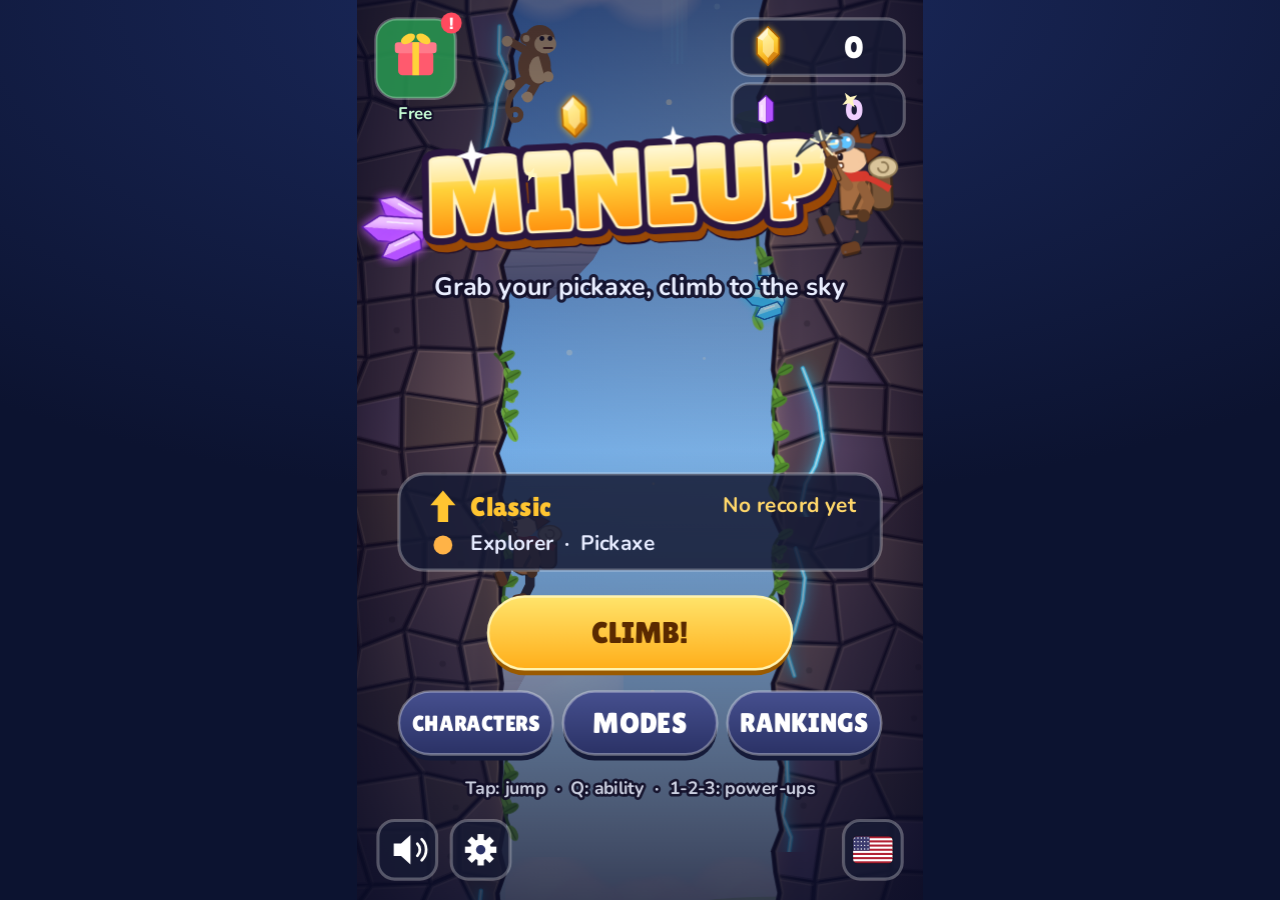
==== commit 48b53afd: "Gerçek AdMob kimlikleri ve iOS takip izni çevirileri - Android ve iOS için kendi AdMob uygulama ve r" ====
--- a/play/index.html
+++ b/play/index.html
@@ -3092,8 +3092,8 @@
 // Uygulama kimliği ayrıca android/app/src/main/res/values/strings.xml (admob_app_id) içinde.
 // Şu an Google'ın test kimlikleri var: bunlarla gelir olmaz. npm run release test kimliği görürse durur.
 const AD_IDS = {
-  android: { rewarded: 'ca-app-pub-3940256099942544/5224354917', interstitial: 'ca-app-pub-3940256099942544/1033173712' },
-  ios: { rewarded: 'ca-app-pub-3940256099942544/1712485313', interstitial: 'ca-app-pub-3940256099942544/4411468910' },
+  android: { rewarded: 'ca-app-pub-4431268505909003/1809168357', interstitial: 'ca-app-pub-4431268505909003/9294720796' },
+  ios: { rewarded: 'ca-app-pub-4431268505909003/7028659263', interstitial: 'ca-app-pub-4431268505909003/5826249072' },
 };
 const IS_IOS = !!(window.Capacitor && window.Capacitor.getPlatform && window.Capacitor.getPlatform() === 'ios');
 const AD_UNIT_ID = AD_IDS[IS_IOS ? 'ios' : 'android'].rewarded;
